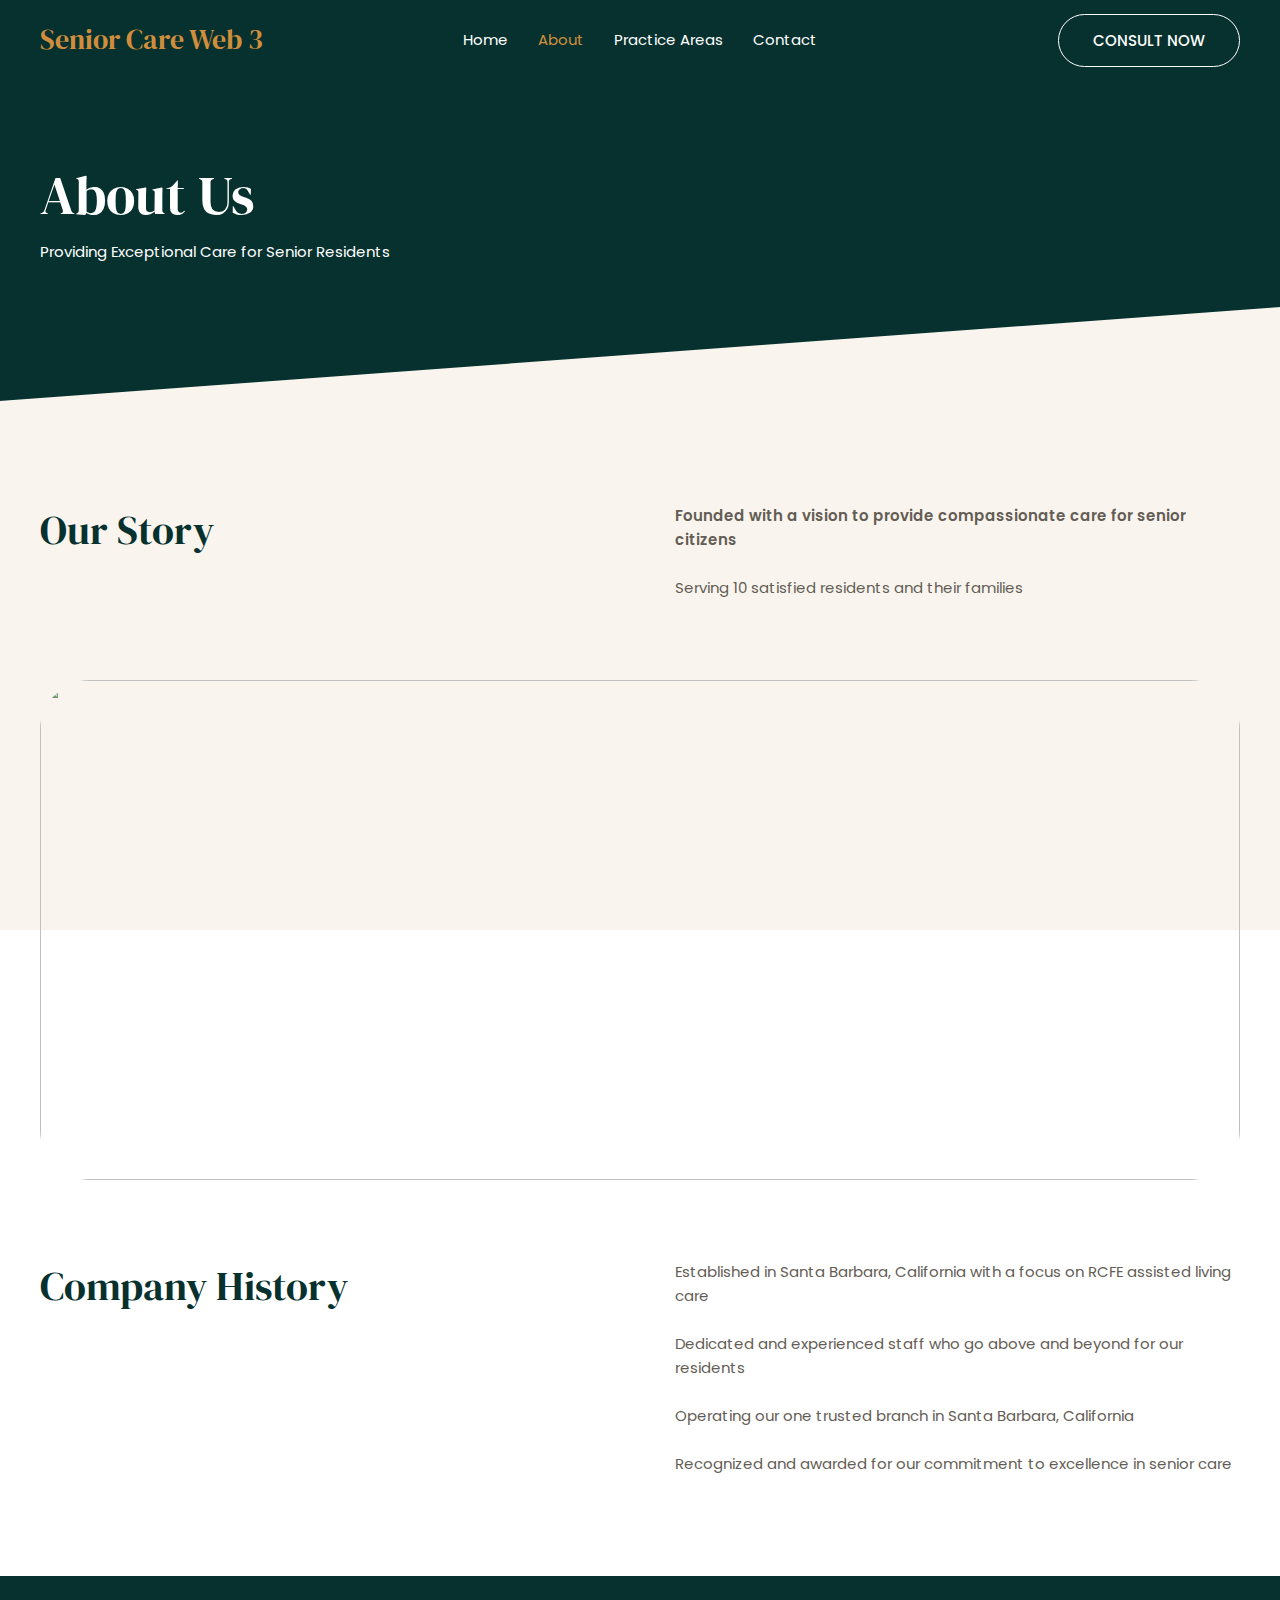
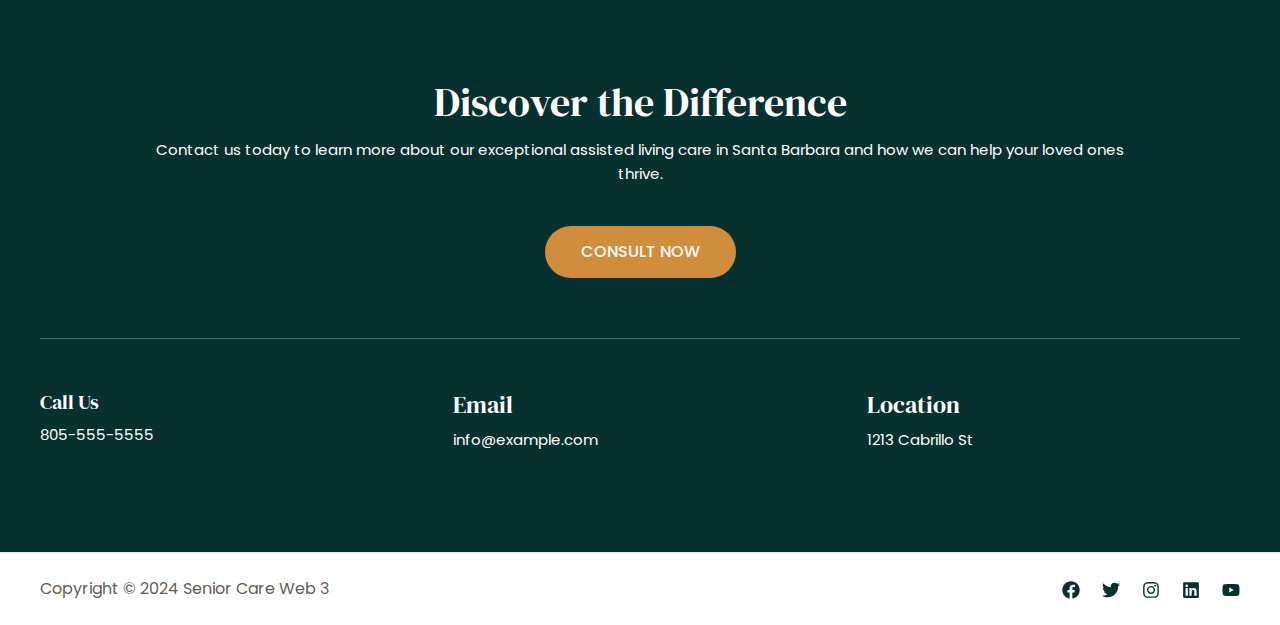
==== about/index.html @ 903f8914 "Updated/Added simply-static-1-1720146827" ====
<!DOCTYPE html>
<html lang="en-US">
<head>
<meta charset="UTF-8">
<meta name="viewport" content="width=device-width, initial-scale=1">
	 <link rel="profile" href="https://gmpg.org/xfn/11"> 
	 <title>About &#8211; Senior Care Web 3</title>
<meta name="robots" content="noindex, nofollow">
<link rel="dns-prefetch" href="//fonts.googleapis.com">
<link rel="alternate" type="application/rss+xml" title="Senior Care Web 3 &raquo; Feed" href="/feed/">
<link rel="alternate" type="application/rss+xml" title="Senior Care Web 3 &raquo; Comments Feed" href="/comments/feed/">
<script>
window._wpemojiSettings = {"baseUrl":"https:\/\/s.w.org\/images\/core\/emoji\/15.0.3\/72x72\/","ext":".png","svgUrl":"https:\/\/s.w.org\/images\/core\/emoji\/15.0.3\/svg\/","svgExt":".svg","source":{"concatemoji":"\/wp-includes\/js\/wp-emoji-release.min.js?ver=6.5.5"}};
/*! This file is auto-generated */
!function(i,n){var o,s,e;function c(e){try{var t={supportTests:e,timestamp:(new Date).valueOf()};sessionStorage.setItem(o,JSON.stringify(t))}catch(e){}}function p(e,t,n){e.clearRect(0,0,e.canvas.width,e.canvas.height),e.fillText(t,0,0);var t=new Uint32Array(e.getImageData(0,0,e.canvas.width,e.canvas.height).data),r=(e.clearRect(0,0,e.canvas.width,e.canvas.height),e.fillText(n,0,0),new Uint32Array(e.getImageData(0,0,e.canvas.width,e.canvas.height).data));return t.every(function(e,t){return e===r[t]})}function u(e,t,n){switch(t){case"flag":return n(e,"🏳️‍⚧️","🏳️​⚧️")?!1:!n(e,"🇺🇳","🇺​🇳")&&!n(e,"🏴󠁧󠁢󠁥󠁮󠁧󠁿","🏴​󠁧​󠁢​󠁥​󠁮​󠁧​󠁿");case"emoji":return!n(e,"🐦‍⬛","🐦​⬛")}return!1}function f(e,t,n){var r="undefined"!=typeof WorkerGlobalScope&&self instanceof WorkerGlobalScope?new OffscreenCanvas(300,150):i.createElement("canvas"),a=r.getContext("2d",{willReadFrequently:!0}),o=(a.textBaseline="top",a.font="600 32px Arial",{});return e.forEach(function(e){o[e]=t(a,e,n)}),o}function t(e){var t=i.createElement("script");t.src=e,t.defer=!0,i.head.appendChild(t)}"undefined"!=typeof Promise&&(o="wpEmojiSettingsSupports",s=["flag","emoji"],n.supports={everything:!0,everythingExceptFlag:!0},e=new Promise(function(e){i.addEventListener("DOMContentLoaded",e,{once:!0})}),new Promise(function(t){var n=function(){try{var e=JSON.parse(sessionStorage.getItem(o));if("object"==typeof e&&"number"==typeof e.timestamp&&(new Date).valueOf()<e.timestamp+604800&&"object"==typeof e.supportTests)return e.supportTests}catch(e){}return null}();if(!n){if("undefined"!=typeof Worker&&"undefined"!=typeof OffscreenCanvas&&"undefined"!=typeof URL&&URL.createObjectURL&&"undefined"!=typeof Blob)try{var e="postMessage("+f.toString()+"("+[JSON.stringify(s),u.toString(),p.toString()].join(",")+"));",r=new Blob([e],{type:"text/javascript"}),a=new Worker(URL.createObjectURL(r),{name:"wpTestEmojiSupports"});return void(a.onmessage=function(e){c(n=e.data),a.terminate(),t(n)})}catch(e){}c(n=f(s,u,p))}t(n)}).then(function(e){for(var t in e)n.supports[t]=e[t],n.supports.everything=n.supports.everything&&n.supports[t],"flag"!==t&&(n.supports.everythingExceptFlag=n.supports.everythingExceptFlag&&n.supports[t]);n.supports.everythingExceptFlag=n.supports.everythingExceptFlag&&!n.supports.flag,n.DOMReady=!1,n.readyCallback=function(){n.DOMReady=!0}}).then(function(){return e}).then(function(){var e;n.supports.everything||(n.readyCallback(),(e=n.source||{}).concatemoji?t(e.concatemoji):e.wpemoji&&e.twemoji&&(t(e.twemoji),t(e.wpemoji)))}))}((window,document),window._wpemojiSettings);
</script>
<link rel="stylesheet" id="astra-theme-css-css" href="/wp-content/themes/astra/assets/css/minified/main.min.css?ver=4.7.2" media="all">
<style id="astra-theme-css-inline-css">:root{--ast-post-nav-space:0;--ast-container-default-xlg-padding:3em;--ast-container-default-lg-padding:3em;--ast-container-default-slg-padding:2em;--ast-container-default-md-padding:3em;--ast-container-default-sm-padding:3em;--ast-container-default-xs-padding:2.4em;--ast-container-default-xxs-padding:1.8em;--ast-code-block-background:#ECEFF3;--ast-comment-inputs-background:#F9FAFB;--ast-normal-container-width:1200px;--ast-narrow-container-width:750px;--ast-blog-title-font-weight:normal;--ast-blog-meta-weight:inherit;}html{font-size:93.75%;}a{color:var(--ast-global-color-0);}a:hover,a:focus{color:var(--ast-global-color-0);}body,button,input,select,textarea,.ast-button,.ast-custom-button{font-family:'Poppins',sans-serif;font-weight:400;font-size:15px;font-size:1rem;line-height:var(--ast-body-line-height,1.6em);}blockquote{color:var(--ast-global-color-3);}h1,.entry-content h1,h2,.entry-content h2,h3,.entry-content h3,h4,.entry-content h4,h5,.entry-content h5,h6,.entry-content h6,.site-title,.site-title a{font-family:'DM Serif Display',serif;font-weight:400;}.ast-site-identity .site-title a{color:var(--ast-global-color-0);}.site-title{font-size:28px;font-size:1.8666666666667rem;display:block;}.site-header .site-description{font-size:15px;font-size:1rem;display:none;}.entry-title{font-size:26px;font-size:1.7333333333333rem;}.archive .ast-article-post .ast-article-inner,.blog .ast-article-post .ast-article-inner,.archive .ast-article-post .ast-article-inner:hover,.blog .ast-article-post .ast-article-inner:hover{overflow:hidden;}h1,.entry-content h1{font-size:54px;font-size:3.6rem;font-weight:normal;font-family:'DM Serif Display',serif;line-height:1.3em;}h2,.entry-content h2{font-size:40px;font-size:2.6666666666667rem;font-weight:normal;font-family:'DM Serif Display',serif;line-height:1.3em;}h3,.entry-content h3{font-size:30px;font-size:2rem;font-weight:normal;font-family:'DM Serif Display',serif;line-height:1.3em;}h4,.entry-content h4{font-size:24px;font-size:1.6rem;line-height:1.3em;font-weight:normal;font-family:'DM Serif Display',serif;}h5,.entry-content h5{font-size:20px;font-size:1.3333333333333rem;line-height:1.3em;font-weight:normal;font-family:'DM Serif Display',serif;}h6,.entry-content h6{font-size:18px;font-size:1.2rem;line-height:1.25em;font-weight:400;font-family:'DM Serif Display',serif;}::selection{background-color:var(--ast-global-color-0);color:#000000;}body,h1,.entry-title a,.entry-content h1,h2,.entry-content h2,h3,.entry-content h3,h4,.entry-content h4,h5,.entry-content h5,h6,.entry-content h6{color:var(--ast-global-color-3);}.tagcloud a:hover,.tagcloud a:focus,.tagcloud a.current-item{color:#000000;border-color:var(--ast-global-color-0);background-color:var(--ast-global-color-0);}input:focus,input[type="text"]:focus,input[type="email"]:focus,input[type="url"]:focus,input[type="password"]:focus,input[type="reset"]:focus,input[type="search"]:focus,textarea:focus{border-color:var(--ast-global-color-0);}input[type="radio"]:checked,input[type=reset],input[type="checkbox"]:checked,input[type="checkbox"]:hover:checked,input[type="checkbox"]:focus:checked,input[type=range]::-webkit-slider-thumb{border-color:var(--ast-global-color-0);background-color:var(--ast-global-color-0);box-shadow:none;}.site-footer a:hover + .post-count,.site-footer a:focus + .post-count{background:var(--ast-global-color-0);border-color:var(--ast-global-color-0);}.single .nav-links .nav-previous,.single .nav-links .nav-next{color:var(--ast-global-color-0);}.entry-meta,.entry-meta *{line-height:1.45;color:var(--ast-global-color-0);}.entry-meta a:not(.ast-button):hover,.entry-meta a:not(.ast-button):hover *,.entry-meta a:not(.ast-button):focus,.entry-meta a:not(.ast-button):focus *,.page-links > .page-link,.page-links .page-link:hover,.post-navigation a:hover{color:var(--ast-global-color-0);}#cat option,.secondary .calendar_wrap thead a,.secondary .calendar_wrap thead a:visited{color:var(--ast-global-color-0);}.secondary .calendar_wrap #today,.ast-progress-val span{background:var(--ast-global-color-0);}.secondary a:hover + .post-count,.secondary a:focus + .post-count{background:var(--ast-global-color-0);border-color:var(--ast-global-color-0);}.calendar_wrap #today > a{color:#000000;}.page-links .page-link,.single .post-navigation a{color:var(--ast-global-color-0);}.ast-search-menu-icon .search-form button.search-submit{padding:0 4px;}.ast-search-menu-icon form.search-form{padding-right:0;}.ast-search-menu-icon.slide-search input.search-field{width:0;}.ast-header-search .ast-search-menu-icon.ast-dropdown-active .search-form,.ast-header-search .ast-search-menu-icon.ast-dropdown-active .search-field:focus{transition:all 0.2s;}.search-form input.search-field:focus{outline:none;}.ast-archive-title{color:var(--ast-global-color-2);}.widget-title,.widget .wp-block-heading{font-size:21px;font-size:1.4rem;color:var(--ast-global-color-2);}.ast-single-post .entry-content a,.ast-comment-content a:not(.ast-comment-edit-reply-wrap a){text-decoration:underline;}.ast-single-post .wp-block-button .wp-block-button__link,.ast-single-post .elementor-button-wrapper .elementor-button,.ast-single-post .entry-content .uagb-tab a,.ast-single-post .entry-content .uagb-ifb-cta a,.ast-single-post .entry-content .wp-block-uagb-buttons a,.ast-single-post .entry-content .uabb-module-content a,.ast-single-post .entry-content .uagb-post-grid a,.ast-single-post .entry-content .uagb-timeline a,.ast-single-post .entry-content .uagb-toc__wrap a,.ast-single-post .entry-content .uagb-taxomony-box a,.ast-single-post .entry-content .woocommerce a,.entry-content .wp-block-latest-posts > li > a,.ast-single-post .entry-content .wp-block-file__button,li.ast-post-filter-single,.ast-single-post .wp-block-buttons .wp-block-button.is-style-outline .wp-block-button__link,.ast-single-post .ast-comment-content .comment-reply-link,.ast-single-post .ast-comment-content .comment-edit-link{text-decoration:none;}.ast-search-menu-icon.slide-search a:focus-visible:focus-visible,.astra-search-icon:focus-visible,#close:focus-visible,a:focus-visible,.ast-menu-toggle:focus-visible,.site .skip-link:focus-visible,.wp-block-loginout input:focus-visible,.wp-block-search.wp-block-search__button-inside .wp-block-search__inside-wrapper,.ast-header-navigation-arrow:focus-visible,.woocommerce .wc-proceed-to-checkout > .checkout-button:focus-visible,.woocommerce .woocommerce-MyAccount-navigation ul li a:focus-visible,.ast-orders-table__row .ast-orders-table__cell:focus-visible,.woocommerce .woocommerce-order-details .order-again > .button:focus-visible,.woocommerce .woocommerce-message a.button.wc-forward:focus-visible,.woocommerce #minus_qty:focus-visible,.woocommerce #plus_qty:focus-visible,a#ast-apply-coupon:focus-visible,.woocommerce .woocommerce-info a:focus-visible,.woocommerce .astra-shop-summary-wrap a:focus-visible,.woocommerce a.wc-forward:focus-visible,#ast-apply-coupon:focus-visible,.woocommerce-js .woocommerce-mini-cart-item a.remove:focus-visible,#close:focus-visible,.button.search-submit:focus-visible,#search_submit:focus,.normal-search:focus-visible,.ast-header-account-wrap:focus-visible{outline-style:dotted;outline-color:inherit;outline-width:thin;}input:focus,input[type="text"]:focus,input[type="email"]:focus,input[type="url"]:focus,input[type="password"]:focus,input[type="reset"]:focus,input[type="search"]:focus,input[type="number"]:focus,textarea:focus,.wp-block-search__input:focus,[data-section="section-header-mobile-trigger"] .ast-button-wrap .ast-mobile-menu-trigger-minimal:focus,.ast-mobile-popup-drawer.active .menu-toggle-close:focus,.woocommerce-ordering select.orderby:focus,#ast-scroll-top:focus,#coupon_code:focus,.woocommerce-page #comment:focus,.woocommerce #reviews #respond input#submit:focus,.woocommerce a.add_to_cart_button:focus,.woocommerce .button.single_add_to_cart_button:focus,.woocommerce .woocommerce-cart-form button:focus,.woocommerce .woocommerce-cart-form__cart-item .quantity .qty:focus,.woocommerce .woocommerce-billing-fields .woocommerce-billing-fields__field-wrapper .woocommerce-input-wrapper > .input-text:focus,.woocommerce #order_comments:focus,.woocommerce #place_order:focus,.woocommerce .woocommerce-address-fields .woocommerce-address-fields__field-wrapper .woocommerce-input-wrapper > .input-text:focus,.woocommerce .woocommerce-MyAccount-content form button:focus,.woocommerce .woocommerce-MyAccount-content .woocommerce-EditAccountForm .woocommerce-form-row .woocommerce-Input.input-text:focus,.woocommerce .ast-woocommerce-container .woocommerce-pagination ul.page-numbers li a:focus,body #content .woocommerce form .form-row .select2-container--default .select2-selection--single:focus,#ast-coupon-code:focus,.woocommerce.woocommerce-js .quantity input[type=number]:focus,.woocommerce-js .woocommerce-mini-cart-item .quantity input[type=number]:focus,.woocommerce p#ast-coupon-trigger:focus{border-style:dotted;border-color:inherit;border-width:thin;}input{outline:none;}.ast-logo-title-inline .site-logo-img{padding-right:1em;}body .ast-oembed-container *{position:absolute;top:0;width:100%;height:100%;left:0;}body .wp-block-embed-pocket-casts .ast-oembed-container *{position:unset;}.ast-single-post-featured-section + article {margin-top: 2em;}.site-content .ast-single-post-featured-section img {width: 100%;overflow: hidden;object-fit: cover;}.site > .ast-single-related-posts-container {margin-top: 0;}@media (min-width: 922px) {.ast-desktop .ast-container--narrow {max-width: var(--ast-narrow-container-width);margin: 0 auto;}}@media (max-width:921.9px){#ast-desktop-header{display:none;}}@media (min-width:922px){#ast-mobile-header{display:none;}}.wp-block-buttons.aligncenter{justify-content:center;}@media (max-width:921px){.ast-theme-transparent-header #primary,.ast-theme-transparent-header #secondary{padding:0;}}@media (max-width:921px){.ast-plain-container.ast-no-sidebar #primary{padding:0;}}.ast-plain-container.ast-no-sidebar #primary{margin-top:0;margin-bottom:0;}.wp-block-button.is-style-outline .wp-block-button__link{border-color:var(--ast-global-color-0);border-top-width:0px;border-right-width:0px;border-bottom-width:0px;border-left-width:0px;}div.wp-block-button.is-style-outline > .wp-block-button__link:not(.has-text-color),div.wp-block-button.wp-block-button__link.is-style-outline:not(.has-text-color){color:var(--ast-global-color-0);}.wp-block-button.is-style-outline .wp-block-button__link:hover,.wp-block-buttons .wp-block-button.is-style-outline .wp-block-button__link:focus,.wp-block-buttons .wp-block-button.is-style-outline > .wp-block-button__link:not(.has-text-color):hover,.wp-block-buttons .wp-block-button.wp-block-button__link.is-style-outline:not(.has-text-color):hover{color:var(--ast-global-color-5);background-color:var(--ast-global-color-1);border-color:var(--ast-global-color-1);}.post-page-numbers.current .page-link,.ast-pagination .page-numbers.current{color:#000000;border-color:var(--ast-global-color-0);background-color:var(--ast-global-color-0);}.wp-block-button.is-style-outline .wp-block-button__link{border-top-width:0px;border-right-width:0px;border-bottom-width:0px;border-left-width:0px;}.wp-block-button.is-style-outline .wp-block-button__link.wp-element-button,.ast-outline-button{border-color:var(--ast-global-color-0);font-family:inherit;font-weight:500;font-size:16px;font-size:1.0666666666667rem;line-height:1em;text-transform:uppercase;border-top-left-radius:30px;border-top-right-radius:30px;border-bottom-right-radius:30px;border-bottom-left-radius:30px;}.wp-block-buttons .wp-block-button.is-style-outline > .wp-block-button__link:not(.has-text-color),.wp-block-buttons .wp-block-button.wp-block-button__link.is-style-outline:not(.has-text-color),.ast-outline-button{color:var(--ast-global-color-0);}.wp-block-button.is-style-outline .wp-block-button__link:hover,.wp-block-buttons .wp-block-button.is-style-outline .wp-block-button__link:focus,.wp-block-buttons .wp-block-button.is-style-outline > .wp-block-button__link:not(.has-text-color):hover,.wp-block-buttons .wp-block-button.wp-block-button__link.is-style-outline:not(.has-text-color):hover,.ast-outline-button:hover,.ast-outline-button:focus,.wp-block-uagb-buttons-child .uagb-buttons-repeater.ast-outline-button:hover,.wp-block-uagb-buttons-child .uagb-buttons-repeater.ast-outline-button:focus{color:var(--ast-global-color-5);background-color:var(--ast-global-color-1);border-color:var(--ast-global-color-1);}.wp-block-button .wp-block-button__link.wp-element-button.is-style-outline:not(.has-background),.wp-block-button.is-style-outline>.wp-block-button__link.wp-element-button:not(.has-background),.ast-outline-button{background-color:var(--ast-global-color-0);}.entry-content[ast-blocks-layout] > figure{margin-bottom:1em;}h1.widget-title{font-weight:normal;}h2.widget-title{font-weight:normal;}h3.widget-title{font-weight:normal;}#page{display:flex;flex-direction:column;min-height:100vh;}.ast-404-layout-1 h1.page-title{color:var(--ast-global-color-2);}.single .post-navigation a{line-height:1em;height:inherit;}.error-404 .page-sub-title{font-size:1.5rem;font-weight:inherit;}.search .site-content .content-area .search-form{margin-bottom:0;}#page .site-content{flex-grow:1;}.widget{margin-bottom:1.25em;}#secondary li{line-height:1.5em;}#secondary .wp-block-group h2{margin-bottom:0.7em;}#secondary h2{font-size:1.7rem;}.ast-separate-container .ast-article-post,.ast-separate-container .ast-article-single,.ast-separate-container .comment-respond{padding:3em;}.ast-separate-container .ast-article-single .ast-article-single{padding:0;}.ast-article-single .wp-block-post-template-is-layout-grid{padding-left:0;}.ast-separate-container .comments-title,.ast-narrow-container .comments-title{padding:1.5em 2em;}.ast-page-builder-template .comment-form-textarea,.ast-comment-formwrap .ast-grid-common-col{padding:0;}.ast-comment-formwrap{padding:0;display:inline-flex;column-gap:20px;width:100%;margin-left:0;margin-right:0;}.comments-area textarea#comment:focus,.comments-area textarea#comment:active,.comments-area .ast-comment-formwrap input[type="text"]:focus,.comments-area .ast-comment-formwrap input[type="text"]:active {box-shadow:none;outline:none;}.archive.ast-page-builder-template .entry-header{margin-top:2em;}.ast-page-builder-template .ast-comment-formwrap{width:100%;}.entry-title{margin-bottom:0.5em;}.ast-archive-description p{font-size:inherit;font-weight:inherit;line-height:inherit;}.ast-separate-container .ast-comment-list li.depth-1,.hentry{margin-bottom:2em;}@media (min-width:921px){.ast-left-sidebar.ast-page-builder-template #secondary,.archive.ast-right-sidebar.ast-page-builder-template .site-main{padding-left:20px;padding-right:20px;}}@media (max-width:544px){.ast-comment-formwrap.ast-row{column-gap:10px;display:inline-block;}#ast-commentform .ast-grid-common-col{position:relative;width:100%;}}@media (min-width:1201px){.ast-separate-container .ast-article-post,.ast-separate-container .ast-article-single,.ast-separate-container .ast-author-box,.ast-separate-container .ast-404-layout-1,.ast-separate-container .no-results{padding:3em;}}@media (max-width:921px){.ast-separate-container #primary,.ast-separate-container #secondary{padding:1.5em 0;}#primary,#secondary{padding:1.5em 0;margin:0;}.ast-left-sidebar #content > .ast-container{display:flex;flex-direction:column-reverse;width:100%;}}@media (min-width:922px){.ast-separate-container.ast-right-sidebar #primary,.ast-separate-container.ast-left-sidebar #primary{border:0;}.search-no-results.ast-separate-container #primary{margin-bottom:4em;}}.wp-block-button .wp-block-button__link{color:var(--ast-global-color-5);}.wp-block-button .wp-block-button__link:hover,.wp-block-button .wp-block-button__link:focus{color:var(--ast-global-color-5);background-color:var(--ast-global-color-1);border-color:var(--ast-global-color-1);}.wp-block-button .wp-block-button__link,.wp-block-search .wp-block-search__button,body .wp-block-file .wp-block-file__button{border-style:solid;border-top-width:0px;border-right-width:0px;border-left-width:0px;border-bottom-width:0px;border-color:var(--ast-global-color-0);background-color:var(--ast-global-color-0);color:var(--ast-global-color-5);font-family:inherit;font-weight:500;line-height:1em;text-transform:uppercase;font-size:16px;font-size:1.0666666666667rem;border-top-left-radius:30px;border-top-right-radius:30px;border-bottom-right-radius:30px;border-bottom-left-radius:30px;padding-top:18px;padding-right:36px;padding-bottom:18px;padding-left:36px;}.menu-toggle,button,.ast-button,.ast-custom-button,.button,input#submit,input[type="button"],input[type="submit"],input[type="reset"],form[CLASS*="wp-block-search__"].wp-block-search .wp-block-search__inside-wrapper .wp-block-search__button,body .wp-block-file .wp-block-file__button,.search .search-submit,.woocommerce-js a.button,.woocommerce button.button,.woocommerce .woocommerce-message a.button,.woocommerce #respond input#submit.alt,.woocommerce input.button.alt,.woocommerce input.button,.woocommerce input.button:disabled,.woocommerce input.button:disabled[disabled],.woocommerce input.button:disabled:hover,.woocommerce input.button:disabled[disabled]:hover,.woocommerce #respond input#submit,.woocommerce button.button.alt.disabled,.wc-block-grid__products .wc-block-grid__product .wp-block-button__link,.wc-block-grid__product-onsale,[CLASS*="wc-block"] button,.woocommerce-js .astra-cart-drawer .astra-cart-drawer-content .woocommerce-mini-cart__buttons .button:not(.checkout):not(.ast-continue-shopping),.woocommerce-js .astra-cart-drawer .astra-cart-drawer-content .woocommerce-mini-cart__buttons a.checkout,.woocommerce button.button.alt.disabled.wc-variation-selection-needed,[CLASS*="wc-block"] .wc-block-components-button{border-style:solid;border-top-width:0px;border-right-width:0px;border-left-width:0px;border-bottom-width:0px;color:var(--ast-global-color-5);border-color:var(--ast-global-color-0);background-color:var(--ast-global-color-0);padding-top:18px;padding-right:36px;padding-bottom:18px;padding-left:36px;font-family:inherit;font-weight:500;font-size:16px;font-size:1.0666666666667rem;line-height:1em;text-transform:uppercase;border-top-left-radius:30px;border-top-right-radius:30px;border-bottom-right-radius:30px;border-bottom-left-radius:30px;}button:focus,.menu-toggle:hover,button:hover,.ast-button:hover,.ast-custom-button:hover .button:hover,.ast-custom-button:hover ,input[type=reset]:hover,input[type=reset]:focus,input#submit:hover,input#submit:focus,input[type="button"]:hover,input[type="button"]:focus,input[type="submit"]:hover,input[type="submit"]:focus,form[CLASS*="wp-block-search__"].wp-block-search .wp-block-search__inside-wrapper .wp-block-search__button:hover,form[CLASS*="wp-block-search__"].wp-block-search .wp-block-search__inside-wrapper .wp-block-search__button:focus,body .wp-block-file .wp-block-file__button:hover,body .wp-block-file .wp-block-file__button:focus,.woocommerce-js a.button:hover,.woocommerce button.button:hover,.woocommerce .woocommerce-message a.button:hover,.woocommerce #respond input#submit:hover,.woocommerce #respond input#submit.alt:hover,.woocommerce input.button.alt:hover,.woocommerce input.button:hover,.woocommerce button.button.alt.disabled:hover,.wc-block-grid__products .wc-block-grid__product .wp-block-button__link:hover,[CLASS*="wc-block"] button:hover,.woocommerce-js .astra-cart-drawer .astra-cart-drawer-content .woocommerce-mini-cart__buttons .button:not(.checkout):not(.ast-continue-shopping):hover,.woocommerce-js .astra-cart-drawer .astra-cart-drawer-content .woocommerce-mini-cart__buttons a.checkout:hover,.woocommerce button.button.alt.disabled.wc-variation-selection-needed:hover,[CLASS*="wc-block"] .wc-block-components-button:hover,[CLASS*="wc-block"] .wc-block-components-button:focus{color:var(--ast-global-color-5);background-color:var(--ast-global-color-1);border-color:var(--ast-global-color-1);}form[CLASS*="wp-block-search__"].wp-block-search .wp-block-search__inside-wrapper .wp-block-search__button.has-icon{padding-top:calc(18px - 3px);padding-right:calc(36px - 3px);padding-bottom:calc(18px - 3px);padding-left:calc(36px - 3px);}@media (max-width:921px){.ast-mobile-header-stack .main-header-bar .ast-search-menu-icon{display:inline-block;}.ast-header-break-point.ast-header-custom-item-outside .ast-mobile-header-stack .main-header-bar .ast-search-icon{margin:0;}.ast-comment-avatar-wrap img{max-width:2.5em;}.ast-comment-meta{padding:0 1.8888em 1.3333em;}.ast-separate-container .ast-comment-list li.depth-1{padding:1.5em 2.14em;}.ast-separate-container .comment-respond{padding:2em 2.14em;}}@media (min-width:544px){.ast-container{max-width:100%;}}@media (max-width:544px){.ast-separate-container .ast-article-post,.ast-separate-container .ast-article-single,.ast-separate-container .comments-title,.ast-separate-container .ast-archive-description{padding:1.5em 1em;}.ast-separate-container #content .ast-container{padding-left:0.54em;padding-right:0.54em;}.ast-separate-container .ast-comment-list .bypostauthor{padding:.5em;}.ast-search-menu-icon.ast-dropdown-active .search-field{width:170px;}} #ast-mobile-header .ast-site-header-cart-li a{pointer-events:none;} #ast-desktop-header .ast-site-header-cart-li a{pointer-events:none;}.ast-separate-container{background-color:var(--ast-global-color-4);;background-image:none;;}@media (max-width:921px){.widget-title{font-size:21px;font-size:1.4rem;}body,button,input,select,textarea,.ast-button,.ast-custom-button{font-size:15px;font-size:1rem;}#secondary,#secondary button,#secondary input,#secondary select,#secondary textarea{font-size:15px;font-size:1rem;}.site-title{font-size:25px;font-size:1.6666666666667rem;display:block;}.site-header .site-description{display:none;}h1,.entry-content h1{font-size:32px;}h2,.entry-content h2{font-size:26px;}h3,.entry-content h3{font-size:22px;}h4,.entry-content h4{font-size:20px;font-size:1.3333333333333rem;}h5,.entry-content h5{font-size:18px;font-size:1.2rem;}}@media (max-width:544px){.widget-title{font-size:20px;font-size:1.4285714285714rem;}body,button,input,select,textarea,.ast-button,.ast-custom-button{font-size:14px;font-size:0.93333333333333rem;}#secondary,#secondary button,#secondary input,#secondary select,#secondary textarea{font-size:14px;font-size:0.93333333333333rem;}.site-title{font-size:22px;font-size:1.4666666666667rem;display:block;}.site-header .site-description{display:none;}h1,.entry-content h1{font-size:28px;}h2,.entry-content h2{font-size:24px;}h3,.entry-content h3{font-size:22px;}h4,.entry-content h4{font-size:20px;font-size:1.3333333333333rem;}h5,.entry-content h5{font-size:18px;font-size:1.2rem;}h6,.entry-content h6{font-size:16px;font-size:1.0666666666667rem;}header .custom-logo-link img,.ast-header-break-point .site-branding img,.ast-header-break-point .custom-logo-link img{max-width:100px;}.astra-logo-svg{width:100px;}.astra-logo-svg:not(.sticky-custom-logo .astra-logo-svg,.transparent-custom-logo .astra-logo-svg,.advanced-header-logo .astra-logo-svg){height:21px;}.ast-header-break-point .site-logo-img .custom-mobile-logo-link img{max-width:100px;}}@media (max-width:544px){html{font-size:93.75%;}}@media (min-width:922px){.ast-container{max-width:1240px;}}@media (min-width:922px){.site-content .ast-container{display:flex;}}@media (max-width:921px){.site-content .ast-container{flex-direction:column;}}@media (min-width:922px){.main-header-menu .sub-menu .menu-item.ast-left-align-sub-menu:hover > .sub-menu,.main-header-menu .sub-menu .menu-item.ast-left-align-sub-menu.focus > .sub-menu{margin-left:-0px;}}.ast-theme-transparent-header [CLASS*="ast-header-button-"] .ast-custom-button{color:var(--ast-global-color-5);background:rgba(0,0,0,0);}.ast-theme-transparent-header [CLASS*="ast-header-button-"] .ast-custom-button:hover{color:var(--ast-global-color-2);background:var(--ast-global-color-4);}.ast-theme-transparent-header [data-section="section-header-mobile-trigger"] .ast-button-wrap .ast-mobile-menu-trigger-outline{background:transparent;}.site .comments-area{padding-bottom:3em;}.wp-block-file {display: flex;align-items: center;flex-wrap: wrap;justify-content: space-between;}.wp-block-pullquote {border: none;}.wp-block-pullquote blockquote::before {content: "\201D";font-family: "Helvetica",sans-serif;display: flex;transform: rotate( 180deg );font-size: 6rem;font-style: normal;line-height: 1;font-weight: bold;align-items: center;justify-content: center;}.has-text-align-right > blockquote::before {justify-content: flex-start;}.has-text-align-left > blockquote::before {justify-content: flex-end;}figure.wp-block-pullquote.is-style-solid-color blockquote {max-width: 100%;text-align: inherit;}html body {--wp--custom--ast-default-block-top-padding: 3em;--wp--custom--ast-default-block-right-padding: 3em;--wp--custom--ast-default-block-bottom-padding: 3em;--wp--custom--ast-default-block-left-padding: 3em;--wp--custom--ast-container-width: 1200px;--wp--custom--ast-content-width-size: 1200px;--wp--custom--ast-wide-width-size: calc(1200px + var(--wp--custom--ast-default-block-left-padding) + var(--wp--custom--ast-default-block-right-padding));}.ast-narrow-container {--wp--custom--ast-content-width-size: 750px;--wp--custom--ast-wide-width-size: 750px;}@media(max-width: 921px) {html body {--wp--custom--ast-default-block-top-padding: 3em;--wp--custom--ast-default-block-right-padding: 2em;--wp--custom--ast-default-block-bottom-padding: 3em;--wp--custom--ast-default-block-left-padding: 2em;}}@media(max-width: 544px) {html body {--wp--custom--ast-default-block-top-padding: 3em;--wp--custom--ast-default-block-right-padding: 1.5em;--wp--custom--ast-default-block-bottom-padding: 3em;--wp--custom--ast-default-block-left-padding: 1.5em;}}.entry-content > .wp-block-group,.entry-content > .wp-block-cover,.entry-content > .wp-block-columns {padding-top: var(--wp--custom--ast-default-block-top-padding);padding-right: var(--wp--custom--ast-default-block-right-padding);padding-bottom: var(--wp--custom--ast-default-block-bottom-padding);padding-left: var(--wp--custom--ast-default-block-left-padding);}.ast-plain-container.ast-no-sidebar .entry-content > .alignfull,.ast-page-builder-template .ast-no-sidebar .entry-content > .alignfull {margin-left: calc( -50vw + 50%);margin-right: calc( -50vw + 50%);max-width: 100vw;width: 100vw;}.ast-plain-container.ast-no-sidebar .entry-content .alignfull .alignfull,.ast-page-builder-template.ast-no-sidebar .entry-content .alignfull .alignfull,.ast-plain-container.ast-no-sidebar .entry-content .alignfull .alignwide,.ast-page-builder-template.ast-no-sidebar .entry-content .alignfull .alignwide,.ast-plain-container.ast-no-sidebar .entry-content .alignwide .alignfull,.ast-page-builder-template.ast-no-sidebar .entry-content .alignwide .alignfull,.ast-plain-container.ast-no-sidebar .entry-content .alignwide .alignwide,.ast-page-builder-template.ast-no-sidebar .entry-content .alignwide .alignwide,.ast-plain-container.ast-no-sidebar .entry-content .wp-block-column .alignfull,.ast-page-builder-template.ast-no-sidebar .entry-content .wp-block-column .alignfull,.ast-plain-container.ast-no-sidebar .entry-content .wp-block-column .alignwide,.ast-page-builder-template.ast-no-sidebar .entry-content .wp-block-column .alignwide {margin-left: auto;margin-right: auto;width: 100%;}[ast-blocks-layout] .wp-block-separator:not(.is-style-dots) {height: 0;}[ast-blocks-layout] .wp-block-separator {margin: 20px auto;}[ast-blocks-layout] .wp-block-separator:not(.is-style-wide):not(.is-style-dots) {max-width: 100px;}[ast-blocks-layout] .wp-block-separator.has-background {padding: 0;}.entry-content[ast-blocks-layout] > * {max-width: var(--wp--custom--ast-content-width-size);margin-left: auto;margin-right: auto;}.entry-content[ast-blocks-layout] > .alignwide {max-width: var(--wp--custom--ast-wide-width-size);}.entry-content[ast-blocks-layout] .alignfull {max-width: none;}.entry-content .wp-block-columns {margin-bottom: 0;}blockquote {margin: 1.5em;border-color: rgba(0,0,0,0.05);}.wp-block-quote:not(.has-text-align-right):not(.has-text-align-center) {border-left: 5px solid rgba(0,0,0,0.05);}.has-text-align-right > blockquote,blockquote.has-text-align-right {border-right: 5px solid rgba(0,0,0,0.05);}.has-text-align-left > blockquote,blockquote.has-text-align-left {border-left: 5px solid rgba(0,0,0,0.05);}.wp-block-site-tagline,.wp-block-latest-posts .read-more {margin-top: 15px;}.wp-block-loginout p label {display: block;}.wp-block-loginout p:not(.login-remember):not(.login-submit) input {width: 100%;}.wp-block-loginout input:focus {border-color: transparent;}.wp-block-loginout input:focus {outline: thin dotted;}.entry-content .wp-block-media-text .wp-block-media-text__content {padding: 0 0 0 8%;}.entry-content .wp-block-media-text.has-media-on-the-right .wp-block-media-text__content {padding: 0 8% 0 0;}.entry-content .wp-block-media-text.has-background .wp-block-media-text__content {padding: 8%;}.entry-content .wp-block-cover:not([class*="background-color"]) .wp-block-cover__inner-container,.entry-content .wp-block-cover:not([class*="background-color"]) .wp-block-cover-image-text,.entry-content .wp-block-cover:not([class*="background-color"]) .wp-block-cover-text,.entry-content .wp-block-cover-image:not([class*="background-color"]) .wp-block-cover__inner-container,.entry-content .wp-block-cover-image:not([class*="background-color"]) .wp-block-cover-image-text,.entry-content .wp-block-cover-image:not([class*="background-color"]) .wp-block-cover-text {color: var(--ast-global-color-5);}.wp-block-loginout .login-remember input {width: 1.1rem;height: 1.1rem;margin: 0 5px 4px 0;vertical-align: middle;}.wp-block-latest-posts > li > *:first-child,.wp-block-latest-posts:not(.is-grid) > li:first-child {margin-top: 0;}.wp-block-search__inside-wrapper .wp-block-search__input {padding: 0 10px;color: var(--ast-global-color-3);background: var(--ast-global-color-5);border-color: var(--ast-border-color);}.wp-block-latest-posts .read-more {margin-bottom: 1.5em;}.wp-block-search__no-button .wp-block-search__inside-wrapper .wp-block-search__input {padding-top: 5px;padding-bottom: 5px;}.wp-block-latest-posts .wp-block-latest-posts__post-date,.wp-block-latest-posts .wp-block-latest-posts__post-author {font-size: 1rem;}.wp-block-latest-posts > li > *,.wp-block-latest-posts:not(.is-grid) > li {margin-top: 12px;margin-bottom: 12px;}.ast-page-builder-template .entry-content[ast-blocks-layout] > *,.ast-page-builder-template .entry-content[ast-blocks-layout] > .alignfull > * {max-width: none;}.ast-page-builder-template .entry-content[ast-blocks-layout] > .alignwide > * {max-width: var(--wp--custom--ast-wide-width-size);}.ast-page-builder-template .entry-content[ast-blocks-layout] > .inherit-container-width > *,.ast-page-builder-template .entry-content[ast-blocks-layout] > * > *,.entry-content[ast-blocks-layout] > .wp-block-cover .wp-block-cover__inner-container {max-width: var(--wp--custom--ast-content-width-size);margin-left: auto;margin-right: auto;}.entry-content[ast-blocks-layout] .wp-block-cover:not(.alignleft):not(.alignright) {width: auto;}@media(max-width: 1200px) {.ast-separate-container .entry-content > .alignfull,.ast-separate-container .entry-content[ast-blocks-layout] > .alignwide,.ast-plain-container .entry-content[ast-blocks-layout] > .alignwide,.ast-plain-container .entry-content .alignfull {margin-left: calc(-1 * min(var(--ast-container-default-xlg-padding),20px)) ;margin-right: calc(-1 * min(var(--ast-container-default-xlg-padding),20px));}}@media(min-width: 1201px) {.ast-separate-container .entry-content > .alignfull {margin-left: calc(-1 * var(--ast-container-default-xlg-padding) );margin-right: calc(-1 * var(--ast-container-default-xlg-padding) );}.ast-separate-container .entry-content[ast-blocks-layout] > .alignwide,.ast-plain-container .entry-content[ast-blocks-layout] > .alignwide {margin-left: calc(-1 * var(--wp--custom--ast-default-block-left-padding) );margin-right: calc(-1 * var(--wp--custom--ast-default-block-right-padding) );}}@media(min-width: 921px) {.ast-separate-container .entry-content .wp-block-group.alignwide:not(.inherit-container-width) > :where(:not(.alignleft):not(.alignright)),.ast-plain-container .entry-content .wp-block-group.alignwide:not(.inherit-container-width) > :where(:not(.alignleft):not(.alignright)) {max-width: calc( var(--wp--custom--ast-content-width-size) + 80px );}.ast-plain-container.ast-right-sidebar .entry-content[ast-blocks-layout] .alignfull,.ast-plain-container.ast-left-sidebar .entry-content[ast-blocks-layout] .alignfull {margin-left: -60px;margin-right: -60px;}}@media(min-width: 544px) {.entry-content > .alignleft {margin-right: 20px;}.entry-content > .alignright {margin-left: 20px;}}@media (max-width:544px){.wp-block-columns .wp-block-column:not(:last-child){margin-bottom:20px;}.wp-block-latest-posts{margin:0;}}@media( max-width: 600px ) {.entry-content .wp-block-media-text .wp-block-media-text__content,.entry-content .wp-block-media-text.has-media-on-the-right .wp-block-media-text__content {padding: 8% 0 0;}.entry-content .wp-block-media-text.has-background .wp-block-media-text__content {padding: 8%;}}.ast-page-builder-template .entry-header {padding-left: 0;}.ast-narrow-container .site-content .wp-block-uagb-image--align-full .wp-block-uagb-image__figure {max-width: 100%;margin-left: auto;margin-right: auto;}.entry-content ul,.entry-content ol {padding: revert;margin: revert;}:root .has-ast-global-color-0-color{color:var(--ast-global-color-0);}:root .has-ast-global-color-0-background-color{background-color:var(--ast-global-color-0);}:root .wp-block-button .has-ast-global-color-0-color{color:var(--ast-global-color-0);}:root .wp-block-button .has-ast-global-color-0-background-color{background-color:var(--ast-global-color-0);}:root .has-ast-global-color-1-color{color:var(--ast-global-color-1);}:root .has-ast-global-color-1-background-color{background-color:var(--ast-global-color-1);}:root .wp-block-button .has-ast-global-color-1-color{color:var(--ast-global-color-1);}:root .wp-block-button .has-ast-global-color-1-background-color{background-color:var(--ast-global-color-1);}:root .has-ast-global-color-2-color{color:var(--ast-global-color-2);}:root .has-ast-global-color-2-background-color{background-color:var(--ast-global-color-2);}:root .wp-block-button .has-ast-global-color-2-color{color:var(--ast-global-color-2);}:root .wp-block-button .has-ast-global-color-2-background-color{background-color:var(--ast-global-color-2);}:root .has-ast-global-color-3-color{color:var(--ast-global-color-3);}:root .has-ast-global-color-3-background-color{background-color:var(--ast-global-color-3);}:root .wp-block-button .has-ast-global-color-3-color{color:var(--ast-global-color-3);}:root .wp-block-button .has-ast-global-color-3-background-color{background-color:var(--ast-global-color-3);}:root .has-ast-global-color-4-color{color:var(--ast-global-color-4);}:root .has-ast-global-color-4-background-color{background-color:var(--ast-global-color-4);}:root .wp-block-button .has-ast-global-color-4-color{color:var(--ast-global-color-4);}:root .wp-block-button .has-ast-global-color-4-background-color{background-color:var(--ast-global-color-4);}:root .has-ast-global-color-5-color{color:var(--ast-global-color-5);}:root .has-ast-global-color-5-background-color{background-color:var(--ast-global-color-5);}:root .wp-block-button .has-ast-global-color-5-color{color:var(--ast-global-color-5);}:root .wp-block-button .has-ast-global-color-5-background-color{background-color:var(--ast-global-color-5);}:root .has-ast-global-color-6-color{color:var(--ast-global-color-6);}:root .has-ast-global-color-6-background-color{background-color:var(--ast-global-color-6);}:root .wp-block-button .has-ast-global-color-6-color{color:var(--ast-global-color-6);}:root .wp-block-button .has-ast-global-color-6-background-color{background-color:var(--ast-global-color-6);}:root .has-ast-global-color-7-color{color:var(--ast-global-color-7);}:root .has-ast-global-color-7-background-color{background-color:var(--ast-global-color-7);}:root .wp-block-button .has-ast-global-color-7-color{color:var(--ast-global-color-7);}:root .wp-block-button .has-ast-global-color-7-background-color{background-color:var(--ast-global-color-7);}:root .has-ast-global-color-8-color{color:var(--ast-global-color-8);}:root .has-ast-global-color-8-background-color{background-color:var(--ast-global-color-8);}:root .wp-block-button .has-ast-global-color-8-color{color:var(--ast-global-color-8);}:root .wp-block-button .has-ast-global-color-8-background-color{background-color:var(--ast-global-color-8);}:root{--ast-global-color-0:#d08e3d;--ast-global-color-1:#d8831c;--ast-global-color-2:#07312e;--ast-global-color-3:#645d55;--ast-global-color-4:#f9f5ee;--ast-global-color-5:#ffffff;--ast-global-color-6:#dfd9cf;--ast-global-color-7:#07312e;--ast-global-color-8:#162527;}:root {--ast-border-color : var(--ast-global-color-6);}.ast-single-entry-banner {-js-display: flex;display: flex;flex-direction: column;justify-content: center;text-align: center;position: relative;background: #eeeeee;}.ast-single-entry-banner[data-banner-layout="layout-1"] {max-width: 1200px;background: inherit;padding: 20px 0;}.ast-single-entry-banner[data-banner-width-type="custom"] {margin: 0 auto;width: 100%;}.ast-single-entry-banner + .site-content .entry-header {margin-bottom: 0;}.site .ast-author-avatar {--ast-author-avatar-size: ;}a.ast-underline-text {text-decoration: underline;}.ast-container > .ast-terms-link {position: relative;display: block;}a.ast-button.ast-badge-tax {padding: 4px 8px;border-radius: 3px;font-size: inherit;}header.entry-header .entry-title{font-weight:600;font-size:32px;font-size:2.1333333333333rem;}header.entry-header > *:not(:last-child){margin-bottom:10px;}.ast-archive-entry-banner {-js-display: flex;display: flex;flex-direction: column;justify-content: center;text-align: center;position: relative;background: #eeeeee;}.ast-archive-entry-banner[data-banner-width-type="custom"] {margin: 0 auto;width: 100%;}.ast-archive-entry-banner[data-banner-layout="layout-1"] {background: inherit;padding: 20px 0;text-align: left;}body.archive .ast-archive-description{max-width:1200px;width:100%;text-align:left;padding-top:3em;padding-right:3em;padding-bottom:3em;padding-left:3em;}body.archive .ast-archive-description .ast-archive-title,body.archive .ast-archive-description .ast-archive-title *{font-weight:600;font-size:32px;font-size:2.1333333333333rem;}body.archive .ast-archive-description > *:not(:last-child){margin-bottom:10px;}@media (max-width:921px){body.archive .ast-archive-description{text-align:left;}}@media (max-width:544px){body.archive .ast-archive-description{text-align:left;}}.ast-theme-transparent-header #masthead .site-logo-img .transparent-custom-logo .astra-logo-svg{width:150px;}.ast-theme-transparent-header #masthead .site-logo-img .transparent-custom-logo img{ max-width:150px;}@media (max-width:921px){.ast-theme-transparent-header #masthead .site-logo-img .transparent-custom-logo .astra-logo-svg{width:120px;}.ast-theme-transparent-header #masthead .site-logo-img .transparent-custom-logo img{ max-width:120px;}}@media (max-width:543px){.ast-theme-transparent-header #masthead .site-logo-img .transparent-custom-logo .astra-logo-svg{width:100px;}.ast-theme-transparent-header #masthead .site-logo-img .transparent-custom-logo img{ max-width:100px;}}@media (min-width:921px){.ast-theme-transparent-header #masthead{position:absolute;left:0;right:0;}.ast-theme-transparent-header .main-header-bar,.ast-theme-transparent-header.ast-header-break-point .main-header-bar{background:none;}body.elementor-editor-active.ast-theme-transparent-header #masthead,.fl-builder-edit .ast-theme-transparent-header #masthead,body.vc_editor.ast-theme-transparent-header #masthead,body.brz-ed.ast-theme-transparent-header #masthead{z-index:0;}.ast-header-break-point.ast-replace-site-logo-transparent.ast-theme-transparent-header .custom-mobile-logo-link{display:none;}.ast-header-break-point.ast-replace-site-logo-transparent.ast-theme-transparent-header .transparent-custom-logo{display:inline-block;}.ast-theme-transparent-header .ast-above-header,.ast-theme-transparent-header .ast-above-header.ast-above-header-bar{background-image:none;background-color:transparent;}.ast-theme-transparent-header .ast-below-header,.ast-theme-transparent-header .ast-below-header.ast-below-header-bar{background-image:none;background-color:transparent;}}.ast-theme-transparent-header .ast-builder-menu .main-header-menu,.ast-theme-transparent-header .ast-builder-menu .main-header-menu .menu-link,.ast-theme-transparent-header [CLASS*="ast-builder-menu-"] .main-header-menu .menu-item > .menu-link,.ast-theme-transparent-header .ast-masthead-custom-menu-items,.ast-theme-transparent-header .ast-masthead-custom-menu-items a,.ast-theme-transparent-header .ast-builder-menu .main-header-menu .menu-item > .ast-menu-toggle,.ast-theme-transparent-header .ast-builder-menu .main-header-menu .menu-item > .ast-menu-toggle,.ast-theme-transparent-header .ast-above-header-navigation a,.ast-header-break-point.ast-theme-transparent-header .ast-above-header-navigation a,.ast-header-break-point.ast-theme-transparent-header .ast-above-header-navigation > ul.ast-above-header-menu > .menu-item-has-children:not(.current-menu-item) > .ast-menu-toggle,.ast-theme-transparent-header .ast-below-header-menu,.ast-theme-transparent-header .ast-below-header-menu a,.ast-header-break-point.ast-theme-transparent-header .ast-below-header-menu a,.ast-header-break-point.ast-theme-transparent-header .ast-below-header-menu,.ast-theme-transparent-header .main-header-menu .menu-link{color:var(--ast-global-color-5);}.ast-theme-transparent-header .ast-builder-menu .main-header-menu .menu-item:hover > .menu-link,.ast-theme-transparent-header .ast-builder-menu .main-header-menu .menu-item:hover > .ast-menu-toggle,.ast-theme-transparent-header .ast-builder-menu .main-header-menu .ast-masthead-custom-menu-items a:hover,.ast-theme-transparent-header .ast-builder-menu .main-header-menu .focus > .menu-link,.ast-theme-transparent-header .ast-builder-menu .main-header-menu .focus > .ast-menu-toggle,.ast-theme-transparent-header .ast-builder-menu .main-header-menu .current-menu-item > .menu-link,.ast-theme-transparent-header .ast-builder-menu .main-header-menu .current-menu-ancestor > .menu-link,.ast-theme-transparent-header .ast-builder-menu .main-header-menu .current-menu-item > .ast-menu-toggle,.ast-theme-transparent-header .ast-builder-menu .main-header-menu .current-menu-ancestor > .ast-menu-toggle,.ast-theme-transparent-header [CLASS*="ast-builder-menu-"] .main-header-menu .current-menu-item > .menu-link,.ast-theme-transparent-header [CLASS*="ast-builder-menu-"] .main-header-menu .current-menu-ancestor > .menu-link,.ast-theme-transparent-header [CLASS*="ast-builder-menu-"] .main-header-menu .current-menu-item > .ast-menu-toggle,.ast-theme-transparent-header [CLASS*="ast-builder-menu-"] .main-header-menu .current-menu-ancestor > .ast-menu-toggle,.ast-theme-transparent-header .main-header-menu .menu-item:hover > .menu-link,.ast-theme-transparent-header .main-header-menu .current-menu-item > .menu-link,.ast-theme-transparent-header .main-header-menu .current-menu-ancestor > .menu-link{color:var(--ast-global-color-0);}.ast-theme-transparent-header .ast-builder-menu .main-header-menu .menu-item .sub-menu .menu-link,.ast-theme-transparent-header .main-header-menu .menu-item .sub-menu .menu-link{background-color:transparent;}@media (max-width:921px){.ast-theme-transparent-header #masthead{position:absolute;left:0;right:0;}.ast-theme-transparent-header .main-header-bar,.ast-theme-transparent-header.ast-header-break-point .main-header-bar{background:none;}body.elementor-editor-active.ast-theme-transparent-header #masthead,.fl-builder-edit .ast-theme-transparent-header #masthead,body.vc_editor.ast-theme-transparent-header #masthead,body.brz-ed.ast-theme-transparent-header #masthead{z-index:0;}.ast-header-break-point.ast-replace-site-logo-transparent.ast-theme-transparent-header .custom-mobile-logo-link{display:none;}.ast-header-break-point.ast-replace-site-logo-transparent.ast-theme-transparent-header .transparent-custom-logo{display:inline-block;}.ast-theme-transparent-header .ast-above-header,.ast-theme-transparent-header .ast-above-header.ast-above-header-bar{background-image:none;background-color:transparent;}.ast-theme-transparent-header .ast-below-header,.ast-theme-transparent-header .ast-below-header.ast-below-header-bar{background-image:none;background-color:transparent;}}.ast-theme-transparent-header #ast-desktop-header > .ast-main-header-wrap > .main-header-bar,.ast-theme-transparent-header.ast-header-break-point #ast-mobile-header > .ast-main-header-wrap > .main-header-bar{border-bottom-width:0px;border-bottom-style:solid;border-bottom-color:var(--ast-global-color-3);}.ast-breadcrumbs .trail-browse,.ast-breadcrumbs .trail-items,.ast-breadcrumbs .trail-items li{display:inline-block;margin:0;padding:0;border:none;background:inherit;text-indent:0;text-decoration:none;}.ast-breadcrumbs .trail-browse{font-size:inherit;font-style:inherit;font-weight:inherit;color:inherit;}.ast-breadcrumbs .trail-items{list-style:none;}.trail-items li::after{padding:0 0.3em;content:"\00bb";}.trail-items li:last-of-type::after{display:none;}h1,.entry-content h1,h2,.entry-content h2,h3,.entry-content h3,h4,.entry-content h4,h5,.entry-content h5,h6,.entry-content h6{color:var(--ast-global-color-2);}.entry-title a{color:var(--ast-global-color-2);}@media (max-width:921px){.ast-builder-grid-row-container.ast-builder-grid-row-tablet-3-firstrow .ast-builder-grid-row > *:first-child,.ast-builder-grid-row-container.ast-builder-grid-row-tablet-3-lastrow .ast-builder-grid-row > *:last-child{grid-column:1 / -1;}}@media (max-width:544px){.ast-builder-grid-row-container.ast-builder-grid-row-mobile-3-firstrow .ast-builder-grid-row > *:first-child,.ast-builder-grid-row-container.ast-builder-grid-row-mobile-3-lastrow .ast-builder-grid-row > *:last-child{grid-column:1 / -1;}}.ast-builder-layout-element[data-section="title_tagline"]{display:flex;}@media (max-width:921px){.ast-header-break-point .ast-builder-layout-element[data-section="title_tagline"]{display:flex;}}@media (max-width:544px){.ast-header-break-point .ast-builder-layout-element[data-section="title_tagline"]{display:flex;}}[data-section*="section-hb-button-"] .menu-link{display:none;}.ast-header-button-1[data-section*="section-hb-button-"] .ast-builder-button-wrap .ast-custom-button{font-family:'Poppins',sans-serif;font-weight:500;font-size:15px;font-size:1rem;text-transform:uppercase;}.ast-header-button-1 .ast-custom-button{color:var(--ast-global-color-2);background:var(--ast-global-color-4);border-color:var(--ast-global-color-5);border-top-width:1px;border-bottom-width:1px;border-left-width:1px;border-right-width:1px;}.ast-header-button-1 .ast-custom-button:hover{color:var(--ast-global-color-4);background:var(--ast-global-color-2);border-color:var(--ast-global-color-4);}.ast-header-button-1[data-section*="section-hb-button-"] .ast-builder-button-wrap .ast-custom-button{padding-top:18px;padding-bottom:18px;padding-left:34px;padding-right:34px;}.ast-header-button-1[data-section="section-hb-button-1"]{display:flex;}@media (max-width:921px){.ast-header-break-point .ast-header-button-1[data-section="section-hb-button-1"]{display:flex;}}@media (max-width:544px){.ast-header-break-point .ast-header-button-1[data-section="section-hb-button-1"]{display:flex;}}.ast-builder-menu-1{font-family:inherit;font-weight:inherit;}.ast-builder-menu-1 .menu-item > .menu-link{color:var(--ast-global-color-2);}.ast-builder-menu-1 .menu-item > .ast-menu-toggle{color:var(--ast-global-color-2);}.ast-builder-menu-1 .menu-item:hover > .menu-link,.ast-builder-menu-1 .inline-on-mobile .menu-item:hover > .ast-menu-toggle{color:var(--ast-global-color-0);}.ast-builder-menu-1 .menu-item:hover > .ast-menu-toggle{color:var(--ast-global-color-0);}.ast-builder-menu-1 .menu-item.current-menu-item > .menu-link,.ast-builder-menu-1 .inline-on-mobile .menu-item.current-menu-item > .ast-menu-toggle,.ast-builder-menu-1 .current-menu-ancestor > .menu-link{color:var(--ast-global-color-0);}.ast-builder-menu-1 .menu-item.current-menu-item > .ast-menu-toggle{color:var(--ast-global-color-0);}.ast-builder-menu-1 .sub-menu,.ast-builder-menu-1 .inline-on-mobile .sub-menu{border-top-width:2px;border-bottom-width:0px;border-right-width:0px;border-left-width:0px;border-color:var(--ast-global-color-0);border-style:solid;width:1920px;}.ast-builder-menu-1 .main-header-menu > .menu-item > .sub-menu,.ast-builder-menu-1 .main-header-menu > .menu-item > .astra-full-megamenu-wrapper{margin-top:0px;}.ast-desktop .ast-builder-menu-1 .main-header-menu > .menu-item > .sub-menu:before,.ast-desktop .ast-builder-menu-1 .main-header-menu > .menu-item > .astra-full-megamenu-wrapper:before{height:calc( 0px + 5px );}.ast-desktop .ast-builder-menu-1 .menu-item .sub-menu .menu-link{border-style:none;}@media (max-width:921px){.ast-header-break-point .ast-builder-menu-1 .menu-item.menu-item-has-children > .ast-menu-toggle{top:0;}.ast-builder-menu-1 .inline-on-mobile .menu-item.menu-item-has-children > .ast-menu-toggle{right:-15px;}.ast-builder-menu-1 .menu-item-has-children > .menu-link:after{content:unset;}.ast-builder-menu-1 .main-header-menu > .menu-item > .sub-menu,.ast-builder-menu-1 .main-header-menu > .menu-item > .astra-full-megamenu-wrapper{margin-top:0;}}@media (max-width:544px){.ast-header-break-point .ast-builder-menu-1 .menu-item.menu-item-has-children > .ast-menu-toggle{top:0;}.ast-builder-menu-1 .main-header-menu > .menu-item > .sub-menu,.ast-builder-menu-1 .main-header-menu > .menu-item > .astra-full-megamenu-wrapper{margin-top:0;}}.ast-builder-menu-1{display:flex;}@media (max-width:921px){.ast-header-break-point .ast-builder-menu-1{display:flex;}}@media (max-width:544px){.ast-header-break-point .ast-builder-menu-1{display:flex;}}.ast-footer-copyright{text-align:left;}.ast-footer-copyright {color:var(--ast-global-color-3);}@media (max-width:921px){.ast-footer-copyright{text-align:left;}}@media (max-width:544px){.ast-footer-copyright{text-align:center;}}.ast-footer-copyright {font-size:16px;font-size:1.0666666666667rem;}.ast-footer-copyright.ast-builder-layout-element{display:flex;}@media (max-width:921px){.ast-header-break-point .ast-footer-copyright.ast-builder-layout-element{display:flex;}}@media (max-width:544px){.ast-header-break-point .ast-footer-copyright.ast-builder-layout-element{display:flex;}}.ast-social-stack-desktop .ast-builder-social-element,.ast-social-stack-tablet .ast-builder-social-element,.ast-social-stack-mobile .ast-builder-social-element {margin-top: 6px;margin-bottom: 6px;}.social-show-label-true .ast-builder-social-element {width: auto;padding: 0 0.4em;}[data-section^="section-fb-social-icons-"] .footer-social-inner-wrap {text-align: center;}.ast-footer-social-wrap {width: 100%;}.ast-footer-social-wrap .ast-builder-social-element:first-child {margin-left: 0;}.ast-footer-social-wrap .ast-builder-social-element:last-child {margin-right: 0;}.ast-header-social-wrap .ast-builder-social-element:first-child {margin-left: 0;}.ast-header-social-wrap .ast-builder-social-element:last-child {margin-right: 0;}.ast-builder-social-element {line-height: 1;color: #3a3a3a;background: transparent;vertical-align: middle;transition: all 0.01s;margin-left: 6px;margin-right: 6px;justify-content: center;align-items: center;}.ast-builder-social-element {line-height: 1;color: #3a3a3a;background: transparent;vertical-align: middle;transition: all 0.01s;margin-left: 6px;margin-right: 6px;justify-content: center;align-items: center;}.ast-builder-social-element .social-item-label {padding-left: 6px;}.ast-footer-social-1-wrap .ast-builder-social-element,.ast-footer-social-1-wrap .social-show-label-true .ast-builder-social-element{margin-left:11px;margin-right:11px;}.ast-footer-social-1-wrap .ast-builder-social-element svg{width:18px;height:18px;}.ast-footer-social-1-wrap{margin-top:0px;margin-bottom:0px;margin-left:0px;margin-right:0px;}.ast-footer-social-1-wrap .ast-social-color-type-custom svg{fill:var(--ast-global-color-2);}.ast-footer-social-1-wrap .ast-social-color-type-custom .ast-builder-social-element:hover{color:var(--ast-global-color-0);}.ast-footer-social-1-wrap .ast-social-color-type-custom .ast-builder-social-element:hover svg{fill:var(--ast-global-color-0);}.ast-footer-social-1-wrap .ast-social-color-type-custom .social-item-label{color:var(--ast-global-color-2);}.ast-footer-social-1-wrap .ast-builder-social-element:hover .social-item-label{color:var(--ast-global-color-0);}[data-section="section-fb-social-icons-1"] .footer-social-inner-wrap{text-align:right;}@media (max-width:921px){.ast-footer-social-1-wrap{margin-top:0px;margin-bottom:0px;margin-left:0px;margin-right:0px;}[data-section="section-fb-social-icons-1"] .footer-social-inner-wrap{text-align:right;}}@media (max-width:544px){.ast-footer-social-1-wrap{margin-top:5px;}[data-section="section-fb-social-icons-1"] .footer-social-inner-wrap{text-align:center;}}.ast-builder-layout-element[data-section="section-fb-social-icons-1"]{display:flex;}@media (max-width:921px){.ast-header-break-point .ast-builder-layout-element[data-section="section-fb-social-icons-1"]{display:flex;}}@media (max-width:544px){.ast-header-break-point .ast-builder-layout-element[data-section="section-fb-social-icons-1"]{display:flex;}}.site-primary-footer-wrap{padding-top:45px;padding-bottom:45px;}.site-primary-footer-wrap[data-section="section-primary-footer-builder"]{background-color:var(--ast-global-color-5);;background-image:none;;border-style:solid;border-width:0px;border-top-width:1px;border-top-color:#e6e6e6;}.site-primary-footer-wrap[data-section="section-primary-footer-builder"] .ast-builder-grid-row{grid-column-gap:0px;max-width:1200px;margin-left:auto;margin-right:auto;}.site-primary-footer-wrap[data-section="section-primary-footer-builder"] .ast-builder-grid-row,.site-primary-footer-wrap[data-section="section-primary-footer-builder"] .site-footer-section{align-items:flex-start;}.site-primary-footer-wrap[data-section="section-primary-footer-builder"].ast-footer-row-inline .site-footer-section{display:flex;margin-bottom:0;}.ast-builder-grid-row-2-equal .ast-builder-grid-row{grid-template-columns:repeat( 2,1fr );}@media (max-width:921px){.site-primary-footer-wrap[data-section="section-primary-footer-builder"].ast-footer-row-tablet-inline .site-footer-section{display:flex;margin-bottom:0;}.site-primary-footer-wrap[data-section="section-primary-footer-builder"].ast-footer-row-tablet-stack .site-footer-section{display:block;margin-bottom:10px;}.ast-builder-grid-row-container.ast-builder-grid-row-tablet-2-equal .ast-builder-grid-row{grid-template-columns:repeat( 2,1fr );}}@media (max-width:544px){.site-primary-footer-wrap[data-section="section-primary-footer-builder"].ast-footer-row-mobile-inline .site-footer-section{display:flex;margin-bottom:0;}.site-primary-footer-wrap[data-section="section-primary-footer-builder"].ast-footer-row-mobile-stack .site-footer-section{display:block;margin-bottom:10px;}.ast-builder-grid-row-container.ast-builder-grid-row-mobile-full .ast-builder-grid-row{grid-template-columns:1fr;}}.site-primary-footer-wrap[data-section="section-primary-footer-builder"]{padding-top:24px;padding-bottom:24px;padding-left:40px;padding-right:40px;}@media (max-width:921px){.site-primary-footer-wrap[data-section="section-primary-footer-builder"]{padding-left:32px;padding-right:32px;}}.site-primary-footer-wrap[data-section="section-primary-footer-builder"]{display:grid;}@media (max-width:921px){.ast-header-break-point .site-primary-footer-wrap[data-section="section-primary-footer-builder"]{display:grid;}}@media (max-width:544px){.ast-header-break-point .site-primary-footer-wrap[data-section="section-primary-footer-builder"]{display:grid;}}.footer-widget-area.widget-area.site-footer-focus-item{width:auto;}.ast-header-break-point .main-header-bar{border-bottom-width:1px;}@media (min-width:922px){.main-header-bar{border-bottom-width:1px;}}.main-header-menu .menu-item, #astra-footer-menu .menu-item, .main-header-bar .ast-masthead-custom-menu-items{-js-display:flex;display:flex;-webkit-box-pack:center;-webkit-justify-content:center;-moz-box-pack:center;-ms-flex-pack:center;justify-content:center;-webkit-box-orient:vertical;-webkit-box-direction:normal;-webkit-flex-direction:column;-moz-box-orient:vertical;-moz-box-direction:normal;-ms-flex-direction:column;flex-direction:column;}.main-header-menu > .menu-item > .menu-link, #astra-footer-menu > .menu-item > .menu-link{height:100%;-webkit-box-align:center;-webkit-align-items:center;-moz-box-align:center;-ms-flex-align:center;align-items:center;-js-display:flex;display:flex;}.ast-header-break-point .main-navigation ul .menu-item .menu-link .icon-arrow:first-of-type svg{top:.2em;margin-top:0px;margin-left:0px;width:.65em;transform:translate(0, -2px) rotateZ(270deg);}.ast-mobile-popup-content .ast-submenu-expanded > .ast-menu-toggle{transform:rotateX(180deg);overflow-y:auto;}@media (min-width:922px){.ast-builder-menu .main-navigation > ul > li:last-child a{margin-right:0;}}.ast-separate-container .ast-article-inner{background-color:transparent;background-image:none;}.ast-separate-container .ast-article-post{background-color:var(--ast-global-color-5);;background-image:none;;}@media (max-width:921px){.ast-separate-container .ast-article-post{background-color:var(--ast-global-color-5);;background-image:none;;}}@media (max-width:544px){.ast-separate-container .ast-article-post{background-color:var(--ast-global-color-5);;background-image:none;;}}.ast-separate-container .ast-article-single:not(.ast-related-post), .woocommerce.ast-separate-container .ast-woocommerce-container, .ast-separate-container .error-404, .ast-separate-container .no-results, .single.ast-separate-container .site-main .ast-author-meta, .ast-separate-container .related-posts-title-wrapper,.ast-separate-container .comments-count-wrapper, .ast-box-layout.ast-plain-container .site-content,.ast-padded-layout.ast-plain-container .site-content, .ast-separate-container .ast-archive-description, .ast-separate-container .comments-area .comment-respond, .ast-separate-container .comments-area .ast-comment-list li, .ast-separate-container .comments-area .comments-title{background-color:var(--ast-global-color-5);;background-image:none;;}@media (max-width:921px){.ast-separate-container .ast-article-single:not(.ast-related-post), .woocommerce.ast-separate-container .ast-woocommerce-container, .ast-separate-container .error-404, .ast-separate-container .no-results, .single.ast-separate-container .site-main .ast-author-meta, .ast-separate-container .related-posts-title-wrapper,.ast-separate-container .comments-count-wrapper, .ast-box-layout.ast-plain-container .site-content,.ast-padded-layout.ast-plain-container .site-content, .ast-separate-container .ast-archive-description{background-color:var(--ast-global-color-5);;background-image:none;;}}@media (max-width:544px){.ast-separate-container .ast-article-single:not(.ast-related-post), .woocommerce.ast-separate-container .ast-woocommerce-container, .ast-separate-container .error-404, .ast-separate-container .no-results, .single.ast-separate-container .site-main .ast-author-meta, .ast-separate-container .related-posts-title-wrapper,.ast-separate-container .comments-count-wrapper, .ast-box-layout.ast-plain-container .site-content,.ast-padded-layout.ast-plain-container .site-content, .ast-separate-container .ast-archive-description{background-color:var(--ast-global-color-5);;background-image:none;;}}.ast-separate-container.ast-two-container #secondary .widget{background-color:var(--ast-global-color-5);;background-image:none;;}@media (max-width:921px){.ast-separate-container.ast-two-container #secondary .widget{background-color:var(--ast-global-color-5);;background-image:none;;}}@media (max-width:544px){.ast-separate-container.ast-two-container #secondary .widget{background-color:var(--ast-global-color-5);;background-image:none;;}}.ast-plain-container, .ast-page-builder-template{background-color:var(--ast-global-color-5);;background-image:none;;}@media (max-width:921px){.ast-plain-container, .ast-page-builder-template{background-color:var(--ast-global-color-5);;background-image:none;;}}@media (max-width:544px){.ast-plain-container, .ast-page-builder-template{background-color:var(--ast-global-color-5);;background-image:none;;}}
		#ast-scroll-top {
			display: none;
			position: fixed;
			text-align: center;
			cursor: pointer;
			z-index: 99;
			width: 2.1em;
			height: 2.1em;
			line-height: 2.1;
			color: #ffffff;
			border-radius: 2px;
			content: "";
			outline: inherit;
		}
		@media (min-width: 769px) {
			#ast-scroll-top {
				content: "769";
			}
		}
		#ast-scroll-top .ast-icon.icon-arrow svg {
			margin-left: 0px;
			vertical-align: middle;
			transform: translate(0, -20%) rotate(180deg);
			width: 1.6em;
		}
		.ast-scroll-to-top-right {
			right: 30px;
			bottom: 30px;
		}
		.ast-scroll-to-top-left {
			left: 30px;
			bottom: 30px;
		}
	#ast-scroll-top{background-color:var(--ast-global-color-0);font-size:15px;}@media (max-width:921px){#ast-scroll-top .ast-icon.icon-arrow svg{width:1em;}}.ast-mobile-header-content > *,.ast-desktop-header-content > * {padding: 10px 0;height: auto;}.ast-mobile-header-content > *:first-child,.ast-desktop-header-content > *:first-child {padding-top: 10px;}.ast-mobile-header-content > .ast-builder-menu,.ast-desktop-header-content > .ast-builder-menu {padding-top: 0;}.ast-mobile-header-content > *:last-child,.ast-desktop-header-content > *:last-child {padding-bottom: 0;}.ast-mobile-header-content .ast-search-menu-icon.ast-inline-search label,.ast-desktop-header-content .ast-search-menu-icon.ast-inline-search label {width: 100%;}.ast-desktop-header-content .main-header-bar-navigation .ast-submenu-expanded > .ast-menu-toggle::before {transform: rotateX(180deg);}#ast-desktop-header .ast-desktop-header-content,.ast-mobile-header-content .ast-search-icon,.ast-desktop-header-content .ast-search-icon,.ast-mobile-header-wrap .ast-mobile-header-content,.ast-main-header-nav-open.ast-popup-nav-open .ast-mobile-header-wrap .ast-mobile-header-content,.ast-main-header-nav-open.ast-popup-nav-open .ast-desktop-header-content {display: none;}.ast-main-header-nav-open.ast-header-break-point #ast-desktop-header .ast-desktop-header-content,.ast-main-header-nav-open.ast-header-break-point .ast-mobile-header-wrap .ast-mobile-header-content {display: block;}.ast-desktop .ast-desktop-header-content .astra-menu-animation-slide-up > .menu-item > .sub-menu,.ast-desktop .ast-desktop-header-content .astra-menu-animation-slide-up > .menu-item .menu-item > .sub-menu,.ast-desktop .ast-desktop-header-content .astra-menu-animation-slide-down > .menu-item > .sub-menu,.ast-desktop .ast-desktop-header-content .astra-menu-animation-slide-down > .menu-item .menu-item > .sub-menu,.ast-desktop .ast-desktop-header-content .astra-menu-animation-fade > .menu-item > .sub-menu,.ast-desktop .ast-desktop-header-content .astra-menu-animation-fade > .menu-item .menu-item > .sub-menu {opacity: 1;visibility: visible;}.ast-hfb-header.ast-default-menu-enable.ast-header-break-point .ast-mobile-header-wrap .ast-mobile-header-content .main-header-bar-navigation {width: unset;margin: unset;}.ast-mobile-header-content.content-align-flex-end .main-header-bar-navigation .menu-item-has-children > .ast-menu-toggle,.ast-desktop-header-content.content-align-flex-end .main-header-bar-navigation .menu-item-has-children > .ast-menu-toggle {left: calc( 20px - 0.907em);right: auto;}.ast-mobile-header-content .ast-search-menu-icon,.ast-mobile-header-content .ast-search-menu-icon.slide-search,.ast-desktop-header-content .ast-search-menu-icon,.ast-desktop-header-content .ast-search-menu-icon.slide-search {width: 100%;position: relative;display: block;right: auto;transform: none;}.ast-mobile-header-content .ast-search-menu-icon.slide-search .search-form,.ast-mobile-header-content .ast-search-menu-icon .search-form,.ast-desktop-header-content .ast-search-menu-icon.slide-search .search-form,.ast-desktop-header-content .ast-search-menu-icon .search-form {right: 0;visibility: visible;opacity: 1;position: relative;top: auto;transform: none;padding: 0;display: block;overflow: hidden;}.ast-mobile-header-content .ast-search-menu-icon.ast-inline-search .search-field,.ast-mobile-header-content .ast-search-menu-icon .search-field,.ast-desktop-header-content .ast-search-menu-icon.ast-inline-search .search-field,.ast-desktop-header-content .ast-search-menu-icon .search-field {width: 100%;padding-right: 5.5em;}.ast-mobile-header-content .ast-search-menu-icon .search-submit,.ast-desktop-header-content .ast-search-menu-icon .search-submit {display: block;position: absolute;height: 100%;top: 0;right: 0;padding: 0 1em;border-radius: 0;}.ast-hfb-header.ast-default-menu-enable.ast-header-break-point .ast-mobile-header-wrap .ast-mobile-header-content .main-header-bar-navigation ul .sub-menu .menu-link {padding-left: 30px;}.ast-hfb-header.ast-default-menu-enable.ast-header-break-point .ast-mobile-header-wrap .ast-mobile-header-content .main-header-bar-navigation .sub-menu .menu-item .menu-item .menu-link {padding-left: 40px;}.ast-mobile-popup-drawer.active .ast-mobile-popup-inner{background-color:#ffffff;;}.ast-mobile-header-wrap .ast-mobile-header-content, .ast-desktop-header-content{background-color:#ffffff;;}.ast-mobile-popup-content > *, .ast-mobile-header-content > *, .ast-desktop-popup-content > *, .ast-desktop-header-content > *{padding-top:0px;padding-bottom:0px;}.content-align-flex-start .ast-builder-layout-element{justify-content:flex-start;}.content-align-flex-start .main-header-menu{text-align:left;}.ast-mobile-popup-drawer.active .menu-toggle-close{color:#3a3a3a;}.ast-mobile-header-wrap .ast-primary-header-bar,.ast-primary-header-bar .site-primary-header-wrap{min-height:80px;}.ast-desktop .ast-primary-header-bar .main-header-menu > .menu-item{line-height:80px;}.ast-header-break-point #masthead .ast-mobile-header-wrap .ast-primary-header-bar,.ast-header-break-point #masthead .ast-mobile-header-wrap .ast-below-header-bar,.ast-header-break-point #masthead .ast-mobile-header-wrap .ast-above-header-bar{padding-left:20px;padding-right:20px;}.ast-header-break-point .ast-primary-header-bar{border-bottom-width:0px;border-bottom-color:#eaeaea;border-bottom-style:solid;}@media (min-width:922px){.ast-primary-header-bar{border-bottom-width:0px;border-bottom-color:#eaeaea;border-bottom-style:solid;}}.ast-primary-header-bar{background-color:#ffffff;;background-image:none;;}@media (max-width:921px){.ast-desktop .ast-primary-header-bar.main-header-bar, .ast-header-break-point #masthead .ast-primary-header-bar.main-header-bar{padding-left:32px;padding-right:32px;}}@media (max-width:544px){.ast-desktop .ast-primary-header-bar.main-header-bar, .ast-header-break-point #masthead .ast-primary-header-bar.main-header-bar{padding-left:24px;padding-right:24px;}}.ast-primary-header-bar{display:block;}@media (max-width:921px){.ast-header-break-point .ast-primary-header-bar{display:grid;}}@media (max-width:544px){.ast-header-break-point .ast-primary-header-bar{display:grid;}}[data-section="section-header-mobile-trigger"] .ast-button-wrap .ast-mobile-menu-trigger-outline{background:transparent;color:var(--ast-global-color-6);border-top-width:1px;border-bottom-width:1px;border-right-width:1px;border-left-width:1px;border-style:solid;border-color:var(--ast-global-color-6);}[data-section="section-header-mobile-trigger"] .ast-button-wrap .mobile-menu-toggle-icon .ast-mobile-svg{width:20px;height:20px;fill:var(--ast-global-color-6);}[data-section="section-header-mobile-trigger"] .ast-button-wrap .mobile-menu-wrap .mobile-menu{color:var(--ast-global-color-6);}.ast-builder-menu-mobile .main-navigation .main-header-menu .menu-item > .menu-link{color:var(--ast-global-color-3);}.ast-builder-menu-mobile .main-navigation .main-header-menu .menu-item > .ast-menu-toggle{color:var(--ast-global-color-3);}.ast-builder-menu-mobile .main-navigation .menu-item:hover > .menu-link, .ast-builder-menu-mobile .main-navigation .inline-on-mobile .menu-item:hover > .ast-menu-toggle{color:var(--ast-global-color-1);}.ast-builder-menu-mobile .main-navigation .menu-item:hover > .ast-menu-toggle{color:var(--ast-global-color-1);}.ast-builder-menu-mobile .main-navigation .menu-item.current-menu-item > .menu-link, .ast-builder-menu-mobile .main-navigation .inline-on-mobile .menu-item.current-menu-item > .ast-menu-toggle, .ast-builder-menu-mobile .main-navigation .menu-item.current-menu-ancestor > .menu-link, .ast-builder-menu-mobile .main-navigation .menu-item.current-menu-ancestor > .ast-menu-toggle{color:var(--ast-global-color-1);}.ast-builder-menu-mobile .main-navigation .menu-item.current-menu-item > .ast-menu-toggle{color:var(--ast-global-color-1);}.ast-builder-menu-mobile .main-navigation .menu-item.menu-item-has-children > .ast-menu-toggle{top:0;}.ast-builder-menu-mobile .main-navigation .menu-item-has-children > .menu-link:after{content:unset;}.ast-hfb-header .ast-builder-menu-mobile .main-navigation .main-header-menu, .ast-hfb-header .ast-builder-menu-mobile .main-navigation .main-header-menu, .ast-hfb-header .ast-mobile-header-content .ast-builder-menu-mobile .main-navigation .main-header-menu, .ast-hfb-header .ast-mobile-popup-content .ast-builder-menu-mobile .main-navigation .main-header-menu{border-top-width:1px;border-color:var(--ast-global-color-6);}.ast-hfb-header .ast-builder-menu-mobile .main-navigation .menu-item .sub-menu .menu-link, .ast-hfb-header .ast-builder-menu-mobile .main-navigation .menu-item .menu-link, .ast-hfb-header .ast-builder-menu-mobile .main-navigation .menu-item .sub-menu .menu-link, .ast-hfb-header .ast-builder-menu-mobile .main-navigation .menu-item .menu-link, .ast-hfb-header .ast-mobile-header-content .ast-builder-menu-mobile .main-navigation .menu-item .sub-menu .menu-link, .ast-hfb-header .ast-mobile-header-content .ast-builder-menu-mobile .main-navigation .menu-item .menu-link, .ast-hfb-header .ast-mobile-popup-content .ast-builder-menu-mobile .main-navigation .menu-item .sub-menu .menu-link, .ast-hfb-header .ast-mobile-popup-content .ast-builder-menu-mobile .main-navigation .menu-item .menu-link{border-bottom-width:1px;border-color:var(--ast-global-color-6);border-style:solid;}.ast-builder-menu-mobile .main-navigation .menu-item.menu-item-has-children > .ast-menu-toggle{top:0;}@media (max-width:921px){.ast-builder-menu-mobile .main-navigation .main-header-menu .menu-item > .menu-link{color:var(--ast-global-color-3);padding-top:5px;padding-bottom:5px;padding-left:32px;padding-right:32px;}.ast-builder-menu-mobile .main-navigation .main-header-menu .menu-item > .ast-menu-toggle{color:var(--ast-global-color-3);}.ast-builder-menu-mobile .main-navigation .menu-item:hover > .menu-link, .ast-builder-menu-mobile .main-navigation .inline-on-mobile .menu-item:hover > .ast-menu-toggle{color:var(--ast-global-color-1);background:var(--ast-global-color-5);}.ast-builder-menu-mobile .main-navigation .menu-item:hover > .ast-menu-toggle{color:var(--ast-global-color-1);}.ast-builder-menu-mobile .main-navigation .menu-item.current-menu-item > .menu-link, .ast-builder-menu-mobile .main-navigation .inline-on-mobile .menu-item.current-menu-item > .ast-menu-toggle, .ast-builder-menu-mobile .main-navigation .menu-item.current-menu-ancestor > .menu-link, .ast-builder-menu-mobile .main-navigation .menu-item.current-menu-ancestor > .ast-menu-toggle{color:var(--ast-global-color-1);background:var(--ast-global-color-5);}.ast-builder-menu-mobile .main-navigation .menu-item.current-menu-item > .ast-menu-toggle{color:var(--ast-global-color-1);}.ast-builder-menu-mobile .main-navigation .menu-item.menu-item-has-children > .ast-menu-toggle{top:5px;right:calc( 32px - 0.907em );}.ast-builder-menu-mobile .main-navigation .menu-item-has-children > .menu-link:after{content:unset;}.ast-builder-menu-mobile .main-navigation .main-header-menu, .ast-builder-menu-mobile .main-navigation .main-header-menu .sub-menu{background-color:var(--ast-global-color-5);;background-image:none;;}}@media (max-width:544px){.ast-builder-menu-mobile .main-navigation{font-size:14px;font-size:0.93333333333333rem;}.ast-builder-menu-mobile .main-navigation .main-header-menu .menu-item > .menu-link{padding-top:8px;padding-bottom:8px;padding-left:24px;padding-right:24px;}.ast-builder-menu-mobile .main-navigation .menu-item.menu-item-has-children > .ast-menu-toggle{top:8px;right:calc( 24px - 0.907em );}}.ast-builder-menu-mobile .main-navigation{display:block;}@media (max-width:921px){.ast-header-break-point .ast-builder-menu-mobile .main-navigation{display:block;}}@media (max-width:544px){.ast-header-break-point .ast-builder-menu-mobile .main-navigation{display:block;}}</style>
<link rel="stylesheet" id="astra-google-fonts-css" href="https://fonts.googleapis.com/css?family=Poppins%3A400%2C%2C500%7CDM+Serif+Display%3A400%2C&#038;display=fallback&#038;ver=4.7.2" media="all">
<style id="wp-emoji-styles-inline-css">img.wp-smiley, img.emoji {
		display: inline !important;
		border: none !important;
		box-shadow: none !important;
		height: 1em !important;
		width: 1em !important;
		margin: 0 0.07em !important;
		vertical-align: -0.1em !important;
		background: none !important;
		padding: 0 !important;
	}</style>
<link rel="stylesheet" id="wp-block-library-css" href="/wp-includes/css/dist/block-library/style.min.css?ver=6.5.5" media="all">
<style id="global-styles-inline-css">body{--wp--preset--color--black: #000000;--wp--preset--color--cyan-bluish-gray: #abb8c3;--wp--preset--color--white: #ffffff;--wp--preset--color--pale-pink: #f78da7;--wp--preset--color--vivid-red: #cf2e2e;--wp--preset--color--luminous-vivid-orange: #ff6900;--wp--preset--color--luminous-vivid-amber: #fcb900;--wp--preset--color--light-green-cyan: #7bdcb5;--wp--preset--color--vivid-green-cyan: #00d084;--wp--preset--color--pale-cyan-blue: #8ed1fc;--wp--preset--color--vivid-cyan-blue: #0693e3;--wp--preset--color--vivid-purple: #9b51e0;--wp--preset--color--ast-global-color-0: var(--ast-global-color-0);--wp--preset--color--ast-global-color-1: var(--ast-global-color-1);--wp--preset--color--ast-global-color-2: var(--ast-global-color-2);--wp--preset--color--ast-global-color-3: var(--ast-global-color-3);--wp--preset--color--ast-global-color-4: var(--ast-global-color-4);--wp--preset--color--ast-global-color-5: var(--ast-global-color-5);--wp--preset--color--ast-global-color-6: var(--ast-global-color-6);--wp--preset--color--ast-global-color-7: var(--ast-global-color-7);--wp--preset--color--ast-global-color-8: var(--ast-global-color-8);--wp--preset--gradient--vivid-cyan-blue-to-vivid-purple: linear-gradient(135deg,rgba(6,147,227,1) 0%,rgb(155,81,224) 100%);--wp--preset--gradient--light-green-cyan-to-vivid-green-cyan: linear-gradient(135deg,rgb(122,220,180) 0%,rgb(0,208,130) 100%);--wp--preset--gradient--luminous-vivid-amber-to-luminous-vivid-orange: linear-gradient(135deg,rgba(252,185,0,1) 0%,rgba(255,105,0,1) 100%);--wp--preset--gradient--luminous-vivid-orange-to-vivid-red: linear-gradient(135deg,rgba(255,105,0,1) 0%,rgb(207,46,46) 100%);--wp--preset--gradient--very-light-gray-to-cyan-bluish-gray: linear-gradient(135deg,rgb(238,238,238) 0%,rgb(169,184,195) 100%);--wp--preset--gradient--cool-to-warm-spectrum: linear-gradient(135deg,rgb(74,234,220) 0%,rgb(151,120,209) 20%,rgb(207,42,186) 40%,rgb(238,44,130) 60%,rgb(251,105,98) 80%,rgb(254,248,76) 100%);--wp--preset--gradient--blush-light-purple: linear-gradient(135deg,rgb(255,206,236) 0%,rgb(152,150,240) 100%);--wp--preset--gradient--blush-bordeaux: linear-gradient(135deg,rgb(254,205,165) 0%,rgb(254,45,45) 50%,rgb(107,0,62) 100%);--wp--preset--gradient--luminous-dusk: linear-gradient(135deg,rgb(255,203,112) 0%,rgb(199,81,192) 50%,rgb(65,88,208) 100%);--wp--preset--gradient--pale-ocean: linear-gradient(135deg,rgb(255,245,203) 0%,rgb(182,227,212) 50%,rgb(51,167,181) 100%);--wp--preset--gradient--electric-grass: linear-gradient(135deg,rgb(202,248,128) 0%,rgb(113,206,126) 100%);--wp--preset--gradient--midnight: linear-gradient(135deg,rgb(2,3,129) 0%,rgb(40,116,252) 100%);--wp--preset--font-size--small: 13px;--wp--preset--font-size--medium: 20px;--wp--preset--font-size--large: 36px;--wp--preset--font-size--x-large: 42px;--wp--preset--spacing--20: 0.44rem;--wp--preset--spacing--30: 0.67rem;--wp--preset--spacing--40: 1rem;--wp--preset--spacing--50: 1.5rem;--wp--preset--spacing--60: 2.25rem;--wp--preset--spacing--70: 3.38rem;--wp--preset--spacing--80: 5.06rem;--wp--preset--shadow--natural: 6px 6px 9px rgba(0, 0, 0, 0.2);--wp--preset--shadow--deep: 12px 12px 50px rgba(0, 0, 0, 0.4);--wp--preset--shadow--sharp: 6px 6px 0px rgba(0, 0, 0, 0.2);--wp--preset--shadow--outlined: 6px 6px 0px -3px rgba(255, 255, 255, 1), 6px 6px rgba(0, 0, 0, 1);--wp--preset--shadow--crisp: 6px 6px 0px rgba(0, 0, 0, 1);}body { margin: 0;--wp--style--global--content-size: var(--wp--custom--ast-content-width-size);--wp--style--global--wide-size: var(--wp--custom--ast-wide-width-size); }.wp-site-blocks > .alignleft { float: left; margin-right: 2em; }.wp-site-blocks > .alignright { float: right; margin-left: 2em; }.wp-site-blocks > .aligncenter { justify-content: center; margin-left: auto; margin-right: auto; }:where(.wp-site-blocks) > * { margin-block-start: 24px; margin-block-end: 0; }:where(.wp-site-blocks) > :first-child:first-child { margin-block-start: 0; }:where(.wp-site-blocks) > :last-child:last-child { margin-block-end: 0; }body { --wp--style--block-gap: 24px; }:where(body .is-layout-flow)  > :first-child:first-child{margin-block-start: 0;}:where(body .is-layout-flow)  > :last-child:last-child{margin-block-end: 0;}:where(body .is-layout-flow)  > *{margin-block-start: 24px;margin-block-end: 0;}:where(body .is-layout-constrained)  > :first-child:first-child{margin-block-start: 0;}:where(body .is-layout-constrained)  > :last-child:last-child{margin-block-end: 0;}:where(body .is-layout-constrained)  > *{margin-block-start: 24px;margin-block-end: 0;}:where(body .is-layout-flex) {gap: 24px;}:where(body .is-layout-grid) {gap: 24px;}body .is-layout-flow > .alignleft{float: left;margin-inline-start: 0;margin-inline-end: 2em;}body .is-layout-flow > .alignright{float: right;margin-inline-start: 2em;margin-inline-end: 0;}body .is-layout-flow > .aligncenter{margin-left: auto !important;margin-right: auto !important;}body .is-layout-constrained > .alignleft{float: left;margin-inline-start: 0;margin-inline-end: 2em;}body .is-layout-constrained > .alignright{float: right;margin-inline-start: 2em;margin-inline-end: 0;}body .is-layout-constrained > .aligncenter{margin-left: auto !important;margin-right: auto !important;}body .is-layout-constrained > :where(:not(.alignleft):not(.alignright):not(.alignfull)){max-width: var(--wp--style--global--content-size);margin-left: auto !important;margin-right: auto !important;}body .is-layout-constrained > .alignwide{max-width: var(--wp--style--global--wide-size);}body .is-layout-flex{display: flex;}body .is-layout-flex{flex-wrap: wrap;align-items: center;}body .is-layout-flex > *{margin: 0;}body .is-layout-grid{display: grid;}body .is-layout-grid > *{margin: 0;}body{padding-top: 0px;padding-right: 0px;padding-bottom: 0px;padding-left: 0px;}a:where(:not(.wp-element-button)){text-decoration: none;}.wp-element-button, .wp-block-button__link{background-color: #32373c;border-width: 0;color: #fff;font-family: inherit;font-size: inherit;line-height: inherit;padding: calc(0.667em + 2px) calc(1.333em + 2px);text-decoration: none;}.has-black-color{color: var(--wp--preset--color--black) !important;}.has-cyan-bluish-gray-color{color: var(--wp--preset--color--cyan-bluish-gray) !important;}.has-white-color{color: var(--wp--preset--color--white) !important;}.has-pale-pink-color{color: var(--wp--preset--color--pale-pink) !important;}.has-vivid-red-color{color: var(--wp--preset--color--vivid-red) !important;}.has-luminous-vivid-orange-color{color: var(--wp--preset--color--luminous-vivid-orange) !important;}.has-luminous-vivid-amber-color{color: var(--wp--preset--color--luminous-vivid-amber) !important;}.has-light-green-cyan-color{color: var(--wp--preset--color--light-green-cyan) !important;}.has-vivid-green-cyan-color{color: var(--wp--preset--color--vivid-green-cyan) !important;}.has-pale-cyan-blue-color{color: var(--wp--preset--color--pale-cyan-blue) !important;}.has-vivid-cyan-blue-color{color: var(--wp--preset--color--vivid-cyan-blue) !important;}.has-vivid-purple-color{color: var(--wp--preset--color--vivid-purple) !important;}.has-ast-global-color-0-color{color: var(--wp--preset--color--ast-global-color-0) !important;}.has-ast-global-color-1-color{color: var(--wp--preset--color--ast-global-color-1) !important;}.has-ast-global-color-2-color{color: var(--wp--preset--color--ast-global-color-2) !important;}.has-ast-global-color-3-color{color: var(--wp--preset--color--ast-global-color-3) !important;}.has-ast-global-color-4-color{color: var(--wp--preset--color--ast-global-color-4) !important;}.has-ast-global-color-5-color{color: var(--wp--preset--color--ast-global-color-5) !important;}.has-ast-global-color-6-color{color: var(--wp--preset--color--ast-global-color-6) !important;}.has-ast-global-color-7-color{color: var(--wp--preset--color--ast-global-color-7) !important;}.has-ast-global-color-8-color{color: var(--wp--preset--color--ast-global-color-8) !important;}.has-black-background-color{background-color: var(--wp--preset--color--black) !important;}.has-cyan-bluish-gray-background-color{background-color: var(--wp--preset--color--cyan-bluish-gray) !important;}.has-white-background-color{background-color: var(--wp--preset--color--white) !important;}.has-pale-pink-background-color{background-color: var(--wp--preset--color--pale-pink) !important;}.has-vivid-red-background-color{background-color: var(--wp--preset--color--vivid-red) !important;}.has-luminous-vivid-orange-background-color{background-color: var(--wp--preset--color--luminous-vivid-orange) !important;}.has-luminous-vivid-amber-background-color{background-color: var(--wp--preset--color--luminous-vivid-amber) !important;}.has-light-green-cyan-background-color{background-color: var(--wp--preset--color--light-green-cyan) !important;}.has-vivid-green-cyan-background-color{background-color: var(--wp--preset--color--vivid-green-cyan) !important;}.has-pale-cyan-blue-background-color{background-color: var(--wp--preset--color--pale-cyan-blue) !important;}.has-vivid-cyan-blue-background-color{background-color: var(--wp--preset--color--vivid-cyan-blue) !important;}.has-vivid-purple-background-color{background-color: var(--wp--preset--color--vivid-purple) !important;}.has-ast-global-color-0-background-color{background-color: var(--wp--preset--color--ast-global-color-0) !important;}.has-ast-global-color-1-background-color{background-color: var(--wp--preset--color--ast-global-color-1) !important;}.has-ast-global-color-2-background-color{background-color: var(--wp--preset--color--ast-global-color-2) !important;}.has-ast-global-color-3-background-color{background-color: var(--wp--preset--color--ast-global-color-3) !important;}.has-ast-global-color-4-background-color{background-color: var(--wp--preset--color--ast-global-color-4) !important;}.has-ast-global-color-5-background-color{background-color: var(--wp--preset--color--ast-global-color-5) !important;}.has-ast-global-color-6-background-color{background-color: var(--wp--preset--color--ast-global-color-6) !important;}.has-ast-global-color-7-background-color{background-color: var(--wp--preset--color--ast-global-color-7) !important;}.has-ast-global-color-8-background-color{background-color: var(--wp--preset--color--ast-global-color-8) !important;}.has-black-border-color{border-color: var(--wp--preset--color--black) !important;}.has-cyan-bluish-gray-border-color{border-color: var(--wp--preset--color--cyan-bluish-gray) !important;}.has-white-border-color{border-color: var(--wp--preset--color--white) !important;}.has-pale-pink-border-color{border-color: var(--wp--preset--color--pale-pink) !important;}.has-vivid-red-border-color{border-color: var(--wp--preset--color--vivid-red) !important;}.has-luminous-vivid-orange-border-color{border-color: var(--wp--preset--color--luminous-vivid-orange) !important;}.has-luminous-vivid-amber-border-color{border-color: var(--wp--preset--color--luminous-vivid-amber) !important;}.has-light-green-cyan-border-color{border-color: var(--wp--preset--color--light-green-cyan) !important;}.has-vivid-green-cyan-border-color{border-color: var(--wp--preset--color--vivid-green-cyan) !important;}.has-pale-cyan-blue-border-color{border-color: var(--wp--preset--color--pale-cyan-blue) !important;}.has-vivid-cyan-blue-border-color{border-color: var(--wp--preset--color--vivid-cyan-blue) !important;}.has-vivid-purple-border-color{border-color: var(--wp--preset--color--vivid-purple) !important;}.has-ast-global-color-0-border-color{border-color: var(--wp--preset--color--ast-global-color-0) !important;}.has-ast-global-color-1-border-color{border-color: var(--wp--preset--color--ast-global-color-1) !important;}.has-ast-global-color-2-border-color{border-color: var(--wp--preset--color--ast-global-color-2) !important;}.has-ast-global-color-3-border-color{border-color: var(--wp--preset--color--ast-global-color-3) !important;}.has-ast-global-color-4-border-color{border-color: var(--wp--preset--color--ast-global-color-4) !important;}.has-ast-global-color-5-border-color{border-color: var(--wp--preset--color--ast-global-color-5) !important;}.has-ast-global-color-6-border-color{border-color: var(--wp--preset--color--ast-global-color-6) !important;}.has-ast-global-color-7-border-color{border-color: var(--wp--preset--color--ast-global-color-7) !important;}.has-ast-global-color-8-border-color{border-color: var(--wp--preset--color--ast-global-color-8) !important;}.has-vivid-cyan-blue-to-vivid-purple-gradient-background{background: var(--wp--preset--gradient--vivid-cyan-blue-to-vivid-purple) !important;}.has-light-green-cyan-to-vivid-green-cyan-gradient-background{background: var(--wp--preset--gradient--light-green-cyan-to-vivid-green-cyan) !important;}.has-luminous-vivid-amber-to-luminous-vivid-orange-gradient-background{background: var(--wp--preset--gradient--luminous-vivid-amber-to-luminous-vivid-orange) !important;}.has-luminous-vivid-orange-to-vivid-red-gradient-background{background: var(--wp--preset--gradient--luminous-vivid-orange-to-vivid-red) !important;}.has-very-light-gray-to-cyan-bluish-gray-gradient-background{background: var(--wp--preset--gradient--very-light-gray-to-cyan-bluish-gray) !important;}.has-cool-to-warm-spectrum-gradient-background{background: var(--wp--preset--gradient--cool-to-warm-spectrum) !important;}.has-blush-light-purple-gradient-background{background: var(--wp--preset--gradient--blush-light-purple) !important;}.has-blush-bordeaux-gradient-background{background: var(--wp--preset--gradient--blush-bordeaux) !important;}.has-luminous-dusk-gradient-background{background: var(--wp--preset--gradient--luminous-dusk) !important;}.has-pale-ocean-gradient-background{background: var(--wp--preset--gradient--pale-ocean) !important;}.has-electric-grass-gradient-background{background: var(--wp--preset--gradient--electric-grass) !important;}.has-midnight-gradient-background{background: var(--wp--preset--gradient--midnight) !important;}.has-small-font-size{font-size: var(--wp--preset--font-size--small) !important;}.has-medium-font-size{font-size: var(--wp--preset--font-size--medium) !important;}.has-large-font-size{font-size: var(--wp--preset--font-size--large) !important;}.has-x-large-font-size{font-size: var(--wp--preset--font-size--x-large) !important;}
.wp-block-navigation a:where(:not(.wp-element-button)){color: inherit;}
.wp-block-pullquote{font-size: 1.5em;line-height: 1.6;}</style>
<link rel="stylesheet" id="uagb-block-positioning-css-css" href="/wp-content/plugins/ultimate-addons-for-gutenberg/assets/css/spectra-block-positioning.min.css?ver=2.13.9" media="all">
<link rel="stylesheet" id="uag-style-147-css" href="/wp-content/uploads/uag-plugin/assets/0/uag-css-147.css?ver=1720146831" media="all">
<!--[if IE]>
<script src="/wp-content/themes/astra/assets/js/minified/flexibility.min.js?ver=4.7.2" id="astra-flexibility-js"></script>
<script id="astra-flexibility-js-after">
flexibility(document.documentElement);
</script>
<![endif]-->
<link rel="https://api.w.org/" href="/wp-json/">
<link rel="alternate" type="application/json" href="/wp-json/wp/v2/pages/147">
<link rel="EditURI" type="application/rsd+xml" title="RSD" href="/xmlrpc.php?rsd">
<meta name="generator" content="WordPress 6.5.5">
<link rel="canonical" href="/about/">
<link rel="shortlink" href="/?p=147">
<link rel="alternate" type="application/json+oembed" href="/wp-json/oembed/1.0/embed?url=http%3A%2F%2F%2Fabout%2F">
<link rel="alternate" type="text/xml+oembed" href="/wp-json/oembed/1.0/embed?url=http%3A%2F%2F%2Fabout%2F#038;format=xml">
<style id="uagb-style-conditional-extension">@media (min-width: 1025px){body .uag-hide-desktop.uagb-google-map__wrap,body .uag-hide-desktop{display:none !important}}@media (min-width: 768px) and (max-width: 1024px){body .uag-hide-tab.uagb-google-map__wrap,body .uag-hide-tab{display:none !important}}@media (max-width: 767px){body .uag-hide-mob.uagb-google-map__wrap,body .uag-hide-mob{display:none !important}}</style>
</head>

<body itemtype="https://schema.org/WebPage" itemscope="itemscope" class="page-template-default page page-id-147 ast-desktop ast-plain-container ast-no-sidebar astra-4.7.2 ast-single-post ast-inherit-site-logo-transparent ast-theme-transparent-header ast-hfb-header">

<a class="skip-link screen-reader-text" href="#content" role="link" title="Skip to content">
		Skip to content</a>

<div class="hfeed site" id="page">
			<header class="site-header header-main-layout-1 ast-primary-menu-enabled ast-logo-title-inline ast-hide-custom-menu-mobile ast-builder-menu-toggle-icon ast-mobile-header-inline" id="masthead" itemtype="https://schema.org/WPHeader" itemscope="itemscope" itemid="#masthead">
			<div id="ast-desktop-header" data-toggle-type="dropdown">
		<div class="ast-main-header-wrap main-header-bar-wrap ">
		<div class="ast-primary-header-bar ast-primary-header main-header-bar site-header-focus-item" data-section="section-primary-header-builder">
						<div class="site-primary-header-wrap ast-builder-grid-row-container site-header-focus-item ast-container" data-section="section-primary-header-builder">
				<div class="ast-builder-grid-row ast-builder-grid-row-has-sides ast-grid-center-col-layout">
											<div class="site-header-primary-section-left site-header-section ast-flex site-header-section-left">
									<div class="ast-builder-layout-element ast-flex site-header-focus-item" data-section="title_tagline">
											<div class="site-branding ast-site-identity" itemtype="https://schema.org/Organization" itemscope="itemscope">
					<div class="ast-site-title-wrap">
						<span class="site-title" itemprop="name">
				<a href="/" rel="home" itemprop="url">
					Senior Care Web 3
				</a>
			</span>
						
				</div>				</div>
			<!-- .site-branding -->
					</div>
												<div class="site-header-primary-section-left-center site-header-section ast-flex ast-grid-left-center-section">
																			</div>
															</div>
																			<div class="site-header-primary-section-center site-header-section ast-flex ast-grid-section-center">
										<div class="ast-builder-menu-1 ast-builder-menu ast-flex ast-builder-menu-1-focus-item ast-builder-layout-element site-header-focus-item" data-section="section-hb-menu-1">
			<div class="ast-main-header-bar-alignment"><div class="main-header-bar-navigation"><nav class="site-navigation ast-flex-grow-1 navigation-accessibility site-header-focus-item" id="primary-site-navigation-desktop" aria-label="Site Navigation: Main Menu" itemtype="https://schema.org/SiteNavigationElement" itemscope="itemscope"><div class="main-navigation ast-inline-flex"><ul id="ast-hf-menu-1" class="main-header-menu ast-menu-shadow ast-nav-menu ast-flex  submenu-with-border stack-on-mobile">
<li id="menu-item-1109" class="menu-item menu-item-type-post_type menu-item-object-page menu-item-home menu-item-1109"><a href="/" class="menu-link">Home</a></li>
<li id="menu-item-1110" class="menu-item menu-item-type-post_type menu-item-object-page current-menu-item page_item page-item-147 current_page_item menu-item-1110"><a href="/about/" aria-current="page" class="menu-link">About</a></li>
<li id="menu-item-1112" class="menu-item menu-item-type-post_type menu-item-object-page menu-item-1112"><a href="/practice-areas/" class="menu-link">Practice Areas</a></li>
<li id="menu-item-1111" class="menu-item menu-item-type-post_type menu-item-object-page menu-item-1111"><a href="/contact/" class="menu-link">Contact</a></li>
</ul></div></nav></div></div>		</div>
									</div>
																			<div class="site-header-primary-section-right site-header-section ast-flex ast-grid-right-section">
																	<div class="site-header-primary-section-right-center site-header-section ast-flex ast-grid-right-center-section">
																			</div>
											<div class="ast-builder-layout-element ast-flex site-header-focus-item ast-header-button-1" data-section="section-hb-button-1">
			<div class="ast-builder-button-wrap ast-builder-button-size-">
<a class="ast-custom-button-link" href="/contact/" target="_self" rel="#"><div class="ast-custom-button">Consult Now</div></a><a class="menu-link" href="/contact/" target="_self" rel="#">Consult Now</a>
</div>		</div>
									</div>
												</div>
					</div>
								</div>
			</div>
	</div> <!-- Main Header Bar Wrap -->
<div id="ast-mobile-header" class="ast-mobile-header-wrap " data-type="dropdown">
		<div class="ast-main-header-wrap main-header-bar-wrap">
		<div class="ast-primary-header-bar ast-primary-header main-header-bar site-primary-header-wrap site-header-focus-item ast-builder-grid-row-layout-default ast-builder-grid-row-tablet-layout-default ast-builder-grid-row-mobile-layout-default" data-section="section-transparent-header">
									<div class="ast-builder-grid-row ast-builder-grid-row-has-sides ast-builder-grid-row-no-center">
													<div class="site-header-primary-section-left site-header-section ast-flex site-header-section-left">
										<div class="ast-builder-layout-element ast-flex site-header-focus-item" data-section="title_tagline">
											<div class="site-branding ast-site-identity" itemtype="https://schema.org/Organization" itemscope="itemscope">
					<div class="ast-site-title-wrap">
						<span class="site-title" itemprop="name">
				<a href="/" rel="home" itemprop="url">
					Senior Care Web 3
				</a>
			</span>
						
				</div>				</div>
			<!-- .site-branding -->
					</div>
									</div>
																									<div class="site-header-primary-section-right site-header-section ast-flex ast-grid-right-section">
										<div class="ast-builder-layout-element ast-flex site-header-focus-item" data-section="section-header-mobile-trigger">
						<div class="ast-button-wrap">
				<button type="button" class="menu-toggle main-header-menu-toggle ast-mobile-menu-trigger-outline" aria-expanded="false">
					<span class="screen-reader-text">Main Menu</span>
					<span class="mobile-menu-toggle-icon">
						<span class="ahfb-svg-iconset ast-inline-flex svg-baseline"><svg class="ast-mobile-svg ast-menu-svg" fill="currentColor" version="1.1" xmlns="http://www.w3.org/2000/svg" width="24" height="24" viewbox="0 0 24 24"><path d="M3 13h18c0.552 0 1-0.448 1-1s-0.448-1-1-1h-18c-0.552 0-1 0.448-1 1s0.448 1 1 1zM3 7h18c0.552 0 1-0.448 1-1s-0.448-1-1-1h-18c-0.552 0-1 0.448-1 1s0.448 1 1 1zM3 19h18c0.552 0 1-0.448 1-1s-0.448-1-1-1h-18c-0.552 0-1 0.448-1 1s0.448 1 1 1z"></path></svg></span><span class="ahfb-svg-iconset ast-inline-flex svg-baseline"><svg class="ast-mobile-svg ast-close-svg" fill="currentColor" version="1.1" xmlns="http://www.w3.org/2000/svg" width="24" height="24" viewbox="0 0 24 24"><path d="M5.293 6.707l5.293 5.293-5.293 5.293c-0.391 0.391-0.391 1.024 0 1.414s1.024 0.391 1.414 0l5.293-5.293 5.293 5.293c0.391 0.391 1.024 0.391 1.414 0s0.391-1.024 0-1.414l-5.293-5.293 5.293-5.293c0.391-0.391 0.391-1.024 0-1.414s-1.024-0.391-1.414 0l-5.293 5.293-5.293-5.293c-0.391-0.391-1.024-0.391-1.414 0s-0.391 1.024 0 1.414z"></path></svg></span>					</span>
									</button>
			</div>
					</div>
									</div>
											</div>
						</div>
	</div>
				<div class="ast-mobile-header-content content-align-flex-start ">
						<div class="ast-builder-menu-mobile ast-builder-menu ast-builder-menu-mobile-focus-item ast-builder-layout-element site-header-focus-item" data-section="section-header-mobile-menu">
			<div class="ast-main-header-bar-alignment"><div class="main-header-bar-navigation"><nav class="site-navigation ast-flex-grow-1 navigation-accessibility site-header-focus-item" id="ast-mobile-site-navigation" aria-label="Site Navigation: Main Menu" itemtype="https://schema.org/SiteNavigationElement" itemscope="itemscope"><div class="main-navigation"><ul id="ast-hf-mobile-menu" class="main-header-menu ast-nav-menu ast-flex  submenu-with-border astra-menu-animation-fade  stack-on-mobile">
<li class="menu-item menu-item-type-post_type menu-item-object-page menu-item-home menu-item-1109"><a href="/" class="menu-link">Home</a></li>
<li class="menu-item menu-item-type-post_type menu-item-object-page current-menu-item page_item page-item-147 current_page_item menu-item-1110"><a href="/about/" aria-current="page" class="menu-link">About</a></li>
<li class="menu-item menu-item-type-post_type menu-item-object-page menu-item-1112"><a href="/practice-areas/" class="menu-link">Practice Areas</a></li>
<li class="menu-item menu-item-type-post_type menu-item-object-page menu-item-1111"><a href="/contact/" class="menu-link">Contact</a></li>
</ul></div></nav></div></div>		</div>
					</div>
			</div>
		</header><!-- #masthead -->
			<div id="content" class="site-content">
		<div class="ast-container">
		

	<div id="primary" class="content-area primary">

		
					<main id="main" class="site-main">
				<article class="post-147 page type-page status-publish ast-article-single" id="post-147" itemtype="https://schema.org/CreativeWork" itemscope="itemscope">
	
				<header class="entry-header ast-no-title ast-header-without-markup">
							</header> <!-- .entry-header -->
		
<div class="entry-content clear" ast-blocks-layout="true" itemprop="text">

	
	
<div class="wp-block-uagb-container uagb-block-1e4b110f alignfull uagb-is-root-container">
<div class="uagb-container__shape uagb-container__shape-bottom uagb-container__shape-flip uagb-container__invert" data-negative="false"><svg xmlns="https://www.w3.org/2000/svg" viewbox="0 0 1000 100" preserveaspectratio="none"><path class="uagb-container__shape-fill" d="M0,6V0h1000v100L0,6z"></path></svg></div>
<div class="uagb-container-inner-blocks-wrap">
<div class="wp-block-uagb-info-box uagb-block-88021bff uagb-infobox__content-wrap  uagb-infobox-icon-above-title uagb-infobox-image-valign-top"><div class="uagb-ifb-content">
<div class="uagb-ifb-title-wrap"><h1 class="uagb-ifb-title">About Us</h1></div>
<p class="uagb-ifb-desc">Providing Exceptional Care
for Senior Residents</p>
</div></div>
</div>
</div>



<div class="wp-block-uagb-container uagb-block-ff3cd80f alignfull uagb-is-root-container"><div class="uagb-container-inner-blocks-wrap">
<div class="wp-block-uagb-container uagb-block-6ce14c03">
<div class="wp-block-uagb-advanced-heading uagb-block-5ae807ca"><h2 class="uagb-heading-text">Our Story</h2></div>
</div>



<div class="wp-block-uagb-container uagb-block-f47fd1f6">
<div class="wp-block-uagb-advanced-heading uagb-block-168b024b"><p class="uagb-heading-text">Founded with a vision to
provide compassionate care
for senior citizens</p></div>



<div class="wp-block-uagb-advanced-heading uagb-block-12fd4a87"><p class="uagb-heading-text">Serving 10 satisfied
residents and their families</p></div>
</div>
</div></div>



<div class="wp-block-uagb-container uagb-block-c7f99849 alignfull uagb-is-root-container"><div class="uagb-container-inner-blocks-wrap">
<div class="wp-block-uagb-image uagb-block-aca79491 wp-block-uagb-image--layout-default wp-block-uagb-image--effect-static wp-block-uagb-image--align-none"><figure class="wp-block-uagb-image__figure"><img decoding="async" srcset="http://senior-care-3.assistedlivingwebsites.com/wp-content/uploads/2023/09/4744714-4744714-scaled.jpg , 780w" sizes="(max-width: 480px) 150px" src="http://senior-care-3.assistedlivingwebsites.com/wp-content/uploads/2023/09/4744714-4744714-scaled.jpg" alt="" class="uag-image-1099" width="1200" height="500" title="" loading="lazy"></figure></div>
</div></div>



<div class="wp-block-uagb-container uagb-block-ce98d011 alignfull uagb-is-root-container"><div class="uagb-container-inner-blocks-wrap">
<div class="wp-block-uagb-container uagb-block-158fb03a">
<div class="wp-block-uagb-advanced-heading uagb-block-1be384d4"><h2 class="uagb-heading-text">Company History</h2></div>
</div>



<div class="wp-block-uagb-container uagb-block-73e09795">
<div class="wp-block-uagb-advanced-heading uagb-block-88c3ef37"><p class="uagb-heading-text">Established in Santa Barbara,
California with a focus on
RCFE assisted living care</p></div>



<div class="wp-block-uagb-advanced-heading uagb-block-72282529"><p class="uagb-heading-text">Dedicated and experienced
staff who go above and
beyond for our residents</p></div>



<div class="wp-block-uagb-advanced-heading uagb-block-bd163d25"><p class="uagb-heading-text">Operating our one
trusted branch in Santa
Barbara, California</p></div>



<div class="wp-block-uagb-advanced-heading uagb-block-331a7acf"><p class="uagb-heading-text">Recognized and awarded
for our commitment to
excellence in senior care</p></div>
</div>
</div></div>



<div class="wp-block-uagb-container uagb-block-2108009c alignfull uagb-is-root-container"><div class="uagb-container-inner-blocks-wrap">
<div class="wp-block-uagb-info-box uagb-block-c9a6adab uagb-infobox__content-wrap  uagb-infobox-icon-above-title uagb-infobox-image-valign-top"><div class="uagb-ifb-content">
<div class="uagb-ifb-title-wrap"><h2 class="uagb-ifb-title">Discover the Difference</h2></div>
<p class="uagb-ifb-desc">Contact us today to learn more about our exceptional assisted living care in Santa Barbara and how we can help your loved ones thrive.</p>
<div class="uagb-ifb-button-wrapper wp-block-button"><a href="/contact/" class="uagb-infobox-cta-link wp-block-button__link" target="_self" rel="noopener noreferrer" onclick="return true;" alt=""><span class="uagb-inline-editing">Consult Now</span></a></div>
</div></div>



<div class="wp-block-uagb-container uagb-block-7aebb154">
<div class="wp-block-uagb-info-box uagb-block-5b0a177f uagb-infobox__content-wrap  uagb-infobox-icon-above-title uagb-infobox-image-valign-top"><div class="uagb-ifb-content">
<div class="uagb-ifb-title-wrap"><h5 class="uagb-ifb-title">Call Us</h5></div>
<p class="uagb-ifb-desc">805-555-5555</p>
</div></div>



<div class="wp-block-uagb-info-box uagb-block-054d5167 uagb-infobox__content-wrap  uagb-infobox-icon-above-title uagb-infobox-image-valign-top"><div class="uagb-ifb-content">
<div class="uagb-ifb-title-wrap"><h4 class="uagb-ifb-title">Email </h4></div>
<p class="uagb-ifb-desc">info@example.com</p>
</div></div>



<div class="wp-block-uagb-info-box uagb-block-1d669912 uagb-infobox__content-wrap  uagb-infobox-icon-above-title uagb-infobox-image-valign-top"><div class="uagb-ifb-content">
<div class="uagb-ifb-title-wrap"><h4 class="uagb-ifb-title">Location</h4></div>
<p class="uagb-ifb-desc">1213 Cabrillo St</p>
</div></div>
</div>
</div></div>

	
	
</div>
<!-- .entry-content .clear -->

	
	
</article><!-- #post-## -->

			</main><!-- #main -->
			
		
	</div>
<!-- #primary -->


	</div> <!-- ast-container -->
	</div>
<!-- #content -->
<footer class="site-footer" id="colophon" itemtype="https://schema.org/WPFooter" itemscope="itemscope" itemid="#colophon">
			<div class="site-primary-footer-wrap ast-builder-grid-row-container site-footer-focus-item ast-builder-grid-row-2-equal ast-builder-grid-row-tablet-2-equal ast-builder-grid-row-mobile-full ast-footer-row-stack ast-footer-row-tablet-stack ast-footer-row-mobile-stack" data-section="section-primary-footer-builder">
	<div class="ast-builder-grid-row-container-inner">
					<div class="ast-builder-footer-grid-columns site-primary-footer-inner-wrap ast-builder-grid-row">
											<div class="site-footer-primary-section-1 site-footer-section site-footer-section-1">
								<div class="ast-builder-layout-element ast-flex site-footer-focus-item ast-footer-copyright" data-section="section-footer-builder">
				<div class="ast-footer-copyright">
<p>Copyright &copy; 2024 Senior Care Web 3</p>
</div>			</div>
						</div>
											<div class="site-footer-primary-section-2 site-footer-section site-footer-section-2">
								<div class="ast-builder-layout-element ast-flex site-footer-focus-item" data-section="section-fb-social-icons-1">
				<div class="ast-footer-social-1-wrap ast-footer-social-wrap"><div class="footer-social-inner-wrap element-social-inner-wrap social-show-label-false ast-social-color-type-custom ast-social-stack-none ast-social-element-style-filled">
<a aria-label="Facebook" target="_blank" rel="noopener noreferrer" style="--color: #557dbc; --background-color: transparent;" class="ast-builder-social-element ast-inline-flex ast-facebook footer-social-item"><span class="ahfb-svg-iconset ast-inline-flex svg-baseline"><svg xmlns="http://www.w3.org/2000/svg" viewbox="0 0 512 512"><path d="M504 256C504 119 393 8 256 8S8 119 8 256c0 123.78 90.69 226.38 209.25 245V327.69h-63V256h63v-54.64c0-62.15 37-96.48 93.67-96.48 27.14 0 55.52 4.84 55.52 4.84v61h-31.28c-30.8 0-40.41 19.12-40.41 38.73V256h68.78l-11 71.69h-57.78V501C413.31 482.38 504 379.78 504 256z"></path></svg></span></a><a aria-label="Twitter" target="_blank" rel="noopener noreferrer" style="--color: #7acdee; --background-color: transparent;" class="ast-builder-social-element ast-inline-flex ast-twitter footer-social-item"><span class="ahfb-svg-iconset ast-inline-flex svg-baseline"><svg xmlns="http://www.w3.org/2000/svg" viewbox="0 0 512 512"><path d="M459.37 151.716c.325 4.548.325 9.097.325 13.645 0 138.72-105.583 298.558-298.558 298.558-59.452 0-114.68-17.219-161.137-47.106 8.447.974 16.568 1.299 25.34 1.299 49.055 0 94.213-16.568 130.274-44.832-46.132-.975-84.792-31.188-98.112-72.772 6.498.974 12.995 1.624 19.818 1.624 9.421 0 18.843-1.3 27.614-3.573-48.081-9.747-84.143-51.98-84.143-102.985v-1.299c13.969 7.797 30.214 12.67 47.431 13.319-28.264-18.843-46.781-51.005-46.781-87.391 0-19.492 5.197-37.36 14.294-52.954 51.655 63.675 129.3 105.258 216.365 109.807-1.624-7.797-2.599-15.918-2.599-24.04 0-57.828 46.782-104.934 104.934-104.934 30.213 0 57.502 12.67 76.67 33.137 23.715-4.548 46.456-13.32 66.599-25.34-7.798 24.366-24.366 44.833-46.132 57.827 21.117-2.273 41.584-8.122 60.426-16.243-14.292 20.791-32.161 39.308-52.628 54.253z"></path></svg></span></a><a aria-label="Instagram" target="_blank" rel="noopener noreferrer" style="--color: #8a3ab9; --background-color: transparent;" class="ast-builder-social-element ast-inline-flex ast-instagram footer-social-item"><span class="ahfb-svg-iconset ast-inline-flex svg-baseline"><svg xmlns="http://www.w3.org/2000/svg" viewbox="0 0 448 512"><path d="M224.1 141c-63.6 0-114.9 51.3-114.9 114.9s51.3 114.9 114.9 114.9S339 319.5 339 255.9 287.7 141 224.1 141zm0 189.6c-41.1 0-74.7-33.5-74.7-74.7s33.5-74.7 74.7-74.7 74.7 33.5 74.7 74.7-33.6 74.7-74.7 74.7zm146.4-194.3c0 14.9-12 26.8-26.8 26.8-14.9 0-26.8-12-26.8-26.8s12-26.8 26.8-26.8 26.8 12 26.8 26.8zm76.1 27.2c-1.7-35.9-9.9-67.7-36.2-93.9-26.2-26.2-58-34.4-93.9-36.2-37-2.1-147.9-2.1-184.9 0-35.8 1.7-67.6 9.9-93.9 36.1s-34.4 58-36.2 93.9c-2.1 37-2.1 147.9 0 184.9 1.7 35.9 9.9 67.7 36.2 93.9s58 34.4 93.9 36.2c37 2.1 147.9 2.1 184.9 0 35.9-1.7 67.7-9.9 93.9-36.2 26.2-26.2 34.4-58 36.2-93.9 2.1-37 2.1-147.8 0-184.8zM398.8 388c-7.8 19.6-22.9 34.7-42.6 42.6-29.5 11.7-99.5 9-132.1 9s-102.7 2.6-132.1-9c-19.6-7.8-34.7-22.9-42.6-42.6-11.7-29.5-9-99.5-9-132.1s-2.6-102.7 9-132.1c7.8-19.6 22.9-34.7 42.6-42.6 29.5-11.7 99.5-9 132.1-9s102.7-2.6 132.1 9c19.6 7.8 34.7 22.9 42.6 42.6 11.7 29.5 9 99.5 9 132.1s2.7 102.7-9 132.1z"></path></svg></span></a><a aria-label="Linkedin" target="_blank" rel="noopener noreferrer" style="--color: #1c86c6; --background-color: transparent;" class="ast-builder-social-element ast-inline-flex ast-linkedin footer-social-item"><span class="ahfb-svg-iconset ast-inline-flex svg-baseline"><svg xmlns="http://www.w3.org/2000/svg" viewbox="0 0 448 512"><path d="M416 32H31.9C14.3 32 0 46.5 0 64.3v383.4C0 465.5 14.3 480 31.9 480H416c17.6 0 32-14.5 32-32.3V64.3c0-17.8-14.4-32.3-32-32.3zM135.4 416H69V202.2h66.5V416zm-33.2-243c-21.3 0-38.5-17.3-38.5-38.5S80.9 96 102.2 96c21.2 0 38.5 17.3 38.5 38.5 0 21.3-17.2 38.5-38.5 38.5zm282.1 243h-66.4V312c0-24.8-.5-56.7-34.5-56.7-34.6 0-39.9 27-39.9 54.9V416h-66.4V202.2h63.7v29.2h.9c8.9-16.8 30.6-34.5 62.9-34.5 67.2 0 79.7 44.3 79.7 101.9V416z"></path></svg></span></a><a aria-label="YouTube" target="_blank" rel="noopener noreferrer" style="--color: #e96651; --background-color: transparent;" class="ast-builder-social-element ast-inline-flex ast-youtube footer-social-item"><span class="ahfb-svg-iconset ast-inline-flex svg-baseline"><svg xmlns="http://www.w3.org/2000/svg" viewbox="0 0 576 512"><path d="M549.655 124.083c-6.281-23.65-24.787-42.276-48.284-48.597C458.781 64 288 64 288 64S117.22 64 74.629 75.486c-23.497 6.322-42.003 24.947-48.284 48.597-11.412 42.867-11.412 132.305-11.412 132.305s0 89.438 11.412 132.305c6.281 23.65 24.787 41.5 48.284 47.821C117.22 448 288 448 288 448s170.78 0 213.371-11.486c23.497-6.321 42.003-24.171 48.284-47.821 11.412-42.867 11.412-132.305 11.412-132.305s0-89.438-11.412-132.305zm-317.51 213.508V175.185l142.739 81.205-142.739 81.201z"></path></svg></span></a>
</div></div>			</div>
						</div>
										</div>
			</div>

</div>
	</footer><!-- #colophon -->
	</div>
<!-- #page -->
        <span class="ssp-id" style="display:none">147</span>
		
<div id="ast-scroll-top" tabindex="0" class="ast-scroll-top-icon ast-scroll-to-top-right" data-on-devices="both">
	<span class="ast-icon icon-arrow"><svg class="ast-arrow-svg" xmlns="http://www.w3.org/2000/svg" xmlns:xlink="http://www.w3.org/1999/xlink" version="1.1" x="0px" y="0px" width="26px" height="16.043px" viewbox="57 35.171 26 16.043" enable-background="new 57 35.171 26 16.043" xml:space="preserve">
                <path d="M57.5,38.193l12.5,12.5l12.5-12.5l-2.5-2.5l-10,10l-10-10L57.5,38.193z"></path>
                </svg></span>	<span class="screen-reader-text">Scroll to Top</span>
</div>
<script id="astra-theme-js-js-extra">var astra = {"break_point":"921","isRtl":"","is_scroll_to_id":"1","is_scroll_to_top":"1","is_header_footer_builder_active":"1","responsive_cart_click":"flyout"};</script>
<script src="/wp-content/themes/astra/assets/js/minified/frontend.min.js?ver=4.7.2" id="astra-theme-js-js"></script>
<script src="/wp-content/plugins/ultimate-addons-for-gutenberg/assets/js/spectra-block-positioning.min.js?ver=2.13.9" id="uagb-block-positioning-js-js"></script>
			<script>/(trident|msie)/i.test(navigator.userAgent)&&document.getElementById&&window.addEventListener&&window.addEventListener("hashchange",function(){var t,e=location.hash.substring(1);/^[A-z0-9_-]+$/.test(e)&&(t=document.getElementById(e))&&(/^(?:a|select|input|button|textarea)$/i.test(t.tagName)||(t.tabIndex=-1),t.focus())},!1);</script>
				</body>
</html>
---- wp-content/themes/astra/assets/css/minified/main.min.css ----
@charset "UTF-8";address,blockquote,body,dd,dl,dt,fieldset,figure,h1,h2,h3,h4,h5,h6,hr,html,iframe,legend,li,ol,p,pre,textarea,ul{border:0;font-size:100%;font-style:inherit;font-weight:inherit;margin:0;outline:0;padding:0;vertical-align:baseline}html{-webkit-text-size-adjust:100%;-ms-text-size-adjust:100%}body{margin:0}main,nav{display:block}progress{display:inline-block;vertical-align:baseline}a{background-color:transparent}a:active{outline:0}a,a:focus,a:hover,a:visited{text-decoration:none}abbr[title]{border-bottom:1px dotted}b,strong{font-weight:700}dfn{font-style:italic}mark{background:#ff0;color:#000}small{font-size:80%}sub,sup{font-size:75%;line-height:0;position:relative;vertical-align:baseline}sup{top:-.5em}sub{bottom:-.25em}img{border:0}svg:not(:root){overflow:hidden}figure{margin:0}hr{box-sizing:content-box;height:0}pre{overflow:auto}code,kbd,pre,samp{font-size:1em}button,input,optgroup,select,textarea{color:inherit;font:inherit;margin:0}button{overflow:visible}button,select{text-transform:none}button,html input[type=button],input[type=reset],input[type=submit]{-webkit-appearance:button;cursor:pointer}button[disabled],html input[disabled]{cursor:default}button::-moz-focus-inner,input::-moz-focus-inner{border:0;padding:0}input{line-height:normal}input[type=checkbox],input[type=radio]{box-sizing:border-box;padding:0}input[type=number]::-webkit-inner-spin-button,input[type=number]::-webkit-outer-spin-button{height:auto}input[type=search]{-webkit-appearance:textfield;box-sizing:content-box}#comments .submit,.search .search-submit{padding:10px 15px;border-radius:2px;line-height:1.85714285714286;border:0}.archive .no-results .ast-search-submit,.search .site-main .ast-search-submit{display:none}input[type=search]::-webkit-search-cancel-button,input[type=search]::-webkit-search-decoration{-webkit-appearance:none}fieldset{border:1px solid var(--ast-border-color);margin:0 0;padding:.35em .625em .75em}legend{border:0;padding:0}fieldset legend{margin-bottom:1.5em;padding:0 .5em}textarea{overflow:auto}optgroup{font-weight:700}table{border-collapse:collapse;border-spacing:0}td,th{padding:0}/*!
 * Bootstrap v4.0.0-alpha.2 (https://getbootstrap.com)
 */.ast-container{max-width:100%}.ast-container,.ast-container-fluid{margin-left:auto;margin-right:auto;padding-left:20px;padding-right:20px}.ast-row{margin-left:-20px;margin-right:-20px}@media (min-width:768px) and (max-width:921px){.blog-layout-2 .ast-width-md-6,.blog-layout-3 .ast-width-md-6{float:none;width:100%}}@media (min-width:769px) and (max-width:921px){.blog-layout-2,.blog-layout-3{flex-direction:unset}}@media (max-width:768px){.blog-layout-3{flex-direction:column}}.ast-grid-common-col{position:relative;min-height:1px;padding-left:20px;padding-right:20px}.ast-float{float:left}@media (max-width:992px){.ast-width-sm-25{width:25%}.ast-width-md-50{width:50%}}@media (max-width:768px){.ast-width-md-25{width:25%}}.ast-full-width{width:100%}.ast-width-50{width:50%}@media (min-width:768px){.ast-width-md-4{width:33.3333333333%}.ast-width-md-16{width:16.6666666667%}.ast-width-md-6{width:50%;float:left}.ast-width-md-3{width:25%}.ast-width-md-66{width:66.6666666667%}}@media (min-width:769px){.ast-width-md-20{width:20%}}@media (min-width:992px){.ast-width-lg-33{width:33.3333333333%}.ast-width-lg-16{width:16.6666666667%}.ast-width-lg-50{width:50%}.ast-width-lg-66{width:66.6666666667%}}h1,h2,h3,h4,h5,h6{clear:both}.entry-content h1,h1{color:#808285;font-size:2em;line-height:1.2}.entry-content h2,h2{color:#808285;font-size:1.7em;line-height:1.3}.entry-content h3,h3{color:#808285;font-size:1.5em;line-height:1.4}.entry-content h4,h4{color:#808285;line-height:1.5;font-size:1.3em}.entry-content h5,h5{color:#808285;line-height:1.6;font-size:1.2em}.entry-content h6,h6{color:#808285;line-height:1.7;font-size:1.1em}html{box-sizing:border-box}*,:after,:before{box-sizing:inherit}body{color:#808285;background:#fff;font-style:normal}ol,ul{margin:0 0 1.5em 3em}ul{list-style:disc}ol{list-style:decimal}li>ol,li>ul{margin-bottom:0;margin-left:1.5em}dt{font-weight:600}dd{margin:0 1.5em 1em}b,strong{font-weight:700}cite,dfn,em,i{font-style:italic}blockquote,q{quotes:"" ""}blockquote:after,blockquote:before,q:after,q:before{content:""}blockquote{border-left:5px solid var(--ast-border-color);padding:20px;font-size:1.2em;font-style:italic;margin:0 0 1.5em;position:relative}address{margin:0 0 1.5em}address,cite{font-style:italic}abbr,acronym{border-bottom:1px dotted #666;cursor:help}pre{background:var(--ast-code-block-background);font-family:"Courier 10 Pitch",Courier,monospace;margin-bottom:1.6em;overflow:auto;max-width:100%;padding:1.6em}code,kbd,tt,var{font:15px Monaco,Consolas,"Andale Mono","DejaVu Sans Mono",monospace}img{height:auto;max-width:100%}hr{background-color:#ccc;border:0;height:1px;margin-bottom:1.5em}.ast-button,.button,button,input,select,textarea{color:#808285;font-weight:400;font-size:100%;margin:0;vertical-align:baseline}button,input{line-height:normal}.normal-search{margin-right:-5px}big{font-size:125%}ins,mark{background:0 0;text-decoration:none}table,td,th{border:1px solid var(--ast-border-color)}table{border-collapse:separate;border-spacing:0;border-width:1px 0 0 1px;margin:0 0 1.5em;width:100%}th{font-weight:600}td,th{padding:.7em 1em;border-width:0 1px 1px 0}.ast-button,.button,button,input[type=button],input[type=reset],input[type=submit]{border:1px solid;border-color:var(--ast-border-color);border-radius:2px;background:#e6e6e6;padding:.6em 1em .4em;color:#fff}.ast-button:focus,.ast-button:hover,.button:focus,.button:hover,button:focus,button:hover,input[type=button]:focus,input[type=button]:hover,input[type=reset]:focus,input[type=reset]:hover,input[type=submit]:focus,input[type=submit]:hover{color:#fff;border-color:var(--ast-border-color)}.ast-button:active,.ast-button:focus,.button:active,.button:focus,button:active,button:focus,input[type=button]:active,input[type=button]:focus,input[type=reset]:active,input[type=reset]:focus,input[type=submit]:active,input[type=submit]:focus{border-color:var(--ast-border-color);outline:0}input[type=email],input[type=password],input[type=search],input[type=tel],input[type=text],input[type=url],textarea{color:#666;border:1px solid var(--ast-border-color);border-radius:2px;-webkit-appearance:none}input[type=email]:focus,input[type=password]:focus,input[type=search]:focus,input[type=tel]:focus,input[type=text]:focus,input[type=url]:focus,textarea:focus{color:#111}textarea{padding-left:3px;width:100%}a{color:#4169e1}a:focus,a:hover{color:#191970}a:focus{outline:thin dotted}a:hover{outline:0}.screen-reader-text{border:0;clip:rect(1px,1px,1px,1px);height:1px;margin:-1px;overflow:hidden;padding:0;position:absolute;width:1px;word-wrap:normal!important}.screen-reader-text:focus{background-color:#f1f1f1;border-radius:2px;box-shadow:0 0 2px 2px rgba(0,0,0,.6);clip:auto!important;color:#21759b;display:block;font-size:12.25px;font-size:.875rem;height:auto;left:5px;line-height:normal;padding:15px 23px 14px;text-decoration:none;top:5px;width:auto;z-index:100000}.alignleft{display:inline;float:left;margin-right:1.5em}.alignright{display:inline;float:right;margin-left:1.5em}.aligncenter{clear:both;text-align:center;display:block;margin-left:auto;margin-right:auto}.entry-content[ast-blocks-layout]>embed,.entry-content[ast-blocks-layout]>iframe,.entry-content[ast-blocks-layout]>object,embed,iframe,object{max-width:100%}.wp-caption{margin-bottom:1.5em;max-width:100%}.wp-caption img[class*=wp-image-]{display:block;margin-left:auto;margin-right:auto}.wp-caption .wp-caption-text{margin:.8075em 0}.wp-caption-text{text-align:center}::selection{color:#fff;background:#0274be}body{-webkit-font-smoothing:antialiased;-moz-osx-font-smoothing:grayscale}body:not(.logged-in){position:relative}#page{position:relative}a,a:focus{text-decoration:none}.secondary a *,.site-footer a *,.site-header a *,a{transition:all .2s linear}.capitalize{text-transform:uppercase}img{vertical-align:middle}.entry-content h1,.entry-content h2,.entry-content h3,.entry-content h4,.entry-content h5,.entry-content h6{margin-bottom:20px}p{margin-bottom:1.75em}blockquote{margin:1.5em 1em 1.5em 3em;font-size:1.1em;line-height:inherit;position:relative}.ast-button,.button,input[type=button],input[type=submit]{border-radius:0;padding:18px 30px;border:0;box-shadow:none;text-shadow:none}.ast-button:hover,.button:hover,input[type=button]:hover,input[type=submit]:hover{box-shadow:none}.ast-button:active,.ast-button:focus,.button:active,.button:focus,input[type=button]:active,input[type=button]:focus,input[type=submit]:active,input[type=submit]:focus{box-shadow:none}.site-title{font-weight:400}.site-description,.site-title{margin-bottom:0}.site-description a,.site-description:focus a,.site-description:hover a,.site-title a,.site-title:focus a,.site-title:hover a{transition:all .2s linear}.site-title a,.site-title a:focus,.site-title a:hover,.site-title a:visited{color:#222}.site-description a,.site-description a:focus,.site-description a:hover,.site-description a:visited{color:#999}.search-form .search-field{outline:0}.ast-search-menu-icon{position:relative;z-index:3}.site .skip-link{background-color:#f1f1f1;box-shadow:0 0 1px 1px rgba(0,0,0,.2);color:#21759b;display:block;font-family:Montserrat,"Helvetica Neue",sans-serif;font-size:14px;font-weight:700;left:-9999em;outline:0;padding:15px 23px 14px;text-decoration:none;text-transform:none;top:-9999em}.site .skip-link:focus{clip:auto;height:auto;left:6px;top:7px;width:auto;z-index:100000;outline:thin dotted}.logged-in .site .skip-link{box-shadow:0 0 2px 2px rgba(0,0,0,.2);font-family:"Open Sans",sans-serif}input,select{line-height:1}.ast-button,.ast-custom-button,body,button,input[type=button],input[type=submit],textarea{line-height:1.85714285714286}.site-title a{line-height:1.2}.site-header .site-description{line-height:1.5}.ast-single-post .entry-title,.ast-single-post .entry-title a{line-height:1.2}.entry-title,.entry-title a{font-weight:var(--ast-blog-title-font-weight,normal)}.ast-oembed-container{position:relative;padding-top:56.25%;height:0;overflow:hidden;max-width:100%;height:auto}.ast-oembed-container embed,.ast-oembed-container iframe,.ast-oembed-container object{position:absolute;top:0;left:0;width:100%;height:100%}.ast-hidden{display:none!important}body{background-color:#fff}#page{display:block}#primary,#secondary{width:100%}#primary{margin:4em 0}.ast-separate-container{background-color:#f5f5f5}.ast-separate-container #primary{padding:4em 0;margin:0;border:0}.ast-separate-container .site-main>.ast-row{margin-left:0;margin-right:0}.ast-separate-container .ast-article-post,.ast-separate-container .ast-article-single:not(.ast-related-post){background-color:#fff}.ast-separate-container .ast-article-post,.ast-separate-container .ast-article-single{border-bottom:1px solid var(--ast-border-color);margin:0;padding:5.34em 6.67em}.ast-separate-container .blog-layout-1{padding:0;border-bottom:0}.ast-separate-container .ast-article-single{border-bottom:0}@media (max-width:1200px){.ast-separate-container .ast-article-post,.ast-separate-container .ast-article-single{margin:0;padding:3.34em 2.4em}}@media (min-width:993px){.ast-separate-container #primary,.ast-separate-container.ast-left-sidebar #primary,.ast-separate-container.ast-right-sidebar #primary{margin:4em 0;padding:0}.ast-right-sidebar #primary{padding-right:60px}.ast-left-sidebar #primary{padding-left:60px}}@media (max-width:992px){.ast-separate-container #primary,.ast-separate-container.ast-left-sidebar #primary,.ast-separate-container.ast-right-sidebar #primary{padding-left:0;padding-right:0}.ast-right-sidebar #primary{padding-right:30px}.ast-left-sidebar #primary{padding-left:30px}}.ast-search-icon .astra-search-icon{font-size:1.3em}.main-navigation{height:100%;-js-display:inline-flex;display:inline-flex}.main-navigation ul{list-style:none;margin:0;padding-left:0;position:relative}.main-header-menu .menu-link,.main-header-menu>a{text-decoration:none;padding:0 1em;display:inline-block;transition:all .2s linear}.main-header-menu .menu-item{position:relative}.main-header-menu .menu-item.focus>.sub-menu,.main-header-menu .menu-item:hover>.sub-menu,.main-header-menu .menu-item>.sub-menu.toggled-on{right:auto;left:0;visibility:visible}.main-header-menu .menu-item.focus>.sub-menu .sub-menu.toggled-on,.main-header-menu .menu-item:hover>.sub-menu .sub-menu.toggled-on,.main-header-menu .menu-item>.sub-menu.toggled-on .sub-menu.toggled-on{left:100%;right:auto;visibility:visible}.main-header-menu .ast-left-align-sub-menu.focus>.sub-menu,.main-header-menu .ast-left-align-sub-menu:hover>.sub-menu{right:0;left:auto}@media (min-width:769px){.main-header-menu .ast-sub-menu-goes-outside.focus>.sub-menu,.main-header-menu .ast-sub-menu-goes-outside:hover>.sub-menu{left:-100%}.main-header-menu .ast-left-align-sub-menu .sub-menu .menu-item.focus>.sub-menu,.main-header-menu .ast-left-align-sub-menu .sub-menu .menu-item:hover>.sub-menu{left:-100%}}.main-header-menu .sub-menu{width:240px;background:#fff;left:-999em;position:absolute;top:100%;z-index:99999;visibility:hidden}@media (min-width:769px){.main-header-menu .sub-menu .menu-item.focus>.sub-menu,.main-header-menu .sub-menu .menu-item:hover>.sub-menu{left:100%;right:auto}.main-header-menu .sub-menu .ast-left-align-sub-menu.focus>.sub-menu,.main-header-menu .sub-menu .ast-left-align-sub-menu:focus * .sub-menu,.main-header-menu .sub-menu .ast-left-align-sub-menu:hover * .sub-menu,.main-header-menu .sub-menu .ast-left-align-sub-menu:hover>.sub-menu{left:-100%}.main-header-menu .sub-menu .main-header-menu .ast-sub-menu-goes-outside.focus>.sub-menu,.main-header-menu .sub-menu .main-header-menu .ast-sub-menu-goes-outside:hover>.sub-menu{left:-100%}}.main-header-menu .sub-menu .menu-link{padding:.9em 1em;display:block;word-wrap:break-word}.main-header-menu .sub-menu .menu-item:not(.menu-item-has-children) .menu-link .icon-arrow:first-of-type{display:none}#ast-desktop-header .main-header-menu .sub-menu .menu-item.menu-item-has-children>.menu-link .icon-arrow{display:none}#ast-desktop-header .main-header-menu .sub-menu .menu-item.menu-item-has-children>.menu-link .ast-header-navigation-arrow{position:absolute;right:.6em;top:50%;transform:translate(0,-50%) rotate(270deg)}#ast-desktop-header .main-header-menu .sub-menu .menu-item.menu-item-has-children>.menu-link .ast-header-navigation-arrow .icon-arrow{display:block}#ast-desktop-header .main-header-menu .sub-menu .menu-item.menu-item-has-children>.menu-link .ast-header-navigation-arrow .icon-arrow svg{margin:0}#ast-desktop-header .account-main-navigation .sub-menu .menu-item.menu-item-has-children>.menu-link .ast-header-navigation-arrow{transform:translate(0,-50%) rotate(360deg)}.main-header-menu .sub-menu .sub-menu{top:0}.submenu-with-border .sub-menu{border-width:1px;border-style:solid}.submenu-with-border .sub-menu .menu-link{border-width:0 0 1px;border-style:solid}.submenu-with-border .sub-menu .sub-menu{top:-2px}.ast-desktop .submenu-with-border .sub-menu>.menu-item:last-child>.menu-link{border-bottom-style:none}.ast-header-break-point .main-navigation{padding-left:0}.ast-header-break-point .main-navigation ul .menu-item .menu-link{padding:0 20px;display:inline-block;width:100%;border:0;border-bottom-width:1px;border-style:solid;border-color:var(--ast-border-color)}.ast-header-break-point .main-navigation ul .menu-item .menu-link .icon-arrow:first-of-type{margin-right:5px}.ast-header-break-point .main-navigation ul .sub-menu .menu-item:not(.menu-item-has-children) .menu-link .icon-arrow:first-of-type{display:inline}.ast-header-break-point .main-navigation .sub-menu .menu-item .menu-link{padding-left:30px}.ast-header-break-point .main-navigation .sub-menu .menu-item .menu-item .menu-link{padding-left:40px}.ast-header-break-point .main-navigation .sub-menu .menu-item .menu-item .menu-item .menu-link{padding-left:50px}.ast-header-break-point .main-navigation .sub-menu .menu-item .menu-item .menu-item .menu-item .menu-link{padding-left:60px}.ast-header-break-point .main-header-menu{background-color:#f9f9f9;border-top-width:0}.ast-header-break-point .main-header-menu .sub-menu{background-color:#f9f9f9;position:static;opacity:1;visibility:visible;border:0;width:auto}.ast-header-break-point .main-header-menu .sub-menu .ast-left-align-sub-menu.focus>.sub-menu,.ast-header-break-point .main-header-menu .sub-menu .ast-left-align-sub-menu:hover>.sub-menu{left:0}.ast-header-break-point .main-header-menu .ast-sub-menu-goes-outside.focus>.sub-menu,.ast-header-break-point .main-header-menu .ast-sub-menu-goes-outside:hover>.sub-menu{left:0}.ast-header-break-point .submenu-with-border .sub-menu{border:0}.ast-header-break-point .dropdown-menu-toggle{display:none}.ast-mobile-menu-buttons{display:none}.ast-button-wrap{display:inline-block}.ast-button-wrap button{box-shadow:none;border:none}.ast-button-wrap .menu-toggle{padding:0;width:2.2em;height:2.1em;font-size:1.5em;font-weight:400;border-radius:2px;-webkit-font-smoothing:antialiased;-moz-osx-font-smoothing:grayscale;border-radius:2px;vertical-align:middle;line-height:1.85714285714286}.ast-button-wrap .menu-toggle.main-header-menu-toggle{padding:0 .5em;width:auto;text-align:center}.ast-button-wrap .menu-toggle.main-header-menu-toggle .mobile-menu{font-size:15px;font-size:1rem;font-weight:600}.ast-button-wrap .menu-toggle .menu-toggle-icon{font-style:normal;display:inline-block;vertical-align:middle;line-height:2.05}.ast-button-wrap .menu-toggle .menu-toggle-icon:before{content:"\e5d2";font-family:Astra;text-decoration:inherit}.ast-button-wrap .menu-toggle .icon-menu-bars svg:nth-child(2){display:none}.ast-button-wrap .menu-toggle.toggled .menu-toggle-icon:before{content:"\e5cd"}.ast-button-wrap .menu-toggle.toggled .icon-menu-bars svg:first-child{display:none}.ast-button-wrap .menu-toggle.toggled .icon-menu-bars svg:nth-child(2){display:block}.ast-button-wrap .menu-toggle .mobile-menu-wrap{display:inline-block}.ast-button-wrap .menu-toggle:focus{outline:thin dotted}.header-main-layout-1 .ast-main-header-bar-alignment{margin-left:auto}.site-navigation{height:100%}.site-header .menu-link *{transition:none}.ast-icon.icon-arrow svg{height:.6em;width:.6em;position:relative;margin-left:10px}.ast-icon.icon-search svg{height:1em;width:.9em;margin-top:3px;margin-right:2px}.ast-header-break-point .user-select{clear:both}.ast-header-break-point .ast-mobile-menu-buttons{display:block;align-self:center}.ast-header-break-point .main-header-bar-navigation{flex:auto}.ast-header-break-point .ast-main-header-bar-alignment{display:block;width:100%;flex:auto;order:4}.ast-header-break-point .ast-icon.icon-arrow svg{height:.85em;width:.95em;position:relative;margin-left:10px}.site-main .comment-navigation,.site-main .post-navigation,.site-main .posts-navigation{margin:0 0 1.5em;overflow:hidden}.comment-navigation .nav-previous,.post-navigation .nav-previous,.posts-navigation .nav-previous{position:relative;text-align:left}.comment-navigation .nav-next,.post-navigation .nav-next,.posts-navigation .nav-next{grid-column-start:2;text-align:right}.ast-icon svg{fill:currentColor}.post-navigation a{background:0 0;font-size:1.06666rem;font-size:1rem;padding:0 var(--ast-post-nav-space,1.5em);height:2.33333em;line-height:calc(2.33333em - 3px)}.sticky{display:block}.hentry{margin:0 0 1.5em}.byline{display:none}.group-blog .byline,.single .byline{display:inline}.page-links{clear:both;margin-top:1em}.page-links a{display:inline-block}.page-links a .page-link{border-color:var(--ast-border-color);background:0 0}.page-links .page-link{padding:0;margin:0 0 .3em .3em;border:2px solid var(--ast-border-color);color:#000;background:0 0;font-size:.8em;width:2.5em;height:2.5em;line-height:calc( 2.5em - 4px);display:inline-block;text-align:center;transition:all .2s linear}.page-links .page-link:focus,.page-links .page-link:hover{color:#000}@media (max-width:768px){.page-links .page-link{margin-bottom:6px}}.entry-content>:last-child,.entry-summary>:last-child,.page-content>:last-child{margin-bottom:0}.wp-block-separator:not(.is-style-wide):not(.is-style-dots){margin:20px auto}.bypostauthor{display:block}body{overflow-x:hidden}.widget-title{font-weight:400;margin-bottom:1em;line-height:1.5}.widget{margin:0 0 2.8em 0}.widget:last-child{margin-bottom:0}.widget select{max-width:100%}.widget ul{margin:0;list-style-type:none}.no-widget-text{margin-bottom:0}.widget_nav_menu ul ul.sub-menu{margin-top:.25em}.widget_nav_menu ul ul.sub-menu li{padding-left:20px}.widget_nav_menu ul ul.sub-menu a:after{left:-20px}.widget_nav_menu ul ul.sub-menu ul a:after{left:-40px}.widget_nav_menu ul ul.sub-menu ul ul a:after{left:-60px}.widget_nav_menu li{transition:all .2s linear}#secondary .wp-block-search__input{line-height:1}#secondary .wp-block-search__button{padding:.7em 1em}.widget_search .search-form{position:relative;padding:0;background:initial;color:inherit}.widget_search .search-form>label{position:relative}.widget_search .search-form i{color:#3a3a3a}.widget_search .search-form button{position:absolute;top:0;right:15px;border:none;padding:0;cursor:pointer;background:0 0}.widget_search .search-form input[type=submit],.widget_search .search-form input[type=submit]:focus,.widget_search .search-form input[type=submit]:hover{padding:13px 20px;border-radius:2px;border:none;top:0;right:0;position:absolute;color:transparent;background:0 0;max-width:45px;z-index:2}.widget_search .search-form .search-field{background:#fafafa;border-width:1px;border-color:var(--ast-border-color);border-radius:2px}.widget_search .search-field,.widget_search .search-field:focus{width:100%;padding:12px 45px 12px 15px}.widget_archive ul.children,.widget_categories ul.children,.widget_pages ul.children{position:relative;margin-top:5px;width:100%}.widget_archive ul.children li,.widget_categories ul.children li,.widget_pages ul.children li{padding-left:20px}.widget_archive li ul.children a:after,.widget_categories li ul.children a:after,.widget_pages li ul.children a:after{left:-20px}.widget_archive li ul.children ul a:after,.widget_categories li ul.children ul a:after,.widget_pages li ul.children ul a:after{left:-40px}.widget_tag_cloud .tagcloud{margin-top:10px;display:inline-block}.widget_tag_cloud .tagcloud a{border:1px solid var(--ast-border-color);padding:.5em .9em;display:inline-block;margin-bottom:4px;font-size:14px;margin-right:4px;line-height:1.5;transition:all .2s linear}.widget_calendar table,.widget_calendar td,.widget_calendar th{padding:0;text-align:center}.widget_calendar table,.widget_calendar th{border:none}.widget_calendar td{border-right:none;border-left:none}.widget_calendar caption{line-height:2.7em}.widget_calendar thead{line-height:2.5em}.widget_calendar thead a{color:#0274be;font-size:1rem;vertical-align:middle}.widget_calendar thead td{vertical-align:middle;font-weight:700}.widget_calendar thead>tr>th{line-height:2.5em;border-bottom:2px solid var(--ast-border-color);border-top:2px solid var(--ast-border-color)}.widget_calendar tbody{line-height:2.1em;text-align:center}.widget_calendar tbody>tr>td{width:14.2857%}.widget_calendar tbody>tr:first-child>td{padding-top:3px}.widget_calendar #today{color:#0274be;font-weight:700;border-bottom:2px solid #0274be}.ast-builder-grid-row{display:grid;grid-template-columns:auto auto;align-items:center;grid-column-gap:20px;overflow-wrap:anywhere}.ast-builder-grid-row>.site-header-section{flex-wrap:nowrap}.ast-builder-footer-grid-columns{grid-column-gap:50px}.ast-builder-grid-row.ast-grid-center-col-layout{grid-template-columns:1fr auto 1fr}.ast-builder-layout-element{align-items:center}.ast-builder-grid-row.ast-grid-center-col-layout-only{-js-display:flex;display:flex;height:100%;justify-content:center}.ast-builder-grid-row.ast-grid-center-col-layout-only .ast-grid-section-center{flex-grow:1}.site-header-section{height:100%;min-height:0;align-items:center}.site-header-section>*{padding:0 10px}.site-header-section>div:first-child{padding-left:0}.site-header-section>div:last-child{padding-right:0}.site-header-section .ast-builder-menu{align-items:center}.ast-builder-layout-element.ast-header-search{height:auto}.ast-grid-right-center-section{justify-content:flex-start;flex-grow:1}.ast-grid-right-section{justify-content:flex-end}.ast-grid-right-section .ast-site-identity>:first-child{text-align:right}.ast-grid-right-section .ast-grid-right-center-section .ast-site-identity>:first-child{text-align:left}.ast-grid-left-center-section{justify-content:flex-end;flex-grow:1}.elementor-nav-menu .ast-icon,.et_pb_menu__wrap .ast-icon,.fl-widget .menu-item .ast-icon{display:none}.ast-logo-title-inline .ast-site-identity{padding:1em 0;-js-display:inline-flex;display:inline-flex;vertical-align:middle;align-items:center;transition:all .2s linear}.ast-grid-section-center{justify-content:center}.ast-grid-section-center .ast-site-identity>:first-child{text-align:center}.ast-builder-social-element{line-height:1;color:#3a3a3a;background:0 0;vertical-align:middle;transition:all 10ms;margin-left:6px;margin-right:6px;justify-content:center;align-items:center}.ast-builder-social-element:hover{color:#0274be}.ast-builder-social-element .social-item-label{padding-left:6px}.ast-social-stack-desktop .ast-builder-social-element,.ast-social-stack-mobile .ast-builder-social-element,.ast-social-stack-tablet .ast-builder-social-element{margin-top:6px;margin-bottom:6px}.ahfb-svg-iconset{-js-display:inline-flex;display:inline-flex;align-self:center}.ahfb-svg-iconset svg{width:17px;height:17px;transition:none}.ahfb-svg-iconset svg>*{transition:none}.ast-footer-copyright p{margin-bottom:0}.ast-builder-grid-row-container{display:grid;align-content:center}.main-header-bar .main-header-bar-navigation{height:100%}.ast-nav-menu .sub-menu{line-height:1.45}.ast-builder-menu .main-navigation{padding:0}.ast-builder-menu .main-navigation>ul{align-self:center}.ast-footer-copyright,.ast-footer-social-wrap,.site-footer-focus-item{width:100%}#astra-footer-menu{margin:0;list-style:none;background:inherit}#astra-footer-menu>ul{margin:0;list-style:none;background:inherit}.ast-header-break-point #ast-mobile-header{display:block}.ast-header-break-point .main-header-bar-navigation{line-height:3}.ast-header-break-point .main-header-bar-navigation .menu-item-has-children>.ast-menu-toggle{display:inline-block;position:absolute;font-size:inherit;top:0;right:20px;cursor:pointer;-webkit-font-smoothing:antialiased;-moz-osx-font-smoothing:grayscale;padding:0 .907em;font-weight:400;line-height:inherit}.ast-header-break-point .main-header-bar-navigation .menu-item-has-children>.ast-menu-toggle>.ast-icon.icon-arrow{pointer-events:none}.ast-header-break-point .main-header-bar-navigation .menu-item-has-children .sub-menu{display:none}.ast-header-break-point .ast-mobile-header-wrap .ast-above-header-wrap .main-header-bar-navigation .ast-submenu-expanded>.ast-menu-toggle::before,.ast-header-break-point .ast-mobile-header-wrap .ast-main-header-wrap .main-header-bar-navigation .ast-submenu-expanded>.ast-menu-toggle::before{transform:rotateX(180deg)}.ast-header-break-point .ast-nav-menu .sub-menu{line-height:3}.site-footer-section{justify-content:center}.site-footer-section>*{margin-bottom:10px}.site-footer-section>:last-child{margin-bottom:0}.site-primary-footer-wrap{padding-top:45px;padding-bottom:45px}.site-above-footer-wrap,.site-below-footer-wrap{padding-top:20px;padding-bottom:20px}.ast-hfb-header.ast-header-break-point .main-header-bar-navigation{width:100%;margin:0}.ast-hfb-header .menu-toggle.toggled .ast-mobile-svg{display:none}.ast-hfb-header .menu-toggle.toggled .ast-close-svg{display:block}.menu-toggle .ast-close-svg{display:none}.ast-mobile-header-wrap .menu-toggle .mobile-menu-toggle-icon{-js-display:inline-flex;display:inline-flex;align-self:center}.ast-mobile-header-wrap .menu-toggle .mobile-menu-wrap{-js-display:inline-flex;display:inline-flex;align-self:center;margin-left:.4em}.ast-mobile-header-wrap .ast-button-wrap .menu-toggle.main-header-menu-toggle{-js-display:flex;display:flex;align-items:center;width:auto;height:auto}.menu-toggle .mobile-menu-toggle-icon{-js-display:inline-flex;display:inline-flex;align-self:center}.menu-toggle .mobile-menu-wrap{-js-display:inline-flex;display:inline-flex;align-self:center;margin-left:.4em}.ast-hfb-header .ast-button-wrap .menu-toggle .mobile-menu-wrap{align-items:center;-js-display:flex;display:flex}.ast-button-wrap .menu-toggle.main-header-menu-toggle{padding:.5em;align-items:center;-js-display:flex;display:flex}.ast-search-menu-icon.ast-inline-search .search-field{width:100%;padding:.6em;padding-right:5.5em}.ast-header-account-type-extend-text-profile-type{-js-display:flex;display:flex;gap:10px;align-items:center}@media (min-width:769px){.footer-nav-wrap .astra-footer-horizontal-menu li{margin:0}.footer-nav-wrap .astra-footer-horizontal-menu li:first-child a{padding-left:0}.footer-nav-wrap .astra-footer-horizontal-menu li:last-child a{padding-right:0}.footer-nav-wrap .astra-footer-horizontal-menu a{padding:0 .5em}}.site-header{z-index:99;position:relative}.main-header-container{position:relative}.main-header-bar-wrap{position:relative}.main-header-bar{background-color:#fff;border-bottom-color:var(--ast-border-color);border-bottom-style:solid}.ast-header-break-point .main-header-bar{border:0}.ast-header-break-point .main-header-bar{border-bottom-color:var(--ast-border-color);border-bottom-style:solid}.main-header-bar{margin-left:auto;margin-right:auto}.ast-desktop .main-header-menu.ast-menu-shadow .sub-menu{box-shadow:0 4px 10px -2px rgba(0,0,0,.1)}.ast-header-custom-item-inside .button-custom-menu-item .menu-link{display:none}.ast-header-custom-item-inside.ast-header-break-point .button-custom-menu-item{padding-left:0;padding-right:0;margin-top:0;margin-bottom:0}.ast-header-custom-item-inside.ast-header-break-point .button-custom-menu-item .ast-custom-button-link{display:none}.ast-header-custom-item-inside.ast-header-break-point .button-custom-menu-item .menu-link{display:block}.ast-theme-transparent-header .post-password-form{margin-top:100px}.site-branding{line-height:1;align-self:center}.ast-menu-toggle{display:none;background:0 0;color:inherit;border-style:dotted;border-color:transparent}.ast-menu-toggle:focus,.ast-menu-toggle:hover{background:0 0;border-color:inherit;color:inherit}.ast-menu-toggle:focus{outline:thin dotted}.ast-main-header-nav-open .main-header-bar{padding-bottom:0}.main-header-bar{z-index:4;position:relative}.main-header-bar .main-header-bar-navigation:empty{padding:0}.main-header-bar .main-header-bar-navigation .sub-menu{line-height:1.45}.main-header-bar .main-header-bar-navigation .menu-item-has-children>.menu-link:after{line-height:normal}.custom-mobile-logo-link{display:none}.ast-site-identity{padding:1em 0}.ast-header-break-point .site-header .main-header-bar-wrap .site-branding{flex:1;align-self:center}.ast-header-break-point .ast-site-identity{width:100%}.ast-header-break-point .main-header-bar{display:block;line-height:3}.ast-header-break-point .main-header-bar .main-header-bar-navigation{line-height:3}.ast-header-break-point .main-header-bar .main-header-bar-navigation .sub-menu{line-height:3}.ast-header-break-point .main-header-bar .main-header-bar-navigation .menu-item-has-children .sub-menu{display:none}.ast-header-break-point .main-header-bar .main-header-bar-navigation .menu-item-has-children>.ast-menu-toggle{display:inline-block;position:absolute;font-size:inherit;top:-1px;right:20px;cursor:pointer;-webkit-font-smoothing:antialiased;-moz-osx-font-smoothing:grayscale;padding:0 .907em;font-weight:400;line-height:inherit;transition:all .2s}.ast-header-break-point .main-header-bar .main-header-bar-navigation .ast-submenu-expanded>.ast-menu-toggle::before{transform:rotateX(180deg)}.ast-header-break-point .main-header-bar .main-header-bar-navigation .main-header-menu{border-top-width:0}.ast-header-break-point .main-navigation{display:block;width:100%}.ast-header-break-point .main-navigation ul ul{left:auto;right:auto}.ast-header-break-point .main-navigation .stack-on-mobile li{width:100%}.ast-header-break-point .main-navigation .widget{margin-bottom:1em}.ast-header-break-point .main-navigation .widget li{width:auto}.ast-header-break-point .main-navigation .widget:last-child{margin-bottom:0}.ast-header-break-point .main-header-bar-navigation{width:calc(100% + 40px);margin:0 -20px}.ast-header-break-point .main-header-menu ul ul{top:0}.ast-header-break-point .ast-builder-menu{width:100%}.ast-header-break-point .ast-mobile-header-wrap .ast-flex.stack-on-mobile{flex-wrap:wrap}.ast-desktop .main-header-menu>.menu-item .sub-menu:before{position:absolute;content:'';top:0;left:0;width:100%;transform:translateY(-100%)}input[type=email],input[type=number],input[type=password],input[type=reset],input[type=search],input[type=tel],input[type=text],input[type=url],select,textarea{color:#666;padding:.75em;height:auto;border-width:1px;border-style:solid;border-color:var(--ast-border-color);border-radius:2px;background:var(--ast-comment-inputs-background);box-shadow:none;box-sizing:border-box;transition:all .2s linear}input[type=email]:focus,input[type=password]:focus,input[type=reset]:focus,input[type=search]:focus,input[type=tel]:focus,input[type=text]:focus,input[type=url]:focus,select:focus,textarea:focus{background-color:#fff;border-color:var(--ast-border-color);box-shadow:none}input[type=button],input[type=button]:focus,input[type=button]:hover,input[type=reset],input[type=reset]:focus,input[type=reset]:hover,input[type=submit],input[type=submit]:focus,input[type=submit]:hover{box-shadow:none}textarea{width:100%}input[type=search]:focus{outline:thin dotted}input[type=range]{-webkit-appearance:none;width:100%;margin:5.7px 0;padding:0;border:none}input[type=range]:focus{outline:0}input[type=range]::-webkit-slider-runnable-track{width:100%;height:8.6px;cursor:pointer;box-shadow:2.6px 2.6px .4px #ccc,0 0 2.6px #d9d9d9;background:rgba(255,255,255,.2);border-radius:13.6px;border:0 solid #fff}input[type=range]::-webkit-slider-thumb{box-shadow:0 0 0 rgba(255,221,0,.37),0 0 0 rgba(255,224,26,.37);border:7.9px solid #0274be;height:20px;width:20px;border-radius:50px;background:#0274be;cursor:pointer;-webkit-appearance:none;margin-top:-5.7px}input[type=range]:focus::-webkit-slider-runnable-track{background:rgba(255,255,255,.2)}input[type=range]::-moz-range-track{width:100%;height:8.6px;cursor:pointer;box-shadow:2.6px 2.6px .4px #ccc,0 0 2.6px #d9d9d9;background:rgba(255,255,255,.2);border-radius:13.6px;border:0 solid #fff}input[type=range]::-moz-range-thumb{box-shadow:0 0 0 rgba(255,221,0,.37),0 0 0 rgba(255,224,26,.37);border:7.9px solid #0274be;height:20px;width:20px;border-radius:50px;background:#0274be;cursor:pointer}input[type=range]::-ms-track{width:100%;height:8.6px;cursor:pointer;background:0 0;border-color:transparent;color:transparent}input[type=range]::-ms-fill-lower{background:rgba(199,199,199,.2);border:0 solid #fff;border-radius:27.2px;box-shadow:2.6px 2.6px .4px #ccc,0 0 2.6px #d9d9d9}input[type=range]::-ms-fill-upper{background:rgba(255,255,255,.2);border:0 solid #fff;border-radius:27.2px;box-shadow:2.6px 2.6px .4px #ccc,0 0 2.6px #d9d9d9}input[type=range]::-ms-thumb{box-shadow:0 0 0 rgba(255,221,0,.37),0 0 0 rgba(255,224,26,.37);border:7.9px solid #0274be;height:20px;width:20px;border-radius:50px;background:#0274be;cursor:pointer;height:8.6px}input[type=range]:focus::-ms-fill-lower{background:rgba(255,255,255,.2)}input[type=range]:focus::-ms-fill-upper{background:rgba(255,255,255,.2)}input[type=color]{border:none;width:100px;padding:0;height:30px;cursor:pointer}input[type=color]::-webkit-color-swatch-wrapper{padding:0;border:none}input[type=color]::-webkit-color-swatch{border:none}.page .entry-header{margin-bottom:1.5em}.search .entry-header{margin-bottom:1em}.ast-single-post .entry-header.ast-header-without-markup,.ast-single-post .entry-header.ast-no-title.ast-no-thumbnail{margin-bottom:0}.entry-header{margin-bottom:1.2em;word-wrap:break-word}.entry-header+.ast-blog-featured-section{margin-top:.5em}.blog-layout-6 .entry-header+.ast-blog-featured-section{margin-top:0}.entry-content{word-wrap:break-word}.entry-content .wp-audio-shortcode,.entry-content .wp-embedded-audio,.entry-content .wp-embedded-video,.entry-content .wp-video,.entry-content p{margin-bottom:1.6em}.entry-content .wp-embedded-audio,.entry-content .wp-embedded-video{display:inline-block}.entry-content::after{display:table;clear:both;content:''}.post-content>.cat-links,.post-content>.read-more,.post-content>.tags-links{display:block;margin-bottom:.8em;font-weight:var(--ast-blog-meta-weight, "")}.ast-excerpt-container>p:last-child{margin-bottom:0}.post-content>.read-more{margin-top:1.5em}.ast-article-inner{width:100%;overflow-wrap:break-word}.read-more{margin-bottom:0}.read-more a{display:inline-block}.read-more .ast-right-arrow{font-size:1em}.ast-no-thumb .ast-blog-featured-section{margin-bottom:0}.ast-no-thumb .entry-header+.ast-blog-featured-section{margin-top:0}.ast-blog-featured-section{margin-bottom:1.5em}.blog-layout-2 .ast-blog-featured-section,.blog-layout-3 .ast-blog-featured-section{margin-bottom:0}.error404 .page-header{margin-bottom:1.5em}.error404 .page-header .page-title{margin-bottom:0}.archive .entry-title,.blog .entry-title,.search .entry-title{line-height:1.3}.archive .format-aside .entry-title,.archive .format-status .entry-title,.blog .format-aside .entry-title,.blog .format-status .entry-title{display:none}.page-title{margin-bottom:1em;font-weight:400}.entry-title{margin-bottom:.2em}.ast-article-post{margin-bottom:2.5em}.ast-article-post:last-child{margin-bottom:0;border-bottom:0}.search .site-content .content-area .search-form{margin-bottom:3em}.blog-layout-1 .post-thumb{padding-left:0;padding-right:0;position:relative}.blog .posted-on{z-index:1}.ast-blog-featured-section .posted-on{width:5.714285714em;height:5.714285714em;padding:.7em}.ast-blog-featured-section .posted-on .date-month,.ast-blog-featured-section .posted-on .date-year{font-size:.8571428571em;line-height:1em}.ast-blog-featured-section .posted-on .date-day{font-size:2.5em;line-height:.9em;font-weight:900;margin:.1em 0}.ast-author-box img.avatar{border-radius:50%;margin:0 0 0 20px}.ast-archive-description{margin-bottom:2.5em;padding-bottom:1.3333em;border-bottom:1px solid var(--ast-border-color)}.ast-archive-description .ast-archive-title{margin-bottom:4px;font-size:40px;font-size:2.85714rem;font-weight:300}.ast-archive-description p{margin-bottom:0;font-size:20px;font-size:1.42857rem;line-height:1.65;font-weight:300}.ast-separate-container .ast-archive-description,.ast-separate-container .ast-author-box{background-color:#eee;padding-bottom:0;border-bottom:0}@media (max-width:1200px){.ast-separate-container .ast-archive-description{margin:0;padding:3.34em 2.4em}}@media (max-width:992px){.ast-separate-container .ast-archive-description{padding:2.14em}}@media (min-width:1201px){.ast-separate-container .ast-archive-description,.ast-separate-container .ast-author-box{margin:0;padding:5em 6.67em 3.33333em}}.single .entry-header{margin-bottom:2em}.single .post-navigation{margin:0;padding:2em 0 0;border-top:1px solid var(--ast-single-post-border,var(--ast-border-color))}@media (max-width:768px){.single .post-navigation{padding-top:1.5em}}.single .post-navigation a{margin:2px;display:inline-block;color:#000}.single .post-navigation a p{white-space:nowrap;text-overflow:ellipsis;overflow:hidden}@media (min-width:421px){.single .post-navigation .nav-links{-js-display:flex;display:flex;width:100%}.single .post-navigation .nav-links:not(:has(.nav-previous)){justify-content:flex-end}.single .post-navigation .nav-links .nav-previous+.nav-next{width:50%}.single .post-navigation .nav-next,.single .post-navigation .nav-previous{width:50%}}@media (max-width:420px){.single .post-navigation .ast-left-arrow,.single .post-navigation .ast-right-arrow{display:none}.single .post-navigation .nav-links:not(:has(.nav-previous)){justify-content:flex-end}.single .post-navigation .nav-next,.single .post-navigation .nav-previous{width:50%}.single .post-navigation .nav-next a,.single .post-navigation .nav-previous a{max-width:95%;width:100%}.single .post-navigation .nav-previous{margin-bottom:1em}}.single .entry-header .post-thumb{margin-bottom:2em}.single .entry-header .post-thumb img{margin-top:0;margin-bottom:0}.page .has-post-thumbnail .post-thumb img{margin-bottom:1.5em}.post-password-form{text-align:center}@media (max-width:420px){.post-password-form input[type=password]{display:block;margin:10px auto}}.post-password-form input[type=submit]{padding:10px 20px;border-radius:2px}.ast-author-avatar{margin:0 5px}.ast-author-avatar img{border-radius:100%;width:var(--ast-author-avatar-size,30px);height:var(--ast-author-avatar-size,30px)}.ast-separate-container .post-navigation{border-top:0;padding-left:var(--ast-post-nav-space,3.33333em);padding-right:var(--ast-post-nav-space,3.33333em)}@media (max-width:420px){.ast-separate-container .post-navigation{padding-left:0;padding-right:0}}@media (max-width:768px){.ast-separate-container .entry-header{margin-bottom:1em}}.ast-404-layout-1{text-align:center;margin:4em auto}.ast-404-layout-1 .page-sub-title{font-size:1.5rem;font-weight:700}.ast-404-layout-1 .widget_search{padding-top:.5em}.ast-404-search{margin-top:1.5em}.ast-404-search .widget_search{max-width:370px;margin:0 auto}.ast-separate-container .error-404,.ast-separate-container .no-results{background-color:#fff}@media (max-width:1200px){.ast-separate-container .ast-404-layout-1,.ast-separate-container .no-results{margin:0;padding:3.34em 2.4em}}@media (max-width:768px){.ast-separate-container .ast-404-layout-1,.ast-separate-container .no-results{padding:1.5em 2.14em}}@media (max-width:544px){.ast-separate-container .ast-404-layout-1,.ast-separate-container .no-results{padding:1.5em 1em}}@media (min-width:1201px){.ast-separate-container .ast-404-layout-1,.ast-separate-container .no-results{margin:0;padding:5.34em 6.67em}}.blog-layout-1{width:100%;display:inline-block;padding-bottom:2em;vertical-align:middle;border-bottom:1px solid var(--ast-border-color)}.blog-layout-1 .posted-on{left:0}.blog-layout-1 .post-content,.blog-layout-1 .post-thumb{padding-left:0;padding-right:0}.ast-flex{-js-display:flex;display:flex;flex-wrap:wrap}.ast-flex-1{flex:1}.ast-inline-flex{-js-display:inline-flex;display:inline-flex;align-items:center;flex-wrap:wrap;align-content:center}.ast-justify-content-flex-start{justify-content:flex-start}.ast-justify-content-flex-end{justify-content:flex-end}.ast-justify-content-center{justify-content:center}.ast-justify-content-space-between{justify-content:space-between}.ast-justify-content-space-around{justify-content:space-around}.ast-align-content-flex-start{align-content:flex-start}.ast-align-content-flex-end{align-content:flex-end}.ast-align-content-center{align-content:center}.ast-align-content-space-between{align-content:space-between}.ast-align-content-space-around{align-content:space-around}.ast-align-content-stretch{align-content:stretch}.ast-flex-grow-1{flex-grow:1}
---- wp-includes/css/dist/block-library/style.min.css ----
@charset "UTF-8";.wp-block-archives{box-sizing:border-box}.wp-block-archives-dropdown label{display:block}.wp-block-avatar{line-height:0}.wp-block-avatar,.wp-block-avatar img{box-sizing:border-box}.wp-block-avatar.aligncenter{text-align:center}.wp-block-audio{box-sizing:border-box}.wp-block-audio figcaption{margin-bottom:1em;margin-top:.5em}.wp-block-audio audio{min-width:300px;width:100%}.wp-block-button__link{box-sizing:border-box;cursor:pointer;display:inline-block;text-align:center;word-break:break-word}.wp-block-button__link.aligncenter{text-align:center}.wp-block-button__link.alignright{text-align:right}:where(.wp-block-button__link){border-radius:9999px;box-shadow:none;padding:calc(.667em + 2px) calc(1.333em + 2px);text-decoration:none}.wp-block-button[style*=text-decoration] .wp-block-button__link{text-decoration:inherit}.wp-block-buttons>.wp-block-button.has-custom-width{max-width:none}.wp-block-buttons>.wp-block-button.has-custom-width .wp-block-button__link{width:100%}.wp-block-buttons>.wp-block-button.has-custom-font-size .wp-block-button__link{font-size:inherit}.wp-block-buttons>.wp-block-button.wp-block-button__width-25{width:calc(25% - var(--wp--style--block-gap, .5em)*.75)}.wp-block-buttons>.wp-block-button.wp-block-button__width-50{width:calc(50% - var(--wp--style--block-gap, .5em)*.5)}.wp-block-buttons>.wp-block-button.wp-block-button__width-75{width:calc(75% - var(--wp--style--block-gap, .5em)*.25)}.wp-block-buttons>.wp-block-button.wp-block-button__width-100{flex-basis:100%;width:100%}.wp-block-buttons.is-vertical>.wp-block-button.wp-block-button__width-25{width:25%}.wp-block-buttons.is-vertical>.wp-block-button.wp-block-button__width-50{width:50%}.wp-block-buttons.is-vertical>.wp-block-button.wp-block-button__width-75{width:75%}.wp-block-button.is-style-squared,.wp-block-button__link.wp-block-button.is-style-squared{border-radius:0}.wp-block-button.no-border-radius,.wp-block-button__link.no-border-radius{border-radius:0!important}.wp-block-button .wp-block-button__link:where(.is-style-outline),.wp-block-button:where(.is-style-outline)>.wp-block-button__link{border:2px solid;padding:.667em 1.333em}.wp-block-button .wp-block-button__link:where(.is-style-outline):not(.has-text-color),.wp-block-button:where(.is-style-outline)>.wp-block-button__link:not(.has-text-color){color:currentColor}.wp-block-button .wp-block-button__link:where(.is-style-outline):not(.has-background),.wp-block-button:where(.is-style-outline)>.wp-block-button__link:not(.has-background){background-color:initial;background-image:none}.wp-block-button .wp-block-button__link:where(.has-border-color){border-width:initial}.wp-block-button .wp-block-button__link:where([style*=border-top-color]){border-top-width:medium}.wp-block-button .wp-block-button__link:where([style*=border-right-color]){border-right-width:medium}.wp-block-button .wp-block-button__link:where([style*=border-bottom-color]){border-bottom-width:medium}.wp-block-button .wp-block-button__link:where([style*=border-left-color]){border-left-width:medium}.wp-block-button .wp-block-button__link:where([style*=border-style]){border-width:initial}.wp-block-button .wp-block-button__link:where([style*=border-top-style]){border-top-width:medium}.wp-block-button .wp-block-button__link:where([style*=border-right-style]){border-right-width:medium}.wp-block-button .wp-block-button__link:where([style*=border-bottom-style]){border-bottom-width:medium}.wp-block-button .wp-block-button__link:where([style*=border-left-style]){border-left-width:medium}.wp-block-buttons.is-vertical{flex-direction:column}.wp-block-buttons.is-vertical>.wp-block-button:last-child{margin-bottom:0}.wp-block-buttons>.wp-block-button{display:inline-block;margin:0}.wp-block-buttons.is-content-justification-left{justify-content:flex-start}.wp-block-buttons.is-content-justification-left.is-vertical{align-items:flex-start}.wp-block-buttons.is-content-justification-center{justify-content:center}.wp-block-buttons.is-content-justification-center.is-vertical{align-items:center}.wp-block-buttons.is-content-justification-right{justify-content:flex-end}.wp-block-buttons.is-content-justification-right.is-vertical{align-items:flex-end}.wp-block-buttons.is-content-justification-space-between{justify-content:space-between}.wp-block-buttons.aligncenter{text-align:center}.wp-block-buttons:not(.is-content-justification-space-between,.is-content-justification-right,.is-content-justification-left,.is-content-justification-center) .wp-block-button.aligncenter{margin-left:auto;margin-right:auto;width:100%}.wp-block-buttons[style*=text-decoration] .wp-block-button,.wp-block-buttons[style*=text-decoration] .wp-block-button__link{text-decoration:inherit}.wp-block-buttons.has-custom-font-size .wp-block-button__link{font-size:inherit}.wp-block-button.aligncenter,.wp-block-calendar{text-align:center}.wp-block-calendar td,.wp-block-calendar th{border:1px solid;padding:.25em}.wp-block-calendar th{font-weight:400}.wp-block-calendar caption{background-color:inherit}.wp-block-calendar table{border-collapse:collapse;width:100%}.wp-block-calendar table:where(:not(.has-text-color)){color:#40464d}.wp-block-calendar table:where(:not(.has-text-color)) td,.wp-block-calendar table:where(:not(.has-text-color)) th{border-color:#ddd}.wp-block-calendar table.has-background th{background-color:inherit}.wp-block-calendar table.has-text-color th{color:inherit}:where(.wp-block-calendar table:not(.has-background) th){background:#ddd}.wp-block-categories{box-sizing:border-box}.wp-block-categories.alignleft{margin-right:2em}.wp-block-categories.alignright{margin-left:2em}.wp-block-categories.wp-block-categories-dropdown.aligncenter{text-align:center}.wp-block-code{box-sizing:border-box}.wp-block-code code{display:block;font-family:inherit;overflow-wrap:break-word;white-space:pre-wrap}.wp-block-columns{align-items:normal!important;box-sizing:border-box;display:flex;flex-wrap:wrap!important}@media (min-width:782px){.wp-block-columns{flex-wrap:nowrap!important}}.wp-block-columns.are-vertically-aligned-top{align-items:flex-start}.wp-block-columns.are-vertically-aligned-center{align-items:center}.wp-block-columns.are-vertically-aligned-bottom{align-items:flex-end}@media (max-width:781px){.wp-block-columns:not(.is-not-stacked-on-mobile)>.wp-block-column{flex-basis:100%!important}}@media (min-width:782px){.wp-block-columns:not(.is-not-stacked-on-mobile)>.wp-block-column{flex-basis:0;flex-grow:1}.wp-block-columns:not(.is-not-stacked-on-mobile)>.wp-block-column[style*=flex-basis]{flex-grow:0}}.wp-block-columns.is-not-stacked-on-mobile{flex-wrap:nowrap!important}.wp-block-columns.is-not-stacked-on-mobile>.wp-block-column{flex-basis:0;flex-grow:1}.wp-block-columns.is-not-stacked-on-mobile>.wp-block-column[style*=flex-basis]{flex-grow:0}:where(.wp-block-columns){margin-bottom:1.75em}:where(.wp-block-columns.has-background){padding:1.25em 2.375em}.wp-block-column{flex-grow:1;min-width:0;overflow-wrap:break-word;word-break:break-word}.wp-block-column.is-vertically-aligned-top{align-self:flex-start}.wp-block-column.is-vertically-aligned-center{align-self:center}.wp-block-column.is-vertically-aligned-bottom{align-self:flex-end}.wp-block-column.is-vertically-aligned-stretch{align-self:stretch}.wp-block-column.is-vertically-aligned-bottom,.wp-block-column.is-vertically-aligned-center,.wp-block-column.is-vertically-aligned-top{width:100%}.wp-block-post-comments{box-sizing:border-box}.wp-block-post-comments .alignleft{float:left}.wp-block-post-comments .alignright{float:right}.wp-block-post-comments .navigation:after{clear:both;content:"";display:table}.wp-block-post-comments .commentlist{clear:both;list-style:none;margin:0;padding:0}.wp-block-post-comments .commentlist .comment{min-height:2.25em;padding-left:3.25em}.wp-block-post-comments .commentlist .comment p{font-size:1em;line-height:1.8;margin:1em 0}.wp-block-post-comments .commentlist .children{list-style:none;margin:0;padding:0}.wp-block-post-comments .comment-author{line-height:1.5}.wp-block-post-comments .comment-author .avatar{border-radius:1.5em;display:block;float:left;height:2.5em;margin-right:.75em;margin-top:.5em;width:2.5em}.wp-block-post-comments .comment-author cite{font-style:normal}.wp-block-post-comments .comment-meta{font-size:.875em;line-height:1.5}.wp-block-post-comments .comment-meta b{font-weight:400}.wp-block-post-comments .comment-meta .comment-awaiting-moderation{display:block;margin-bottom:1em;margin-top:1em}.wp-block-post-comments .comment-body .commentmetadata{font-size:.875em}.wp-block-post-comments .comment-form-author label,.wp-block-post-comments .comment-form-comment label,.wp-block-post-comments .comment-form-email label,.wp-block-post-comments .comment-form-url label{display:block;margin-bottom:.25em}.wp-block-post-comments .comment-form input:not([type=submit]):not([type=checkbox]),.wp-block-post-comments .comment-form textarea{box-sizing:border-box;display:block;width:100%}.wp-block-post-comments .comment-form-cookies-consent{display:flex;gap:.25em}.wp-block-post-comments .comment-form-cookies-consent #wp-comment-cookies-consent{margin-top:.35em}.wp-block-post-comments .comment-reply-title{margin-bottom:0}.wp-block-post-comments .comment-reply-title :where(small){font-size:var(--wp--preset--font-size--medium,smaller);margin-left:.5em}.wp-block-post-comments .reply{font-size:.875em;margin-bottom:1.4em}.wp-block-post-comments input:not([type=submit]),.wp-block-post-comments textarea{border:1px solid #949494;font-family:inherit;font-size:1em}.wp-block-post-comments input:not([type=submit]):not([type=checkbox]),.wp-block-post-comments textarea{padding:calc(.667em + 2px)}:where(.wp-block-post-comments input[type=submit]){border:none}.wp-block-comments-pagination>.wp-block-comments-pagination-next,.wp-block-comments-pagination>.wp-block-comments-pagination-numbers,.wp-block-comments-pagination>.wp-block-comments-pagination-previous{margin-bottom:.5em;margin-right:.5em}.wp-block-comments-pagination>.wp-block-comments-pagination-next:last-child,.wp-block-comments-pagination>.wp-block-comments-pagination-numbers:last-child,.wp-block-comments-pagination>.wp-block-comments-pagination-previous:last-child{margin-right:0}.wp-block-comments-pagination .wp-block-comments-pagination-previous-arrow{display:inline-block;margin-right:1ch}.wp-block-comments-pagination .wp-block-comments-pagination-previous-arrow:not(.is-arrow-chevron){transform:scaleX(1)}.wp-block-comments-pagination .wp-block-comments-pagination-next-arrow{display:inline-block;margin-left:1ch}.wp-block-comments-pagination .wp-block-comments-pagination-next-arrow:not(.is-arrow-chevron){transform:scaleX(1)}.wp-block-comments-pagination.aligncenter{justify-content:center}.wp-block-comment-template{box-sizing:border-box;list-style:none;margin-bottom:0;max-width:100%;padding:0}.wp-block-comment-template li{clear:both}.wp-block-comment-template ol{list-style:none;margin-bottom:0;max-width:100%;padding-left:2rem}.wp-block-comment-template.alignleft{float:left}.wp-block-comment-template.aligncenter{margin-left:auto;margin-right:auto;width:-moz-fit-content;width:fit-content}.wp-block-comment-template.alignright{float:right}.wp-block-cover,.wp-block-cover-image{align-items:center;background-position:50%;box-sizing:border-box;display:flex;justify-content:center;min-height:430px;overflow:hidden;overflow:clip;padding:1em;position:relative}.wp-block-cover .has-background-dim:not([class*=-background-color]),.wp-block-cover-image .has-background-dim:not([class*=-background-color]),.wp-block-cover-image.has-background-dim:not([class*=-background-color]),.wp-block-cover.has-background-dim:not([class*=-background-color]){background-color:#000}.wp-block-cover .has-background-dim.has-background-gradient,.wp-block-cover-image .has-background-dim.has-background-gradient{background-color:initial}.wp-block-cover-image.has-background-dim:before,.wp-block-cover.has-background-dim:before{background-color:inherit;content:""}.wp-block-cover .wp-block-cover__background,.wp-block-cover .wp-block-cover__gradient-background,.wp-block-cover-image .wp-block-cover__background,.wp-block-cover-image .wp-block-cover__gradient-background,.wp-block-cover-image.has-background-dim:not(.has-background-gradient):before,.wp-block-cover.has-background-dim:not(.has-background-gradient):before{bottom:0;left:0;opacity:.5;position:absolute;right:0;top:0;z-index:1}.wp-block-cover-image.has-background-dim.has-background-dim-10 .wp-block-cover__background,.wp-block-cover-image.has-background-dim.has-background-dim-10 .wp-block-cover__gradient-background,.wp-block-cover-image.has-background-dim.has-background-dim-10:not(.has-background-gradient):before,.wp-block-cover.has-background-dim.has-background-dim-10 .wp-block-cover__background,.wp-block-cover.has-background-dim.has-background-dim-10 .wp-block-cover__gradient-background,.wp-block-cover.has-background-dim.has-background-dim-10:not(.has-background-gradient):before{opacity:.1}.wp-block-cover-image.has-background-dim.has-background-dim-20 .wp-block-cover__background,.wp-block-cover-image.has-background-dim.has-background-dim-20 .wp-block-cover__gradient-background,.wp-block-cover-image.has-background-dim.has-background-dim-20:not(.has-background-gradient):before,.wp-block-cover.has-background-dim.has-background-dim-20 .wp-block-cover__background,.wp-block-cover.has-background-dim.has-background-dim-20 .wp-block-cover__gradient-background,.wp-block-cover.has-background-dim.has-background-dim-20:not(.has-background-gradient):before{opacity:.2}.wp-block-cover-image.has-background-dim.has-background-dim-30 .wp-block-cover__background,.wp-block-cover-image.has-background-dim.has-background-dim-30 .wp-block-cover__gradient-background,.wp-block-cover-image.has-background-dim.has-background-dim-30:not(.has-background-gradient):before,.wp-block-cover.has-background-dim.has-background-dim-30 .wp-block-cover__background,.wp-block-cover.has-background-dim.has-background-dim-30 .wp-block-cover__gradient-background,.wp-block-cover.has-background-dim.has-background-dim-30:not(.has-background-gradient):before{opacity:.3}.wp-block-cover-image.has-background-dim.has-background-dim-40 .wp-block-cover__background,.wp-block-cover-image.has-background-dim.has-background-dim-40 .wp-block-cover__gradient-background,.wp-block-cover-image.has-background-dim.has-background-dim-40:not(.has-background-gradient):before,.wp-block-cover.has-background-dim.has-background-dim-40 .wp-block-cover__background,.wp-block-cover.has-background-dim.has-background-dim-40 .wp-block-cover__gradient-background,.wp-block-cover.has-background-dim.has-background-dim-40:not(.has-background-gradient):before{opacity:.4}.wp-block-cover-image.has-background-dim.has-background-dim-50 .wp-block-cover__background,.wp-block-cover-image.has-background-dim.has-background-dim-50 .wp-block-cover__gradient-background,.wp-block-cover-image.has-background-dim.has-background-dim-50:not(.has-background-gradient):before,.wp-block-cover.has-background-dim.has-background-dim-50 .wp-block-cover__background,.wp-block-cover.has-background-dim.has-background-dim-50 .wp-block-cover__gradient-background,.wp-block-cover.has-background-dim.has-background-dim-50:not(.has-background-gradient):before{opacity:.5}.wp-block-cover-image.has-background-dim.has-background-dim-60 .wp-block-cover__background,.wp-block-cover-image.has-background-dim.has-background-dim-60 .wp-block-cover__gradient-background,.wp-block-cover-image.has-background-dim.has-background-dim-60:not(.has-background-gradient):before,.wp-block-cover.has-background-dim.has-background-dim-60 .wp-block-cover__background,.wp-block-cover.has-background-dim.has-background-dim-60 .wp-block-cover__gradient-background,.wp-block-cover.has-background-dim.has-background-dim-60:not(.has-background-gradient):before{opacity:.6}.wp-block-cover-image.has-background-dim.has-background-dim-70 .wp-block-cover__background,.wp-block-cover-image.has-background-dim.has-background-dim-70 .wp-block-cover__gradient-background,.wp-block-cover-image.has-background-dim.has-background-dim-70:not(.has-background-gradient):before,.wp-block-cover.has-background-dim.has-background-dim-70 .wp-block-cover__background,.wp-block-cover.has-background-dim.has-background-dim-70 .wp-block-cover__gradient-background,.wp-block-cover.has-background-dim.has-background-dim-70:not(.has-background-gradient):before{opacity:.7}.wp-block-cover-image.has-background-dim.has-background-dim-80 .wp-block-cover__background,.wp-block-cover-image.has-background-dim.has-background-dim-80 .wp-block-cover__gradient-background,.wp-block-cover-image.has-background-dim.has-background-dim-80:not(.has-background-gradient):before,.wp-block-cover.has-background-dim.has-background-dim-80 .wp-block-cover__background,.wp-block-cover.has-background-dim.has-background-dim-80 .wp-block-cover__gradient-background,.wp-block-cover.has-background-dim.has-background-dim-80:not(.has-background-gradient):before{opacity:.8}.wp-block-cover-image.has-background-dim.has-background-dim-90 .wp-block-cover__background,.wp-block-cover-image.has-background-dim.has-background-dim-90 .wp-block-cover__gradient-background,.wp-block-cover-image.has-background-dim.has-background-dim-90:not(.has-background-gradient):before,.wp-block-cover.has-background-dim.has-background-dim-90 .wp-block-cover__background,.wp-block-cover.has-background-dim.has-background-dim-90 .wp-block-cover__gradient-background,.wp-block-cover.has-background-dim.has-background-dim-90:not(.has-background-gradient):before{opacity:.9}.wp-block-cover-image.has-background-dim.has-background-dim-100 .wp-block-cover__background,.wp-block-cover-image.has-background-dim.has-background-dim-100 .wp-block-cover__gradient-background,.wp-block-cover-image.has-background-dim.has-background-dim-100:not(.has-background-gradient):before,.wp-block-cover.has-background-dim.has-background-dim-100 .wp-block-cover__background,.wp-block-cover.has-background-dim.has-background-dim-100 .wp-block-cover__gradient-background,.wp-block-cover.has-background-dim.has-background-dim-100:not(.has-background-gradient):before{opacity:1}.wp-block-cover .wp-block-cover__background.has-background-dim.has-background-dim-0,.wp-block-cover .wp-block-cover__gradient-background.has-background-dim.has-background-dim-0,.wp-block-cover-image .wp-block-cover__background.has-background-dim.has-background-dim-0,.wp-block-cover-image .wp-block-cover__gradient-background.has-background-dim.has-background-dim-0{opacity:0}.wp-block-cover .wp-block-cover__background.has-background-dim.has-background-dim-10,.wp-block-cover .wp-block-cover__gradient-background.has-background-dim.has-background-dim-10,.wp-block-cover-image .wp-block-cover__background.has-background-dim.has-background-dim-10,.wp-block-cover-image .wp-block-cover__gradient-background.has-background-dim.has-background-dim-10{opacity:.1}.wp-block-cover .wp-block-cover__background.has-background-dim.has-background-dim-20,.wp-block-cover .wp-block-cover__gradient-background.has-background-dim.has-background-dim-20,.wp-block-cover-image .wp-block-cover__background.has-background-dim.has-background-dim-20,.wp-block-cover-image .wp-block-cover__gradient-background.has-background-dim.has-background-dim-20{opacity:.2}.wp-block-cover .wp-block-cover__background.has-background-dim.has-background-dim-30,.wp-block-cover .wp-block-cover__gradient-background.has-background-dim.has-background-dim-30,.wp-block-cover-image .wp-block-cover__background.has-background-dim.has-background-dim-30,.wp-block-cover-image .wp-block-cover__gradient-background.has-background-dim.has-background-dim-30{opacity:.3}.wp-block-cover .wp-block-cover__background.has-background-dim.has-background-dim-40,.wp-block-cover .wp-block-cover__gradient-background.has-background-dim.has-background-dim-40,.wp-block-cover-image .wp-block-cover__background.has-background-dim.has-background-dim-40,.wp-block-cover-image .wp-block-cover__gradient-background.has-background-dim.has-background-dim-40{opacity:.4}.wp-block-cover .wp-block-cover__background.has-background-dim.has-background-dim-50,.wp-block-cover .wp-block-cover__gradient-background.has-background-dim.has-background-dim-50,.wp-block-cover-image .wp-block-cover__background.has-background-dim.has-background-dim-50,.wp-block-cover-image .wp-block-cover__gradient-background.has-background-dim.has-background-dim-50{opacity:.5}.wp-block-cover .wp-block-cover__background.has-background-dim.has-background-dim-60,.wp-block-cover .wp-block-cover__gradient-background.has-background-dim.has-background-dim-60,.wp-block-cover-image .wp-block-cover__background.has-background-dim.has-background-dim-60,.wp-block-cover-image .wp-block-cover__gradient-background.has-background-dim.has-background-dim-60{opacity:.6}.wp-block-cover .wp-block-cover__background.has-background-dim.has-background-dim-70,.wp-block-cover .wp-block-cover__gradient-background.has-background-dim.has-background-dim-70,.wp-block-cover-image .wp-block-cover__background.has-background-dim.has-background-dim-70,.wp-block-cover-image .wp-block-cover__gradient-background.has-background-dim.has-background-dim-70{opacity:.7}.wp-block-cover .wp-block-cover__background.has-background-dim.has-background-dim-80,.wp-block-cover .wp-block-cover__gradient-background.has-background-dim.has-background-dim-80,.wp-block-cover-image .wp-block-cover__background.has-background-dim.has-background-dim-80,.wp-block-cover-image .wp-block-cover__gradient-background.has-background-dim.has-background-dim-80{opacity:.8}.wp-block-cover .wp-block-cover__background.has-background-dim.has-background-dim-90,.wp-block-cover .wp-block-cover__gradient-background.has-background-dim.has-background-dim-90,.wp-block-cover-image .wp-block-cover__background.has-background-dim.has-background-dim-90,.wp-block-cover-image .wp-block-cover__gradient-background.has-background-dim.has-background-dim-90{opacity:.9}.wp-block-cover .wp-block-cover__background.has-background-dim.has-background-dim-100,.wp-block-cover .wp-block-cover__gradient-background.has-background-dim.has-background-dim-100,.wp-block-cover-image .wp-block-cover__background.has-background-dim.has-background-dim-100,.wp-block-cover-image .wp-block-cover__gradient-background.has-background-dim.has-background-dim-100{opacity:1}.wp-block-cover-image.alignleft,.wp-block-cover-image.alignright,.wp-block-cover.alignleft,.wp-block-cover.alignright{max-width:420px;width:100%}.wp-block-cover-image:after,.wp-block-cover:after{content:"";display:block;font-size:0;min-height:inherit}@supports (position:sticky){.wp-block-cover-image:after,.wp-block-cover:after{content:none}}.wp-block-cover-image.aligncenter,.wp-block-cover-image.alignleft,.wp-block-cover-image.alignright,.wp-block-cover.aligncenter,.wp-block-cover.alignleft,.wp-block-cover.alignright{display:flex}.wp-block-cover .wp-block-cover__inner-container,.wp-block-cover-image .wp-block-cover__inner-container{color:inherit;width:100%;z-index:1}.wp-block-cover h1:where(:not(.has-text-color)),.wp-block-cover h2:where(:not(.has-text-color)),.wp-block-cover h3:where(:not(.has-text-color)),.wp-block-cover h4:where(:not(.has-text-color)),.wp-block-cover h5:where(:not(.has-text-color)),.wp-block-cover h6:where(:not(.has-text-color)),.wp-block-cover p:where(:not(.has-text-color)),.wp-block-cover-image h1:where(:not(.has-text-color)),.wp-block-cover-image h2:where(:not(.has-text-color)),.wp-block-cover-image h3:where(:not(.has-text-color)),.wp-block-cover-image h4:where(:not(.has-text-color)),.wp-block-cover-image h5:where(:not(.has-text-color)),.wp-block-cover-image h6:where(:not(.has-text-color)),.wp-block-cover-image p:where(:not(.has-text-color)){color:inherit}.wp-block-cover-image.is-position-top-left,.wp-block-cover.is-position-top-left{align-items:flex-start;justify-content:flex-start}.wp-block-cover-image.is-position-top-center,.wp-block-cover.is-position-top-center{align-items:flex-start;justify-content:center}.wp-block-cover-image.is-position-top-right,.wp-block-cover.is-position-top-right{align-items:flex-start;justify-content:flex-end}.wp-block-cover-image.is-position-center-left,.wp-block-cover.is-position-center-left{align-items:center;justify-content:flex-start}.wp-block-cover-image.is-position-center-center,.wp-block-cover.is-position-center-center{align-items:center;justify-content:center}.wp-block-cover-image.is-position-center-right,.wp-block-cover.is-position-center-right{align-items:center;justify-content:flex-end}.wp-block-cover-image.is-position-bottom-left,.wp-block-cover.is-position-bottom-left{align-items:flex-end;justify-content:flex-start}.wp-block-cover-image.is-position-bottom-center,.wp-block-cover.is-position-bottom-center{align-items:flex-end;justify-content:center}.wp-block-cover-image.is-position-bottom-right,.wp-block-cover.is-position-bottom-right{align-items:flex-end;justify-content:flex-end}.wp-block-cover-image.has-custom-content-position.has-custom-content-position .wp-block-cover__inner-container,.wp-block-cover.has-custom-content-position.has-custom-content-position .wp-block-cover__inner-container{margin:0}.wp-block-cover-image.has-custom-content-position.has-custom-content-position.is-position-bottom-left .wp-block-cover__inner-container,.wp-block-cover-image.has-custom-content-position.has-custom-content-position.is-position-bottom-right .wp-block-cover__inner-container,.wp-block-cover-image.has-custom-content-position.has-custom-content-position.is-position-center-left .wp-block-cover__inner-container,.wp-block-cover-image.has-custom-content-position.has-custom-content-position.is-position-center-right .wp-block-cover__inner-container,.wp-block-cover-image.has-custom-content-position.has-custom-content-position.is-position-top-left .wp-block-cover__inner-container,.wp-block-cover-image.has-custom-content-position.has-custom-content-position.is-position-top-right .wp-block-cover__inner-container,.wp-block-cover.has-custom-content-position.has-custom-content-position.is-position-bottom-left .wp-block-cover__inner-container,.wp-block-cover.has-custom-content-position.has-custom-content-position.is-position-bottom-right .wp-block-cover__inner-container,.wp-block-cover.has-custom-content-position.has-custom-content-position.is-position-center-left .wp-block-cover__inner-container,.wp-block-cover.has-custom-content-position.has-custom-content-position.is-position-center-right .wp-block-cover__inner-container,.wp-block-cover.has-custom-content-position.has-custom-content-position.is-position-top-left .wp-block-cover__inner-container,.wp-block-cover.has-custom-content-position.has-custom-content-position.is-position-top-right .wp-block-cover__inner-container{margin:0;width:auto}.wp-block-cover .wp-block-cover__image-background,.wp-block-cover video.wp-block-cover__video-background,.wp-block-cover-image .wp-block-cover__image-background,.wp-block-cover-image video.wp-block-cover__video-background{border:none;bottom:0;box-shadow:none;height:100%;left:0;margin:0;max-height:none;max-width:none;object-fit:cover;outline:none;padding:0;position:absolute;right:0;top:0;width:100%}.wp-block-cover-image.has-parallax,.wp-block-cover.has-parallax,.wp-block-cover__image-background.has-parallax,video.wp-block-cover__video-background.has-parallax{background-attachment:fixed;background-repeat:no-repeat;background-size:cover}@supports (-webkit-touch-callout:inherit){.wp-block-cover-image.has-parallax,.wp-block-cover.has-parallax,.wp-block-cover__image-background.has-parallax,video.wp-block-cover__video-background.has-parallax{background-attachment:scroll}}@media (prefers-reduced-motion:reduce){.wp-block-cover-image.has-parallax,.wp-block-cover.has-parallax,.wp-block-cover__image-background.has-parallax,video.wp-block-cover__video-background.has-parallax{background-attachment:scroll}}.wp-block-cover-image.is-repeated,.wp-block-cover.is-repeated,.wp-block-cover__image-background.is-repeated,video.wp-block-cover__video-background.is-repeated{background-repeat:repeat;background-size:auto}.wp-block-cover__image-background,.wp-block-cover__video-background{z-index:0}.wp-block-cover-image-text,.wp-block-cover-image-text a,.wp-block-cover-image-text a:active,.wp-block-cover-image-text a:focus,.wp-block-cover-image-text a:hover,.wp-block-cover-text,.wp-block-cover-text a,.wp-block-cover-text a:active,.wp-block-cover-text a:focus,.wp-block-cover-text a:hover,section.wp-block-cover-image h2,section.wp-block-cover-image h2 a,section.wp-block-cover-image h2 a:active,section.wp-block-cover-image h2 a:focus,section.wp-block-cover-image h2 a:hover{color:#fff}.wp-block-cover-image .wp-block-cover.has-left-content{justify-content:flex-start}.wp-block-cover-image .wp-block-cover.has-right-content{justify-content:flex-end}.wp-block-cover-image.has-left-content .wp-block-cover-image-text,.wp-block-cover.has-left-content .wp-block-cover-text,section.wp-block-cover-image.has-left-content>h2{margin-left:0;text-align:left}.wp-block-cover-image.has-right-content .wp-block-cover-image-text,.wp-block-cover.has-right-content .wp-block-cover-text,section.wp-block-cover-image.has-right-content>h2{margin-right:0;text-align:right}.wp-block-cover .wp-block-cover-text,.wp-block-cover-image .wp-block-cover-image-text,section.wp-block-cover-image>h2{font-size:2em;line-height:1.25;margin-bottom:0;max-width:840px;padding:.44em;text-align:center;z-index:1}:where(.wp-block-cover-image:not(.has-text-color)),:where(.wp-block-cover:not(.has-text-color)){color:#fff}:where(.wp-block-cover-image.is-light:not(.has-text-color)),:where(.wp-block-cover.is-light:not(.has-text-color)){color:#000}.wp-block-details{box-sizing:border-box;overflow:hidden}.wp-block-details summary{cursor:pointer}.wp-block-embed.alignleft,.wp-block-embed.alignright,.wp-block[data-align=left]>[data-type="core/embed"],.wp-block[data-align=right]>[data-type="core/embed"]{max-width:360px;width:100%}.wp-block-embed.alignleft .wp-block-embed__wrapper,.wp-block-embed.alignright .wp-block-embed__wrapper,.wp-block[data-align=left]>[data-type="core/embed"] .wp-block-embed__wrapper,.wp-block[data-align=right]>[data-type="core/embed"] .wp-block-embed__wrapper{min-width:280px}.wp-block-cover .wp-block-embed{min-height:240px;min-width:320px}.wp-block-embed{overflow-wrap:break-word}.wp-block-embed figcaption{margin-bottom:1em;margin-top:.5em}.wp-block-embed iframe{max-width:100%}.wp-block-embed__wrapper{position:relative}.wp-embed-responsive .wp-has-aspect-ratio .wp-block-embed__wrapper:before{content:"";display:block;padding-top:50%}.wp-embed-responsive .wp-has-aspect-ratio iframe{bottom:0;height:100%;left:0;position:absolute;right:0;top:0;width:100%}.wp-embed-responsive .wp-embed-aspect-21-9 .wp-block-embed__wrapper:before{padding-top:42.85%}.wp-embed-responsive .wp-embed-aspect-18-9 .wp-block-embed__wrapper:before{padding-top:50%}.wp-embed-responsive .wp-embed-aspect-16-9 .wp-block-embed__wrapper:before{padding-top:56.25%}.wp-embed-responsive .wp-embed-aspect-4-3 .wp-block-embed__wrapper:before{padding-top:75%}.wp-embed-responsive .wp-embed-aspect-1-1 .wp-block-embed__wrapper:before{padding-top:100%}.wp-embed-responsive .wp-embed-aspect-9-16 .wp-block-embed__wrapper:before{padding-top:177.77%}.wp-embed-responsive .wp-embed-aspect-1-2 .wp-block-embed__wrapper:before{padding-top:200%}.wp-block-file{box-sizing:border-box}.wp-block-file:not(.wp-element-button){font-size:.8em}.wp-block-file.aligncenter{text-align:center}.wp-block-file.alignright{text-align:right}.wp-block-file *+.wp-block-file__button{margin-left:.75em}:where(.wp-block-file){margin-bottom:1.5em}.wp-block-file__embed{margin-bottom:1em}:where(.wp-block-file__button){border-radius:2em;display:inline-block;padding:.5em 1em}:where(.wp-block-file__button):is(a):active,:where(.wp-block-file__button):is(a):focus,:where(.wp-block-file__button):is(a):hover,:where(.wp-block-file__button):is(a):visited{box-shadow:none;color:#fff;opacity:.85;text-decoration:none}.wp-block-form-input__label{display:flex;flex-direction:column;gap:.25em;margin-bottom:.5em;width:100%}.wp-block-form-input__label.is-label-inline{align-items:center;flex-direction:row;gap:.5em}.wp-block-form-input__label.is-label-inline .wp-block-form-input__label-content{margin-bottom:.5em}.wp-block-form-input__label:has(input[type=checkbox]){flex-direction:row-reverse;width:-moz-fit-content;width:fit-content}.wp-block-form-input__label-content{width:-moz-fit-content;width:fit-content}.wp-block-form-input__input{font-size:1em;margin-bottom:.5em;padding:0 .5em}.wp-block-form-input__input[type=date],.wp-block-form-input__input[type=datetime-local],.wp-block-form-input__input[type=datetime],.wp-block-form-input__input[type=email],.wp-block-form-input__input[type=month],.wp-block-form-input__input[type=number],.wp-block-form-input__input[type=password],.wp-block-form-input__input[type=search],.wp-block-form-input__input[type=tel],.wp-block-form-input__input[type=text],.wp-block-form-input__input[type=time],.wp-block-form-input__input[type=url],.wp-block-form-input__input[type=week]{border:1px solid;line-height:2;min-height:2em}textarea.wp-block-form-input__input{min-height:10em}.blocks-gallery-grid:not(.has-nested-images),.wp-block-gallery:not(.has-nested-images){display:flex;flex-wrap:wrap;list-style-type:none;margin:0;padding:0}.blocks-gallery-grid:not(.has-nested-images) .blocks-gallery-image,.blocks-gallery-grid:not(.has-nested-images) .blocks-gallery-item,.wp-block-gallery:not(.has-nested-images) .blocks-gallery-image,.wp-block-gallery:not(.has-nested-images) .blocks-gallery-item{display:flex;flex-direction:column;flex-grow:1;justify-content:center;margin:0 1em 1em 0;position:relative;width:calc(50% - 1em)}.blocks-gallery-grid:not(.has-nested-images) .blocks-gallery-image:nth-of-type(2n),.blocks-gallery-grid:not(.has-nested-images) .blocks-gallery-item:nth-of-type(2n),.wp-block-gallery:not(.has-nested-images) .blocks-gallery-image:nth-of-type(2n),.wp-block-gallery:not(.has-nested-images) .blocks-gallery-item:nth-of-type(2n){margin-right:0}.blocks-gallery-grid:not(.has-nested-images) .blocks-gallery-image figure,.blocks-gallery-grid:not(.has-nested-images) .blocks-gallery-item figure,.wp-block-gallery:not(.has-nested-images) .blocks-gallery-image figure,.wp-block-gallery:not(.has-nested-images) .blocks-gallery-item figure{align-items:flex-end;display:flex;height:100%;justify-content:flex-start;margin:0}.blocks-gallery-grid:not(.has-nested-images) .blocks-gallery-image img,.blocks-gallery-grid:not(.has-nested-images) .blocks-gallery-item img,.wp-block-gallery:not(.has-nested-images) .blocks-gallery-image img,.wp-block-gallery:not(.has-nested-images) .blocks-gallery-item img{display:block;height:auto;max-width:100%;width:auto}.blocks-gallery-grid:not(.has-nested-images) .blocks-gallery-image figcaption,.blocks-gallery-grid:not(.has-nested-images) .blocks-gallery-item figcaption,.wp-block-gallery:not(.has-nested-images) .blocks-gallery-image figcaption,.wp-block-gallery:not(.has-nested-images) .blocks-gallery-item figcaption{background:linear-gradient(0deg,#000000b3,#0000004d 70%,#0000);bottom:0;box-sizing:border-box;color:#fff;font-size:.8em;margin:0;max-height:100%;overflow:auto;padding:3em .77em .7em;position:absolute;text-align:center;width:100%;z-index:2}.blocks-gallery-grid:not(.has-nested-images) .blocks-gallery-image figcaption img,.blocks-gallery-grid:not(.has-nested-images) .blocks-gallery-item figcaption img,.wp-block-gallery:not(.has-nested-images) .blocks-gallery-image figcaption img,.wp-block-gallery:not(.has-nested-images) .blocks-gallery-item figcaption img{display:inline}.blocks-gallery-grid:not(.has-nested-images) figcaption,.wp-block-gallery:not(.has-nested-images) figcaption{flex-grow:1}.blocks-gallery-grid:not(.has-nested-images).is-cropped .blocks-gallery-image a,.blocks-gallery-grid:not(.has-nested-images).is-cropped .blocks-gallery-image img,.blocks-gallery-grid:not(.has-nested-images).is-cropped .blocks-gallery-item a,.blocks-gallery-grid:not(.has-nested-images).is-cropped .blocks-gallery-item img,.wp-block-gallery:not(.has-nested-images).is-cropped .blocks-gallery-image a,.wp-block-gallery:not(.has-nested-images).is-cropped .blocks-gallery-image img,.wp-block-gallery:not(.has-nested-images).is-cropped .blocks-gallery-item a,.wp-block-gallery:not(.has-nested-images).is-cropped .blocks-gallery-item img{flex:1;height:100%;object-fit:cover;width:100%}.blocks-gallery-grid:not(.has-nested-images).columns-1 .blocks-gallery-image,.blocks-gallery-grid:not(.has-nested-images).columns-1 .blocks-gallery-item,.wp-block-gallery:not(.has-nested-images).columns-1 .blocks-gallery-image,.wp-block-gallery:not(.has-nested-images).columns-1 .blocks-gallery-item{margin-right:0;width:100%}@media (min-width:600px){.blocks-gallery-grid:not(.has-nested-images).columns-3 .blocks-gallery-image,.blocks-gallery-grid:not(.has-nested-images).columns-3 .blocks-gallery-item,.wp-block-gallery:not(.has-nested-images).columns-3 .blocks-gallery-image,.wp-block-gallery:not(.has-nested-images).columns-3 .blocks-gallery-item{margin-right:1em;width:calc(33.33333% - .66667em)}.blocks-gallery-grid:not(.has-nested-images).columns-4 .blocks-gallery-image,.blocks-gallery-grid:not(.has-nested-images).columns-4 .blocks-gallery-item,.wp-block-gallery:not(.has-nested-images).columns-4 .blocks-gallery-image,.wp-block-gallery:not(.has-nested-images).columns-4 .blocks-gallery-item{margin-right:1em;width:calc(25% - .75em)}.blocks-gallery-grid:not(.has-nested-images).columns-5 .blocks-gallery-image,.blocks-gallery-grid:not(.has-nested-images).columns-5 .blocks-gallery-item,.wp-block-gallery:not(.has-nested-images).columns-5 .blocks-gallery-image,.wp-block-gallery:not(.has-nested-images).columns-5 .blocks-gallery-item{margin-right:1em;width:calc(20% - .8em)}.blocks-gallery-grid:not(.has-nested-images).columns-6 .blocks-gallery-image,.blocks-gallery-grid:not(.has-nested-images).columns-6 .blocks-gallery-item,.wp-block-gallery:not(.has-nested-images).columns-6 .blocks-gallery-image,.wp-block-gallery:not(.has-nested-images).columns-6 .blocks-gallery-item{margin-right:1em;width:calc(16.66667% - .83333em)}.blocks-gallery-grid:not(.has-nested-images).columns-7 .blocks-gallery-image,.blocks-gallery-grid:not(.has-nested-images).columns-7 .blocks-gallery-item,.wp-block-gallery:not(.has-nested-images).columns-7 .blocks-gallery-image,.wp-block-gallery:not(.has-nested-images).columns-7 .blocks-gallery-item{margin-right:1em;width:calc(14.28571% - .85714em)}.blocks-gallery-grid:not(.has-nested-images).columns-8 .blocks-gallery-image,.blocks-gallery-grid:not(.has-nested-images).columns-8 .blocks-gallery-item,.wp-block-gallery:not(.has-nested-images).columns-8 .blocks-gallery-image,.wp-block-gallery:not(.has-nested-images).columns-8 .blocks-gallery-item{margin-right:1em;width:calc(12.5% - .875em)}.blocks-gallery-grid:not(.has-nested-images).columns-1 .blocks-gallery-image:nth-of-type(1n),.blocks-gallery-grid:not(.has-nested-images).columns-1 .blocks-gallery-item:nth-of-type(1n),.blocks-gallery-grid:not(.has-nested-images).columns-2 .blocks-gallery-image:nth-of-type(2n),.blocks-gallery-grid:not(.has-nested-images).columns-2 .blocks-gallery-item:nth-of-type(2n),.blocks-gallery-grid:not(.has-nested-images).columns-3 .blocks-gallery-image:nth-of-type(3n),.blocks-gallery-grid:not(.has-nested-images).columns-3 .blocks-gallery-item:nth-of-type(3n),.blocks-gallery-grid:not(.has-nested-images).columns-4 .blocks-gallery-image:nth-of-type(4n),.blocks-gallery-grid:not(.has-nested-images).columns-4 .blocks-gallery-item:nth-of-type(4n),.blocks-gallery-grid:not(.has-nested-images).columns-5 .blocks-gallery-image:nth-of-type(5n),.blocks-gallery-grid:not(.has-nested-images).columns-5 .blocks-gallery-item:nth-of-type(5n),.blocks-gallery-grid:not(.has-nested-images).columns-6 .blocks-gallery-image:nth-of-type(6n),.blocks-gallery-grid:not(.has-nested-images).columns-6 .blocks-gallery-item:nth-of-type(6n),.blocks-gallery-grid:not(.has-nested-images).columns-7 .blocks-gallery-image:nth-of-type(7n),.blocks-gallery-grid:not(.has-nested-images).columns-7 .blocks-gallery-item:nth-of-type(7n),.blocks-gallery-grid:not(.has-nested-images).columns-8 .blocks-gallery-image:nth-of-type(8n),.blocks-gallery-grid:not(.has-nested-images).columns-8 .blocks-gallery-item:nth-of-type(8n),.wp-block-gallery:not(.has-nested-images).columns-1 .blocks-gallery-image:nth-of-type(1n),.wp-block-gallery:not(.has-nested-images).columns-1 .blocks-gallery-item:nth-of-type(1n),.wp-block-gallery:not(.has-nested-images).columns-2 .blocks-gallery-image:nth-of-type(2n),.wp-block-gallery:not(.has-nested-images).columns-2 .blocks-gallery-item:nth-of-type(2n),.wp-block-gallery:not(.has-nested-images).columns-3 .blocks-gallery-image:nth-of-type(3n),.wp-block-gallery:not(.has-nested-images).columns-3 .blocks-gallery-item:nth-of-type(3n),.wp-block-gallery:not(.has-nested-images).columns-4 .blocks-gallery-image:nth-of-type(4n),.wp-block-gallery:not(.has-nested-images).columns-4 .blocks-gallery-item:nth-of-type(4n),.wp-block-gallery:not(.has-nested-images).columns-5 .blocks-gallery-image:nth-of-type(5n),.wp-block-gallery:not(.has-nested-images).columns-5 .blocks-gallery-item:nth-of-type(5n),.wp-block-gallery:not(.has-nested-images).columns-6 .blocks-gallery-image:nth-of-type(6n),.wp-block-gallery:not(.has-nested-images).columns-6 .blocks-gallery-item:nth-of-type(6n),.wp-block-gallery:not(.has-nested-images).columns-7 .blocks-gallery-image:nth-of-type(7n),.wp-block-gallery:not(.has-nested-images).columns-7 .blocks-gallery-item:nth-of-type(7n),.wp-block-gallery:not(.has-nested-images).columns-8 .blocks-gallery-image:nth-of-type(8n),.wp-block-gallery:not(.has-nested-images).columns-8 .blocks-gallery-item:nth-of-type(8n){margin-right:0}}.blocks-gallery-grid:not(.has-nested-images) .blocks-gallery-image:last-child,.blocks-gallery-grid:not(.has-nested-images) .blocks-gallery-item:last-child,.wp-block-gallery:not(.has-nested-images) .blocks-gallery-image:last-child,.wp-block-gallery:not(.has-nested-images) .blocks-gallery-item:last-child{margin-right:0}.blocks-gallery-grid:not(.has-nested-images).alignleft,.blocks-gallery-grid:not(.has-nested-images).alignright,.wp-block-gallery:not(.has-nested-images).alignleft,.wp-block-gallery:not(.has-nested-images).alignright{max-width:420px;width:100%}.blocks-gallery-grid:not(.has-nested-images).aligncenter .blocks-gallery-item figure,.wp-block-gallery:not(.has-nested-images).aligncenter .blocks-gallery-item figure{justify-content:center}.wp-block-gallery:not(.is-cropped) .blocks-gallery-item{align-self:flex-start}figure.wp-block-gallery.has-nested-images{align-items:normal}.wp-block-gallery.has-nested-images figure.wp-block-image:not(#individual-image){margin:0;width:calc(50% - var(--wp--style--unstable-gallery-gap, 16px)/2)}.wp-block-gallery.has-nested-images figure.wp-block-image{box-sizing:border-box;display:flex;flex-direction:column;flex-grow:1;justify-content:center;max-width:100%;position:relative}.wp-block-gallery.has-nested-images figure.wp-block-image>a,.wp-block-gallery.has-nested-images figure.wp-block-image>div{flex-direction:column;flex-grow:1;margin:0}.wp-block-gallery.has-nested-images figure.wp-block-image img{display:block;height:auto;max-width:100%!important;width:auto}.wp-block-gallery.has-nested-images figure.wp-block-image figcaption{background:linear-gradient(0deg,#000000b3,#0000004d 70%,#0000);bottom:0;box-sizing:border-box;color:#fff;font-size:13px;left:0;margin-bottom:0;max-height:60%;overflow:auto;padding:0 8px 8px;position:absolute;scrollbar-color:#0000 #0000;scrollbar-gutter:stable both-edges;scrollbar-width:thin;text-align:center;width:100%;will-change:transform}.wp-block-gallery.has-nested-images figure.wp-block-image figcaption::-webkit-scrollbar{height:12px;width:12px}.wp-block-gallery.has-nested-images figure.wp-block-image figcaption::-webkit-scrollbar-track{background-color:initial}.wp-block-gallery.has-nested-images figure.wp-block-image figcaption::-webkit-scrollbar-thumb{background-clip:padding-box;background-color:initial;border:3px solid #0000;border-radius:8px}.wp-block-gallery.has-nested-images figure.wp-block-image figcaption:focus-within::-webkit-scrollbar-thumb,.wp-block-gallery.has-nested-images figure.wp-block-image figcaption:focus::-webkit-scrollbar-thumb,.wp-block-gallery.has-nested-images figure.wp-block-image figcaption:hover::-webkit-scrollbar-thumb{background-color:#fffc}.wp-block-gallery.has-nested-images figure.wp-block-image figcaption:focus,.wp-block-gallery.has-nested-images figure.wp-block-image figcaption:focus-within,.wp-block-gallery.has-nested-images figure.wp-block-image figcaption:hover{scrollbar-color:#fffc #0000}@media (hover:none){.wp-block-gallery.has-nested-images figure.wp-block-image figcaption{scrollbar-color:#fffc #0000}}.wp-block-gallery.has-nested-images figure.wp-block-image figcaption img{display:inline}.wp-block-gallery.has-nested-images figure.wp-block-image figcaption a{color:inherit}.wp-block-gallery.has-nested-images figure.wp-block-image.has-custom-border img{box-sizing:border-box}.wp-block-gallery.has-nested-images figure.wp-block-image.has-custom-border>a,.wp-block-gallery.has-nested-images figure.wp-block-image.has-custom-border>div,.wp-block-gallery.has-nested-images figure.wp-block-image.is-style-rounded>a,.wp-block-gallery.has-nested-images figure.wp-block-image.is-style-rounded>div{flex:1 1 auto}.wp-block-gallery.has-nested-images figure.wp-block-image.has-custom-border figcaption,.wp-block-gallery.has-nested-images figure.wp-block-image.is-style-rounded figcaption{background:none;color:inherit;flex:initial;margin:0;padding:10px 10px 9px;position:relative}.wp-block-gallery.has-nested-images figcaption{flex-basis:100%;flex-grow:1;text-align:center}.wp-block-gallery.has-nested-images:not(.is-cropped) figure.wp-block-image:not(#individual-image){margin-bottom:auto;margin-top:0}.wp-block-gallery.has-nested-images.is-cropped figure.wp-block-image:not(#individual-image){align-self:inherit}.wp-block-gallery.has-nested-images.is-cropped figure.wp-block-image:not(#individual-image)>a,.wp-block-gallery.has-nested-images.is-cropped figure.wp-block-image:not(#individual-image)>div:not(.components-drop-zone){display:flex}.wp-block-gallery.has-nested-images.is-cropped figure.wp-block-image:not(#individual-image) a,.wp-block-gallery.has-nested-images.is-cropped figure.wp-block-image:not(#individual-image) img{flex:1 0 0%;height:100%;object-fit:cover;width:100%}.wp-block-gallery.has-nested-images.columns-1 figure.wp-block-image:not(#individual-image){width:100%}@media (min-width:600px){.wp-block-gallery.has-nested-images.columns-3 figure.wp-block-image:not(#individual-image){width:calc(33.33333% - var(--wp--style--unstable-gallery-gap, 16px)*.66667)}.wp-block-gallery.has-nested-images.columns-4 figure.wp-block-image:not(#individual-image){width:calc(25% - var(--wp--style--unstable-gallery-gap, 16px)*.75)}.wp-block-gallery.has-nested-images.columns-5 figure.wp-block-image:not(#individual-image){width:calc(20% - var(--wp--style--unstable-gallery-gap, 16px)*.8)}.wp-block-gallery.has-nested-images.columns-6 figure.wp-block-image:not(#individual-image){width:calc(16.66667% - var(--wp--style--unstable-gallery-gap, 16px)*.83333)}.wp-block-gallery.has-nested-images.columns-7 figure.wp-block-image:not(#individual-image){width:calc(14.28571% - var(--wp--style--unstable-gallery-gap, 16px)*.85714)}.wp-block-gallery.has-nested-images.columns-8 figure.wp-block-image:not(#individual-image){width:calc(12.5% - var(--wp--style--unstable-gallery-gap, 16px)*.875)}.wp-block-gallery.has-nested-images.columns-default figure.wp-block-image:not(#individual-image){width:calc(33.33% - var(--wp--style--unstable-gallery-gap, 16px)*.66667)}.wp-block-gallery.has-nested-images.columns-default figure.wp-block-image:not(#individual-image):first-child:nth-last-child(2),.wp-block-gallery.has-nested-images.columns-default figure.wp-block-image:not(#individual-image):first-child:nth-last-child(2)~figure.wp-block-image:not(#individual-image){width:calc(50% - var(--wp--style--unstable-gallery-gap, 16px)*.5)}.wp-block-gallery.has-nested-images.columns-default figure.wp-block-image:not(#individual-image):first-child:last-child{width:100%}}.wp-block-gallery.has-nested-images.alignleft,.wp-block-gallery.has-nested-images.alignright{max-width:420px;width:100%}.wp-block-gallery.has-nested-images.aligncenter{justify-content:center}.wp-block-group{box-sizing:border-box}h1.has-background,h2.has-background,h3.has-background,h4.has-background,h5.has-background,h6.has-background{padding:1.25em 2.375em}h1.has-text-align-left[style*=writing-mode]:where([style*=vertical-lr]),h1.has-text-align-right[style*=writing-mode]:where([style*=vertical-rl]),h2.has-text-align-left[style*=writing-mode]:where([style*=vertical-lr]),h2.has-text-align-right[style*=writing-mode]:where([style*=vertical-rl]),h3.has-text-align-left[style*=writing-mode]:where([style*=vertical-lr]),h3.has-text-align-right[style*=writing-mode]:where([style*=vertical-rl]),h4.has-text-align-left[style*=writing-mode]:where([style*=vertical-lr]),h4.has-text-align-right[style*=writing-mode]:where([style*=vertical-rl]),h5.has-text-align-left[style*=writing-mode]:where([style*=vertical-lr]),h5.has-text-align-right[style*=writing-mode]:where([style*=vertical-rl]),h6.has-text-align-left[style*=writing-mode]:where([style*=vertical-lr]),h6.has-text-align-right[style*=writing-mode]:where([style*=vertical-rl]){rotate:180deg}.wp-block-image img{box-sizing:border-box;height:auto;max-width:100%;vertical-align:bottom}.wp-block-image[style*=border-radius] img,.wp-block-image[style*=border-radius]>a{border-radius:inherit}.wp-block-image.has-custom-border img{box-sizing:border-box}.wp-block-image.aligncenter{text-align:center}.wp-block-image.alignfull img,.wp-block-image.alignwide img{height:auto;width:100%}.wp-block-image .aligncenter,.wp-block-image .alignleft,.wp-block-image .alignright,.wp-block-image.aligncenter,.wp-block-image.alignleft,.wp-block-image.alignright{display:table}.wp-block-image .aligncenter>figcaption,.wp-block-image .alignleft>figcaption,.wp-block-image .alignright>figcaption,.wp-block-image.aligncenter>figcaption,.wp-block-image.alignleft>figcaption,.wp-block-image.alignright>figcaption{caption-side:bottom;display:table-caption}.wp-block-image .alignleft{float:left;margin:.5em 1em .5em 0}.wp-block-image .alignright{float:right;margin:.5em 0 .5em 1em}.wp-block-image .aligncenter{margin-left:auto;margin-right:auto}.wp-block-image figcaption{margin-bottom:1em;margin-top:.5em}.wp-block-image .is-style-rounded img,.wp-block-image.is-style-circle-mask img,.wp-block-image.is-style-rounded img{border-radius:9999px}@supports ((-webkit-mask-image:none) or (mask-image:none)) or (-webkit-mask-image:none){.wp-block-image.is-style-circle-mask img{border-radius:0;-webkit-mask-image:url('data:image/svg+xml;utf8,<svg viewBox="0 0 100 100" xmlns="http://www.w3.org/2000/svg"><circle cx="50" cy="50" r="50"/></svg>');mask-image:url('data:image/svg+xml;utf8,<svg viewBox="0 0 100 100" xmlns="http://www.w3.org/2000/svg"><circle cx="50" cy="50" r="50"/></svg>');mask-mode:alpha;-webkit-mask-position:center;mask-position:center;-webkit-mask-repeat:no-repeat;mask-repeat:no-repeat;-webkit-mask-size:contain;mask-size:contain}}.wp-block-image :where(.has-border-color){border-style:solid}.wp-block-image :where([style*=border-top-color]){border-top-style:solid}.wp-block-image :where([style*=border-right-color]){border-right-style:solid}.wp-block-image :where([style*=border-bottom-color]){border-bottom-style:solid}.wp-block-image :where([style*=border-left-color]){border-left-style:solid}.wp-block-image :where([style*=border-width]){border-style:solid}.wp-block-image :where([style*=border-top-width]){border-top-style:solid}.wp-block-image :where([style*=border-right-width]){border-right-style:solid}.wp-block-image :where([style*=border-bottom-width]){border-bottom-style:solid}.wp-block-image :where([style*=border-left-width]){border-left-style:solid}.wp-block-image figure{margin:0}.wp-lightbox-container{display:flex;flex-direction:column;position:relative}.wp-lightbox-container img{cursor:zoom-in}.wp-lightbox-container img:hover+button{opacity:1}.wp-lightbox-container button{align-items:center;-webkit-backdrop-filter:blur(16px) saturate(180%);backdrop-filter:blur(16px) saturate(180%);background-color:#5a5a5a40;border:none;border-radius:4px;cursor:zoom-in;display:flex;height:20px;justify-content:center;opacity:0;padding:0;position:absolute;right:16px;text-align:center;top:16px;transition:opacity .2s ease;width:20px;z-index:100}.wp-lightbox-container button:focus-visible{outline:3px auto #5a5a5a40;outline:3px auto -webkit-focus-ring-color;outline-offset:3px}.wp-lightbox-container button:hover{cursor:pointer;opacity:1}.wp-lightbox-container button:focus{opacity:1}.wp-lightbox-container button:focus,.wp-lightbox-container button:hover,.wp-lightbox-container button:not(:hover):not(:active):not(.has-background){background-color:#5a5a5a40;border:none}.wp-lightbox-overlay{box-sizing:border-box;cursor:zoom-out;height:100vh;left:0;overflow:hidden;position:fixed;top:0;visibility:hidden;width:100%;z-index:100000}.wp-lightbox-overlay .close-button{align-items:center;cursor:pointer;display:flex;justify-content:center;min-height:40px;min-width:40px;padding:0;position:absolute;right:calc(env(safe-area-inset-right) + 16px);top:calc(env(safe-area-inset-top) + 16px);z-index:5000000}.wp-lightbox-overlay .close-button:focus,.wp-lightbox-overlay .close-button:hover,.wp-lightbox-overlay .close-button:not(:hover):not(:active):not(.has-background){background:none;border:none}.wp-lightbox-overlay .lightbox-image-container{height:var(--wp--lightbox-container-height);left:50%;overflow:hidden;position:absolute;top:50%;transform:translate(-50%,-50%);transform-origin:top left;width:var(--wp--lightbox-container-width);z-index:9999999999}.wp-lightbox-overlay .wp-block-image{align-items:center;box-sizing:border-box;display:flex;height:100%;justify-content:center;margin:0;position:relative;transform-origin:0 0;width:100%;z-index:3000000}.wp-lightbox-overlay .wp-block-image img{height:var(--wp--lightbox-image-height);min-height:var(--wp--lightbox-image-height);min-width:var(--wp--lightbox-image-width);width:var(--wp--lightbox-image-width)}.wp-lightbox-overlay .wp-block-image figcaption{display:none}.wp-lightbox-overlay button{background:none;border:none}.wp-lightbox-overlay .scrim{background-color:#fff;height:100%;opacity:.9;position:absolute;width:100%;z-index:2000000}.wp-lightbox-overlay.active{animation:turn-on-visibility .25s both;visibility:visible}.wp-lightbox-overlay.active img{animation:turn-on-visibility .35s both}.wp-lightbox-overlay.show-closing-animation:not(.active){animation:turn-off-visibility .35s both}.wp-lightbox-overlay.show-closing-animation:not(.active) img{animation:turn-off-visibility .25s both}@media (prefers-reduced-motion:no-preference){.wp-lightbox-overlay.zoom.active{animation:none;opacity:1;visibility:visible}.wp-lightbox-overlay.zoom.active .lightbox-image-container{animation:lightbox-zoom-in .4s}.wp-lightbox-overlay.zoom.active .lightbox-image-container img{animation:none}.wp-lightbox-overlay.zoom.active .scrim{animation:turn-on-visibility .4s forwards}.wp-lightbox-overlay.zoom.show-closing-animation:not(.active){animation:none}.wp-lightbox-overlay.zoom.show-closing-animation:not(.active) .lightbox-image-container{animation:lightbox-zoom-out .4s}.wp-lightbox-overlay.zoom.show-closing-animation:not(.active) .lightbox-image-container img{animation:none}.wp-lightbox-overlay.zoom.show-closing-animation:not(.active) .scrim{animation:turn-off-visibility .4s forwards}}@keyframes turn-on-visibility{0%{opacity:0}to{opacity:1}}@keyframes turn-off-visibility{0%{opacity:1;visibility:visible}99%{opacity:0;visibility:visible}to{opacity:0;visibility:hidden}}@keyframes lightbox-zoom-in{0%{transform:translate(calc((-100vw + var(--wp--lightbox-scrollbar-width))/2 + var(--wp--lightbox-initial-left-position)),calc(-50vh + var(--wp--lightbox-initial-top-position))) scale(var(--wp--lightbox-scale))}to{transform:translate(-50%,-50%) scale(1)}}@keyframes lightbox-zoom-out{0%{transform:translate(-50%,-50%) scale(1);visibility:visible}99%{visibility:visible}to{transform:translate(calc((-100vw + var(--wp--lightbox-scrollbar-width))/2 + var(--wp--lightbox-initial-left-position)),calc(-50vh + var(--wp--lightbox-initial-top-position))) scale(var(--wp--lightbox-scale));visibility:hidden}}ol.wp-block-latest-comments{box-sizing:border-box;margin-left:0}:where(.wp-block-latest-comments:not([style*=line-height] .wp-block-latest-comments__comment)){line-height:1.1}:where(.wp-block-latest-comments:not([style*=line-height] .wp-block-latest-comments__comment-excerpt p)){line-height:1.8}.has-dates :where(.wp-block-latest-comments:not([style*=line-height])),.has-excerpts :where(.wp-block-latest-comments:not([style*=line-height])){line-height:1.5}.wp-block-latest-comments .wp-block-latest-comments{padding-left:0}.wp-block-latest-comments__comment{list-style:none;margin-bottom:1em}.has-avatars .wp-block-latest-comments__comment{list-style:none;min-height:2.25em}.has-avatars .wp-block-latest-comments__comment .wp-block-latest-comments__comment-excerpt,.has-avatars .wp-block-latest-comments__comment .wp-block-latest-comments__comment-meta{margin-left:3.25em}.wp-block-latest-comments__comment-excerpt p{font-size:.875em;margin:.36em 0 1.4em}.wp-block-latest-comments__comment-date{display:block;font-size:.75em}.wp-block-latest-comments .avatar,.wp-block-latest-comments__comment-avatar{border-radius:1.5em;display:block;float:left;height:2.5em;margin-right:.75em;width:2.5em}.wp-block-latest-comments[class*=-font-size] a,.wp-block-latest-comments[style*=font-size] a{font-size:inherit}.wp-block-latest-posts{box-sizing:border-box}.wp-block-latest-posts.alignleft{margin-right:2em}.wp-block-latest-posts.alignright{margin-left:2em}.wp-block-latest-posts.wp-block-latest-posts__list{list-style:none;padding-left:0}.wp-block-latest-posts.wp-block-latest-posts__list li{clear:both}.wp-block-latest-posts.is-grid{display:flex;flex-wrap:wrap;padding:0}.wp-block-latest-posts.is-grid li{margin:0 1.25em 1.25em 0;width:100%}@media (min-width:600px){.wp-block-latest-posts.columns-2 li{width:calc(50% - .625em)}.wp-block-latest-posts.columns-2 li:nth-child(2n){margin-right:0}.wp-block-latest-posts.columns-3 li{width:calc(33.33333% - .83333em)}.wp-block-latest-posts.columns-3 li:nth-child(3n){margin-right:0}.wp-block-latest-posts.columns-4 li{width:calc(25% - .9375em)}.wp-block-latest-posts.columns-4 li:nth-child(4n){margin-right:0}.wp-block-latest-posts.columns-5 li{width:calc(20% - 1em)}.wp-block-latest-posts.columns-5 li:nth-child(5n){margin-right:0}.wp-block-latest-posts.columns-6 li{width:calc(16.66667% - 1.04167em)}.wp-block-latest-posts.columns-6 li:nth-child(6n){margin-right:0}}.wp-block-latest-posts__post-author,.wp-block-latest-posts__post-date{display:block;font-size:.8125em}.wp-block-latest-posts__post-excerpt{margin-bottom:1em;margin-top:.5em}.wp-block-latest-posts__featured-image a{display:inline-block}.wp-block-latest-posts__featured-image img{height:auto;max-width:100%;width:auto}.wp-block-latest-posts__featured-image.alignleft{float:left;margin-right:1em}.wp-block-latest-posts__featured-image.alignright{float:right;margin-left:1em}.wp-block-latest-posts__featured-image.aligncenter{margin-bottom:1em;text-align:center}ol,ul{box-sizing:border-box}ol.has-background,ul.has-background{padding:1.25em 2.375em}.wp-block-media-text{box-sizing:border-box;
  /*!rtl:begin:ignore*/direction:ltr;
  /*!rtl:end:ignore*/display:grid;grid-template-columns:50% 1fr;grid-template-rows:auto}.wp-block-media-text.has-media-on-the-right{grid-template-columns:1fr 50%}.wp-block-media-text.is-vertically-aligned-top .wp-block-media-text__content,.wp-block-media-text.is-vertically-aligned-top .wp-block-media-text__media{align-self:start}.wp-block-media-text .wp-block-media-text__content,.wp-block-media-text .wp-block-media-text__media,.wp-block-media-text.is-vertically-aligned-center .wp-block-media-text__content,.wp-block-media-text.is-vertically-aligned-center .wp-block-media-text__media{align-self:center}.wp-block-media-text.is-vertically-aligned-bottom .wp-block-media-text__content,.wp-block-media-text.is-vertically-aligned-bottom .wp-block-media-text__media{align-self:end}.wp-block-media-text .wp-block-media-text__media{
  /*!rtl:begin:ignore*/grid-column:1;grid-row:1;
  /*!rtl:end:ignore*/margin:0}.wp-block-media-text .wp-block-media-text__content{direction:ltr;
  /*!rtl:begin:ignore*/grid-column:2;grid-row:1;
  /*!rtl:end:ignore*/padding:0 8%;word-break:break-word}.wp-block-media-text.has-media-on-the-right .wp-block-media-text__media{
  /*!rtl:begin:ignore*/grid-column:2;grid-row:1
  /*!rtl:end:ignore*/}.wp-block-media-text.has-media-on-the-right .wp-block-media-text__content{
  /*!rtl:begin:ignore*/grid-column:1;grid-row:1
  /*!rtl:end:ignore*/}.wp-block-media-text__media img,.wp-block-media-text__media video{height:auto;max-width:unset;vertical-align:middle;width:100%}.wp-block-media-text.is-image-fill .wp-block-media-text__media{background-size:cover;height:100%;min-height:250px}.wp-block-media-text.is-image-fill .wp-block-media-text__media>a{display:block;height:100%}.wp-block-media-text.is-image-fill .wp-block-media-text__media img{height:1px;margin:-1px;overflow:hidden;padding:0;position:absolute;width:1px;clip:rect(0,0,0,0);border:0}@media (max-width:600px){.wp-block-media-text.is-stacked-on-mobile{grid-template-columns:100%!important}.wp-block-media-text.is-stacked-on-mobile .wp-block-media-text__media{grid-column:1;grid-row:1}.wp-block-media-text.is-stacked-on-mobile .wp-block-media-text__content{grid-column:1;grid-row:2}}.wp-block-navigation{position:relative;--navigation-layout-justification-setting:flex-start;--navigation-layout-direction:row;--navigation-layout-wrap:wrap;--navigation-layout-justify:flex-start;--navigation-layout-align:center}.wp-block-navigation ul{margin-bottom:0;margin-left:0;margin-top:0;padding-left:0}.wp-block-navigation ul,.wp-block-navigation ul li{list-style:none;padding:0}.wp-block-navigation .wp-block-navigation-item{align-items:center;display:flex;position:relative}.wp-block-navigation .wp-block-navigation-item .wp-block-navigation__submenu-container:empty{display:none}.wp-block-navigation .wp-block-navigation-item__content{display:block}.wp-block-navigation .wp-block-navigation-item__content.wp-block-navigation-item__content{color:inherit}.wp-block-navigation.has-text-decoration-underline .wp-block-navigation-item__content,.wp-block-navigation.has-text-decoration-underline .wp-block-navigation-item__content:active,.wp-block-navigation.has-text-decoration-underline .wp-block-navigation-item__content:focus{text-decoration:underline}.wp-block-navigation.has-text-decoration-line-through .wp-block-navigation-item__content,.wp-block-navigation.has-text-decoration-line-through .wp-block-navigation-item__content:active,.wp-block-navigation.has-text-decoration-line-through .wp-block-navigation-item__content:focus{text-decoration:line-through}.wp-block-navigation:where(:not([class*=has-text-decoration])) a{text-decoration:none}.wp-block-navigation:where(:not([class*=has-text-decoration])) a:active,.wp-block-navigation:where(:not([class*=has-text-decoration])) a:focus{text-decoration:none}.wp-block-navigation .wp-block-navigation__submenu-icon{align-self:center;background-color:inherit;border:none;color:currentColor;display:inline-block;font-size:inherit;height:.6em;line-height:0;margin-left:.25em;padding:0;width:.6em}.wp-block-navigation .wp-block-navigation__submenu-icon svg{display:inline-block;stroke:currentColor;height:inherit;margin-top:.075em;width:inherit}.wp-block-navigation.is-vertical{--navigation-layout-direction:column;--navigation-layout-justify:initial;--navigation-layout-align:flex-start}.wp-block-navigation.no-wrap{--navigation-layout-wrap:nowrap}.wp-block-navigation.items-justified-center{--navigation-layout-justification-setting:center;--navigation-layout-justify:center}.wp-block-navigation.items-justified-center.is-vertical{--navigation-layout-align:center}.wp-block-navigation.items-justified-right{--navigation-layout-justification-setting:flex-end;--navigation-layout-justify:flex-end}.wp-block-navigation.items-justified-right.is-vertical{--navigation-layout-align:flex-end}.wp-block-navigation.items-justified-space-between{--navigation-layout-justification-setting:space-between;--navigation-layout-justify:space-between}.wp-block-navigation .has-child .wp-block-navigation__submenu-container{align-items:normal;background-color:inherit;color:inherit;display:flex;flex-direction:column;height:0;left:-1px;opacity:0;overflow:hidden;position:absolute;top:100%;transition:opacity .1s linear;visibility:hidden;width:0;z-index:2}.wp-block-navigation .has-child .wp-block-navigation__submenu-container>.wp-block-navigation-item>.wp-block-navigation-item__content{display:flex;flex-grow:1}.wp-block-navigation .has-child .wp-block-navigation__submenu-container>.wp-block-navigation-item>.wp-block-navigation-item__content .wp-block-navigation__submenu-icon{margin-left:auto;margin-right:0}.wp-block-navigation .has-child .wp-block-navigation__submenu-container .wp-block-navigation-item__content{margin:0}@media (min-width:782px){.wp-block-navigation .has-child .wp-block-navigation__submenu-container .wp-block-navigation__submenu-container{left:100%;top:-1px}.wp-block-navigation .has-child .wp-block-navigation__submenu-container .wp-block-navigation__submenu-container:before{background:#0000;content:"";display:block;height:100%;position:absolute;right:100%;width:.5em}.wp-block-navigation .has-child .wp-block-navigation__submenu-container .wp-block-navigation__submenu-icon{margin-right:.25em}.wp-block-navigation .has-child .wp-block-navigation__submenu-container .wp-block-navigation__submenu-icon svg{transform:rotate(-90deg)}}.wp-block-navigation .has-child .wp-block-navigation-submenu__toggle[aria-expanded=true]~.wp-block-navigation__submenu-container,.wp-block-navigation .has-child:not(.open-on-click):hover>.wp-block-navigation__submenu-container,.wp-block-navigation .has-child:not(.open-on-click):not(.open-on-hover-click):focus-within>.wp-block-navigation__submenu-container{height:auto;min-width:200px;opacity:1;overflow:visible;visibility:visible;width:auto}.wp-block-navigation.has-background .has-child .wp-block-navigation__submenu-container{left:0;top:100%}@media (min-width:782px){.wp-block-navigation.has-background .has-child .wp-block-navigation__submenu-container .wp-block-navigation__submenu-container{left:100%;top:0}}.wp-block-navigation-submenu{display:flex;position:relative}.wp-block-navigation-submenu .wp-block-navigation__submenu-icon svg{stroke:currentColor}button.wp-block-navigation-item__content{background-color:initial;border:none;color:currentColor;font-family:inherit;font-size:inherit;font-style:inherit;font-weight:inherit;line-height:inherit;text-align:left;text-transform:inherit}.wp-block-navigation-submenu__toggle{cursor:pointer}.wp-block-navigation-item.open-on-click .wp-block-navigation-submenu__toggle{padding-left:0;padding-right:.85em}.wp-block-navigation-item.open-on-click .wp-block-navigation-submenu__toggle+.wp-block-navigation__submenu-icon{margin-left:-.6em;pointer-events:none}.wp-block-navigation-item.open-on-click button.wp-block-navigation-item__content:not(.wp-block-navigation-submenu__toggle){padding:0}.wp-block-navigation .wp-block-page-list,.wp-block-navigation__container,.wp-block-navigation__responsive-close,.wp-block-navigation__responsive-container,.wp-block-navigation__responsive-container-content,.wp-block-navigation__responsive-dialog{gap:inherit}:where(.wp-block-navigation.has-background .wp-block-navigation-item a:not(.wp-element-button)),:where(.wp-block-navigation.has-background .wp-block-navigation-submenu a:not(.wp-element-button)){padding:.5em 1em}:where(.wp-block-navigation .wp-block-navigation__submenu-container .wp-block-navigation-item a:not(.wp-element-button)),:where(.wp-block-navigation .wp-block-navigation__submenu-container .wp-block-navigation-submenu a:not(.wp-element-button)),:where(.wp-block-navigation .wp-block-navigation__submenu-container .wp-block-navigation-submenu button.wp-block-navigation-item__content),:where(.wp-block-navigation .wp-block-navigation__submenu-container .wp-block-pages-list__item button.wp-block-navigation-item__content){padding:.5em 1em}.wp-block-navigation.items-justified-right .wp-block-navigation__container .has-child .wp-block-navigation__submenu-container,.wp-block-navigation.items-justified-right .wp-block-page-list>.has-child .wp-block-navigation__submenu-container,.wp-block-navigation.items-justified-space-between .wp-block-page-list>.has-child:last-child .wp-block-navigation__submenu-container,.wp-block-navigation.items-justified-space-between>.wp-block-navigation__container>.has-child:last-child .wp-block-navigation__submenu-container{left:auto;right:0}.wp-block-navigation.items-justified-right .wp-block-navigation__container .has-child .wp-block-navigation__submenu-container .wp-block-navigation__submenu-container,.wp-block-navigation.items-justified-right .wp-block-page-list>.has-child .wp-block-navigation__submenu-container .wp-block-navigation__submenu-container,.wp-block-navigation.items-justified-space-between .wp-block-page-list>.has-child:last-child .wp-block-navigation__submenu-container .wp-block-navigation__submenu-container,.wp-block-navigation.items-justified-space-between>.wp-block-navigation__container>.has-child:last-child .wp-block-navigation__submenu-container .wp-block-navigation__submenu-container{left:-1px;right:-1px}@media (min-width:782px){.wp-block-navigation.items-justified-right .wp-block-navigation__container .has-child .wp-block-navigation__submenu-container .wp-block-navigation__submenu-container,.wp-block-navigation.items-justified-right .wp-block-page-list>.has-child .wp-block-navigation__submenu-container .wp-block-navigation__submenu-container,.wp-block-navigation.items-justified-space-between .wp-block-page-list>.has-child:last-child .wp-block-navigation__submenu-container .wp-block-navigation__submenu-container,.wp-block-navigation.items-justified-space-between>.wp-block-navigation__container>.has-child:last-child .wp-block-navigation__submenu-container .wp-block-navigation__submenu-container{left:auto;right:100%}}.wp-block-navigation:not(.has-background) .wp-block-navigation__submenu-container{background-color:#fff;border:1px solid #00000026}.wp-block-navigation.has-background .wp-block-navigation__submenu-container{background-color:inherit}.wp-block-navigation:not(.has-text-color) .wp-block-navigation__submenu-container{color:#000}.wp-block-navigation__container{align-items:var(--navigation-layout-align,initial);display:flex;flex-direction:var(--navigation-layout-direction,initial);flex-wrap:var(--navigation-layout-wrap,wrap);justify-content:var(--navigation-layout-justify,initial);list-style:none;margin:0;padding-left:0}.wp-block-navigation__container .is-responsive{display:none}.wp-block-navigation__container:only-child,.wp-block-page-list:only-child{flex-grow:1}@keyframes overlay-menu__fade-in-animation{0%{opacity:0;transform:translateY(.5em)}to{opacity:1;transform:translateY(0)}}.wp-block-navigation__responsive-container{bottom:0;display:none;left:0;position:fixed;right:0;top:0}.wp-block-navigation__responsive-container :where(.wp-block-navigation-item a){color:inherit}.wp-block-navigation__responsive-container .wp-block-navigation__responsive-container-content{align-items:var(--navigation-layout-align,initial);display:flex;flex-direction:var(--navigation-layout-direction,initial);flex-wrap:var(--navigation-layout-wrap,wrap);justify-content:var(--navigation-layout-justify,initial)}.wp-block-navigation__responsive-container:not(.is-menu-open.is-menu-open){background-color:inherit!important;color:inherit!important}.wp-block-navigation__responsive-container.is-menu-open{animation:overlay-menu__fade-in-animation .1s ease-out;animation-fill-mode:forwards;background-color:inherit;display:flex;flex-direction:column;overflow:auto;padding:clamp(1rem,var(--wp--style--root--padding-top),20rem) clamp(1rem,var(--wp--style--root--padding-right),20rem) clamp(1rem,var(--wp--style--root--padding-bottom),20rem) clamp(1rem,var(--wp--style--root--padding-left),20em);z-index:100000}@media (prefers-reduced-motion:reduce){.wp-block-navigation__responsive-container.is-menu-open{animation-delay:0s;animation-duration:1ms}}.wp-block-navigation__responsive-container.is-menu-open .wp-block-navigation__responsive-container-content{align-items:var(--navigation-layout-justification-setting,inherit);display:flex;flex-direction:column;flex-wrap:nowrap;overflow:visible;padding-top:calc(2rem + 24px)}.wp-block-navigation__responsive-container.is-menu-open .wp-block-navigation__responsive-container-content,.wp-block-navigation__responsive-container.is-menu-open .wp-block-navigation__responsive-container-content .wp-block-navigation__container,.wp-block-navigation__responsive-container.is-menu-open .wp-block-navigation__responsive-container-content .wp-block-page-list{justify-content:flex-start}.wp-block-navigation__responsive-container.is-menu-open .wp-block-navigation__responsive-container-content .wp-block-navigation__submenu-icon{display:none}.wp-block-navigation__responsive-container.is-menu-open .wp-block-navigation__responsive-container-content .has-child .wp-block-navigation__submenu-container{border:none;height:auto;min-width:200px;opacity:1;overflow:initial;padding-left:2rem;padding-right:2rem;position:static;visibility:visible;width:auto}.wp-block-navigation__responsive-container.is-menu-open .wp-block-navigation__responsive-container-content .wp-block-navigation__container,.wp-block-navigation__responsive-container.is-menu-open .wp-block-navigation__responsive-container-content .wp-block-navigation__submenu-container{gap:inherit}.wp-block-navigation__responsive-container.is-menu-open .wp-block-navigation__responsive-container-content .wp-block-navigation__submenu-container{padding-top:var(--wp--style--block-gap,2em)}.wp-block-navigation__responsive-container.is-menu-open .wp-block-navigation__responsive-container-content .wp-block-navigation-item__content{padding:0}.wp-block-navigation__responsive-container.is-menu-open .wp-block-navigation__responsive-container-content .wp-block-navigation-item,.wp-block-navigation__responsive-container.is-menu-open .wp-block-navigation__responsive-container-content .wp-block-navigation__container,.wp-block-navigation__responsive-container.is-menu-open .wp-block-navigation__responsive-container-content .wp-block-page-list{align-items:var(--navigation-layout-justification-setting,initial);display:flex;flex-direction:column}.wp-block-navigation__responsive-container.is-menu-open .wp-block-navigation-item,.wp-block-navigation__responsive-container.is-menu-open .wp-block-navigation-item .wp-block-navigation__submenu-container,.wp-block-navigation__responsive-container.is-menu-open .wp-block-navigation__container,.wp-block-navigation__responsive-container.is-menu-open .wp-block-page-list{background:#0000!important;color:inherit!important}.wp-block-navigation__responsive-container.is-menu-open .wp-block-navigation__submenu-container.wp-block-navigation__submenu-container.wp-block-navigation__submenu-container.wp-block-navigation__submenu-container{left:auto;right:auto}@media (min-width:600px){.wp-block-navigation__responsive-container:not(.hidden-by-default):not(.is-menu-open){background-color:inherit;display:block;position:relative;width:100%;z-index:auto}.wp-block-navigation__responsive-container:not(.hidden-by-default):not(.is-menu-open) .wp-block-navigation__responsive-container-close{display:none}.wp-block-navigation__responsive-container.is-menu-open .wp-block-navigation__submenu-container.wp-block-navigation__submenu-container.wp-block-navigation__submenu-container.wp-block-navigation__submenu-container{left:0}}.wp-block-navigation:not(.has-background) .wp-block-navigation__responsive-container.is-menu-open{background-color:#fff}.wp-block-navigation:not(.has-text-color) .wp-block-navigation__responsive-container.is-menu-open{color:#000}.wp-block-navigation__toggle_button_label{font-size:1rem;font-weight:700}.wp-block-navigation__responsive-container-close,.wp-block-navigation__responsive-container-open{background:#0000;border:none;color:currentColor;cursor:pointer;margin:0;padding:0;text-transform:inherit;vertical-align:middle}.wp-block-navigation__responsive-container-close svg,.wp-block-navigation__responsive-container-open svg{fill:currentColor;display:block;height:24px;pointer-events:none;width:24px}.wp-block-navigation__responsive-container-open{display:flex}.wp-block-navigation__responsive-container-open.wp-block-navigation__responsive-container-open.wp-block-navigation__responsive-container-open{font-family:inherit;font-size:inherit;font-weight:inherit}@media (min-width:600px){.wp-block-navigation__responsive-container-open:not(.always-shown){display:none}}.wp-block-navigation__responsive-container-close{position:absolute;right:0;top:0;z-index:2}.wp-block-navigation__responsive-container-close.wp-block-navigation__responsive-container-close.wp-block-navigation__responsive-container-close{font-family:inherit;font-size:inherit;font-weight:inherit}.wp-block-navigation__responsive-close{width:100%}.has-modal-open .wp-block-navigation__responsive-close{margin-left:auto;margin-right:auto;max-width:var(--wp--style--global--wide-size,100%)}.wp-block-navigation__responsive-close:focus{outline:none}.is-menu-open .wp-block-navigation__responsive-close,.is-menu-open .wp-block-navigation__responsive-container-content,.is-menu-open .wp-block-navigation__responsive-dialog{box-sizing:border-box}.wp-block-navigation__responsive-dialog{position:relative}.has-modal-open .admin-bar .is-menu-open .wp-block-navigation__responsive-dialog{margin-top:46px}@media (min-width:782px){.has-modal-open .admin-bar .is-menu-open .wp-block-navigation__responsive-dialog{margin-top:32px}}html.has-modal-open{overflow:hidden}.wp-block-navigation .wp-block-navigation-item__label{overflow-wrap:break-word}.wp-block-navigation .wp-block-navigation-item__description{display:none}.link-ui-tools{border-top:1px solid #f0f0f0;padding:8px}.link-ui-block-inserter{padding-top:8px}.link-ui-block-inserter__back{margin-left:8px;text-transform:uppercase}.components-popover-pointer-events-trap{background-color:initial;cursor:pointer;inset:0;position:fixed;z-index:1000000}.wp-block-navigation .wp-block-page-list{align-items:var(--navigation-layout-align,initial);background-color:inherit;display:flex;flex-direction:var(--navigation-layout-direction,initial);flex-wrap:var(--navigation-layout-wrap,wrap);justify-content:var(--navigation-layout-justify,initial)}.wp-block-navigation .wp-block-navigation-item{background-color:inherit}.is-small-text{font-size:.875em}.is-regular-text{font-size:1em}.is-large-text{font-size:2.25em}.is-larger-text{font-size:3em}.has-drop-cap:not(:focus):first-letter{float:left;font-size:8.4em;font-style:normal;font-weight:100;line-height:.68;margin:.05em .1em 0 0;text-transform:uppercase}body.rtl .has-drop-cap:not(:focus):first-letter{float:none;margin-left:.1em}p.has-drop-cap.has-background{overflow:hidden}p.has-background{padding:1.25em 2.375em}:where(p.has-text-color:not(.has-link-color)) a{color:inherit}p.has-text-align-left[style*="writing-mode:vertical-lr"],p.has-text-align-right[style*="writing-mode:vertical-rl"]{rotate:180deg}.wp-block-post-author{display:flex;flex-wrap:wrap}.wp-block-post-author__byline{font-size:.5em;margin-bottom:0;margin-top:0;width:100%}.wp-block-post-author__avatar{margin-right:1em}.wp-block-post-author__bio{font-size:.7em;margin-bottom:.7em}.wp-block-post-author__content{flex-basis:0;flex-grow:1}.wp-block-post-author__name{margin:0}.wp-block-post-comments-form{box-sizing:border-box}.wp-block-post-comments-form[style*=font-weight] :where(.comment-reply-title){font-weight:inherit}.wp-block-post-comments-form[style*=font-family] :where(.comment-reply-title){font-family:inherit}.wp-block-post-comments-form[class*=-font-size] :where(.comment-reply-title),.wp-block-post-comments-form[style*=font-size] :where(.comment-reply-title){font-size:inherit}.wp-block-post-comments-form[style*=line-height] :where(.comment-reply-title){line-height:inherit}.wp-block-post-comments-form[style*=font-style] :where(.comment-reply-title){font-style:inherit}.wp-block-post-comments-form[style*=letter-spacing] :where(.comment-reply-title){letter-spacing:inherit}.wp-block-post-comments-form input[type=submit]{box-shadow:none;cursor:pointer;display:inline-block;overflow-wrap:break-word;text-align:center}.wp-block-post-comments-form input:not([type=submit]),.wp-block-post-comments-form textarea{border:1px solid #949494;font-family:inherit;font-size:1em}.wp-block-post-comments-form input:not([type=submit]):not([type=checkbox]),.wp-block-post-comments-form textarea{padding:calc(.667em + 2px)}.wp-block-post-comments-form .comment-form input:not([type=submit]):not([type=checkbox]):not([type=hidden]),.wp-block-post-comments-form .comment-form textarea{box-sizing:border-box;display:block;width:100%}.wp-block-post-comments-form .comment-form-author label,.wp-block-post-comments-form .comment-form-email label,.wp-block-post-comments-form .comment-form-url label{display:block;margin-bottom:.25em}.wp-block-post-comments-form .comment-form-cookies-consent{display:flex;gap:.25em}.wp-block-post-comments-form .comment-form-cookies-consent #wp-comment-cookies-consent{margin-top:.35em}.wp-block-post-comments-form .comment-reply-title{margin-bottom:0}.wp-block-post-comments-form .comment-reply-title :where(small){font-size:var(--wp--preset--font-size--medium,smaller);margin-left:.5em}.wp-block-post-date{box-sizing:border-box}:where(.wp-block-post-excerpt){margin-bottom:var(--wp--style--block-gap);margin-top:var(--wp--style--block-gap)}.wp-block-post-excerpt__excerpt{margin-bottom:0;margin-top:0}.wp-block-post-excerpt__more-text{margin-bottom:0;margin-top:var(--wp--style--block-gap)}.wp-block-post-excerpt__more-link{display:inline-block}.wp-block-post-featured-image{margin-left:0;margin-right:0}.wp-block-post-featured-image a{display:block;height:100%}.wp-block-post-featured-image img{box-sizing:border-box;height:auto;max-width:100%;vertical-align:bottom;width:100%}.wp-block-post-featured-image.alignfull img,.wp-block-post-featured-image.alignwide img{width:100%}.wp-block-post-featured-image .wp-block-post-featured-image__overlay.has-background-dim{background-color:#000;inset:0;position:absolute}.wp-block-post-featured-image{position:relative}.wp-block-post-featured-image .wp-block-post-featured-image__overlay.has-background-gradient{background-color:initial}.wp-block-post-featured-image .wp-block-post-featured-image__overlay.has-background-dim-0{opacity:0}.wp-block-post-featured-image .wp-block-post-featured-image__overlay.has-background-dim-10{opacity:.1}.wp-block-post-featured-image .wp-block-post-featured-image__overlay.has-background-dim-20{opacity:.2}.wp-block-post-featured-image .wp-block-post-featured-image__overlay.has-background-dim-30{opacity:.3}.wp-block-post-featured-image .wp-block-post-featured-image__overlay.has-background-dim-40{opacity:.4}.wp-block-post-featured-image .wp-block-post-featured-image__overlay.has-background-dim-50{opacity:.5}.wp-block-post-featured-image .wp-block-post-featured-image__overlay.has-background-dim-60{opacity:.6}.wp-block-post-featured-image .wp-block-post-featured-image__overlay.has-background-dim-70{opacity:.7}.wp-block-post-featured-image .wp-block-post-featured-image__overlay.has-background-dim-80{opacity:.8}.wp-block-post-featured-image .wp-block-post-featured-image__overlay.has-background-dim-90{opacity:.9}.wp-block-post-featured-image .wp-block-post-featured-image__overlay.has-background-dim-100{opacity:1}.wp-block-post-featured-image:where(.alignleft,.alignright){width:100%}.wp-block-post-navigation-link .wp-block-post-navigation-link__arrow-previous{display:inline-block;margin-right:1ch}.wp-block-post-navigation-link .wp-block-post-navigation-link__arrow-previous:not(.is-arrow-chevron){transform:scaleX(1)}.wp-block-post-navigation-link .wp-block-post-navigation-link__arrow-next{display:inline-block;margin-left:1ch}.wp-block-post-navigation-link .wp-block-post-navigation-link__arrow-next:not(.is-arrow-chevron){transform:scaleX(1)}.wp-block-post-navigation-link.has-text-align-left[style*="writing-mode: vertical-lr"],.wp-block-post-navigation-link.has-text-align-right[style*="writing-mode: vertical-rl"]{rotate:180deg}.wp-block-post-terms{box-sizing:border-box}.wp-block-post-terms .wp-block-post-terms__separator{white-space:pre-wrap}.wp-block-post-time-to-read,.wp-block-post-title{box-sizing:border-box}.wp-block-post-title{word-break:break-word}.wp-block-post-title a{display:inline-block}.wp-block-preformatted{box-sizing:border-box;white-space:pre-wrap}:where(.wp-block-preformatted.has-background){padding:1.25em 2.375em}.wp-block-pullquote{box-sizing:border-box;overflow-wrap:break-word;padding:4em 0;text-align:center}.wp-block-pullquote blockquote,.wp-block-pullquote cite,.wp-block-pullquote p{color:inherit}.wp-block-pullquote blockquote{margin:0}.wp-block-pullquote p{margin-top:0}.wp-block-pullquote p:last-child{margin-bottom:0}.wp-block-pullquote.alignleft,.wp-block-pullquote.alignright{max-width:420px}.wp-block-pullquote cite,.wp-block-pullquote footer{position:relative}.wp-block-pullquote .has-text-color a{color:inherit}:where(.wp-block-pullquote){margin:0 0 1em}.wp-block-pullquote.has-text-align-left blockquote{text-align:left}.wp-block-pullquote.has-text-align-right blockquote{text-align:right}.wp-block-pullquote.is-style-solid-color{border:none}.wp-block-pullquote.is-style-solid-color blockquote{margin-left:auto;margin-right:auto;max-width:60%}.wp-block-pullquote.is-style-solid-color blockquote p{font-size:2em;margin-bottom:0;margin-top:0}.wp-block-pullquote.is-style-solid-color blockquote cite{font-style:normal;text-transform:none}.wp-block-pullquote cite{color:inherit}.wp-block-post-template{list-style:none;margin-bottom:0;margin-top:0;max-width:100%;padding:0}.wp-block-post-template.wp-block-post-template{background:none}.wp-block-post-template.is-flex-container{display:flex;flex-direction:row;flex-wrap:wrap;gap:1.25em}.wp-block-post-template.is-flex-container>li{margin:0;width:100%}@media (min-width:600px){.wp-block-post-template.is-flex-container.is-flex-container.columns-2>li{width:calc(50% - .625em)}.wp-block-post-template.is-flex-container.is-flex-container.columns-3>li{width:calc(33.33333% - .83333em)}.wp-block-post-template.is-flex-container.is-flex-container.columns-4>li{width:calc(25% - .9375em)}.wp-block-post-template.is-flex-container.is-flex-container.columns-5>li{width:calc(20% - 1em)}.wp-block-post-template.is-flex-container.is-flex-container.columns-6>li{width:calc(16.66667% - 1.04167em)}}@media (max-width:600px){.wp-block-post-template-is-layout-grid.wp-block-post-template-is-layout-grid.wp-block-post-template-is-layout-grid.wp-block-post-template-is-layout-grid{grid-template-columns:1fr}}.wp-block-post-template-is-layout-constrained>li>.alignright,.wp-block-post-template-is-layout-flow>li>.alignright{float:right;margin-inline-end:0;margin-inline-start:2em}.wp-block-post-template-is-layout-constrained>li>.alignleft,.wp-block-post-template-is-layout-flow>li>.alignleft{float:left;margin-inline-end:2em;margin-inline-start:0}.wp-block-post-template-is-layout-constrained>li>.aligncenter,.wp-block-post-template-is-layout-flow>li>.aligncenter{margin-inline-end:auto;margin-inline-start:auto}.wp-block-query-pagination>.wp-block-query-pagination-next,.wp-block-query-pagination>.wp-block-query-pagination-numbers,.wp-block-query-pagination>.wp-block-query-pagination-previous{margin-bottom:.5em;margin-right:.5em}.wp-block-query-pagination>.wp-block-query-pagination-next:last-child,.wp-block-query-pagination>.wp-block-query-pagination-numbers:last-child,.wp-block-query-pagination>.wp-block-query-pagination-previous:last-child{margin-right:0}.wp-block-query-pagination.is-content-justification-space-between>.wp-block-query-pagination-next:last-of-type{margin-inline-start:auto}.wp-block-query-pagination.is-content-justification-space-between>.wp-block-query-pagination-previous:first-child{margin-inline-end:auto}.wp-block-query-pagination .wp-block-query-pagination-previous-arrow{display:inline-block;margin-right:1ch}.wp-block-query-pagination .wp-block-query-pagination-previous-arrow:not(.is-arrow-chevron){transform:scaleX(1)}.wp-block-query-pagination .wp-block-query-pagination-next-arrow{display:inline-block;margin-left:1ch}.wp-block-query-pagination .wp-block-query-pagination-next-arrow:not(.is-arrow-chevron){transform:scaleX(1)}.wp-block-query-pagination.aligncenter{justify-content:center}.wp-block-query-title,.wp-block-quote{box-sizing:border-box}.wp-block-quote{overflow-wrap:break-word}.wp-block-quote.is-large:where(:not(.is-style-plain)),.wp-block-quote.is-style-large:where(:not(.is-style-plain)){margin-bottom:1em;padding:0 1em}.wp-block-quote.is-large:where(:not(.is-style-plain)) p,.wp-block-quote.is-style-large:where(:not(.is-style-plain)) p{font-size:1.5em;font-style:italic;line-height:1.6}.wp-block-quote.is-large:where(:not(.is-style-plain)) cite,.wp-block-quote.is-large:where(:not(.is-style-plain)) footer,.wp-block-quote.is-style-large:where(:not(.is-style-plain)) cite,.wp-block-quote.is-style-large:where(:not(.is-style-plain)) footer{font-size:1.125em;text-align:right}.wp-block-quote>cite{display:block}.wp-block-read-more{display:block;width:-moz-fit-content;width:fit-content}.wp-block-read-more:where(:not([style*=text-decoration])){text-decoration:none}.wp-block-read-more:where(:not([style*=text-decoration])):active,.wp-block-read-more:where(:not([style*=text-decoration])):focus{text-decoration:none}ul.wp-block-rss{list-style:none;padding:0}ul.wp-block-rss.wp-block-rss{box-sizing:border-box}ul.wp-block-rss.alignleft{margin-right:2em}ul.wp-block-rss.alignright{margin-left:2em}ul.wp-block-rss.is-grid{display:flex;flex-wrap:wrap;list-style:none;padding:0}ul.wp-block-rss.is-grid li{margin:0 1em 1em 0;width:100%}@media (min-width:600px){ul.wp-block-rss.columns-2 li{width:calc(50% - 1em)}ul.wp-block-rss.columns-3 li{width:calc(33.33333% - 1em)}ul.wp-block-rss.columns-4 li{width:calc(25% - 1em)}ul.wp-block-rss.columns-5 li{width:calc(20% - 1em)}ul.wp-block-rss.columns-6 li{width:calc(16.66667% - 1em)}}.wp-block-rss__item-author,.wp-block-rss__item-publish-date{display:block;font-size:.8125em}.wp-block-search__button{margin-left:10px;word-break:normal}.wp-block-search__button.has-icon{line-height:0}.wp-block-search__button svg{height:1.25em;min-height:24px;min-width:24px;width:1.25em;fill:currentColor;vertical-align:text-bottom}:where(.wp-block-search__button){border:1px solid #ccc;padding:6px 10px}.wp-block-search__inside-wrapper{display:flex;flex:auto;flex-wrap:nowrap;max-width:100%}.wp-block-search__label{width:100%}.wp-block-search__input{-webkit-appearance:initial;appearance:none;border:1px solid #949494;flex-grow:1;margin-left:0;margin-right:0;min-width:3rem;padding:8px;text-decoration:unset!important}.wp-block-search.wp-block-search__button-only .wp-block-search__button{flex-shrink:0;margin-left:0;max-width:100%}.wp-block-search.wp-block-search__button-only .wp-block-search__button[aria-expanded=true]{max-width:calc(100% - 100px)}.wp-block-search.wp-block-search__button-only .wp-block-search__inside-wrapper{min-width:0!important;transition-property:width}.wp-block-search.wp-block-search__button-only .wp-block-search__input{flex-basis:100%;transition-duration:.3s}.wp-block-search.wp-block-search__button-only.wp-block-search__searchfield-hidden,.wp-block-search.wp-block-search__button-only.wp-block-search__searchfield-hidden .wp-block-search__inside-wrapper{overflow:hidden}.wp-block-search.wp-block-search__button-only.wp-block-search__searchfield-hidden .wp-block-search__input{border-left-width:0!important;border-right-width:0!important;flex-basis:0;flex-grow:0;margin:0;min-width:0!important;padding-left:0!important;padding-right:0!important;width:0!important}:where(.wp-block-search__button-inside .wp-block-search__inside-wrapper){border:1px solid #949494;box-sizing:border-box;padding:4px}:where(.wp-block-search__button-inside .wp-block-search__inside-wrapper) .wp-block-search__input{border:none;border-radius:0;padding:0 4px}:where(.wp-block-search__button-inside .wp-block-search__inside-wrapper) .wp-block-search__input:focus{outline:none}:where(.wp-block-search__button-inside .wp-block-search__inside-wrapper) :where(.wp-block-search__button){padding:4px 8px}.wp-block-search.aligncenter .wp-block-search__inside-wrapper{margin:auto}.wp-block[data-align=right] .wp-block-search.wp-block-search__button-only .wp-block-search__inside-wrapper{float:right}.wp-block-separator{border:none;border-top:2px solid}.wp-block-separator.is-style-dots{background:none!important;border:none;height:auto;line-height:1;text-align:center}.wp-block-separator.is-style-dots:before{color:currentColor;content:"···";font-family:serif;font-size:1.5em;letter-spacing:2em;padding-left:2em}.wp-block-site-logo{box-sizing:border-box;line-height:0}.wp-block-site-logo a{display:inline-block;line-height:0}.wp-block-site-logo.is-default-size img{height:auto;width:120px}.wp-block-site-logo img{height:auto;max-width:100%}.wp-block-site-logo a,.wp-block-site-logo img{border-radius:inherit}.wp-block-site-logo.aligncenter{margin-left:auto;margin-right:auto;text-align:center}.wp-block-site-logo.is-style-rounded{border-radius:9999px}.wp-block-site-title a{color:inherit}.wp-block-social-links{background:none;box-sizing:border-box;margin-left:0;padding-left:0;padding-right:0;text-indent:0}.wp-block-social-links .wp-social-link a,.wp-block-social-links .wp-social-link a:hover{border-bottom:0;box-shadow:none;text-decoration:none}.wp-block-social-links .wp-social-link a{padding:.25em}.wp-block-social-links .wp-social-link svg{height:1em;width:1em}.wp-block-social-links .wp-social-link span:not(.screen-reader-text){font-size:.65em;margin-left:.5em;margin-right:.5em}.wp-block-social-links.has-small-icon-size{font-size:16px}.wp-block-social-links,.wp-block-social-links.has-normal-icon-size{font-size:24px}.wp-block-social-links.has-large-icon-size{font-size:36px}.wp-block-social-links.has-huge-icon-size{font-size:48px}.wp-block-social-links.aligncenter{display:flex;justify-content:center}.wp-block-social-links.alignright{justify-content:flex-end}.wp-block-social-link{border-radius:9999px;display:block;height:auto;transition:transform .1s ease}@media (prefers-reduced-motion:reduce){.wp-block-social-link{transition-delay:0s;transition-duration:0s}}.wp-block-social-link a{align-items:center;display:flex;line-height:0;transition:transform .1s ease}.wp-block-social-link:hover{transform:scale(1.1)}.wp-block-social-links .wp-block-social-link.wp-social-link{display:inline-block;margin:0;padding:0}.wp-block-social-links .wp-block-social-link.wp-social-link .wp-block-social-link-anchor,.wp-block-social-links .wp-block-social-link.wp-social-link .wp-block-social-link-anchor svg,.wp-block-social-links .wp-block-social-link.wp-social-link .wp-block-social-link-anchor:active,.wp-block-social-links .wp-block-social-link.wp-social-link .wp-block-social-link-anchor:hover,.wp-block-social-links .wp-block-social-link.wp-social-link .wp-block-social-link-anchor:visited{color:currentColor;fill:currentColor}.wp-block-social-links:not(.is-style-logos-only) .wp-social-link{background-color:#f0f0f0;color:#444}.wp-block-social-links:not(.is-style-logos-only) .wp-social-link-amazon{background-color:#f90;color:#fff}.wp-block-social-links:not(.is-style-logos-only) .wp-social-link-bandcamp{background-color:#1ea0c3;color:#fff}.wp-block-social-links:not(.is-style-logos-only) .wp-social-link-behance{background-color:#0757fe;color:#fff}.wp-block-social-links:not(.is-style-logos-only) .wp-social-link-codepen{background-color:#1e1f26;color:#fff}.wp-block-social-links:not(.is-style-logos-only) .wp-social-link-deviantart{background-color:#02e49b;color:#fff}.wp-block-social-links:not(.is-style-logos-only) .wp-social-link-dribbble{background-color:#e94c89;color:#fff}.wp-block-social-links:not(.is-style-logos-only) .wp-social-link-dropbox{background-color:#4280ff;color:#fff}.wp-block-social-links:not(.is-style-logos-only) .wp-social-link-etsy{background-color:#f45800;color:#fff}.wp-block-social-links:not(.is-style-logos-only) .wp-social-link-facebook{background-color:#1778f2;color:#fff}.wp-block-social-links:not(.is-style-logos-only) .wp-social-link-fivehundredpx{background-color:#000;color:#fff}.wp-block-social-links:not(.is-style-logos-only) .wp-social-link-flickr{background-color:#0461dd;color:#fff}.wp-block-social-links:not(.is-style-logos-only) .wp-social-link-foursquare{background-color:#e65678;color:#fff}.wp-block-social-links:not(.is-style-logos-only) .wp-social-link-github{background-color:#24292d;color:#fff}.wp-block-social-links:not(.is-style-logos-only) .wp-social-link-goodreads{background-color:#eceadd;color:#382110}.wp-block-social-links:not(.is-style-logos-only) .wp-social-link-google{background-color:#ea4434;color:#fff}.wp-block-social-links:not(.is-style-logos-only) .wp-social-link-gravatar{background-color:#1d4fc4;color:#fff}.wp-block-social-links:not(.is-style-logos-only) .wp-social-link-instagram{background-color:#f00075;color:#fff}.wp-block-social-links:not(.is-style-logos-only) .wp-social-link-lastfm{background-color:#e21b24;color:#fff}.wp-block-social-links:not(.is-style-logos-only) .wp-social-link-linkedin{background-color:#0d66c2;color:#fff}.wp-block-social-links:not(.is-style-logos-only) .wp-social-link-mastodon{background-color:#3288d4;color:#fff}.wp-block-social-links:not(.is-style-logos-only) .wp-social-link-medium{background-color:#02ab6c;color:#fff}.wp-block-social-links:not(.is-style-logos-only) .wp-social-link-meetup{background-color:#f6405f;color:#fff}.wp-block-social-links:not(.is-style-logos-only) .wp-social-link-patreon{background-color:#000;color:#fff}.wp-block-social-links:not(.is-style-logos-only) .wp-social-link-pinterest{background-color:#e60122;color:#fff}.wp-block-social-links:not(.is-style-logos-only) .wp-social-link-pocket{background-color:#ef4155;color:#fff}.wp-block-social-links:not(.is-style-logos-only) .wp-social-link-reddit{background-color:#ff4500;color:#fff}.wp-block-social-links:not(.is-style-logos-only) .wp-social-link-skype{background-color:#0478d7;color:#fff}.wp-block-social-links:not(.is-style-logos-only) .wp-social-link-snapchat{background-color:#fefc00;color:#fff;stroke:#000}.wp-block-social-links:not(.is-style-logos-only) .wp-social-link-soundcloud{background-color:#ff5600;color:#fff}.wp-block-social-links:not(.is-style-logos-only) .wp-social-link-spotify{background-color:#1bd760;color:#fff}.wp-block-social-links:not(.is-style-logos-only) .wp-social-link-telegram{background-color:#2aabee;color:#fff}.wp-block-social-links:not(.is-style-logos-only) .wp-social-link-threads,.wp-block-social-links:not(.is-style-logos-only) .wp-social-link-tiktok{background-color:#000;color:#fff}.wp-block-social-links:not(.is-style-logos-only) .wp-social-link-tumblr{background-color:#011835;color:#fff}.wp-block-social-links:not(.is-style-logos-only) .wp-social-link-twitch{background-color:#6440a4;color:#fff}.wp-block-social-links:not(.is-style-logos-only) .wp-social-link-twitter{background-color:#1da1f2;color:#fff}.wp-block-social-links:not(.is-style-logos-only) .wp-social-link-vimeo{background-color:#1eb7ea;color:#fff}.wp-block-social-links:not(.is-style-logos-only) .wp-social-link-vk{background-color:#4680c2;color:#fff}.wp-block-social-links:not(.is-style-logos-only) .wp-social-link-wordpress{background-color:#3499cd;color:#fff}.wp-block-social-links:not(.is-style-logos-only) .wp-social-link-whatsapp{background-color:#25d366;color:#fff}.wp-block-social-links:not(.is-style-logos-only) .wp-social-link-x{background-color:#000;color:#fff}.wp-block-social-links:not(.is-style-logos-only) .wp-social-link-yelp{background-color:#d32422;color:#fff}.wp-block-social-links:not(.is-style-logos-only) .wp-social-link-youtube{background-color:red;color:#fff}.wp-block-social-links.is-style-logos-only .wp-social-link{background:none}.wp-block-social-links.is-style-logos-only .wp-social-link a{padding:0}.wp-block-social-links.is-style-logos-only .wp-social-link svg{height:1.25em;width:1.25em}.wp-block-social-links.is-style-logos-only .wp-social-link-amazon{color:#f90}.wp-block-social-links.is-style-logos-only .wp-social-link-bandcamp{color:#1ea0c3}.wp-block-social-links.is-style-logos-only .wp-social-link-behance{color:#0757fe}.wp-block-social-links.is-style-logos-only .wp-social-link-codepen{color:#1e1f26}.wp-block-social-links.is-style-logos-only .wp-social-link-deviantart{color:#02e49b}.wp-block-social-links.is-style-logos-only .wp-social-link-dribbble{color:#e94c89}.wp-block-social-links.is-style-logos-only .wp-social-link-dropbox{color:#4280ff}.wp-block-social-links.is-style-logos-only .wp-social-link-etsy{color:#f45800}.wp-block-social-links.is-style-logos-only .wp-social-link-facebook{color:#1778f2}.wp-block-social-links.is-style-logos-only .wp-social-link-fivehundredpx{color:#000}.wp-block-social-links.is-style-logos-only .wp-social-link-flickr{color:#0461dd}.wp-block-social-links.is-style-logos-only .wp-social-link-foursquare{color:#e65678}.wp-block-social-links.is-style-logos-only .wp-social-link-github{color:#24292d}.wp-block-social-links.is-style-logos-only .wp-social-link-goodreads{color:#382110}.wp-block-social-links.is-style-logos-only .wp-social-link-google{color:#ea4434}.wp-block-social-links.is-style-logos-only .wp-social-link-gravatar{color:#1d4fc4}.wp-block-social-links.is-style-logos-only .wp-social-link-instagram{color:#f00075}.wp-block-social-links.is-style-logos-only .wp-social-link-lastfm{color:#e21b24}.wp-block-social-links.is-style-logos-only .wp-social-link-linkedin{color:#0d66c2}.wp-block-social-links.is-style-logos-only .wp-social-link-mastodon{color:#3288d4}.wp-block-social-links.is-style-logos-only .wp-social-link-medium{color:#02ab6c}.wp-block-social-links.is-style-logos-only .wp-social-link-meetup{color:#f6405f}.wp-block-social-links.is-style-logos-only .wp-social-link-patreon{color:#000}.wp-block-social-links.is-style-logos-only .wp-social-link-pinterest{color:#e60122}.wp-block-social-links.is-style-logos-only .wp-social-link-pocket{color:#ef4155}.wp-block-social-links.is-style-logos-only .wp-social-link-reddit{color:#ff4500}.wp-block-social-links.is-style-logos-only .wp-social-link-skype{color:#0478d7}.wp-block-social-links.is-style-logos-only .wp-social-link-snapchat{color:#fff;stroke:#000}.wp-block-social-links.is-style-logos-only .wp-social-link-soundcloud{color:#ff5600}.wp-block-social-links.is-style-logos-only .wp-social-link-spotify{color:#1bd760}.wp-block-social-links.is-style-logos-only .wp-social-link-telegram{color:#2aabee}.wp-block-social-links.is-style-logos-only .wp-social-link-threads,.wp-block-social-links.is-style-logos-only .wp-social-link-tiktok{color:#000}.wp-block-social-links.is-style-logos-only .wp-social-link-tumblr{color:#011835}.wp-block-social-links.is-style-logos-only .wp-social-link-twitch{color:#6440a4}.wp-block-social-links.is-style-logos-only .wp-social-link-twitter{color:#1da1f2}.wp-block-social-links.is-style-logos-only .wp-social-link-vimeo{color:#1eb7ea}.wp-block-social-links.is-style-logos-only .wp-social-link-vk{color:#4680c2}.wp-block-social-links.is-style-logos-only .wp-social-link-whatsapp{color:#25d366}.wp-block-social-links.is-style-logos-only .wp-social-link-wordpress{color:#3499cd}.wp-block-social-links.is-style-logos-only .wp-social-link-x{color:#000}.wp-block-social-links.is-style-logos-only .wp-social-link-yelp{color:#d32422}.wp-block-social-links.is-style-logos-only .wp-social-link-youtube{color:red}.wp-block-social-links.is-style-pill-shape .wp-social-link{width:auto}.wp-block-social-links.is-style-pill-shape .wp-social-link a{padding-left:.66667em;padding-right:.66667em}.wp-block-social-links:not(.has-icon-color):not(.has-icon-background-color) .wp-social-link-snapchat .wp-block-social-link-label{color:#000}.wp-block-spacer{clear:both}.wp-block-tag-cloud{box-sizing:border-box}.wp-block-tag-cloud.aligncenter{justify-content:center;text-align:center}.wp-block-tag-cloud.alignfull{padding-left:1em;padding-right:1em}.wp-block-tag-cloud a{display:inline-block;margin-right:5px}.wp-block-tag-cloud span{display:inline-block;margin-left:5px;text-decoration:none}.wp-block-tag-cloud.is-style-outline{display:flex;flex-wrap:wrap;gap:1ch}.wp-block-tag-cloud.is-style-outline a{border:1px solid;font-size:unset!important;margin-right:0;padding:1ch 2ch;text-decoration:none!important}.wp-block-table{overflow-x:auto}.wp-block-table table{border-collapse:collapse;width:100%}.wp-block-table thead{border-bottom:3px solid}.wp-block-table tfoot{border-top:3px solid}.wp-block-table td,.wp-block-table th{border:1px solid;padding:.5em}.wp-block-table .has-fixed-layout{table-layout:fixed;width:100%}.wp-block-table .has-fixed-layout td,.wp-block-table .has-fixed-layout th{word-break:break-word}.wp-block-table.aligncenter,.wp-block-table.alignleft,.wp-block-table.alignright{display:table;width:auto}.wp-block-table.aligncenter td,.wp-block-table.aligncenter th,.wp-block-table.alignleft td,.wp-block-table.alignleft th,.wp-block-table.alignright td,.wp-block-table.alignright th{word-break:break-word}.wp-block-table .has-subtle-light-gray-background-color{background-color:#f3f4f5}.wp-block-table .has-subtle-pale-green-background-color{background-color:#e9fbe5}.wp-block-table .has-subtle-pale-blue-background-color{background-color:#e7f5fe}.wp-block-table .has-subtle-pale-pink-background-color{background-color:#fcf0ef}.wp-block-table.is-style-stripes{background-color:initial;border-bottom:1px solid #f0f0f0;border-collapse:inherit;border-spacing:0}.wp-block-table.is-style-stripes tbody tr:nth-child(odd){background-color:#f0f0f0}.wp-block-table.is-style-stripes.has-subtle-light-gray-background-color tbody tr:nth-child(odd){background-color:#f3f4f5}.wp-block-table.is-style-stripes.has-subtle-pale-green-background-color tbody tr:nth-child(odd){background-color:#e9fbe5}.wp-block-table.is-style-stripes.has-subtle-pale-blue-background-color tbody tr:nth-child(odd){background-color:#e7f5fe}.wp-block-table.is-style-stripes.has-subtle-pale-pink-background-color tbody tr:nth-child(odd){background-color:#fcf0ef}.wp-block-table.is-style-stripes td,.wp-block-table.is-style-stripes th{border-color:#0000}.wp-block-table .has-border-color td,.wp-block-table .has-border-color th,.wp-block-table .has-border-color tr,.wp-block-table .has-border-color>*{border-color:inherit}.wp-block-table table[style*=border-top-color] tr:first-child,.wp-block-table table[style*=border-top-color] tr:first-child td,.wp-block-table table[style*=border-top-color] tr:first-child th,.wp-block-table table[style*=border-top-color]>*,.wp-block-table table[style*=border-top-color]>* td,.wp-block-table table[style*=border-top-color]>* th{border-top-color:inherit}.wp-block-table table[style*=border-top-color] tr:not(:first-child){border-top-color:initial}.wp-block-table table[style*=border-right-color] td:last-child,.wp-block-table table[style*=border-right-color] th,.wp-block-table table[style*=border-right-color] tr,.wp-block-table table[style*=border-right-color]>*{border-right-color:inherit}.wp-block-table table[style*=border-bottom-color] tr:last-child,.wp-block-table table[style*=border-bottom-color] tr:last-child td,.wp-block-table table[style*=border-bottom-color] tr:last-child th,.wp-block-table table[style*=border-bottom-color]>*,.wp-block-table table[style*=border-bottom-color]>* td,.wp-block-table table[style*=border-bottom-color]>* th{border-bottom-color:inherit}.wp-block-table table[style*=border-bottom-color] tr:not(:last-child){border-bottom-color:initial}.wp-block-table table[style*=border-left-color] td:first-child,.wp-block-table table[style*=border-left-color] th,.wp-block-table table[style*=border-left-color] tr,.wp-block-table table[style*=border-left-color]>*{border-left-color:inherit}.wp-block-table table[style*=border-style] td,.wp-block-table table[style*=border-style] th,.wp-block-table table[style*=border-style] tr,.wp-block-table table[style*=border-style]>*{border-style:inherit}.wp-block-table table[style*=border-width] td,.wp-block-table table[style*=border-width] th,.wp-block-table table[style*=border-width] tr,.wp-block-table table[style*=border-width]>*{border-style:inherit;border-width:inherit}:where(.wp-block-term-description){margin-bottom:var(--wp--style--block-gap);margin-top:var(--wp--style--block-gap)}.wp-block-term-description p{margin-bottom:0;margin-top:0}.wp-block-text-columns,.wp-block-text-columns.aligncenter{display:flex}.wp-block-text-columns .wp-block-column{margin:0 1em;padding:0}.wp-block-text-columns .wp-block-column:first-child{margin-left:0}.wp-block-text-columns .wp-block-column:last-child{margin-right:0}.wp-block-text-columns.columns-2 .wp-block-column{width:50%}.wp-block-text-columns.columns-3 .wp-block-column{width:33.33333%}.wp-block-text-columns.columns-4 .wp-block-column{width:25%}pre.wp-block-verse{overflow:auto;white-space:pre-wrap}:where(pre.wp-block-verse){font-family:inherit}.wp-block-video{box-sizing:border-box}.wp-block-video video{vertical-align:middle;width:100%}@supports (position:sticky){.wp-block-video [poster]{object-fit:cover}}.wp-block-video.aligncenter{text-align:center}.wp-block-video figcaption{margin-bottom:1em;margin-top:.5em}.editor-styles-wrapper,.entry-content{counter-reset:footnotes}a[data-fn].fn{counter-increment:footnotes;display:inline-flex;font-size:smaller;text-decoration:none;text-indent:-9999999px;vertical-align:super}a[data-fn].fn:after{content:"[" counter(footnotes) "]";float:left;text-indent:0}.wp-element-button{cursor:pointer}:root{--wp--preset--font-size--normal:16px;--wp--preset--font-size--huge:42px}:root .has-very-light-gray-background-color{background-color:#eee}:root .has-very-dark-gray-background-color{background-color:#313131}:root .has-very-light-gray-color{color:#eee}:root .has-very-dark-gray-color{color:#313131}:root .has-vivid-green-cyan-to-vivid-cyan-blue-gradient-background{background:linear-gradient(135deg,#00d084,#0693e3)}:root .has-purple-crush-gradient-background{background:linear-gradient(135deg,#34e2e4,#4721fb 50%,#ab1dfe)}:root .has-hazy-dawn-gradient-background{background:linear-gradient(135deg,#faaca8,#dad0ec)}:root .has-subdued-olive-gradient-background{background:linear-gradient(135deg,#fafae1,#67a671)}:root .has-atomic-cream-gradient-background{background:linear-gradient(135deg,#fdd79a,#004a59)}:root .has-nightshade-gradient-background{background:linear-gradient(135deg,#330968,#31cdcf)}:root .has-midnight-gradient-background{background:linear-gradient(135deg,#020381,#2874fc)}.has-regular-font-size{font-size:1em}.has-larger-font-size{font-size:2.625em}.has-normal-font-size{font-size:var(--wp--preset--font-size--normal)}.has-huge-font-size{font-size:var(--wp--preset--font-size--huge)}.has-text-align-center{text-align:center}.has-text-align-left{text-align:left}.has-text-align-right{text-align:right}#end-resizable-editor-section{display:none}.aligncenter{clear:both}.items-justified-left{justify-content:flex-start}.items-justified-center{justify-content:center}.items-justified-right{justify-content:flex-end}.items-justified-space-between{justify-content:space-between}.screen-reader-text{border:0;clip:rect(1px,1px,1px,1px);-webkit-clip-path:inset(50%);clip-path:inset(50%);height:1px;margin:-1px;overflow:hidden;padding:0;position:absolute;width:1px;word-wrap:normal!important}.screen-reader-text:focus{background-color:#ddd;clip:auto!important;-webkit-clip-path:none;clip-path:none;color:#444;display:block;font-size:1em;height:auto;left:5px;line-height:normal;padding:15px 23px 14px;text-decoration:none;top:5px;width:auto;z-index:100000}html :where(.has-border-color){border-style:solid}html :where([style*=border-top-color]){border-top-style:solid}html :where([style*=border-right-color]){border-right-style:solid}html :where([style*=border-bottom-color]){border-bottom-style:solid}html :where([style*=border-left-color]){border-left-style:solid}html :where([style*=border-width]){border-style:solid}html :where([style*=border-top-width]){border-top-style:solid}html :where([style*=border-right-width]){border-right-style:solid}html :where([style*=border-bottom-width]){border-bottom-style:solid}html :where([style*=border-left-width]){border-left-style:solid}html :where(img[class*=wp-image-]){height:auto;max-width:100%}:where(figure){margin:0 0 1em}html :where(.is-position-sticky){--wp-admin--admin-bar--position-offset:var(--wp-admin--admin-bar--height,0px)}@media screen and (max-width:600px){html :where(.is-position-sticky){--wp-admin--admin-bar--position-offset:0px}}
---- wp-content/plugins/ultimate-addons-for-gutenberg/assets/css/spectra-block-positioning.min.css ----
body .wp-block-uagb-container.uagb-position__sticky{transition-property:top,bottom;transition-duration:250ms;transition-timing-function:ease}body .wp-block-uagb-container.uagb-position__sticky--stuck{position:fixed}body .wp-block-uagb-container.uagb-position__sticky--restricted{position:absolute}
---- wp-content/uploads/uag-plugin/assets/0/uag-css-147.css ----
.wp-block-uagb-container.uagb-block-2108009c .uagb-container__shape-top svg{width: calc( 100% + 1.3px );}.wp-block-uagb-container.uagb-block-2108009c .uagb-container__shape.uagb-container__shape-top .uagb-container__shape-fill{fill: rgba(51,51,51,1);}.wp-block-uagb-container.uagb-block-2108009c .uagb-container__shape-bottom svg{width: calc( 100% + 1.3px );}.wp-block-uagb-container.uagb-block-2108009c .uagb-container__shape.uagb-container__shape-bottom .uagb-container__shape-fill{fill: rgba(51,51,51,1);}.wp-block-uagb-container.uagb-block-2108009c .uagb-container__video-wrap video{opacity: 0;}.wp-block-uagb-container.uagb-is-root-container .uagb-block-2108009c{max-width: 100%;width: 100%;}.wp-block-uagb-container.uagb-is-root-container.alignfull.uagb-block-2108009c > .uagb-container-inner-blocks-wrap{--inner-content-custom-width: min( 100%, 1200px);max-width: var(--inner-content-custom-width);width: 100%;flex-direction: column;align-items: center;justify-content: center;flex-wrap: nowrap;row-gap: 0px;column-gap: 0px;}.wp-block-uagb-container.uagb-block-2108009c{box-shadow: 0px 0px   #00000070 ;padding-top: 100px;padding-bottom: 100px;padding-left: 40px;padding-right: 40px;margin-top:  !important;margin-bottom:  !important;overflow: visible;border-color: inherit;background-color: var(--ast-global-color-7);;row-gap: 0px;column-gap: 0px;}.uagb-block-c9a6adab .uagb-ifb-icon{width: 30px;line-height: 30px;}.uagb-block-c9a6adab .uagb-ifb-icon > span{font-size: 30px;width: 30px;line-height: 30px;color: #333;}.uagb-block-c9a6adab .uagb-ifb-icon svg{fill: #333;}.uagb-block-c9a6adab.uagb-infobox__content-wrap .uagb-ifb-icon-wrap svg{width: 30px;height: 30px;line-height: 30px;font-size: 30px;color: #333;fill: #333;}.uagb-block-c9a6adab .uagb-ifb-content .uagb-ifb-icon-wrap svg{line-height: 30px;font-size: 30px;color: #333;fill: #333;}.uagb-block-c9a6adab .uagb-iconbox-icon-wrap{margin: auto;display: inline-flex;align-items: center;justify-content: center;box-sizing: content-box;width: 30px;height: 30px;line-height: 30px;padding-left: 0px;padding-right: 0px;padding-top: 0px;padding-bottom: 0px;}.uagb-block-c9a6adab.uagb-infobox__content-wrap .uagb-ifb-icon-wrap > svg{padding-left: 0px;padding-right: 0px;padding-top: 0px;padding-bottom: 0px;}.uagb-block-c9a6adab.uagb-infobox__content-wrap .uagb-ifb-content .uagb-ifb-icon-wrap > svg{padding-left: 0px;padding-right: 0px;padding-top: 0px;padding-bottom: 0px;}.uagb-block-c9a6adab .uagb-ifb-content .uagb-ifb-left-title-image svg{width: 30px;line-height: 30px;font-size: 30px;color: #333;fill: #333;}.uagb-block-c9a6adab .uagb-ifb-content .uagb-ifb-right-title-image svg{width: 30px;line-height: 30px;font-size: 30px;color: #333;fill: #333;}.uagb-block-c9a6adab .uagb-infobox__content-wrap .uagb-ifb-imgicon-wrap{padding-left: 0px;padding-right: 0px;padding-top: 0px;padding-bottom: 0px;}.uagb-block-c9a6adab .uagb-infobox .uagb-ifb-image-content img{border-radius: 0px;}.uagb-block-c9a6adab.uagb-infobox__content-wrap img{padding-left: 0px;padding-right: 0px;padding-top: 0px;padding-bottom: 0px;border-radius: 0px;}.uagb-block-c9a6adab.uagb-infobox__content-wrap .uagb-ifb-content .uagb-ifb-right-title-image > img{padding-left: 0px;padding-right: 0px;padding-top: 0px;padding-bottom: 0px;border-radius: 0px;}.uagb-block-c9a6adab.uagb-infobox__content-wrap .uagb-ifb-content .uagb-ifb-left-title-image > img{padding-left: 0px;padding-right: 0px;padding-top: 0px;padding-bottom: 0px;border-radius: 0px;}.uagb-block-c9a6adab.uagb-infobox__content-wrap .uagb-ifb-content > img{padding-left: 0px;padding-right: 0px;padding-top: 0px;padding-bottom: 0px;border-radius: 0px;}.uagb-block-c9a6adab .uagb-ifb-title-wrap .uagb-ifb-title-prefix{color: var(--ast-global-color-1);margin-bottom: 20px;margin-top: 0px;margin-left: 0px;margin-right: 0px;}.uagb-block-c9a6adab.wp-block-uagb-info-box .uagb-ifb-title{color: var(--ast-global-color-5);margin-bottom: 10px;margin-top: 0px;margin-left: 0px;margin-right: 0px;}.uagb-block-c9a6adab.wp-block-uagb-info-box .uagb-ifb-desc{color: var(--ast-global-color-5);margin-bottom: 40px;margin-top: 0px;margin-left: 100px;margin-right: 100px;}.uagb-block-c9a6adab .uagb-ifb-separator{width: 30%;border-top-width: 2px;border-top-color: #333;border-top-style: solid;margin-bottom: 0px;}.uagb-block-c9a6adab .uagb-infobox__content-wrap .uagb-ifb-separator{width: 30%;border-top-width: 2px;border-top-color: #333;border-top-style: solid;}.uagb-block-c9a6adab .uagb-ifb-align-icon-after{margin-left: 5px;}.uagb-block-c9a6adab .uagb-ifb-align-icon-before{margin-right: 5px;}.uagb-block-c9a6adab.uagb-infobox__content-wrap .uagb-ifb-content svg{box-sizing: content-box;}.uagb-block-c9a6adab.uagb-infobox__content-wrap .uagb-ifb-content img{box-sizing: content-box;}.uagb-block-c9a6adab .uagb-infobox__content-wrap{text-align: center;}.uagb-block-c9a6adab.uagb-infobox-icon-above-title{text-align: center;}.uagb-block-c9a6adab.uagb-infobox__content-wrap:not(.wp-block-uagb-info-box--has-margin){padding-top: 0px;padding-right: 0px;padding-bottom: 60px;padding-left: 0px;}.uagb-block-c9a6adab.uagb-infobox__content-wrap.wp-block-uagb-info-box--has-margin .uagb-infobox-margin-wrapper{padding-top: 0px;padding-right: 0px;padding-bottom: 60px;padding-left: 0px;}.uagb-block-c9a6adab.uagb-infobox__content-wrap .uagb-infobox-cta-link > svg {margin-left: 5px;}.uagb-block-c9a6adab .uagb-ifb-title-prefix{text-transform: uppercase;font-weight: 500;letter-spacing: 2px;}.wp-block-uagb-container.uagb-block-7aebb154 .uagb-container__shape-top svg{width: calc( 100% + 1.3px );}.wp-block-uagb-container.uagb-block-7aebb154 .uagb-container__shape.uagb-container__shape-top .uagb-container__shape-fill{fill: rgba(51,51,51,1);}.wp-block-uagb-container.uagb-block-7aebb154 .uagb-container__shape-bottom svg{width: calc( 100% + 1.3px );}.wp-block-uagb-container.uagb-block-7aebb154 .uagb-container__shape.uagb-container__shape-bottom .uagb-container__shape-fill{fill: rgba(51,51,51,1);}.wp-block-uagb-container.uagb-block-7aebb154 .uagb-container__video-wrap video{opacity: 1;}.wp-block-uagb-container.uagb-is-root-container .uagb-block-7aebb154{max-width: 100%;width: 100%;}.wp-block-uagb-container.uagb-is-root-container.alignfull.uagb-block-7aebb154 > .uagb-container-inner-blocks-wrap{--inner-content-custom-width: min( 100%, 1200px);max-width: var(--inner-content-custom-width);width: 100%;flex-direction: row;align-items: flex-start;justify-content: center;flex-wrap: nowrap;row-gap: 0px;column-gap: 40px;}.wp-block-uagb-container.uagb-block-7aebb154{box-shadow: 0px 0px   #00000070 ;padding-top: 50px;padding-bottom: 0px;padding-left: 0px;padding-right: 0px;margin-top:  !important;margin-bottom:  !important;overflow: visible;border-top-width: 1px;border-left-width: 0px;border-right-width: 0px;border-bottom-width: 0px;border-style: solid;border-color: rgba(223,217,207,0.34);background-color: ;;flex-direction: row;align-items: flex-start;justify-content: center;flex-wrap: nowrap;row-gap: 0px;column-gap: 40px;}.uagb-block-5b0a177f .uagb-ifb-icon{width: 30px;line-height: 30px;}.uagb-block-5b0a177f .uagb-ifb-icon > span{font-size: 30px;width: 30px;line-height: 30px;color: #333;}.uagb-block-5b0a177f .uagb-ifb-icon svg{fill: #333;}.uagb-block-5b0a177f.uagb-infobox__content-wrap .uagb-ifb-icon-wrap svg{width: 30px;height: 30px;line-height: 30px;font-size: 30px;color: #333;fill: #333;}.uagb-block-5b0a177f .uagb-ifb-content .uagb-ifb-icon-wrap svg{line-height: 30px;font-size: 30px;color: #333;fill: #333;}.uagb-block-5b0a177f .uagb-iconbox-icon-wrap{margin: auto;display: inline-flex;align-items: center;justify-content: center;box-sizing: content-box;width: 30px;height: 30px;line-height: 30px;padding-left: 0px;padding-right: 0px;padding-top: 0px;padding-bottom: 0px;}.uagb-block-5b0a177f.uagb-infobox__content-wrap .uagb-ifb-icon-wrap > svg{padding-left: 0px;padding-right: 0px;padding-top: 0px;padding-bottom: 0px;}.uagb-block-5b0a177f.uagb-infobox__content-wrap .uagb-ifb-content .uagb-ifb-icon-wrap > svg{padding-left: 0px;padding-right: 0px;padding-top: 0px;padding-bottom: 0px;}.uagb-block-5b0a177f .uagb-ifb-content .uagb-ifb-left-title-image svg{width: 30px;line-height: 30px;font-size: 30px;color: #333;fill: #333;}.uagb-block-5b0a177f .uagb-ifb-content .uagb-ifb-right-title-image svg{width: 30px;line-height: 30px;font-size: 30px;color: #333;fill: #333;}.uagb-block-5b0a177f .uagb-infobox__content-wrap .uagb-ifb-imgicon-wrap{padding-left: 0px;padding-right: 0px;padding-top: 0px;padding-bottom: 0px;}.uagb-block-5b0a177f .uagb-infobox .uagb-ifb-image-content img{border-radius: 0px;}.uagb-block-5b0a177f.uagb-infobox__content-wrap img{padding-left: 0px;padding-right: 0px;padding-top: 0px;padding-bottom: 0px;border-radius: 0px;}.uagb-block-5b0a177f.uagb-infobox__content-wrap .uagb-ifb-content .uagb-ifb-right-title-image > img{padding-left: 0px;padding-right: 0px;padding-top: 0px;padding-bottom: 0px;border-radius: 0px;}.uagb-block-5b0a177f.uagb-infobox__content-wrap .uagb-ifb-content .uagb-ifb-left-title-image > img{padding-left: 0px;padding-right: 0px;padding-top: 0px;padding-bottom: 0px;border-radius: 0px;}.uagb-block-5b0a177f.uagb-infobox__content-wrap .uagb-ifb-content > img{padding-left: 0px;padding-right: 0px;padding-top: 0px;padding-bottom: 0px;border-radius: 0px;}.uagb-block-5b0a177f .uagb-ifb-title-wrap .uagb-ifb-title-prefix{color: var(--ast-global-color-5);margin-bottom: 0px;margin-top: 0px;margin-left: 0px;margin-right: 0px;}.uagb-block-5b0a177f.wp-block-uagb-info-box .uagb-ifb-title{color: var(--ast-global-color-5);margin-bottom: 8px;margin-top: 0px;margin-left: 0px;margin-right: 0px;}.uagb-block-5b0a177f.wp-block-uagb-info-box .uagb-ifb-desc{color: var(--ast-global-color-5);margin-bottom: 0px;margin-top: 0px;margin-left: 0px;margin-right: 0px;}.uagb-block-5b0a177f .uagb-ifb-separator{width: 30%;border-top-width: 2px;border-top-color: #333;border-top-style: solid;margin-bottom: 0px;}.uagb-block-5b0a177f .uagb-infobox__content-wrap .uagb-ifb-separator{width: 30%;border-top-width: 2px;border-top-color: #333;border-top-style: solid;}.uagb-block-5b0a177f .uagb-ifb-align-icon-after{margin-left: 5px;}.uagb-block-5b0a177f .uagb-ifb-align-icon-before{margin-right: 5px;}.uagb-block-5b0a177f.uagb-infobox__content-wrap .uagb-ifb-content svg{box-sizing: content-box;}.uagb-block-5b0a177f.uagb-infobox__content-wrap .uagb-ifb-content img{box-sizing: content-box;}.uagb-block-5b0a177f .uagb-infobox__content-wrap{text-align: left;}.uagb-block-5b0a177f.uagb-infobox-icon-above-title{text-align: left;}.uagb-block-5b0a177f.uagb-infobox__content-wrap:not(.wp-block-uagb-info-box--has-margin){padding-top: 0px;padding-right: 0px;padding-bottom: 0px;padding-left: 0px;}.uagb-block-5b0a177f.uagb-infobox__content-wrap.wp-block-uagb-info-box--has-margin .uagb-infobox-margin-wrapper{padding-top: 0px;padding-right: 0px;padding-bottom: 0px;padding-left: 0px;}.uagb-block-5b0a177f.uagb-infobox__content-wrap .uagb-infobox-cta-link > svg {margin-left: 5px;}.uagb-block-5b0a177f .uagb-ifb-title{text-decoration: none;}.uagb-block-5b0a177f .uagb-ifb-title-prefix{text-transform: uppercase;}.uagb-block-054d5167 .uagb-ifb-icon{width: 30px;line-height: 30px;}.uagb-block-054d5167 .uagb-ifb-icon > span{font-size: 30px;width: 30px;line-height: 30px;color: #333;}.uagb-block-054d5167 .uagb-ifb-icon svg{fill: #333;}.uagb-block-054d5167.uagb-infobox__content-wrap .uagb-ifb-icon-wrap svg{width: 30px;height: 30px;line-height: 30px;font-size: 30px;color: #333;fill: #333;}.uagb-block-054d5167 .uagb-ifb-content .uagb-ifb-icon-wrap svg{line-height: 30px;font-size: 30px;color: #333;fill: #333;}.uagb-block-054d5167 .uagb-iconbox-icon-wrap{margin: auto;display: inline-flex;align-items: center;justify-content: center;box-sizing: content-box;width: 30px;height: 30px;line-height: 30px;padding-left: 0px;padding-right: 0px;padding-top: 0px;padding-bottom: 0px;}.uagb-block-054d5167.uagb-infobox__content-wrap .uagb-ifb-icon-wrap > svg{padding-left: 0px;padding-right: 0px;padding-top: 0px;padding-bottom: 0px;}.uagb-block-054d5167.uagb-infobox__content-wrap .uagb-ifb-content .uagb-ifb-icon-wrap > svg{padding-left: 0px;padding-right: 0px;padding-top: 0px;padding-bottom: 0px;}.uagb-block-054d5167 .uagb-ifb-content .uagb-ifb-left-title-image svg{width: 30px;line-height: 30px;font-size: 30px;color: #333;fill: #333;}.uagb-block-054d5167 .uagb-ifb-content .uagb-ifb-right-title-image svg{width: 30px;line-height: 30px;font-size: 30px;color: #333;fill: #333;}.uagb-block-054d5167 .uagb-infobox__content-wrap .uagb-ifb-imgicon-wrap{padding-left: 0px;padding-right: 0px;padding-top: 0px;padding-bottom: 0px;}.uagb-block-054d5167 .uagb-infobox .uagb-ifb-image-content img{border-radius: 0px;}.uagb-block-054d5167.uagb-infobox__content-wrap img{padding-left: 0px;padding-right: 0px;padding-top: 0px;padding-bottom: 0px;border-radius: 0px;}.uagb-block-054d5167.uagb-infobox__content-wrap .uagb-ifb-content .uagb-ifb-right-title-image > img{padding-left: 0px;padding-right: 0px;padding-top: 0px;padding-bottom: 0px;border-radius: 0px;}.uagb-block-054d5167.uagb-infobox__content-wrap .uagb-ifb-content .uagb-ifb-left-title-image > img{padding-left: 0px;padding-right: 0px;padding-top: 0px;padding-bottom: 0px;border-radius: 0px;}.uagb-block-054d5167.uagb-infobox__content-wrap .uagb-ifb-content > img{padding-left: 0px;padding-right: 0px;padding-top: 0px;padding-bottom: 0px;border-radius: 0px;}.uagb-block-054d5167 .uagb-ifb-title-wrap .uagb-ifb-title-prefix{color: var(--ast-global-color-5);margin-bottom: 0px;margin-top: 0px;margin-left: 0px;margin-right: 0px;}.uagb-block-054d5167.wp-block-uagb-info-box .uagb-ifb-title{color: var(--ast-global-color-5);margin-bottom: 8px;margin-top: 0px;margin-left: 0px;margin-right: 0px;}.uagb-block-054d5167.wp-block-uagb-info-box .uagb-ifb-desc{color: var(--ast-global-color-5);margin-bottom: 0px;margin-top: 0px;margin-left: 0px;margin-right: 0px;}.uagb-block-054d5167 .uagb-ifb-separator{width: 30%;border-top-width: 2px;border-top-color: #333;border-top-style: solid;margin-bottom: 0px;}.uagb-block-054d5167 .uagb-infobox__content-wrap .uagb-ifb-separator{width: 30%;border-top-width: 2px;border-top-color: #333;border-top-style: solid;}.uagb-block-054d5167 .uagb-ifb-align-icon-after{margin-left: 5px;}.uagb-block-054d5167 .uagb-ifb-align-icon-before{margin-right: 5px;}.uagb-block-054d5167.uagb-infobox__content-wrap .uagb-ifb-content svg{box-sizing: content-box;}.uagb-block-054d5167.uagb-infobox__content-wrap .uagb-ifb-content img{box-sizing: content-box;}.uagb-block-054d5167 .uagb-infobox__content-wrap{text-align: left;}.uagb-block-054d5167.uagb-infobox-icon-above-title{text-align: left;}.uagb-block-054d5167.uagb-infobox__content-wrap:not(.wp-block-uagb-info-box--has-margin){padding-top: 0px;padding-right: 0px;padding-bottom: 0px;padding-left: 0px;}.uagb-block-054d5167.uagb-infobox__content-wrap.wp-block-uagb-info-box--has-margin .uagb-infobox-margin-wrapper{padding-top: 0px;padding-right: 0px;padding-bottom: 0px;padding-left: 0px;}.uagb-block-054d5167.uagb-infobox__content-wrap .uagb-infobox-cta-link > svg {margin-left: 5px;}.uagb-block-054d5167 .uagb-ifb-title{text-decoration: none;}.uagb-block-054d5167 .uagb-ifb-title-prefix{text-transform: uppercase;}.uagb-block-1d669912 .uagb-ifb-icon{width: 30px;line-height: 30px;}.uagb-block-1d669912 .uagb-ifb-icon > span{font-size: 30px;width: 30px;line-height: 30px;color: #333;}.uagb-block-1d669912 .uagb-ifb-icon svg{fill: #333;}.uagb-block-1d669912.uagb-infobox__content-wrap .uagb-ifb-icon-wrap svg{width: 30px;height: 30px;line-height: 30px;font-size: 30px;color: #333;fill: #333;}.uagb-block-1d669912 .uagb-ifb-content .uagb-ifb-icon-wrap svg{line-height: 30px;font-size: 30px;color: #333;fill: #333;}.uagb-block-1d669912 .uagb-iconbox-icon-wrap{margin: auto;display: inline-flex;align-items: center;justify-content: center;box-sizing: content-box;width: 30px;height: 30px;line-height: 30px;padding-left: 0px;padding-right: 0px;padding-top: 0px;padding-bottom: 0px;}.uagb-block-1d669912.uagb-infobox__content-wrap .uagb-ifb-icon-wrap > svg{padding-left: 0px;padding-right: 0px;padding-top: 0px;padding-bottom: 0px;}.uagb-block-1d669912.uagb-infobox__content-wrap .uagb-ifb-content .uagb-ifb-icon-wrap > svg{padding-left: 0px;padding-right: 0px;padding-top: 0px;padding-bottom: 0px;}.uagb-block-1d669912 .uagb-ifb-content .uagb-ifb-left-title-image svg{width: 30px;line-height: 30px;font-size: 30px;color: #333;fill: #333;}.uagb-block-1d669912 .uagb-ifb-content .uagb-ifb-right-title-image svg{width: 30px;line-height: 30px;font-size: 30px;color: #333;fill: #333;}.uagb-block-1d669912 .uagb-infobox__content-wrap .uagb-ifb-imgicon-wrap{padding-left: 0px;padding-right: 0px;padding-top: 0px;padding-bottom: 0px;}.uagb-block-1d669912 .uagb-infobox .uagb-ifb-image-content img{border-radius: 0px;}.uagb-block-1d669912.uagb-infobox__content-wrap img{padding-left: 0px;padding-right: 0px;padding-top: 0px;padding-bottom: 0px;border-radius: 0px;}.uagb-block-1d669912.uagb-infobox__content-wrap .uagb-ifb-content .uagb-ifb-right-title-image > img{padding-left: 0px;padding-right: 0px;padding-top: 0px;padding-bottom: 0px;border-radius: 0px;}.uagb-block-1d669912.uagb-infobox__content-wrap .uagb-ifb-content .uagb-ifb-left-title-image > img{padding-left: 0px;padding-right: 0px;padding-top: 0px;padding-bottom: 0px;border-radius: 0px;}.uagb-block-1d669912.uagb-infobox__content-wrap .uagb-ifb-content > img{padding-left: 0px;padding-right: 0px;padding-top: 0px;padding-bottom: 0px;border-radius: 0px;}.uagb-block-1d669912 .uagb-ifb-title-wrap .uagb-ifb-title-prefix{color: var(--ast-global-color-5);margin-bottom: 0px;margin-top: 0px;margin-left: 0px;margin-right: 0px;}.uagb-block-1d669912.wp-block-uagb-info-box .uagb-ifb-title{color: var(--ast-global-color-5);margin-bottom: 8px;margin-top: 0px;margin-left: 0px;margin-right: 0px;}.uagb-block-1d669912.wp-block-uagb-info-box .uagb-ifb-desc{color: var(--ast-global-color-5);margin-bottom: 0px;margin-top: 0px;margin-left: 0px;margin-right: 0px;}.uagb-block-1d669912 .uagb-ifb-separator{width: 30%;border-top-width: 2px;border-top-color: #333;border-top-style: solid;margin-bottom: 0px;}.uagb-block-1d669912 .uagb-infobox__content-wrap .uagb-ifb-separator{width: 30%;border-top-width: 2px;border-top-color: #333;border-top-style: solid;}.uagb-block-1d669912 .uagb-ifb-align-icon-after{margin-left: 5px;}.uagb-block-1d669912 .uagb-ifb-align-icon-before{margin-right: 5px;}.uagb-block-1d669912.uagb-infobox__content-wrap .uagb-ifb-content svg{box-sizing: content-box;}.uagb-block-1d669912.uagb-infobox__content-wrap .uagb-ifb-content img{box-sizing: content-box;}.uagb-block-1d669912 .uagb-infobox__content-wrap{text-align: left;}.uagb-block-1d669912.uagb-infobox-icon-above-title{text-align: left;}.uagb-block-1d669912.uagb-infobox__content-wrap:not(.wp-block-uagb-info-box--has-margin){padding-top: 0px;padding-right: 0px;padding-bottom: 0px;padding-left: 0px;}.uagb-block-1d669912.uagb-infobox__content-wrap.wp-block-uagb-info-box--has-margin .uagb-infobox-margin-wrapper{padding-top: 0px;padding-right: 0px;padding-bottom: 0px;padding-left: 0px;}.uagb-block-1d669912.uagb-infobox__content-wrap .uagb-infobox-cta-link > svg {margin-left: 5px;}.uagb-block-1d669912 .uagb-ifb-title-prefix{text-transform: uppercase;}@media only screen and (max-width: 976px) {.wp-block-uagb-container.uagb-is-root-container .uagb-block-2108009c{width: 100%;}.wp-block-uagb-container.uagb-is-root-container.alignfull.uagb-block-2108009c > .uagb-container-inner-blocks-wrap{--inner-content-custom-width: min( 100%, 1024px);max-width: var(--inner-content-custom-width);width: 100%;}.wp-block-uagb-container.uagb-block-2108009c{padding-top: 80px;padding-bottom: 80px;padding-left: 32px;padding-right: 32px;margin-top:  !important;margin-bottom:  !important;background-color: var(--ast-global-color-7);;}.uagb-block-c9a6adab.wp-block-uagb-info-box .uagb-ifb-title{margin-bottom: 10px;margin-top: 0px;margin-left: 0px;margin-right: 0px;}.uagb-block-c9a6adab.wp-block-uagb-info-box .uagb-ifb-desc{margin-bottom: 20px;margin-top: 0px;margin-left: 0px;margin-right: 0px;}.uagb-block-c9a6adab.uagb-infobox__content-wrap .uagb-ifb-icon-wrap > svg{width: 30px;height: 30px;line-height: 30px;font-size: 30px;}.uagb-block-c9a6adab.uagb-infobox__content-wrap .uagb-ifb-content .uagb-ifb-icon-wrap > svg{line-height: 30px;font-size: 30px;}.uagb-block-c9a6adab.uagb-infobox__content-wrap .uagb-ifb-content img{box-sizing: content-box;}.uagb-block-c9a6adab .uagb-ifb-icon{width: 30px;line-height: 30px;}.uagb-block-c9a6adab .uagb-ifb-icon > span{font-size: 30px;width: 30px;line-height: 30px;}.uagb-block-c9a6adab .uagb-iconbox-icon-wrap{width: 30px;height: 30px;line-height: 30px;}.uagb-block-c9a6adab .uagb-ifb-content .uagb-ifb-left-title-image > svg{width: 30px;line-height: 30px;font-size: 30px;}.uagb-block-c9a6adab .uagb-ifb-content .uagb-ifb-right-title-image > svg{width: 30px;line-height: 30px;font-size: 30px;}.uagb-block-c9a6adab.uagb-infobox__content-wrap:not(.wp-block-uagb-info-box--has-margin){padding-bottom: 50px;}.uagb-block-c9a6adab.uagb-infobox__content-wrap.wp-block-uagb-info-box--has-margin .uagb-infobox-margin-wrapper{padding-bottom: 50px;}.uagb-block-c9a6adab.uagb-infobox__content-wrap .uagb-infobox-cta-link > svg {margin-left: 5px;}.wp-block-uagb-container.uagb-is-root-container .uagb-block-7aebb154{width: 100%;}.wp-block-uagb-container.uagb-is-root-container.alignfull.uagb-block-7aebb154 > .uagb-container-inner-blocks-wrap{--inner-content-custom-width: min( 100%, 1024px);max-width: var(--inner-content-custom-width);width: 100%;}.wp-block-uagb-container.uagb-block-7aebb154{padding-top: 40px;padding-bottom: 0px;padding-left: 0px;padding-right: 0px;margin-top:  !important;margin-bottom:  !important;border-style: solid;border-color: rgba(223,217,207,0.34);background-color: ;;}.uagb-block-5b0a177f.wp-block-uagb-info-box .uagb-ifb-title{margin-bottom: 0px;margin-top: 0px;margin-left: 0px;margin-right: 0px;}.uagb-block-5b0a177f.wp-block-uagb-info-box .uagb-ifb-desc{margin-bottom: 0px;margin-top: 0px;margin-left: 0px;margin-right: 0px;}.uagb-block-5b0a177f.uagb-infobox__content-wrap .uagb-ifb-icon-wrap > svg{width: 30px;height: 30px;line-height: 30px;font-size: 30px;}.uagb-block-5b0a177f.uagb-infobox__content-wrap .uagb-ifb-content .uagb-ifb-icon-wrap > svg{line-height: 30px;font-size: 30px;}.uagb-block-5b0a177f.uagb-infobox__content-wrap .uagb-ifb-content img{box-sizing: content-box;}.uagb-block-5b0a177f .uagb-ifb-icon{width: 30px;line-height: 30px;}.uagb-block-5b0a177f .uagb-ifb-icon > span{font-size: 30px;width: 30px;line-height: 30px;}.uagb-block-5b0a177f .uagb-iconbox-icon-wrap{width: 30px;height: 30px;line-height: 30px;}.uagb-block-5b0a177f .uagb-ifb-content .uagb-ifb-left-title-image > svg{width: 30px;line-height: 30px;font-size: 30px;}.uagb-block-5b0a177f .uagb-ifb-content .uagb-ifb-right-title-image > svg{width: 30px;line-height: 30px;font-size: 30px;}.uagb-block-5b0a177f.uagb-infobox__content-wrap .uagb-infobox-cta-link > svg {margin-left: 5px;}.uagb-block-054d5167.wp-block-uagb-info-box .uagb-ifb-title{margin-bottom: 0px;margin-top: 0px;margin-left: 0px;margin-right: 0px;}.uagb-block-054d5167.wp-block-uagb-info-box .uagb-ifb-desc{margin-bottom: 0px;margin-top: 0px;margin-left: 0px;margin-right: 0px;}.uagb-block-054d5167.uagb-infobox__content-wrap .uagb-ifb-icon-wrap > svg{width: 30px;height: 30px;line-height: 30px;font-size: 30px;}.uagb-block-054d5167.uagb-infobox__content-wrap .uagb-ifb-content .uagb-ifb-icon-wrap > svg{line-height: 30px;font-size: 30px;}.uagb-block-054d5167.uagb-infobox__content-wrap .uagb-ifb-content img{box-sizing: content-box;}.uagb-block-054d5167 .uagb-ifb-icon{width: 30px;line-height: 30px;}.uagb-block-054d5167 .uagb-ifb-icon > span{font-size: 30px;width: 30px;line-height: 30px;}.uagb-block-054d5167 .uagb-iconbox-icon-wrap{width: 30px;height: 30px;line-height: 30px;}.uagb-block-054d5167 .uagb-ifb-content .uagb-ifb-left-title-image > svg{width: 30px;line-height: 30px;font-size: 30px;}.uagb-block-054d5167 .uagb-ifb-content .uagb-ifb-right-title-image > svg{width: 30px;line-height: 30px;font-size: 30px;}.uagb-block-054d5167.uagb-infobox__content-wrap .uagb-infobox-cta-link > svg {margin-left: 5px;}.uagb-block-1d669912.wp-block-uagb-info-box .uagb-ifb-title{margin-bottom: 0px;margin-top: 0px;margin-left: 0px;margin-right: 0px;}.uagb-block-1d669912.wp-block-uagb-info-box .uagb-ifb-desc{margin-bottom: 0px;margin-top: 0px;margin-left: 0px;margin-right: 0px;}.uagb-block-1d669912.uagb-infobox__content-wrap .uagb-ifb-icon-wrap > svg{width: 30px;height: 30px;line-height: 30px;font-size: 30px;}.uagb-block-1d669912.uagb-infobox__content-wrap .uagb-ifb-content .uagb-ifb-icon-wrap > svg{line-height: 30px;font-size: 30px;}.uagb-block-1d669912.uagb-infobox__content-wrap .uagb-ifb-content img{box-sizing: content-box;}.uagb-block-1d669912 .uagb-ifb-icon{width: 30px;line-height: 30px;}.uagb-block-1d669912 .uagb-ifb-icon > span{font-size: 30px;width: 30px;line-height: 30px;}.uagb-block-1d669912 .uagb-iconbox-icon-wrap{width: 30px;height: 30px;line-height: 30px;}.uagb-block-1d669912 .uagb-ifb-content .uagb-ifb-left-title-image > svg{width: 30px;line-height: 30px;font-size: 30px;}.uagb-block-1d669912 .uagb-ifb-content .uagb-ifb-right-title-image > svg{width: 30px;line-height: 30px;font-size: 30px;}.uagb-block-1d669912.uagb-infobox__content-wrap .uagb-infobox-cta-link > svg {margin-left: 5px;}}@media only screen and (max-width: 767px) {.wp-block-uagb-container.uagb-is-root-container .uagb-block-2108009c{max-width: 100%;width: 100%;}.wp-block-uagb-container.uagb-is-root-container.alignfull.uagb-block-2108009c > .uagb-container-inner-blocks-wrap{--inner-content-custom-width: min( 100%, 767px);max-width: var(--inner-content-custom-width);width: 100%;flex-wrap: wrap;}.wp-block-uagb-container.uagb-block-2108009c{padding-top: 64px;padding-bottom: 64px;padding-left: 24px;padding-right: 24px;margin-top:  !important;margin-bottom:  !important;background-color: var(--ast-global-color-7);;}.uagb-block-c9a6adab .uagb-ifb-title-wrap .uagb-ifb-title-prefix{margin-bottom: 10px;margin-top: 0px;margin-left: 0px;margin-right: 0px;}.uagb-block-c9a6adab.wp-block-uagb-info-box .uagb-ifb-title{margin-bottom: 10px;margin-top: 0px;margin-left: 0px;margin-right: 0px;}.uagb-block-c9a6adab.wp-block-uagb-info-box .uagb-ifb-desc{margin-bottom: 24px;margin-top: 0px;margin-left: 0px;margin-right: 0px;}.uagb-block-c9a6adab.uagb-infobox__content-wrap .uagb-ifb-icon-wrap > svg{width: 30px;height: 30px;line-height: 30px;font-size: 30px;}.uagb-block-c9a6adab.uagb-infobox__content-wrap .uagb-ifb-content .uagb-ifb-icon-wrap > svg{line-height: 30px;font-size: 30px;}.uagb-block-c9a6adab .uagb-ifb-content .uagb-ifb-left-title-image > svg{width: 30px;line-height: 30px;font-size: 30px;}.uagb-block-c9a6adab .uagb-ifb-content .uagb-ifb-right-title-image > svg{width: 30px;line-height: 30px;font-size: 30px;}.uagb-block-c9a6adab.uagb-infobox__content-wrap .uagb-ifb-content img{box-sizing: content-box;}.uagb-block-c9a6adab .uagb-ifb-icon{width: 30px;line-height: 30px;}.uagb-block-c9a6adab .uagb-ifb-icon > span{font-size: 30px;width: 30px;line-height: 30px;}.uagb-block-c9a6adab .uagb-iconbox-icon-wrap{width: 30px;height: 30px;line-height: 30px;}.uagb-block-c9a6adab.uagb-infobox__content-wrap:not(.wp-block-uagb-info-box--has-margin){padding-top: 0px;padding-right: 0px;padding-bottom: 40px;padding-left: 0px;}.uagb-block-c9a6adab.uagb-infobox__content-wrap.wp-block-uagb-info-box--has-margin .uagb-infobox-margin-wrapper{padding-top: 0px;padding-right: 0px;padding-bottom: 40px;padding-left: 0px;}.uagb-block-c9a6adab.uagb-infobox__content-wrap .uagb-infobox-cta-link > svg {margin-left: 5px;}.wp-block-uagb-container.uagb-is-root-container .uagb-block-7aebb154{max-width: 100%;width: 100%;}.wp-block-uagb-container.uagb-is-root-container.alignfull.uagb-block-7aebb154 > .uagb-container-inner-blocks-wrap{--inner-content-custom-width: min( 100%, 767px);max-width: var(--inner-content-custom-width);width: 100%;flex-wrap: wrap;row-gap: 24px;}.wp-block-uagb-container.uagb-block-7aebb154{padding-top: 40px;padding-bottom: 0px;padding-left: 0px;padding-right: 0px;margin-top:  !important;margin-bottom:  !important;row-gap: 24px;border-style: solid;border-color: rgba(223,217,207,0.34);background-color: ;;flex-wrap: wrap;}.uagb-block-5b0a177f.wp-block-uagb-info-box .uagb-ifb-title{margin-bottom: 8px;}.uagb-block-5b0a177f.uagb-infobox__content-wrap .uagb-ifb-icon-wrap > svg{width: 30px;height: 30px;line-height: 30px;font-size: 30px;}.uagb-block-5b0a177f.uagb-infobox__content-wrap .uagb-ifb-content .uagb-ifb-icon-wrap > svg{line-height: 30px;font-size: 30px;}.uagb-block-5b0a177f .uagb-ifb-content .uagb-ifb-left-title-image > svg{width: 30px;line-height: 30px;font-size: 30px;}.uagb-block-5b0a177f .uagb-ifb-content .uagb-ifb-right-title-image > svg{width: 30px;line-height: 30px;font-size: 30px;}.uagb-block-5b0a177f.uagb-infobox__content-wrap .uagb-ifb-content img{box-sizing: content-box;}.uagb-block-5b0a177f .uagb-ifb-icon{width: 30px;line-height: 30px;}.uagb-block-5b0a177f .uagb-ifb-icon > span{font-size: 30px;width: 30px;line-height: 30px;}.uagb-block-5b0a177f .uagb-iconbox-icon-wrap{width: 30px;height: 30px;line-height: 30px;}.uagb-block-5b0a177f.uagb-infobox-icon-above-title{text-align: center;}.uagb-block-5b0a177f.uagb-infobox__content-wrap .uagb-infobox-cta-link > svg {margin-left: 5px;}.uagb-block-054d5167.wp-block-uagb-info-box .uagb-ifb-title{margin-bottom: 8px;}.uagb-block-054d5167.uagb-infobox__content-wrap .uagb-ifb-icon-wrap > svg{width: 30px;height: 30px;line-height: 30px;font-size: 30px;}.uagb-block-054d5167.uagb-infobox__content-wrap .uagb-ifb-content .uagb-ifb-icon-wrap > svg{line-height: 30px;font-size: 30px;}.uagb-block-054d5167 .uagb-ifb-content .uagb-ifb-left-title-image > svg{width: 30px;line-height: 30px;font-size: 30px;}.uagb-block-054d5167 .uagb-ifb-content .uagb-ifb-right-title-image > svg{width: 30px;line-height: 30px;font-size: 30px;}.uagb-block-054d5167.uagb-infobox__content-wrap .uagb-ifb-content img{box-sizing: content-box;}.uagb-block-054d5167 .uagb-ifb-icon{width: 30px;line-height: 30px;}.uagb-block-054d5167 .uagb-ifb-icon > span{font-size: 30px;width: 30px;line-height: 30px;}.uagb-block-054d5167 .uagb-iconbox-icon-wrap{width: 30px;height: 30px;line-height: 30px;}.uagb-block-054d5167.uagb-infobox-icon-above-title{text-align: center;}.uagb-block-054d5167.uagb-infobox__content-wrap .uagb-infobox-cta-link > svg {margin-left: 5px;}.uagb-block-1d669912.wp-block-uagb-info-box .uagb-ifb-title{margin-bottom: 8px;}.uagb-block-1d669912.uagb-infobox__content-wrap .uagb-ifb-icon-wrap > svg{width: 30px;height: 30px;line-height: 30px;font-size: 30px;}.uagb-block-1d669912.uagb-infobox__content-wrap .uagb-ifb-content .uagb-ifb-icon-wrap > svg{line-height: 30px;font-size: 30px;}.uagb-block-1d669912 .uagb-ifb-content .uagb-ifb-left-title-image > svg{width: 30px;line-height: 30px;font-size: 30px;}.uagb-block-1d669912 .uagb-ifb-content .uagb-ifb-right-title-image > svg{width: 30px;line-height: 30px;font-size: 30px;}.uagb-block-1d669912.uagb-infobox__content-wrap .uagb-ifb-content img{box-sizing: content-box;}.uagb-block-1d669912 .uagb-ifb-icon{width: 30px;line-height: 30px;}.uagb-block-1d669912 .uagb-ifb-icon > span{font-size: 30px;width: 30px;line-height: 30px;}.uagb-block-1d669912 .uagb-iconbox-icon-wrap{width: 30px;height: 30px;line-height: 30px;}.uagb-block-1d669912.uagb-infobox-icon-above-title{text-align: center;}.uagb-block-1d669912.uagb-infobox__content-wrap .uagb-infobox-cta-link > svg {margin-left: 5px;}}.wp-block-uagb-container{display:flex;position:relative;box-sizing:border-box;transition-property:box-shadow;transition-duration:0.2s;transition-timing-function:ease}.wp-block-uagb-container .spectra-container-link-overlay{bottom:0;left:0;position:absolute;right:0;top:0;z-index:10}.wp-block-uagb-container.uagb-is-root-container{margin-left:auto;margin-right:auto}.wp-block-uagb-container.alignfull.uagb-is-root-container .uagb-container-inner-blocks-wrap{display:flex;position:relative;box-sizing:border-box;margin-left:auto !important;margin-right:auto !important}.wp-block-uagb-container .uagb-container__video-wrap{height:100%;width:100%;top:0;left:0;position:absolute;overflow:hidden;-webkit-transition:opacity 1s;-o-transition:opacity 1s;transition:opacity 1s}.wp-block-uagb-container .uagb-container__video-wrap video{max-width:100%;width:100%;height:100%;margin:0;line-height:1;border:none;display:inline-block;vertical-align:baseline;-o-object-fit:cover;object-fit:cover;background-size:cover}.wp-block-uagb-container.uagb-layout-grid{display:grid;width:100%}.wp-block-uagb-container.uagb-layout-grid>.uagb-container-inner-blocks-wrap{display:inherit;width:inherit}.wp-block-uagb-container.uagb-layout-grid>.uagb-container-inner-blocks-wrap>.wp-block-uagb-container{max-width:unset !important;width:unset !important}.wp-block-uagb-container.uagb-layout-grid>.wp-block-uagb-container{max-width:unset !important;width:unset !important}.wp-block-uagb-container.uagb-layout-grid.uagb-is-root-container{margin-left:auto;margin-right:auto}.wp-block-uagb-container.uagb-layout-grid.uagb-is-root-container>.wp-block-uagb-container{max-width:unset !important;width:unset !important}.wp-block-uagb-container.uagb-layout-grid.alignwide.uagb-is-root-container{margin-left:auto;margin-right:auto}.wp-block-uagb-container.uagb-layout-grid.alignfull.uagb-is-root-container .uagb-container-inner-blocks-wrap{display:inherit;position:relative;box-sizing:border-box;margin-left:auto !important;margin-right:auto !important}body .wp-block-uagb-container>.uagb-container-inner-blocks-wrap>*:not(.wp-block-uagb-container):not(.wp-block-uagb-column):not(.wp-block-uagb-container):not(.wp-block-uagb-section):not(.uagb-container__shape):not(.uagb-container__video-wrap):not(.wp-block-spectra-pro-register):not(.wp-block-spectra-pro-login):not(.uagb-slider-container):not(.spectra-image-gallery__control-lightbox):not(.wp-block-uagb-info-box),body .wp-block-uagb-container>.uagb-container-inner-blocks-wrap,body .wp-block-uagb-container>*:not(.wp-block-uagb-container):not(.wp-block-uagb-column):not(.wp-block-uagb-container):not(.wp-block-uagb-section):not(.uagb-container__shape):not(.uagb-container__video-wrap):not(.wp-block-spectra-pro-register):not(.wp-block-spectra-pro-login):not(.uagb-slider-container):not(.spectra-container-link-overlay):not(.spectra-image-gallery__control-lightbox):not(.wp-block-uagb-lottie):not(.uagb-faq__outer-wrap){min-width:unset !important;width:100%;position:relative}body .ast-container .wp-block-uagb-container>.uagb-container-inner-blocks-wrap>.wp-block-uagb-container>ul,body .ast-container .wp-block-uagb-container>.uagb-container-inner-blocks-wrap>.wp-block-uagb-container ol,body .ast-container .wp-block-uagb-container>.uagb-container-inner-blocks-wrap>ul,body .ast-container .wp-block-uagb-container>.uagb-container-inner-blocks-wrap ol{max-width:-webkit-fill-available;margin-block-start:0;margin-block-end:0;margin-left:20px}.ast-plain-container .editor-styles-wrapper .block-editor-block-list__layout.is-root-container .uagb-is-root-container.wp-block-uagb-container.alignwide{margin-left:auto;margin-right:auto}.uagb-container__shape{overflow:hidden;position:absolute;left:0;width:100%;line-height:0;direction:ltr}.uagb-container__shape-top{top:-3px}.uagb-container__shape-bottom{bottom:-3px}.uagb-container__shape.uagb-container__invert.uagb-container__shape-bottom,.uagb-container__shape.uagb-container__invert.uagb-container__shape-top{-webkit-transform:rotate(180deg);-ms-transform:rotate(180deg);transform:rotate(180deg)}.uagb-container__shape.uagb-container__shape-flip svg{transform:translateX(-50%) rotateY(180deg)}.uagb-container__shape svg{display:block;width:-webkit-calc(100% + 1.3px);width:calc(100% + 1.3px);position:relative;left:50%;-webkit-transform:translateX(-50%);-ms-transform:translateX(-50%);transform:translateX(-50%)}.uagb-container__shape .uagb-container__shape-fill{-webkit-transform-origin:center;-ms-transform-origin:center;transform-origin:center;-webkit-transform:rotateY(0deg);transform:rotateY(0deg)}.uagb-container__shape.uagb-container__shape-above-content{z-index:9;pointer-events:none}.nv-single-page-wrap .nv-content-wrap.entry-content .wp-block-uagb-container.alignfull{margin-left:calc(50% - 50vw);margin-right:calc(50% - 50vw)}@media only screen and (max-width: 767px){.wp-block-uagb-container .wp-block-uagb-advanced-heading{width:-webkit-fill-available}}.wp-block-uagb-image--align-none{justify-content:center}
.uagb-ifb-content>svg *{-webkit-transition:all 0.2s;-o-transition:all 0.2s;transition:all 0.2s}.uagb-ifb-content>svg,.uagb-ifb-content{display:inline-block}.uagb-ifb-content>svg{vertical-align:middle;width:inherit;height:inherit;font-style:initial}.uagb-ifb-content .uagb-ifb-icon-wrap svg{box-sizing:content-box;width:inherit;height:inherit}.uagb-ifb-button-wrapper:empty{display:none}div.uagb-ifb-button-wrapper a.uagb-infobox-cta-link,div.uagb-ifb-cta a.uagb-infobox-cta-link,.entry .entry-content a.uagb-infobox-cta-link,a.uagb-infobox-link-wrap,.entry .entry-content a.uagb-infobox-link-wrap{text-decoration:none;align-items:center}.uagb-infobox-icon-left-title.uagb-infobox-image-valign-middle .uagb-ifb-title-wrap,.uagb-infobox-icon-right-title.uagb-infobox-image-valign-middle .uagb-ifb-title-wrap,.uagb-infobox-image-valign-middle .uagb-ifb-icon-wrap,.uagb-infobox-image-valign-middle .uagb-ifb-image-content,.uagb-infobox-icon-left.uagb-infobox-image-valign-middle .uagb-ifb-content,.uagb-infobox-icon-right.uagb-infobox-image-valign-middle .uagb-ifb-content{-ms-flex-item-align:center;-webkit-align-self:center;align-self:center}.uagb-infobox-icon-left-title.uagb-infobox-image-valign-top .uagb-ifb-title-wrap,.uagb-infobox-icon-right-title.uagb-infobox-image-valign-top .uagb-ifb-title-wrap,.uagb-infobox-image-valign-top .uagb-ifb-icon-wrap,.uagb-infobox-image-valign-top .uagb-ifb-image-content,.uagb-infobox-icon-left.uagb-infobox-image-valign-top .uagb-ifb-content,.uagb-infobox-icon-right.uagb-infobox-image-valign-top .uagb-ifb-content{-webkit-align-self:self-start;align-self:self-start}.uagb-infobox-left{justify-content:flex-start;text-align:left;-webkit-box-pack:start;-ms-flex-pack:start;-webkit-justify-content:flex-start;-moz-box-pack:start}.uagb-infobox-center{justify-content:center;text-align:center;-webkit-box-pack:center;-ms-flex-pack:center;-webkit-justify-content:center;-moz-box-pack:center}.uagb-infobox-right{justify-content:flex-end;text-align:right;-webkit-box-pack:end;-ms-flex-pack:end;-webkit-justify-content:flex-end;-moz-box-pack:end}.uagb-infobox-icon-above-title.uagb-infobox__content-wrap,.uagb-infobox-icon-below-title.uagb-infobox__content-wrap{display:block;width:100%}.uagb-infobox-icon-left-title .uagb-ifb-content>svg,.uagb-infobox-icon-left .uagb-ifb-content>svg{margin-right:10px}.uagb-infobox-icon-right-title .uagb-ifb-content>svg,.uagb-infobox-icon-right .uagb-ifb-content>svg{margin-left:10px}.uagb-infobox-icon-left.uagb-infobox__content-wrap,.uagb-infobox-icon-right.uagb-infobox__content-wrap,.uagb-infobox-icon-left-title .uagb-ifb-left-title-image,.uagb-infobox-icon-right-title .uagb-ifb-right-title-image{display:-webkit-box;display:-ms-flexbox;display:-webkit-flex;display:-moz-box;display:flex;-js-display:flex}.uagb-infobox-icon-left-title .uagb-ifb-left-title-image .uagb-ifb-image-content,.uagb-infobox-icon-right-title .uagb-ifb-right-title-image .uagb-ifb-image-content,.uagb-infobox-icon-left .uagb-ifb-image-content,.uagb-infobox-icon-right .uagb-ifb-image-content{flex-shrink:0;line-height:0}.uagb-infobox-icon-left-title .uagb-ifb-left-title-image .uagb-ifb-title-wrap,.uagb-infobox-icon-right-title .uagb-ifb-right-title-image .uagb-ifb-title-wrap,.uagb-infobox-icon-left .uagb-ifb-content,.uagb-infobox-icon-right .uagb-ifb-content{flex-grow:1}.uagb-infobox-icon-right.uagb-infobox__content-wrap,.uagb-infobox-icon-right-title .uagb-ifb-right-title-image{-webkit-box-pack:end;-ms-flex-pack:end;-webkit-justify-content:flex-end;-moz-box-pack:end;justify-content:flex-end}.uagb-ifb-content img{position:relative;display:inline-block;line-height:0;width:auto;height:auto !important;max-width:100%;border-radius:inherit;-webkit-box-sizing:content-box;-moz-box-sizing:content-box;-webkit-border-radius:inherit}.uagb-infobox-module-link{position:absolute;top:0;right:0;bottom:0;left:0;z-index:4;width:100%;height:100%}.uagb-edit-mode .uagb-infobox-module-link{z-index:2}.uagb-infobox-link-icon-after{margin-right:0;margin-left:5px}.uagb-infobox-link-icon-before{margin-right:5px;margin-left:0}.uagb-infobox-link-icon{-webkit-transition:all 200ms linear;transition:all 200ms linear}.uagb-infobox__content-wrap{box-sizing:border-box;position:relative;width:100%;word-break:break-word;z-index:1}.uagb-ifb-separator{display:inline-block;margin:0;border-top-color:#333;border-top-style:solid;border-top-width:2px;line-height:0}.uagb-ifb-button-wrapper{line-height:1}.uagb-ifb-button-wrapper.uagb-ifb-button-type-text .uagb-infobox-cta-link.wp-block-button__link{background-color:unset;border:none}.uagb-ifb-button-wrapper.uagb-ifb-button-type-text .uagb-infobox-cta-link.wp-block-button__link:hover{background-color:unset;border-color:unset}.uagb-ifb-button-wrapper .uagb-infobox-cta-link{cursor:pointer}.uagb-ifb-button-wrapper .wp-block-button__link svg,.uagb-ifb-button-wrapper .ast-outline-button svg{fill:currentColor}.uagb-infobox__content-wrap a{-webkit-box-shadow:none;box-shadow:none;text-decoration:none}.uagb-ifb-title-wrap{width:100%}.uagb-ifb-title{margin-block-start:0}.uagb-ifb-title-wrap .uagb-ifb-title-prefix{display:block;padding:0;margin:0}.uagb-infobox__content-wrap.uagb-infobox__content-wrap{position:relative}.uagb-ifb-content{width:100%}.uagb-infobox__content-wrap.uagb-infobox,.uagb-ifb-content,.uagb-ifb-title-wrap,.uagb-ifb-title-prefix *,svg.dashicon.dashicons-upload{z-index:1}a.uagb-infobox-link-wrap{color:inherit}.uagb-ifb-content p:empty{display:none}.uagb-infobox__content-wrap .uagb-ifb-content img{display:inline-block;max-width:100%}.uagb-infobox__content-wrap .uagb-ifb-content svg{display:inline-block}.uagb-infobox__content-wrap .uagb-ifb-icon-wrap,.uagb-infobox-icon-left .uagb-ifb-image-content,.uagb-infobox-icon-right .uagb-ifb-image-content{box-sizing:content-box}.uagb-infobox-cta-link>svg{vertical-align:middle;width:15px;height:15px;font-size:15px}.uagb-infobox-cta-link{display:inline-flex}.block-editor-page #wpwrap .uagb-infobox-cta-link svg,.uagb-infobox-cta-link svg{font-style:normal}.uagb-infobox-icon-left-title .uagb-ifb-icon-wrap,.uagb-infobox-icon-left .uagb-ifb-icon-wrap{margin-right:10px;line-height:0}.uagb-infobox-icon-right-title .uagb-ifb-icon-wrap,.uagb-infobox-icon-right .uagb-ifb-icon-wrap{margin-left:10px;line-height:0}.uagb-infobox-icon-left .uagb-ifb-left-right-wrap,.uagb-infobox-icon-right .uagb-ifb-left-right-wrap,.uagb-infobox-icon-left-title .uagb-ifb-left-title-image,.uagb-infobox-icon-right-title .uagb-ifb-right-title-image{display:-webkit-box;display:-ms-flexbox;display:flex}.uagb-infobox-icon-right .uagb-ifb-left-right-wrap,.uagb-infobox-icon-right-title .uagb-ifb-right-title-image{-webkit-box-pack:end;-ms-flex-pack:end;-webkit-justify-content:flex-end;-moz-box-pack:end;justify-content:flex-end}a.uagb-infbox__link-to-all{position:absolute;top:0;left:0;z-index:3;width:100%;height:100%;box-shadow:none;text-decoration:none;-webkit-box-shadow:none}@media only screen and (max-width: 976px){.uagb-infobox-stacked-tablet.uagb-infobox__content-wrap .uagb-ifb-image-content{padding:0;margin-bottom:20px}.uagb-infobox-stacked-tablet.uagb-reverse-order-tablet.uagb-infobox__content-wrap{display:-webkit-inline-box;display:-ms-inline-flexbox;display:-webkit-inline-flex;display:-moz-inline-box;display:inline-flex;flex-direction:column-reverse;-js-display:inline-flex;-webkit-box-orient:vertical;-webkit-box-direction:reverse;-ms-flex-direction:column-reverse;-webkit-flex-direction:column-reverse;-moz-box-orient:vertical;-moz-box-direction:reverse}.uagb-infobox-stacked-tablet.uagb-infobox__content-wrap .uagb-ifb-content,.uagb-infobox-stacked-tablet.uagb-infobox__content-wrap .uagb-ifb-icon-wrap,.uagb-infobox-stacked-tablet.uagb-infobox__content-wrap .uagb-ifb-image-content{display:block;width:100%;text-align:center}.uagb-infobox-stacked-tablet.uagb-infobox__content-wrap .uagb-ifb-icon-wrap,.uagb-infobox-stacked-tablet.uagb-infobox__content-wrap .uagb-ifb-image-content{margin-right:0;margin-left:0}.uagb-infobox-stacked-tablet.uagb-infobox__content-wrap{display:inline-block}.uagb-infobox-icon-left-title.uagb-infobox-stacked-tablet .uagb-ifb-image-content,.uagb-infobox-icon-left-title.uagb-infobox-stacked-tablet .uagb-ifb-icon-wrap,.uagb-infobox-icon-left.uagb-infobox-stacked-tablet .uagb-ifb-image-content,.uagb-infobox-icon-left.uagb-infobox-stacked-tablet .uagb-ifb-icon-wrap{margin-right:0}.uagb-infobox-icon-right-title.uagb-infobox-stacked-tablet .uagb-ifb-image-content,.uagb-infobox-icon-right-title.uagb-infobox-stacked-tablet .uagb-ifb-icon-wrap,.uagb-infobox-icon-right.uagb-infobox-stacked-tablet .uagb-ifb-image-content,.uagb-infobox-icon-right.uagb-infobox-stacked-tablet .uagb-ifb-icon-wrap{margin-left:0}.uagb-infobox-icon-left-title .uagb-ifb-separator{margin:10px 0}}@media screen and (max-width: 767px){.uagb-infobox-stacked-mobile.uagb-infobox__content-wrap{display:inline-block}.uagb-infobox-stacked-mobile.uagb-infobox__content-wrap .uagb-ifb-image-content,.uagb-infobox-stacked-mobile.uagb-infobox__content-wrap .uagb-ifb-icon-wrap{padding:0;margin-bottom:20px;margin-right:0;margin-left:0}.uagb-infobox-stacked-mobile.uagb-infobox__content-wrap.uagb-reverse-order-mobile{display:-webkit-inline-box;display:-ms-inline-flexbox;display:-webkit-inline-flex;display:-moz-inline-box;display:inline-flex;flex-direction:column-reverse;-js-display:inline-flex;-webkit-box-orient:vertical;-webkit-box-direction:reverse;-ms-flex-direction:column-reverse;-webkit-flex-direction:column-reverse;-moz-box-orient:vertical;-moz-box-direction:reverse}.uagb-infobox-stacked-mobile.uagb-infobox__content-wrap .uagb-ifb-image-content,.uagb-infobox-stacked-mobile.uagb-infobox__content-wrap .uagb-ifb-icon-wrap,.uagb-infobox-stacked-mobile.uagb-infobox__content-wrap .uagb-ifb-content{display:block;width:100%;text-align:center}.uagb-infobox-icon-left-title.uagb-infobox-stacked-mobile .uagb-ifb-image-content,.uagb-infobox-icon-left-title.uagb-infobox-stacked-mobile .uagb-ifb-icon-wrap,.uagb-infobox-icon-left.uagb-infobox-stacked-mobile .uagb-ifb-image-content,.uagb-infobox-icon-left.uagb-infobox-stacked-mobile .uagb-ifb-icon-wrap{margin-right:0}.uagb-infobox-icon-right-title.uagb-infobox-stacked-mobile .uagb-ifb-image-content,.uagb-infobox-icon-right-title.uagb-infobox-stacked-mobile .uagb-ifb-icon-wrap,.uagb-infobox-icon-right.uagb-infobox-stacked-mobile .uagb-ifb-image-content,.uagb-infobox-icon-right.uagb-infobox-stacked-mobile .uagb-ifb-icon-wrap{margin-left:0}.uagb-infobox-icon-left-title .uagb-ifb-separator{margin:10px 0}}.uagb-ifb-icon svg{width:inherit;height:inherit;vertical-align:middle}.uagb-ifb-button-icon{height:15px;width:15px;font-size:15px;vertical-align:middle}.uagb-ifb-button-icon svg{height:inherit;width:inherit;display:inline-block}.uagb-ifb-button-icon.uagb-ifb-align-icon-after{float:right}.uagb-ifb-cta-button{display:inline-block}.uagb-disable-link{pointer-events:none}@media only screen and (min-width: 977px){.uagb-infobox-margin-wrapper{display:flex}}.uagb-ifb-content .uagb-ifb-desc p:last-child{margin-bottom:0}
.wp-block-uagb-advanced-heading h1,.wp-block-uagb-advanced-heading h2,.wp-block-uagb-advanced-heading h3,.wp-block-uagb-advanced-heading h4,.wp-block-uagb-advanced-heading h5,.wp-block-uagb-advanced-heading h6,.wp-block-uagb-advanced-heading p,.wp-block-uagb-advanced-heading div{word-break:break-word}.wp-block-uagb-advanced-heading .uagb-heading-text{margin:0}.wp-block-uagb-advanced-heading .uagb-desc-text{margin:0}.wp-block-uagb-advanced-heading .uagb-separator{font-size:0;border-top-style:solid;display:inline-block;margin:0 0 10px 0}.wp-block-uagb-advanced-heading .uagb-highlight{color:#f78a0c;border:0;transition:all 0.3s ease}.uag-highlight-toolbar{border-left:0;border-top:0;border-bottom:0;border-radius:0;border-right-color:#1e1e1e}.uag-highlight-toolbar .components-button{border-radius:0;outline:none}.uag-highlight-toolbar .components-button.is-primary{color:#fff}
.wp-block-uagb-image{display:flex}.wp-block-uagb-image__figure{position:relative;display:flex;flex-direction:column;max-width:100%;height:auto;margin:0}.wp-block-uagb-image__figure img{height:auto;display:flex;max-width:100%;transition:box-shadow 0.2s ease}.wp-block-uagb-image__figure>a{display:inline-block}.wp-block-uagb-image__figure figcaption{text-align:center;margin-top:0.5em;margin-bottom:1em}.wp-block-uagb-image .components-placeholder.block-editor-media-placeholder .components-placeholder__instructions{align-self:center}.wp-block-uagb-image--align-left{text-align:left}.wp-block-uagb-image--align-right{text-align:right}.wp-block-uagb-image--align-center{text-align:center}.wp-block-uagb-image--align-full .wp-block-uagb-image__figure{margin-left:calc(50% - 50vw);margin-right:calc(50% - 50vw);max-width:100vw;width:100vw;height:auto}.wp-block-uagb-image--align-full .wp-block-uagb-image__figure img{height:auto;width:100% !important}.wp-block-uagb-image--align-wide .wp-block-uagb-image__figure img{height:auto;width:100%}.wp-block-uagb-image--layout-overlay__color-wrapper{position:absolute;left:0;top:0;right:0;bottom:0;opacity:0.2;background:rgba(0,0,0,0.5);transition:opacity 0.35s ease-in-out}.wp-block-uagb-image--layout-overlay-link{position:absolute;left:0;right:0;bottom:0;top:0}.wp-block-uagb-image--layout-overlay .wp-block-uagb-image__figure:hover .wp-block-uagb-image--layout-overlay__color-wrapper{opacity:1}.wp-block-uagb-image--layout-overlay__inner{position:absolute;left:15px;right:15px;bottom:15px;top:15px;display:flex;align-items:center;justify-content:center;flex-direction:column;border-color:#fff;transition:0.35s ease-in-out}.wp-block-uagb-image--layout-overlay__inner.top-left,.wp-block-uagb-image--layout-overlay__inner.top-center,.wp-block-uagb-image--layout-overlay__inner.top-right{justify-content:flex-start}.wp-block-uagb-image--layout-overlay__inner.bottom-left,.wp-block-uagb-image--layout-overlay__inner.bottom-center,.wp-block-uagb-image--layout-overlay__inner.bottom-right{justify-content:flex-end}.wp-block-uagb-image--layout-overlay__inner.top-left,.wp-block-uagb-image--layout-overlay__inner.center-left,.wp-block-uagb-image--layout-overlay__inner.bottom-left{align-items:flex-start}.wp-block-uagb-image--layout-overlay__inner.top-right,.wp-block-uagb-image--layout-overlay__inner.center-right,.wp-block-uagb-image--layout-overlay__inner.bottom-right{align-items:flex-end}.wp-block-uagb-image--layout-overlay__inner .uagb-image-heading{color:#fff;transition:transform 0.35s, opacity 0.35s ease-in-out;transform:translate3d(0, 24px, 0);margin:0;line-height:1em}.wp-block-uagb-image--layout-overlay__inner .uagb-image-separator{width:30%;border-top-width:2px;border-top-color:#fff;border-top-style:solid;margin-bottom:10px;opacity:0;transition:transform 0.4s, opacity 0.4s ease-in-out;transform:translate3d(0, 30px, 0)}.wp-block-uagb-image--layout-overlay__inner .uagb-image-caption{opacity:0;overflow:visible;color:#fff;transition:transform 0.45s, opacity 0.45s ease-in-out;transform:translate3d(0, 35px, 0)}.wp-block-uagb-image--layout-overlay__inner:hover .uagb-image-heading,.wp-block-uagb-image--layout-overlay__inner:hover .uagb-image-separator,.wp-block-uagb-image--layout-overlay__inner:hover .uagb-image-caption{opacity:1;transform:translate3d(0, 0, 0)}.wp-block-uagb-image--effect-zoomin .wp-block-uagb-image__figure img,.wp-block-uagb-image--effect-zoomin .wp-block-uagb-image__figure .wp-block-uagb-image--layout-overlay__color-wrapper{transform:scale(1);transition:transform 0.35s ease-in-out}.wp-block-uagb-image--effect-zoomin .wp-block-uagb-image__figure:hover img,.wp-block-uagb-image--effect-zoomin .wp-block-uagb-image__figure:hover .wp-block-uagb-image--layout-overlay__color-wrapper{transform:scale(1.05)}.wp-block-uagb-image--effect-slide .wp-block-uagb-image__figure img,.wp-block-uagb-image--effect-slide .wp-block-uagb-image__figure .wp-block-uagb-image--layout-overlay__color-wrapper{width:calc(100% + 40px) !important;max-width:none !important;transform:translate3d(-40px, 0, 0);transition:transform 0.35s ease-in-out}.wp-block-uagb-image--effect-slide .wp-block-uagb-image__figure:hover img,.wp-block-uagb-image--effect-slide .wp-block-uagb-image__figure:hover .wp-block-uagb-image--layout-overlay__color-wrapper{transform:translate3d(0, 0, 0)}.wp-block-uagb-image--effect-grayscale img{filter:grayscale(0%);transition:0.35s ease-in-out}.wp-block-uagb-image--effect-grayscale:hover img{filter:grayscale(100%)}.wp-block-uagb-image--effect-blur img{filter:blur(0);transition:0.35s ease-in-out}.wp-block-uagb-image--effect-blur:hover img{filter:blur(3px)}
.wp-block-uagb-container.uagb-block-1e4b110f .uagb-container__shape-top svg{width: calc( 100% + 1.3px );}.wp-block-uagb-container.uagb-block-1e4b110f .uagb-container__shape.uagb-container__shape-top .uagb-container__shape-fill{fill: rgba(51,51,51,1);}.wp-block-uagb-container.uagb-block-1e4b110f .uagb-container__shape-bottom svg{height: 100px;width: calc( 100% + 1.3px );}.wp-block-uagb-container.uagb-block-1e4b110f .uagb-container__shape.uagb-container__shape-bottom .uagb-container__shape-fill{fill: var(--ast-global-color-4);}.wp-block-uagb-container.uagb-block-1e4b110f .uagb-container__video-wrap video{opacity: 1;}.wp-block-uagb-container.uagb-is-root-container .uagb-block-1e4b110f{max-width: 100%;width: 100%;}.wp-block-uagb-container.uagb-is-root-container.alignfull.uagb-block-1e4b110f > .uagb-container-inner-blocks-wrap{--inner-content-custom-width: min( 100%, 1200px);max-width: var(--inner-content-custom-width);width: 100%;flex-direction: column;align-items: center;justify-content: center;flex-wrap: nowrap;row-gap: 0px;column-gap: 0px;}.wp-block-uagb-container.uagb-block-1e4b110f{box-shadow: 0px 0px   #00000070 ;padding-top: 160px;padding-bottom: 140px;padding-left: 40px;padding-right: 40px;margin-top:  !important;margin-bottom:  !important;overflow: visible;border-color: inherit;background-color: var(--ast-global-color-7);;row-gap: 0px;column-gap: 0px;}.uagb-block-88021bff .uagb-ifb-icon{width: 30px;line-height: 30px;}.uagb-block-88021bff .uagb-ifb-icon > span{font-size: 30px;width: 30px;line-height: 30px;color: #333;}.uagb-block-88021bff .uagb-ifb-icon svg{fill: #333;}.uagb-block-88021bff.uagb-infobox__content-wrap .uagb-ifb-icon-wrap svg{width: 30px;height: 30px;line-height: 30px;font-size: 30px;color: #333;fill: #333;}.uagb-block-88021bff .uagb-ifb-content .uagb-ifb-icon-wrap svg{line-height: 30px;font-size: 30px;color: #333;fill: #333;}.uagb-block-88021bff .uagb-iconbox-icon-wrap{margin: auto;display: inline-flex;align-items: center;justify-content: center;box-sizing: content-box;width: 30px;height: 30px;line-height: 30px;padding-left: 0px;padding-right: 0px;padding-top: 0px;padding-bottom: 0px;}.uagb-block-88021bff.uagb-infobox__content-wrap .uagb-ifb-icon-wrap > svg{padding-left: 0px;padding-right: 0px;padding-top: 0px;padding-bottom: 0px;}.uagb-block-88021bff.uagb-infobox__content-wrap .uagb-ifb-content .uagb-ifb-icon-wrap > svg{padding-left: 0px;padding-right: 0px;padding-top: 0px;padding-bottom: 0px;}.uagb-block-88021bff .uagb-ifb-content .uagb-ifb-left-title-image svg{width: 30px;line-height: 30px;font-size: 30px;color: #333;fill: #333;}.uagb-block-88021bff .uagb-ifb-content .uagb-ifb-right-title-image svg{width: 30px;line-height: 30px;font-size: 30px;color: #333;fill: #333;}.uagb-block-88021bff .uagb-infobox__content-wrap .uagb-ifb-imgicon-wrap{padding-left: 0px;padding-right: 0px;padding-top: 0px;padding-bottom: 0px;}.uagb-block-88021bff .uagb-infobox .uagb-ifb-image-content img{border-radius: 0px;}.uagb-block-88021bff.uagb-infobox__content-wrap img{padding-left: 0px;padding-right: 0px;padding-top: 0px;padding-bottom: 0px;border-radius: 0px;}.uagb-block-88021bff.uagb-infobox__content-wrap .uagb-ifb-content .uagb-ifb-right-title-image > img{padding-left: 0px;padding-right: 0px;padding-top: 0px;padding-bottom: 0px;border-radius: 0px;}.uagb-block-88021bff.uagb-infobox__content-wrap .uagb-ifb-content .uagb-ifb-left-title-image > img{padding-left: 0px;padding-right: 0px;padding-top: 0px;padding-bottom: 0px;border-radius: 0px;}.uagb-block-88021bff.uagb-infobox__content-wrap .uagb-ifb-content > img{padding-left: 0px;padding-right: 0px;padding-top: 0px;padding-bottom: 0px;border-radius: 0px;}.uagb-block-88021bff .uagb-ifb-title-wrap .uagb-ifb-title-prefix{color: var(--ast-global-color-1);margin-bottom: 20px;margin-top: 0px;margin-left: 0px;margin-right: 0px;}.uagb-block-88021bff.wp-block-uagb-info-box .uagb-ifb-title{color: var(--ast-global-color-5);margin-bottom: 10px;margin-top: 0px;margin-left: 0px;margin-right: 0px;}.uagb-block-88021bff.wp-block-uagb-info-box .uagb-ifb-desc{color: var(--ast-global-color-5);margin-bottom: 0%;margin-top: 0%;margin-left: 0%;margin-right: 30%;}.uagb-block-88021bff .uagb-ifb-separator{width: 30%;border-top-width: 2px;border-top-color: #333;border-top-style: solid;margin-bottom: 0px;}.uagb-block-88021bff .uagb-infobox__content-wrap .uagb-ifb-separator{width: 30%;border-top-width: 2px;border-top-color: #333;border-top-style: solid;}.uagb-block-88021bff .uagb-ifb-align-icon-after{margin-left: 5px;}.uagb-block-88021bff .uagb-ifb-align-icon-before{margin-right: 5px;}.uagb-block-88021bff.uagb-infobox__content-wrap .uagb-ifb-content svg{box-sizing: content-box;}.uagb-block-88021bff.uagb-infobox__content-wrap .uagb-ifb-content img{box-sizing: content-box;}.uagb-block-88021bff .uagb-infobox__content-wrap{text-align: left;}.uagb-block-88021bff.uagb-infobox-icon-above-title{text-align: left;}.uagb-block-88021bff.uagb-infobox__content-wrap:not(.wp-block-uagb-info-box--has-margin){padding-top: 0%;padding-right: 40%;padding-bottom: 0%;padding-left: 0%;}.uagb-block-88021bff.uagb-infobox__content-wrap.wp-block-uagb-info-box--has-margin .uagb-infobox-margin-wrapper{padding-top: 0%;padding-right: 40%;padding-bottom: 0%;padding-left: 0%;}.uagb-block-88021bff.uagb-infobox__content-wrap .uagb-infobox-cta-link > svg {margin-left: 5px;}.uagb-block-88021bff .uagb-ifb-title-prefix{text-transform: uppercase;font-weight: 500;letter-spacing: 2px;}.wp-block-uagb-container.uagb-block-ff3cd80f .uagb-container__shape-top svg{width: calc( 100% + 1.3px );}.wp-block-uagb-container.uagb-block-ff3cd80f .uagb-container__shape.uagb-container__shape-top .uagb-container__shape-fill{fill: rgba(51,51,51,1);}.wp-block-uagb-container.uagb-block-ff3cd80f .uagb-container__shape-bottom svg{width: calc( 100% + 1.3px );}.wp-block-uagb-container.uagb-block-ff3cd80f .uagb-container__shape.uagb-container__shape-bottom .uagb-container__shape-fill{fill: rgba(51,51,51,1);}.wp-block-uagb-container.uagb-block-ff3cd80f .uagb-container__video-wrap video{opacity: 1;}.wp-block-uagb-container.uagb-is-root-container .uagb-block-ff3cd80f{max-width: 100%;width: 100%;}.wp-block-uagb-container.uagb-is-root-container.alignfull.uagb-block-ff3cd80f > .uagb-container-inner-blocks-wrap{--inner-content-custom-width: min( 100%, 1200px);max-width: var(--inner-content-custom-width);width: 100%;flex-direction: row;align-items: flex-start;justify-content: center;flex-wrap: nowrap;row-gap: 0px;column-gap: 70px;}.wp-block-uagb-container.uagb-block-ff3cd80f{box-shadow: 0px 0px   #00000070 ;padding-top: 100px;padding-bottom: 80px;padding-left: 40px;padding-right: 40px;margin-top:  !important;margin-bottom:  !important;overflow: visible;border-color: inherit;background-color: var(--ast-global-color-4);;row-gap: 0px;column-gap: 70px;}.wp-block-uagb-container.uagb-block-6ce14c03 .uagb-container__shape-top svg{width: calc( 100% + 1.3px );}.wp-block-uagb-container.uagb-block-6ce14c03 .uagb-container__shape.uagb-container__shape-top .uagb-container__shape-fill{fill: rgba(51,51,51,1);}.wp-block-uagb-container.uagb-block-6ce14c03 .uagb-container__shape-bottom svg{width: calc( 100% + 1.3px );}.wp-block-uagb-container.uagb-block-6ce14c03 .uagb-container__shape.uagb-container__shape-bottom .uagb-container__shape-fill{fill: rgba(51,51,51,1);}.wp-block-uagb-container.uagb-block-6ce14c03 .uagb-container__video-wrap video{opacity: 1;}.wp-block-uagb-container.uagb-is-root-container .uagb-block-6ce14c03{max-width: 50%;width: 100%;}.wp-block-uagb-container.uagb-is-root-container.alignfull.uagb-block-6ce14c03 > .uagb-container-inner-blocks-wrap{--inner-content-custom-width: min( 100%, 1200px);max-width: var(--inner-content-custom-width);width: 100%;flex-direction: column;align-items: center;justify-content: center;flex-wrap: nowrap;row-gap: 0px;column-gap: 0px;}.wp-block-uagb-container.uagb-block-6ce14c03{box-shadow: 0px 0px   #00000070 ;padding-top: 0px;padding-bottom: 0px;padding-left: 0px;padding-right: 0px;margin-top:  !important;margin-bottom:  !important;overflow: visible;border-color: inherit;flex-direction: column;align-items: center;justify-content: center;flex-wrap: nowrap;row-gap: 0px;column-gap: 0px;}.wp-block-uagb-advanced-heading.uagb-block-5ae807ca.wp-block-uagb-advanced-heading {text-align: left;}.wp-block-uagb-advanced-heading.uagb-block-5ae807ca.wp-block-uagb-advanced-heading .uagb-desc-text{margin-bottom: 15px;}.wp-block-uagb-advanced-heading.uagb-block-5ae807ca.wp-block-uagb-advanced-heading .uagb-highlight{font-style: normal;font-weight: Default;background: #007cba;color: #fff;-webkit-text-fill-color: #fff;}.wp-block-uagb-advanced-heading.uagb-block-5ae807ca.wp-block-uagb-advanced-heading .uagb-highlight::-moz-selection{color: #fff;background: #007cba;-webkit-text-fill-color: #fff;}.wp-block-uagb-advanced-heading.uagb-block-5ae807ca.wp-block-uagb-advanced-heading .uagb-highlight::selection{color: #fff;background: #007cba;-webkit-text-fill-color: #fff;}.wp-block-uagb-container.uagb-block-f47fd1f6 .uagb-container__shape-top svg{width: calc( 100% + 1.3px );}.wp-block-uagb-container.uagb-block-f47fd1f6 .uagb-container__shape.uagb-container__shape-top .uagb-container__shape-fill{fill: rgba(51,51,51,1);}.wp-block-uagb-container.uagb-block-f47fd1f6 .uagb-container__shape-bottom svg{width: calc( 100% + 1.3px );}.wp-block-uagb-container.uagb-block-f47fd1f6 .uagb-container__shape.uagb-container__shape-bottom .uagb-container__shape-fill{fill: rgba(51,51,51,1);}.wp-block-uagb-container.uagb-block-f47fd1f6 .uagb-container__video-wrap video{opacity: 1;}.wp-block-uagb-container.uagb-is-root-container .uagb-block-f47fd1f6{max-width: 50%;width: 100%;}.wp-block-uagb-container.uagb-is-root-container.alignfull.uagb-block-f47fd1f6 > .uagb-container-inner-blocks-wrap{--inner-content-custom-width: min( 100%, 1200px);max-width: var(--inner-content-custom-width);width: 100%;flex-direction: column;align-items: center;justify-content: center;flex-wrap: nowrap;row-gap: 24px;column-gap: 0px;}.wp-block-uagb-container.uagb-block-f47fd1f6{box-shadow: 0px 0px   #00000070 ;padding-top: 0px;padding-bottom: 0px;padding-left: 0px;padding-right: 0px;margin-top:  !important;margin-bottom: 0px !important;overflow: visible;border-color: inherit;flex-direction: column;align-items: center;justify-content: center;flex-wrap: nowrap;row-gap: 24px;column-gap: 0px;}.wp-block-uagb-advanced-heading.uagb-block-168b024b.wp-block-uagb-advanced-heading {text-align: left;margin-bottom: 0px;padding-top: 0px;padding-right: 0px;padding-bottom: 0px;padding-left: 0px;}.wp-block-uagb-advanced-heading.uagb-block-168b024b.wp-block-uagb-advanced-heading .uagb-desc-text{margin-bottom: 15px;}.wp-block-uagb-advanced-heading.uagb-block-168b024b.wp-block-uagb-advanced-heading .uagb-highlight{font-style: normal;font-weight: Default;background: #007cba;color: #fff;-webkit-text-fill-color: #fff;}.wp-block-uagb-advanced-heading.uagb-block-168b024b.wp-block-uagb-advanced-heading .uagb-highlight::-moz-selection{color: #fff;background: #007cba;-webkit-text-fill-color: #fff;}.wp-block-uagb-advanced-heading.uagb-block-168b024b.wp-block-uagb-advanced-heading .uagb-highlight::selection{color: #fff;background: #007cba;-webkit-text-fill-color: #fff;}.wp-block-uagb-advanced-heading.uagb-block-168b024b .uagb-heading-text{font-weight: 600;}.wp-block-uagb-advanced-heading.uagb-block-12fd4a87.wp-block-uagb-advanced-heading {text-align: left;margin-bottom: 0px;padding-top: 0px;padding-right: 0px;padding-bottom: 0px;padding-left: 0px;}.wp-block-uagb-advanced-heading.uagb-block-12fd4a87.wp-block-uagb-advanced-heading .uagb-desc-text{margin-bottom: 15px;}.wp-block-uagb-advanced-heading.uagb-block-12fd4a87.wp-block-uagb-advanced-heading .uagb-highlight{font-style: normal;font-weight: Default;background: #007cba;color: #fff;-webkit-text-fill-color: #fff;}.wp-block-uagb-advanced-heading.uagb-block-12fd4a87.wp-block-uagb-advanced-heading .uagb-highlight::-moz-selection{color: #fff;background: #007cba;-webkit-text-fill-color: #fff;}.wp-block-uagb-advanced-heading.uagb-block-12fd4a87.wp-block-uagb-advanced-heading .uagb-highlight::selection{color: #fff;background: #007cba;-webkit-text-fill-color: #fff;}.wp-block-uagb-container.uagb-block-c7f99849 .uagb-container__shape-top svg{width: calc( 100% + 1.3px );}.wp-block-uagb-container.uagb-block-c7f99849 .uagb-container__shape.uagb-container__shape-top .uagb-container__shape-fill{fill: rgba(51,51,51,1);}.wp-block-uagb-container.uagb-block-c7f99849 .uagb-container__shape-bottom svg{width: calc( 100% + 1.3px );}.wp-block-uagb-container.uagb-block-c7f99849 .uagb-container__shape.uagb-container__shape-bottom .uagb-container__shape-fill{fill: rgba(51,51,51,1);}.wp-block-uagb-container.uagb-block-c7f99849 .uagb-container__video-wrap video{opacity: 1;}.wp-block-uagb-container.uagb-is-root-container .uagb-block-c7f99849{max-width: 100%;width: 100%;}.wp-block-uagb-container.uagb-is-root-container.alignfull.uagb-block-c7f99849 > .uagb-container-inner-blocks-wrap{--inner-content-custom-width: min( 100%, 1200px);max-width: var(--inner-content-custom-width);width: 100%;flex-direction: column;align-items: center;justify-content: center;flex-wrap: nowrap;row-gap: 0px;column-gap: 0px;}.wp-block-uagb-container.uagb-block-c7f99849{box-shadow: 0px 0px   #00000070 ;padding-top: 0px;padding-bottom: 0px;padding-left: 32px;padding-right: 32px;margin-top:  !important;margin-bottom:  !important;overflow: visible;border-color: inherit;background: linear-gradient(0deg, var(--ast-global-color-5) 50%, var(--ast-global-color-4) 50%);;background-clip: padding-box;row-gap: 0px;column-gap: 0px;}.uagb-block-aca79491.wp-block-uagb-image{margin-top: 0px;margin-right: 0px;margin-bottom: 0px;margin-left: 0px;}.uagb-block-aca79491.wp-block-uagb-image--layout-default figure img{box-shadow: 0px 0px 0 #00000070;border-top-left-radius: 50px;border-top-right-radius: 50px;border-bottom-left-radius: 50px;border-bottom-right-radius: 50px;}.uagb-block-aca79491.wp-block-uagb-image .wp-block-uagb-image__figure figcaption{font-style: normal;align-self: center;}.uagb-block-aca79491.wp-block-uagb-image--layout-overlay figure img{box-shadow: 0px 0px 0 #00000070;border-top-left-radius: 50px;border-top-right-radius: 50px;border-bottom-left-radius: 50px;border-bottom-right-radius: 50px;}.uagb-block-aca79491.wp-block-uagb-image--layout-overlay .wp-block-uagb-image--layout-overlay__color-wrapper{opacity: 0.2;border-top-left-radius: 50px;border-top-right-radius: 50px;border-bottom-left-radius: 50px;border-bottom-right-radius: 50px;}.uagb-block-aca79491.wp-block-uagb-image--layout-overlay .wp-block-uagb-image--layout-overlay__inner{left: 15px;right: 15px;top: 15px;bottom: 15px;}.uagb-block-aca79491.wp-block-uagb-image--layout-overlay .wp-block-uagb-image--layout-overlay__inner .uagb-image-heading{font-style: normal;color: #fff;opacity: 1;}.uagb-block-aca79491.wp-block-uagb-image--layout-overlay .wp-block-uagb-image--layout-overlay__inner .uagb-image-heading a{color: #fff;}.uagb-block-aca79491.wp-block-uagb-image--layout-overlay .wp-block-uagb-image--layout-overlay__inner .uagb-image-caption{opacity: 0;}.uagb-block-aca79491.wp-block-uagb-image--layout-overlay .wp-block-uagb-image__figure:hover .wp-block-uagb-image--layout-overlay__color-wrapper{opacity: 1;}.uagb-block-aca79491.wp-block-uagb-image .wp-block-uagb-image--layout-overlay__inner .uagb-image-separator{width: 30%;border-top-width: 2px;border-top-color: #fff;opacity: 0;}.uagb-block-aca79491.wp-block-uagb-image .wp-block-uagb-image__figure img{object-fit: cover;width: 1200px;height: 500px;}.uagb-block-aca79491.wp-block-uagb-image .wp-block-uagb-image__figure:hover .wp-block-uagb-image--layout-overlay__inner .uagb-image-caption{opacity: 1;}.uagb-block-aca79491.wp-block-uagb-image .wp-block-uagb-image__figure:hover .wp-block-uagb-image--layout-overlay__inner .uagb-image-separator{opacity: 1;}.uagb-block-aca79491.wp-block-uagb-image--layout-default figure:hover img{box-shadow: 0px 0px 0 #00000070;}.uagb-block-aca79491.wp-block-uagb-image--layout-overlay figure:hover img{box-shadow: 0px 0px 0 #00000070;}.wp-block-uagb-container.uagb-block-ce98d011 .uagb-container__shape-top svg{width: calc( 100% + 1.3px );}.wp-block-uagb-container.uagb-block-ce98d011 .uagb-container__shape.uagb-container__shape-top .uagb-container__shape-fill{fill: rgba(51,51,51,1);}.wp-block-uagb-container.uagb-block-ce98d011 .uagb-container__shape-bottom svg{width: calc( 100% + 1.3px );}.wp-block-uagb-container.uagb-block-ce98d011 .uagb-container__shape.uagb-container__shape-bottom .uagb-container__shape-fill{fill: rgba(51,51,51,1);}.wp-block-uagb-container.uagb-block-ce98d011 .uagb-container__video-wrap video{opacity: 1;}.wp-block-uagb-container.uagb-is-root-container .uagb-block-ce98d011{max-width: 100%;width: 100%;}.wp-block-uagb-container.uagb-is-root-container.alignfull.uagb-block-ce98d011 > .uagb-container-inner-blocks-wrap{--inner-content-custom-width: min( 100%, 1200px);max-width: var(--inner-content-custom-width);width: 100%;flex-direction: row;align-items: flex-start;justify-content: center;flex-wrap: nowrap;row-gap: 0px;column-gap: 70px;}.wp-block-uagb-container.uagb-block-ce98d011{box-shadow: 0px 0px   #00000070 ;padding-top: 80px;padding-bottom: 100px;padding-left: 40px;padding-right: 40px;margin-top:  !important;margin-bottom:  !important;overflow: visible;border-color: inherit;background-color: var(--ast-global-color-5);;row-gap: 0px;column-gap: 70px;}.wp-block-uagb-container.uagb-block-158fb03a .uagb-container__shape-top svg{width: calc( 100% + 1.3px );}.wp-block-uagb-container.uagb-block-158fb03a .uagb-container__shape.uagb-container__shape-top .uagb-container__shape-fill{fill: rgba(51,51,51,1);}.wp-block-uagb-container.uagb-block-158fb03a .uagb-container__shape-bottom svg{width: calc( 100% + 1.3px );}.wp-block-uagb-container.uagb-block-158fb03a .uagb-container__shape.uagb-container__shape-bottom .uagb-container__shape-fill{fill: rgba(51,51,51,1);}.wp-block-uagb-container.uagb-block-158fb03a .uagb-container__video-wrap video{opacity: 1;}.wp-block-uagb-container.uagb-is-root-container .uagb-block-158fb03a{max-width: 50%;width: 100%;}.wp-block-uagb-container.uagb-is-root-container.alignfull.uagb-block-158fb03a > .uagb-container-inner-blocks-wrap{--inner-content-custom-width: min( 100%, 1200px);max-width: var(--inner-content-custom-width);width: 100%;flex-direction: column;align-items: center;justify-content: center;flex-wrap: nowrap;row-gap: 0px;column-gap: 0px;}.wp-block-uagb-container.uagb-block-158fb03a{box-shadow: 0px 0px   #00000070 ;padding-top: 0px;padding-bottom: 0px;padding-left: 0px;padding-right: 0px;margin-top: 0px !important;margin-bottom: 0px !important;margin-left: 0px;margin-right: 0px;overflow: visible;border-color: inherit;flex-direction: column;align-items: center;justify-content: center;flex-wrap: nowrap;row-gap: 0px;column-gap: 0px;}.wp-block-uagb-advanced-heading.uagb-block-1be384d4.wp-block-uagb-advanced-heading {text-align: left;}.wp-block-uagb-advanced-heading.uagb-block-1be384d4.wp-block-uagb-advanced-heading .uagb-desc-text{margin-bottom: 15px;}.wp-block-uagb-advanced-heading.uagb-block-1be384d4.wp-block-uagb-advanced-heading .uagb-highlight{font-style: normal;font-weight: Default;background: #007cba;color: #fff;-webkit-text-fill-color: #fff;}.wp-block-uagb-advanced-heading.uagb-block-1be384d4.wp-block-uagb-advanced-heading .uagb-highlight::-moz-selection{color: #fff;background: #007cba;-webkit-text-fill-color: #fff;}.wp-block-uagb-advanced-heading.uagb-block-1be384d4.wp-block-uagb-advanced-heading .uagb-highlight::selection{color: #fff;background: #007cba;-webkit-text-fill-color: #fff;}.wp-block-uagb-container.uagb-block-73e09795 .uagb-container__shape-top svg{width: calc( 100% + 1.3px );}.wp-block-uagb-container.uagb-block-73e09795 .uagb-container__shape.uagb-container__shape-top .uagb-container__shape-fill{fill: rgba(51,51,51,1);}.wp-block-uagb-container.uagb-block-73e09795 .uagb-container__shape-bottom svg{width: calc( 100% + 1.3px );}.wp-block-uagb-container.uagb-block-73e09795 .uagb-container__shape.uagb-container__shape-bottom .uagb-container__shape-fill{fill: rgba(51,51,51,1);}.wp-block-uagb-container.uagb-block-73e09795 .uagb-container__video-wrap video{opacity: 1;}.wp-block-uagb-container.uagb-is-root-container .uagb-block-73e09795{max-width: 50%;width: 100%;}.wp-block-uagb-container.uagb-is-root-container.alignfull.uagb-block-73e09795 > .uagb-container-inner-blocks-wrap{--inner-content-custom-width: min( 100%, 1200px);max-width: var(--inner-content-custom-width);width: 100%;flex-direction: column;align-items: center;justify-content: center;flex-wrap: nowrap;row-gap: 24px;column-gap: 0px;}.wp-block-uagb-container.uagb-block-73e09795{box-shadow: 0px 0px   #00000070 ;padding-top: 0px;padding-bottom: 0px;padding-left: 0px;padding-right: 0px;margin-top: 0px !important;margin-bottom: 0px !important;margin-left: 0px;margin-right: 0px;overflow: visible;border-color: inherit;flex-direction: column;align-items: center;justify-content: center;flex-wrap: nowrap;row-gap: 24px;column-gap: 0px;}.wp-block-uagb-advanced-heading.uagb-block-88c3ef37.wp-block-uagb-advanced-heading {text-align: left;}.wp-block-uagb-advanced-heading.uagb-block-88c3ef37.wp-block-uagb-advanced-heading .uagb-desc-text{margin-bottom: 15px;}.wp-block-uagb-advanced-heading.uagb-block-88c3ef37.wp-block-uagb-advanced-heading .uagb-highlight{font-style: normal;font-weight: Default;background: #007cba;color: #fff;-webkit-text-fill-color: #fff;}.wp-block-uagb-advanced-heading.uagb-block-88c3ef37.wp-block-uagb-advanced-heading .uagb-highlight::-moz-selection{color: #fff;background: #007cba;-webkit-text-fill-color: #fff;}.wp-block-uagb-advanced-heading.uagb-block-88c3ef37.wp-block-uagb-advanced-heading .uagb-highlight::selection{color: #fff;background: #007cba;-webkit-text-fill-color: #fff;}.wp-block-uagb-advanced-heading.uagb-block-72282529.wp-block-uagb-advanced-heading {text-align: left;}.wp-block-uagb-advanced-heading.uagb-block-72282529.wp-block-uagb-advanced-heading .uagb-desc-text{margin-bottom: 15px;}.wp-block-uagb-advanced-heading.uagb-block-72282529.wp-block-uagb-advanced-heading .uagb-highlight{font-style: normal;font-weight: Default;background: #007cba;color: #fff;-webkit-text-fill-color: #fff;}.wp-block-uagb-advanced-heading.uagb-block-72282529.wp-block-uagb-advanced-heading .uagb-highlight::-moz-selection{color: #fff;background: #007cba;-webkit-text-fill-color: #fff;}.wp-block-uagb-advanced-heading.uagb-block-72282529.wp-block-uagb-advanced-heading .uagb-highlight::selection{color: #fff;background: #007cba;-webkit-text-fill-color: #fff;}.wp-block-uagb-advanced-heading.uagb-block-bd163d25.wp-block-uagb-advanced-heading {text-align: left;}.wp-block-uagb-advanced-heading.uagb-block-bd163d25.wp-block-uagb-advanced-heading .uagb-desc-text{margin-bottom: 15px;}.wp-block-uagb-advanced-heading.uagb-block-bd163d25.wp-block-uagb-advanced-heading .uagb-highlight{font-style: normal;font-weight: Default;background: #007cba;color: #fff;-webkit-text-fill-color: #fff;}.wp-block-uagb-advanced-heading.uagb-block-bd163d25.wp-block-uagb-advanced-heading .uagb-highlight::-moz-selection{color: #fff;background: #007cba;-webkit-text-fill-color: #fff;}.wp-block-uagb-advanced-heading.uagb-block-bd163d25.wp-block-uagb-advanced-heading .uagb-highlight::selection{color: #fff;background: #007cba;-webkit-text-fill-color: #fff;}.wp-block-uagb-advanced-heading.uagb-block-331a7acf.wp-block-uagb-advanced-heading {text-align: left;}.wp-block-uagb-advanced-heading.uagb-block-331a7acf.wp-block-uagb-advanced-heading .uagb-desc-text{margin-bottom: 15px;}.wp-block-uagb-advanced-heading.uagb-block-331a7acf.wp-block-uagb-advanced-heading .uagb-highlight{font-style: normal;font-weight: Default;background: #007cba;color: #fff;-webkit-text-fill-color: #fff;}.wp-block-uagb-advanced-heading.uagb-block-331a7acf.wp-block-uagb-advanced-heading .uagb-highlight::-moz-selection{color: #fff;background: #007cba;-webkit-text-fill-color: #fff;}.wp-block-uagb-advanced-heading.uagb-block-331a7acf.wp-block-uagb-advanced-heading .uagb-highlight::selection{color: #fff;background: #007cba;-webkit-text-fill-color: #fff;}@media only screen and (max-width: 976px) {.wp-block-uagb-container.uagb-block-1e4b110f .uagb-container__shape-bottom svg{height: 70px;}.wp-block-uagb-container.uagb-is-root-container .uagb-block-1e4b110f{width: 100%;}.wp-block-uagb-container.uagb-is-root-container.alignfull.uagb-block-1e4b110f > .uagb-container-inner-blocks-wrap{--inner-content-custom-width: min( 100%, 1024px);max-width: var(--inner-content-custom-width);width: 100%;}.wp-block-uagb-container.uagb-block-1e4b110f{padding-top: 120px;padding-bottom: 100px;padding-left: 32px;padding-right: 32px;margin-top:  !important;margin-bottom:  !important;background-color: var(--ast-global-color-7);;}.uagb-block-88021bff.wp-block-uagb-info-box .uagb-ifb-title{margin-bottom: 10px;margin-top: 0px;margin-left: 0px;margin-right: 0px;}.uagb-block-88021bff.wp-block-uagb-info-box .uagb-ifb-desc{margin-bottom: 0px;margin-top: 0px;margin-left: 0px;margin-right: 0px;}.uagb-block-88021bff.uagb-infobox__content-wrap .uagb-ifb-icon-wrap > svg{width: 30px;height: 30px;line-height: 30px;font-size: 30px;}.uagb-block-88021bff.uagb-infobox__content-wrap .uagb-ifb-content .uagb-ifb-icon-wrap > svg{line-height: 30px;font-size: 30px;}.uagb-block-88021bff.uagb-infobox__content-wrap .uagb-ifb-content img{box-sizing: content-box;}.uagb-block-88021bff .uagb-ifb-icon{width: 30px;line-height: 30px;}.uagb-block-88021bff .uagb-ifb-icon > span{font-size: 30px;width: 30px;line-height: 30px;}.uagb-block-88021bff .uagb-iconbox-icon-wrap{width: 30px;height: 30px;line-height: 30px;}.uagb-block-88021bff .uagb-ifb-content .uagb-ifb-left-title-image > svg{width: 30px;line-height: 30px;font-size: 30px;}.uagb-block-88021bff .uagb-ifb-content .uagb-ifb-right-title-image > svg{width: 30px;line-height: 30px;font-size: 30px;}.uagb-block-88021bff.uagb-infobox__content-wrap:not(.wp-block-uagb-info-box--has-margin){padding-top: 0%;padding-right: 30%;padding-bottom: 0%;padding-left: 0%;}.uagb-block-88021bff.uagb-infobox__content-wrap.wp-block-uagb-info-box--has-margin .uagb-infobox-margin-wrapper{padding-top: 0%;padding-right: 30%;padding-bottom: 0%;padding-left: 0%;}.uagb-block-88021bff.uagb-infobox__content-wrap .uagb-infobox-cta-link > svg {margin-left: 5px;}.wp-block-uagb-container.uagb-is-root-container .uagb-block-ff3cd80f{width: 100%;}.wp-block-uagb-container.uagb-is-root-container.alignfull.uagb-block-ff3cd80f > .uagb-container-inner-blocks-wrap{--inner-content-custom-width: min( 100%, 1024px);max-width: var(--inner-content-custom-width);width: 100%;column-gap: 50px;}.wp-block-uagb-container.uagb-block-ff3cd80f{padding-top: 80px;padding-bottom: 80px;padding-left: 32px;padding-right: 32px;margin-top:  !important;margin-bottom:  !important;background-color: var(--ast-global-color-4);;column-gap: 50px;}.wp-block-uagb-container.uagb-is-root-container .uagb-block-6ce14c03{max-width: 40%;width: 100%;}.wp-block-uagb-container.uagb-is-root-container.alignfull.uagb-block-6ce14c03 > .uagb-container-inner-blocks-wrap{--inner-content-custom-width: min( 100%, 1024px);max-width: var(--inner-content-custom-width);width: 100%;}.wp-block-uagb-container.uagb-block-6ce14c03{padding-top: 0px;padding-bottom: 0px;padding-left: 0px;padding-right: 0px;margin-top:  !important;margin-bottom:  !important;}.wp-block-uagb-container.uagb-is-root-container .uagb-block-f47fd1f6{max-width: 60%;width: 100%;}.wp-block-uagb-container.uagb-is-root-container.alignfull.uagb-block-f47fd1f6 > .uagb-container-inner-blocks-wrap{--inner-content-custom-width: min( 100%, 1024px);max-width: var(--inner-content-custom-width);width: 100%;row-gap: 15px;}.wp-block-uagb-container.uagb-block-f47fd1f6{padding-top: 0px;padding-bottom: 0px;padding-left: 0px;padding-right: 0px;margin-top:  !important;margin-bottom: 0px !important;row-gap: 15px;}.wp-block-uagb-container.uagb-is-root-container .uagb-block-c7f99849{width: 100%;}.wp-block-uagb-container.uagb-is-root-container.alignfull.uagb-block-c7f99849 > .uagb-container-inner-blocks-wrap{--inner-content-custom-width: min( 100%, 1024px);max-width: var(--inner-content-custom-width);width: 100%;}.wp-block-uagb-container.uagb-block-c7f99849{padding-top: 0px;padding-bottom: 0px;padding-left: 32px;padding-right: 32px;margin-top:  !important;margin-bottom:  !important;background: linear-gradient(0deg, var(--ast-global-color-5) 50%, var(--ast-global-color-4) 50%);;background-clip: padding-box;}.uagb-block-aca79491.wp-block-uagb-image .wp-block-uagb-image__figure img{object-fit: cover;width: 1200px;height: 350px;}.wp-block-uagb-container.uagb-is-root-container .uagb-block-ce98d011{width: 100%;}.wp-block-uagb-container.uagb-is-root-container.alignfull.uagb-block-ce98d011 > .uagb-container-inner-blocks-wrap{--inner-content-custom-width: min( 100%, 1024px);max-width: var(--inner-content-custom-width);width: 100%;column-gap: 50px;}.wp-block-uagb-container.uagb-block-ce98d011{padding-top: 80px;padding-bottom: 80px;padding-left: 32px;padding-right: 32px;margin-top:  !important;margin-bottom:  !important;background-color: var(--ast-global-color-5);;column-gap: 50px;}.wp-block-uagb-container.uagb-is-root-container .uagb-block-158fb03a{max-width: 40%;width: 100%;}.wp-block-uagb-container.uagb-is-root-container.alignfull.uagb-block-158fb03a > .uagb-container-inner-blocks-wrap{--inner-content-custom-width: min( 100%, 1024px);max-width: var(--inner-content-custom-width);width: 100%;}.wp-block-uagb-container.uagb-block-158fb03a{padding-top: 0px;padding-bottom: 0px;padding-left: 0px;padding-right: 0px;margin-top: 0px !important;margin-bottom: 0px !important;margin-left: 0px;margin-right: 0px;}.wp-block-uagb-container.uagb-is-root-container .uagb-block-73e09795{max-width: 60%;width: 100%;}.wp-block-uagb-container.uagb-is-root-container.alignfull.uagb-block-73e09795 > .uagb-container-inner-blocks-wrap{--inner-content-custom-width: min( 100%, 1024px);max-width: var(--inner-content-custom-width);width: 100%;row-gap: 15px;}.wp-block-uagb-container.uagb-block-73e09795{padding-top: 0px;padding-bottom: 0px;padding-left: 0px;padding-right: 0px;margin-top: 0px !important;margin-bottom: 0px !important;margin-left: 0px;margin-right: 0px;row-gap: 15px;}}@media only screen and (max-width: 767px) {.wp-block-uagb-container.uagb-block-1e4b110f .uagb-container__shape-bottom svg{height: 60px;}.wp-block-uagb-container.uagb-is-root-container .uagb-block-1e4b110f{max-width: 100%;width: 100%;}.wp-block-uagb-container.uagb-is-root-container.alignfull.uagb-block-1e4b110f > .uagb-container-inner-blocks-wrap{--inner-content-custom-width: min( 100%, 767px);max-width: var(--inner-content-custom-width);width: 100%;flex-wrap: wrap;}.wp-block-uagb-container.uagb-block-1e4b110f{padding-top: 120px;padding-bottom: 80px;padding-left: 24px;padding-right: 24px;margin-top:  !important;margin-bottom:  !important;background-color: var(--ast-global-color-7);;}.uagb-block-88021bff .uagb-ifb-title-wrap .uagb-ifb-title-prefix{margin-bottom: 10px;margin-top: 0px;margin-left: 0px;margin-right: 0px;}.uagb-block-88021bff.wp-block-uagb-info-box .uagb-ifb-title{margin-bottom: 10px;margin-top: 0px;margin-left: 0px;margin-right: 0px;}.uagb-block-88021bff.wp-block-uagb-info-box .uagb-ifb-desc{margin-bottom: 0px;margin-top: 0px;margin-left: 0px;margin-right: 0px;}.uagb-block-88021bff.uagb-infobox__content-wrap .uagb-ifb-icon-wrap > svg{width: 30px;height: 30px;line-height: 30px;font-size: 30px;}.uagb-block-88021bff.uagb-infobox__content-wrap .uagb-ifb-content .uagb-ifb-icon-wrap > svg{line-height: 30px;font-size: 30px;}.uagb-block-88021bff .uagb-ifb-content .uagb-ifb-left-title-image > svg{width: 30px;line-height: 30px;font-size: 30px;}.uagb-block-88021bff .uagb-ifb-content .uagb-ifb-right-title-image > svg{width: 30px;line-height: 30px;font-size: 30px;}.uagb-block-88021bff.uagb-infobox__content-wrap .uagb-ifb-content img{box-sizing: content-box;}.uagb-block-88021bff .uagb-ifb-icon{width: 30px;line-height: 30px;}.uagb-block-88021bff .uagb-ifb-icon > span{font-size: 30px;width: 30px;line-height: 30px;}.uagb-block-88021bff .uagb-iconbox-icon-wrap{width: 30px;height: 30px;line-height: 30px;}.uagb-block-88021bff.uagb-infobox__content-wrap:not(.wp-block-uagb-info-box--has-margin){padding-top: 0px;padding-right: 0px;padding-bottom: 0px;padding-left: 0px;}.uagb-block-88021bff.uagb-infobox__content-wrap.wp-block-uagb-info-box--has-margin .uagb-infobox-margin-wrapper{padding-top: 0px;padding-right: 0px;padding-bottom: 0px;padding-left: 0px;}.uagb-block-88021bff.uagb-infobox__content-wrap .uagb-infobox-cta-link > svg {margin-left: 5px;}.wp-block-uagb-container.uagb-is-root-container .uagb-block-ff3cd80f{max-width: 100%;width: 100%;}.wp-block-uagb-container.uagb-is-root-container.alignfull.uagb-block-ff3cd80f > .uagb-container-inner-blocks-wrap{--inner-content-custom-width: min( 100%, 767px);max-width: var(--inner-content-custom-width);width: 100%;flex-wrap: wrap;row-gap: 15px;}.wp-block-uagb-container.uagb-block-ff3cd80f{padding-top: 40px;padding-bottom: 40px;padding-left: 24px;padding-right: 24px;margin-top:  !important;margin-bottom:  !important;row-gap: 15px;background-color: var(--ast-global-color-4);;}.wp-block-uagb-container.uagb-is-root-container .uagb-block-6ce14c03{max-width: 100%;width: 100%;}.wp-block-uagb-container.uagb-is-root-container.alignfull.uagb-block-6ce14c03 > .uagb-container-inner-blocks-wrap{--inner-content-custom-width: min( 100%, 767px);max-width: var(--inner-content-custom-width);width: 100%;flex-wrap: wrap;}.wp-block-uagb-container.uagb-block-6ce14c03{padding-top: 0px;padding-bottom: 0px;padding-left: 0px;padding-right: 0px;margin-top:  !important;margin-bottom:  !important;flex-wrap: wrap;}.wp-block-uagb-container.uagb-is-root-container .uagb-block-f47fd1f6{max-width: 100%;width: 100%;}.wp-block-uagb-container.uagb-is-root-container.alignfull.uagb-block-f47fd1f6 > .uagb-container-inner-blocks-wrap{--inner-content-custom-width: min( 100%, 767px);max-width: var(--inner-content-custom-width);width: 100%;flex-wrap: wrap;row-gap: 10px;}.wp-block-uagb-container.uagb-block-f47fd1f6{padding-top: 0px;padding-bottom: 0px;padding-left: 0px;padding-right: 0px;margin-top: 0px !important;margin-bottom: 0px !important;margin-left: 0px;margin-right: 0px;row-gap: 10px;flex-wrap: wrap;}.wp-block-uagb-container.uagb-is-root-container .uagb-block-c7f99849{max-width: 100%;width: 100%;}.wp-block-uagb-container.uagb-is-root-container.alignfull.uagb-block-c7f99849 > .uagb-container-inner-blocks-wrap{--inner-content-custom-width: min( 100%, 767px);max-width: var(--inner-content-custom-width);width: 100%;flex-wrap: wrap;}.wp-block-uagb-container.uagb-block-c7f99849{padding-top: 0px;padding-bottom: 0px;padding-left: 24px;padding-right: 24px;margin-top:  !important;margin-bottom:  !important;background: linear-gradient(0deg, var(--ast-global-color-5) 50%, var(--ast-global-color-4) 50%);;background-clip: padding-box;}.uagb-block-aca79491.wp-block-uagb-image--layout-default figure img{border-top-left-radius: 25px;border-top-right-radius: 25px;border-bottom-left-radius: 25px;border-bottom-right-radius: 25px;}.uagb-block-aca79491.wp-block-uagb-image--layout-overlay figure img{border-top-left-radius: 25px;border-top-right-radius: 25px;border-bottom-left-radius: 25px;border-bottom-right-radius: 25px;}.uagb-block-aca79491.wp-block-uagb-image .wp-block-uagb-image__figure img{object-fit: cover;width: 1200px;height: 300px;}.wp-block-uagb-container.uagb-is-root-container .uagb-block-ce98d011{max-width: 100%;width: 100%;}.wp-block-uagb-container.uagb-is-root-container.alignfull.uagb-block-ce98d011 > .uagb-container-inner-blocks-wrap{--inner-content-custom-width: min( 100%, 767px);max-width: var(--inner-content-custom-width);width: 100%;flex-wrap: wrap;row-gap: 15px;}.wp-block-uagb-container.uagb-block-ce98d011{padding-top: 40px;padding-bottom: 64px;padding-left: 24px;padding-right: 24px;margin-top:  !important;margin-bottom:  !important;row-gap: 15px;background-color: var(--ast-global-color-5);;}.wp-block-uagb-container.uagb-is-root-container .uagb-block-158fb03a{max-width: 100%;width: 100%;}.wp-block-uagb-container.uagb-is-root-container.alignfull.uagb-block-158fb03a > .uagb-container-inner-blocks-wrap{--inner-content-custom-width: min( 100%, 767px);max-width: var(--inner-content-custom-width);width: 100%;flex-wrap: wrap;}.wp-block-uagb-container.uagb-block-158fb03a{padding-top: 0px;padding-bottom: 0px;padding-left: 0px;padding-right: 0px;margin-top: 0px !important;margin-bottom: 0px !important;margin-left: 0px;margin-right: 0px;flex-wrap: wrap;}.wp-block-uagb-container.uagb-is-root-container .uagb-block-73e09795{max-width: 100%;width: 100%;}.wp-block-uagb-container.uagb-is-root-container.alignfull.uagb-block-73e09795 > .uagb-container-inner-blocks-wrap{--inner-content-custom-width: min( 100%, 767px);max-width: var(--inner-content-custom-width);width: 100%;flex-wrap: wrap;row-gap: 10px;}.wp-block-uagb-container.uagb-block-73e09795{padding-top: 0px;padding-bottom: 0px;padding-left: 0px;padding-right: 0px;margin-top: 0px !important;margin-bottom: 0px !important;margin-left: 0px;margin-right: 0px;row-gap: 10px;flex-wrap: wrap;}}.uag-blocks-common-selector{z-index:var(--z-index-desktop) !important}@media (max-width: 976px){.uag-blocks-common-selector{z-index:var(--z-index-tablet) !important}}@media (max-width: 767px){.uag-blocks-common-selector{z-index:var(--z-index-mobile) !important}}
.uagb-block-1181020e.wp-block-uagb-image{text-align: left;justify-content: flex-start;align-self: flex-start;}.uagb-block-1181020e .wp-block-uagb-image__figure{align-items: flex-start;}.uagb-block-1181020e.wp-block-uagb-image--layout-default figure img{box-shadow: 0px 0px 0 #00000070;}.uagb-block-1181020e.wp-block-uagb-image .wp-block-uagb-image__figure figcaption{font-style: normal;align-self: center;}.uagb-block-1181020e.wp-block-uagb-image--layout-overlay figure img{box-shadow: 0px 0px 0 #00000070;}.uagb-block-1181020e.wp-block-uagb-image--layout-overlay .wp-block-uagb-image--layout-overlay__color-wrapper{opacity: 0.2;}.uagb-block-1181020e.wp-block-uagb-image--layout-overlay .wp-block-uagb-image--layout-overlay__inner{left: 15px;right: 15px;top: 15px;bottom: 15px;}.uagb-block-1181020e.wp-block-uagb-image--layout-overlay .wp-block-uagb-image--layout-overlay__inner .uagb-image-heading{font-style: normal;color: #fff;opacity: 1;}.uagb-block-1181020e.wp-block-uagb-image--layout-overlay .wp-block-uagb-image--layout-overlay__inner .uagb-image-heading a{color: #fff;}.uagb-block-1181020e.wp-block-uagb-image--layout-overlay .wp-block-uagb-image--layout-overlay__inner .uagb-image-caption{opacity: 0;}.uagb-block-1181020e.wp-block-uagb-image--layout-overlay .wp-block-uagb-image__figure:hover .wp-block-uagb-image--layout-overlay__color-wrapper{opacity: 1;}.uagb-block-1181020e.wp-block-uagb-image .wp-block-uagb-image--layout-overlay__inner .uagb-image-separator{width: 30%;border-top-width: 2px;border-top-color: #fff;opacity: 0;}.uagb-block-1181020e.wp-block-uagb-image .wp-block-uagb-image__figure img{width: px;height: auto;}.uagb-block-1181020e.wp-block-uagb-image .wp-block-uagb-image__figure:hover .wp-block-uagb-image--layout-overlay__inner .uagb-image-caption{opacity: 1;}.uagb-block-1181020e.wp-block-uagb-image .wp-block-uagb-image__figure:hover .wp-block-uagb-image--layout-overlay__inner .uagb-image-separator{opacity: 1;}.uagb-block-1181020e.wp-block-uagb-image--layout-default figure:hover img{box-shadow: 0px 0px 0 #00000070;}.uagb-block-1181020e.wp-block-uagb-image--layout-overlay figure:hover img{box-shadow: 0px 0px 0 #00000070;}@media only screen and (max-width: 976px) {.uagb-block-1181020e.wp-block-uagb-image .wp-block-uagb-image__figure img{width: px;height: auto;}.uagb-block-1181020e.wp-block-uagb-image{text-align: left;justify-content: flex-start;align-self: flex-start;}.uagb-block-1181020e .wp-block-uagb-image__figure{align-items: flex-start;}}@media only screen and (max-width: 767px) {.uagb-block-1181020e.wp-block-uagb-image .wp-block-uagb-image__figure img{object-fit: cover;width: 150px;height: auto;}.uagb-block-1181020e.wp-block-uagb-image{margin-top: 0px;margin-right: 0px;margin-bottom: 0px;margin-left: 0px;text-align: center;justify-content: center;align-self: center;}.uagb-block-1181020e .wp-block-uagb-image__figure{align-items: center;}}
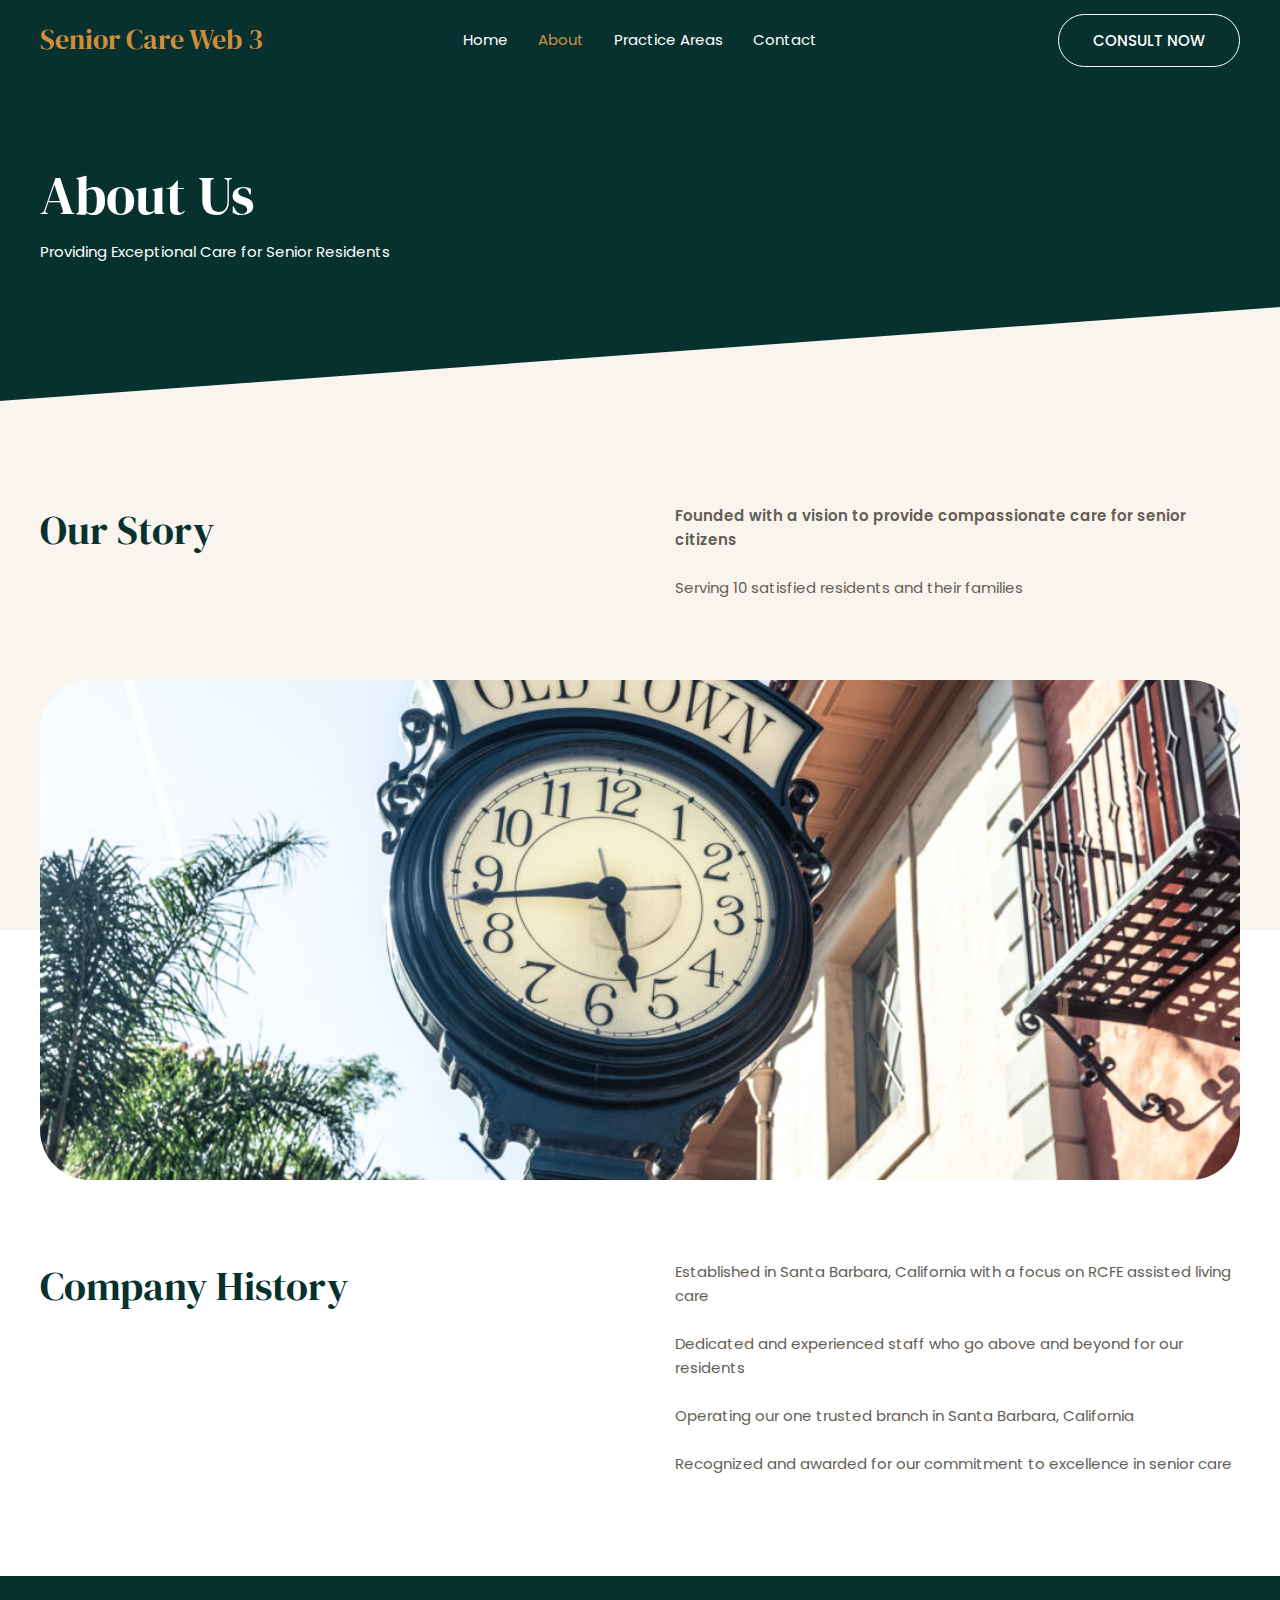
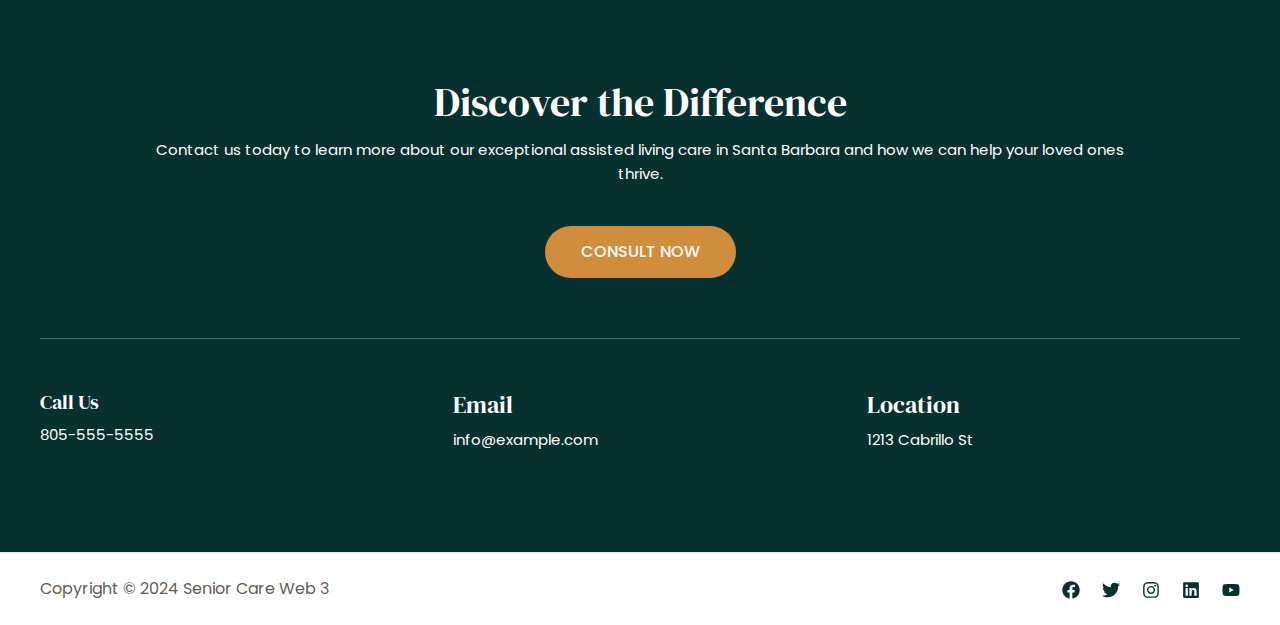
==== commit 345480d1: "Updated/Added simply-static-1-1720217646" ====
--- a/about/index.html
+++ b/about/index.html
@@ -67,7 +67,7 @@
 .wp-block-navigation a:where(:not(.wp-element-button)){color: inherit;}
 .wp-block-pullquote{font-size: 1.5em;line-height: 1.6;}</style>
 <link rel="stylesheet" id="uagb-block-positioning-css-css" href="/wp-content/plugins/ultimate-addons-for-gutenberg/assets/css/spectra-block-positioning.min.css?ver=2.13.9" media="all">
-<link rel="stylesheet" id="uag-style-147-css" href="/wp-content/uploads/uag-plugin/assets/0/uag-css-147.css?ver=1720146831" media="all">
+<link rel="stylesheet" id="uag-style-147-css" href="/wp-content/uploads/uag-plugin/assets/0/uag-css-147.css?ver=1720217647" media="all">
 <!--[if IE]>
 <script src="/wp-content/themes/astra/assets/js/minified/flexibility.min.js?ver=4.7.2" id="astra-flexibility-js"></script>
 <script id="astra-flexibility-js-after">
@@ -80,8 +80,8 @@
 <meta name="generator" content="WordPress 6.5.5">
 <link rel="canonical" href="/about/">
 <link rel="shortlink" href="/?p=147">
-<link rel="alternate" type="application/json+oembed" href="/wp-json/oembed/1.0/embed?url=http%3A%2F%2F%2Fabout%2F">
-<link rel="alternate" type="text/xml+oembed" href="/wp-json/oembed/1.0/embed?url=http%3A%2F%2F%2Fabout%2F#038;format=xml">
+<link rel="alternate" type="application/json+oembed" href="/wp-json/oembed/1.0/embed?url=https%3A%2F%2F%2Fabout%2F">
+<link rel="alternate" type="text/xml+oembed" href="/wp-json/oembed/1.0/embed?url=https%3A%2F%2F%2Fabout%2F#038;format=xml">
 <style id="uagb-style-conditional-extension">@media (min-width: 1025px){body .uag-hide-desktop.uagb-google-map__wrap,body .uag-hide-desktop{display:none !important}}@media (min-width: 768px) and (max-width: 1024px){body .uag-hide-tab.uagb-google-map__wrap,body .uag-hide-tab{display:none !important}}@media (max-width: 767px){body .uag-hide-mob.uagb-google-map__wrap,body .uag-hide-mob{display:none !important}}</style>
 </head>
 
@@ -230,7 +230,7 @@
 
 
 <div class="wp-block-uagb-container uagb-block-c7f99849 alignfull uagb-is-root-container"><div class="uagb-container-inner-blocks-wrap">
-<div class="wp-block-uagb-image uagb-block-aca79491 wp-block-uagb-image--layout-default wp-block-uagb-image--effect-static wp-block-uagb-image--align-none"><figure class="wp-block-uagb-image__figure"><img decoding="async" srcset="http://senior-care-3.assistedlivingwebsites.com/wp-content/uploads/2023/09/4744714-4744714-scaled.jpg , 780w" sizes="(max-width: 480px) 150px" src="http://senior-care-3.assistedlivingwebsites.com/wp-content/uploads/2023/09/4744714-4744714-scaled.jpg" alt="" class="uag-image-1099" width="1200" height="500" title="" loading="lazy"></figure></div>
+<div class="wp-block-uagb-image uagb-block-aca79491 wp-block-uagb-image--layout-default wp-block-uagb-image--effect-static wp-block-uagb-image--align-none"><figure class="wp-block-uagb-image__figure"><img decoding="async" srcset="/wp-content/uploads/2023/09/4744714-4744714-1024x683.jpg ,/wp-content/uploads/2023/09/4744714-4744714-scaled.jpg 780w, /wp-content/uploads/2023/09/4744714-4744714-scaled.jpg 360w" sizes="(max-width: 480px) 150px" src="/wp-content/uploads/2023/09/4744714-4744714-1024x683.jpg" alt="The Clock at the Old Town Santa Barbara, California" class="uag-image-1203" width="1200" height="500" title="4744714-4744714" loading="lazy" role="img"></figure></div>
 </div></div>
 
 
